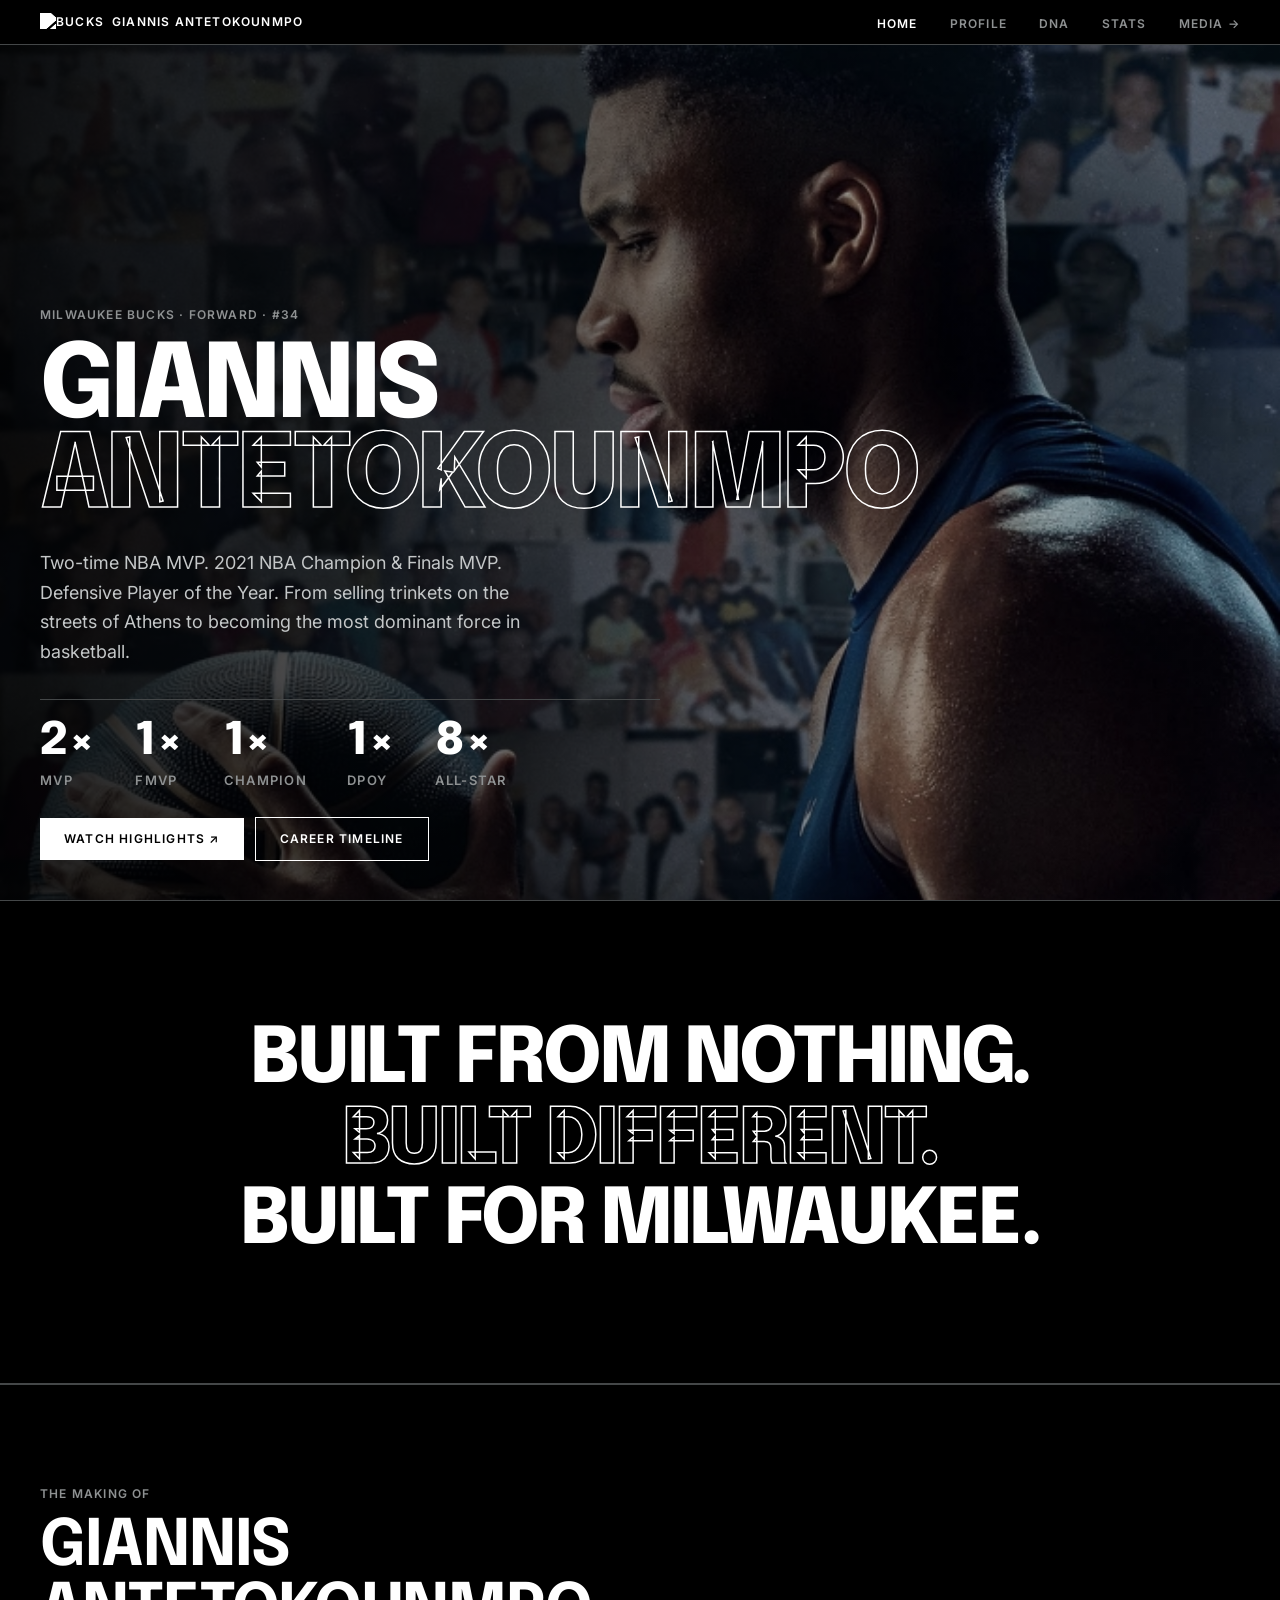
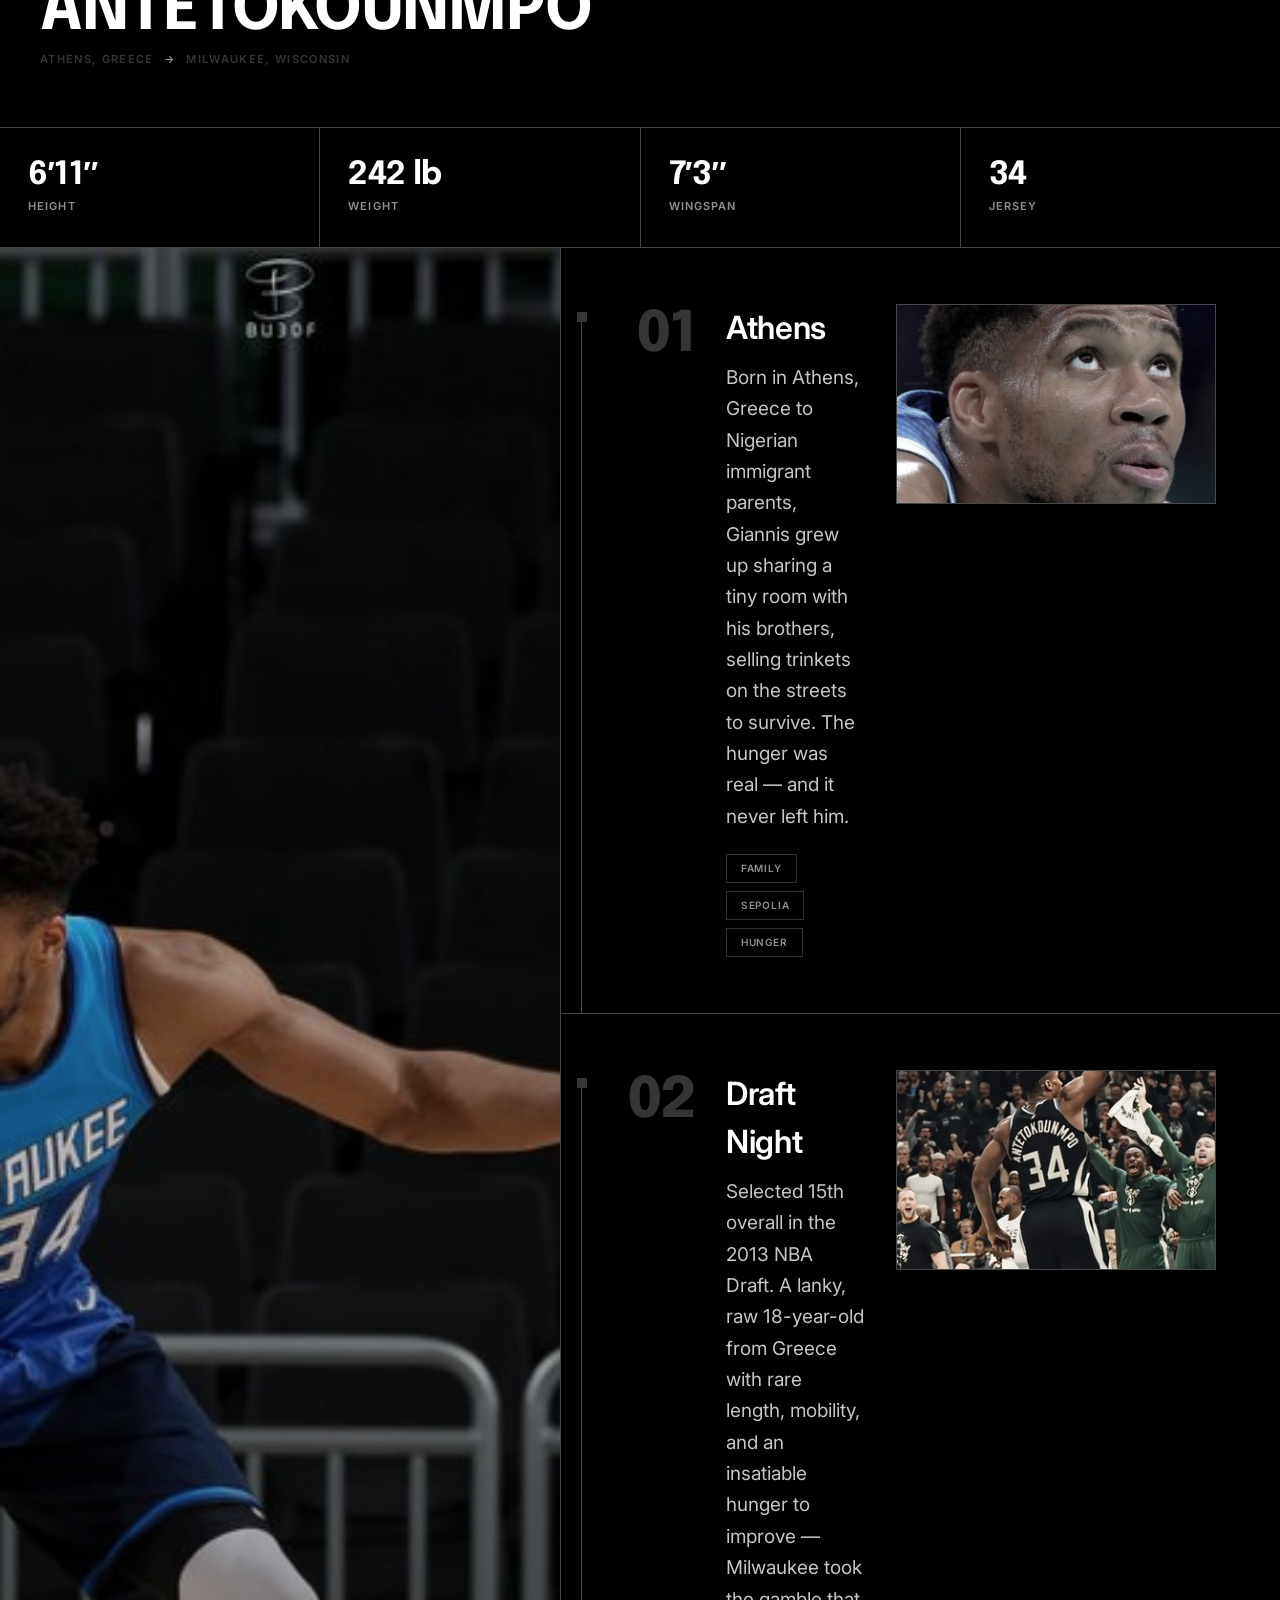
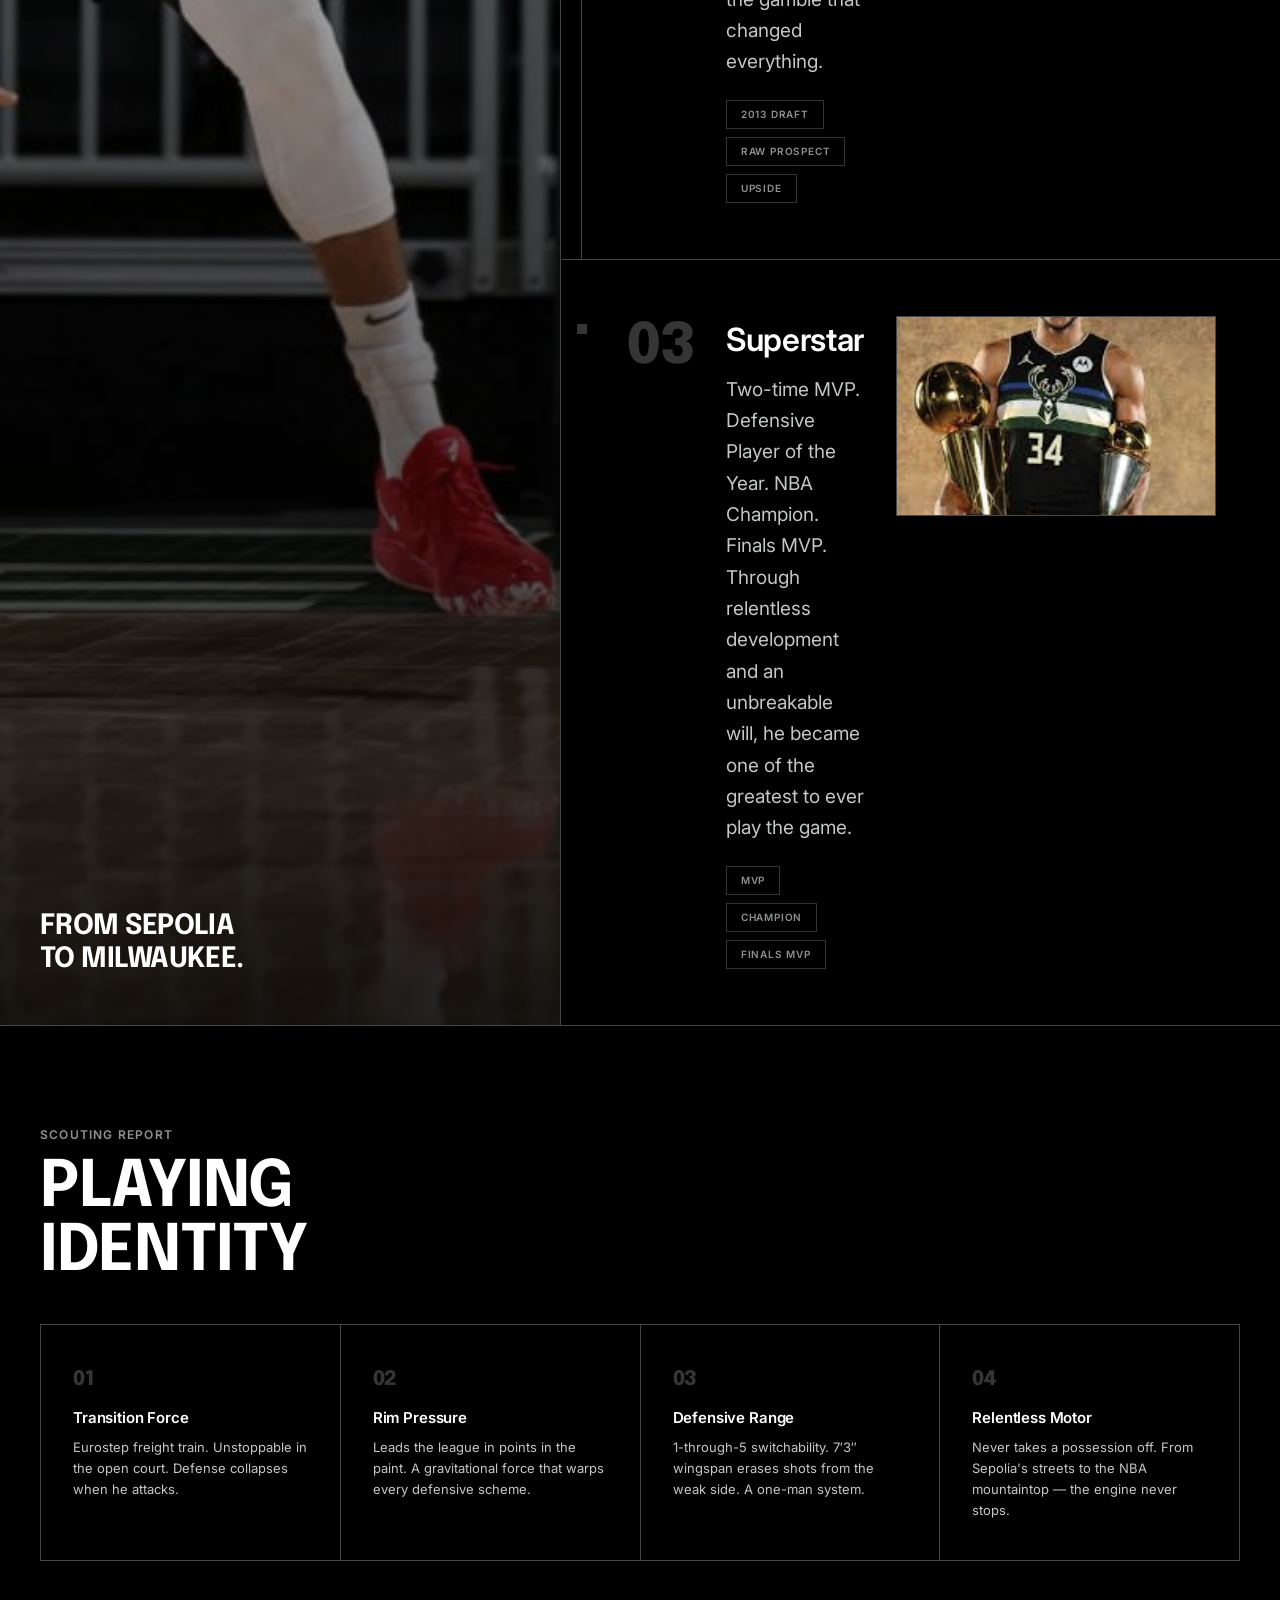
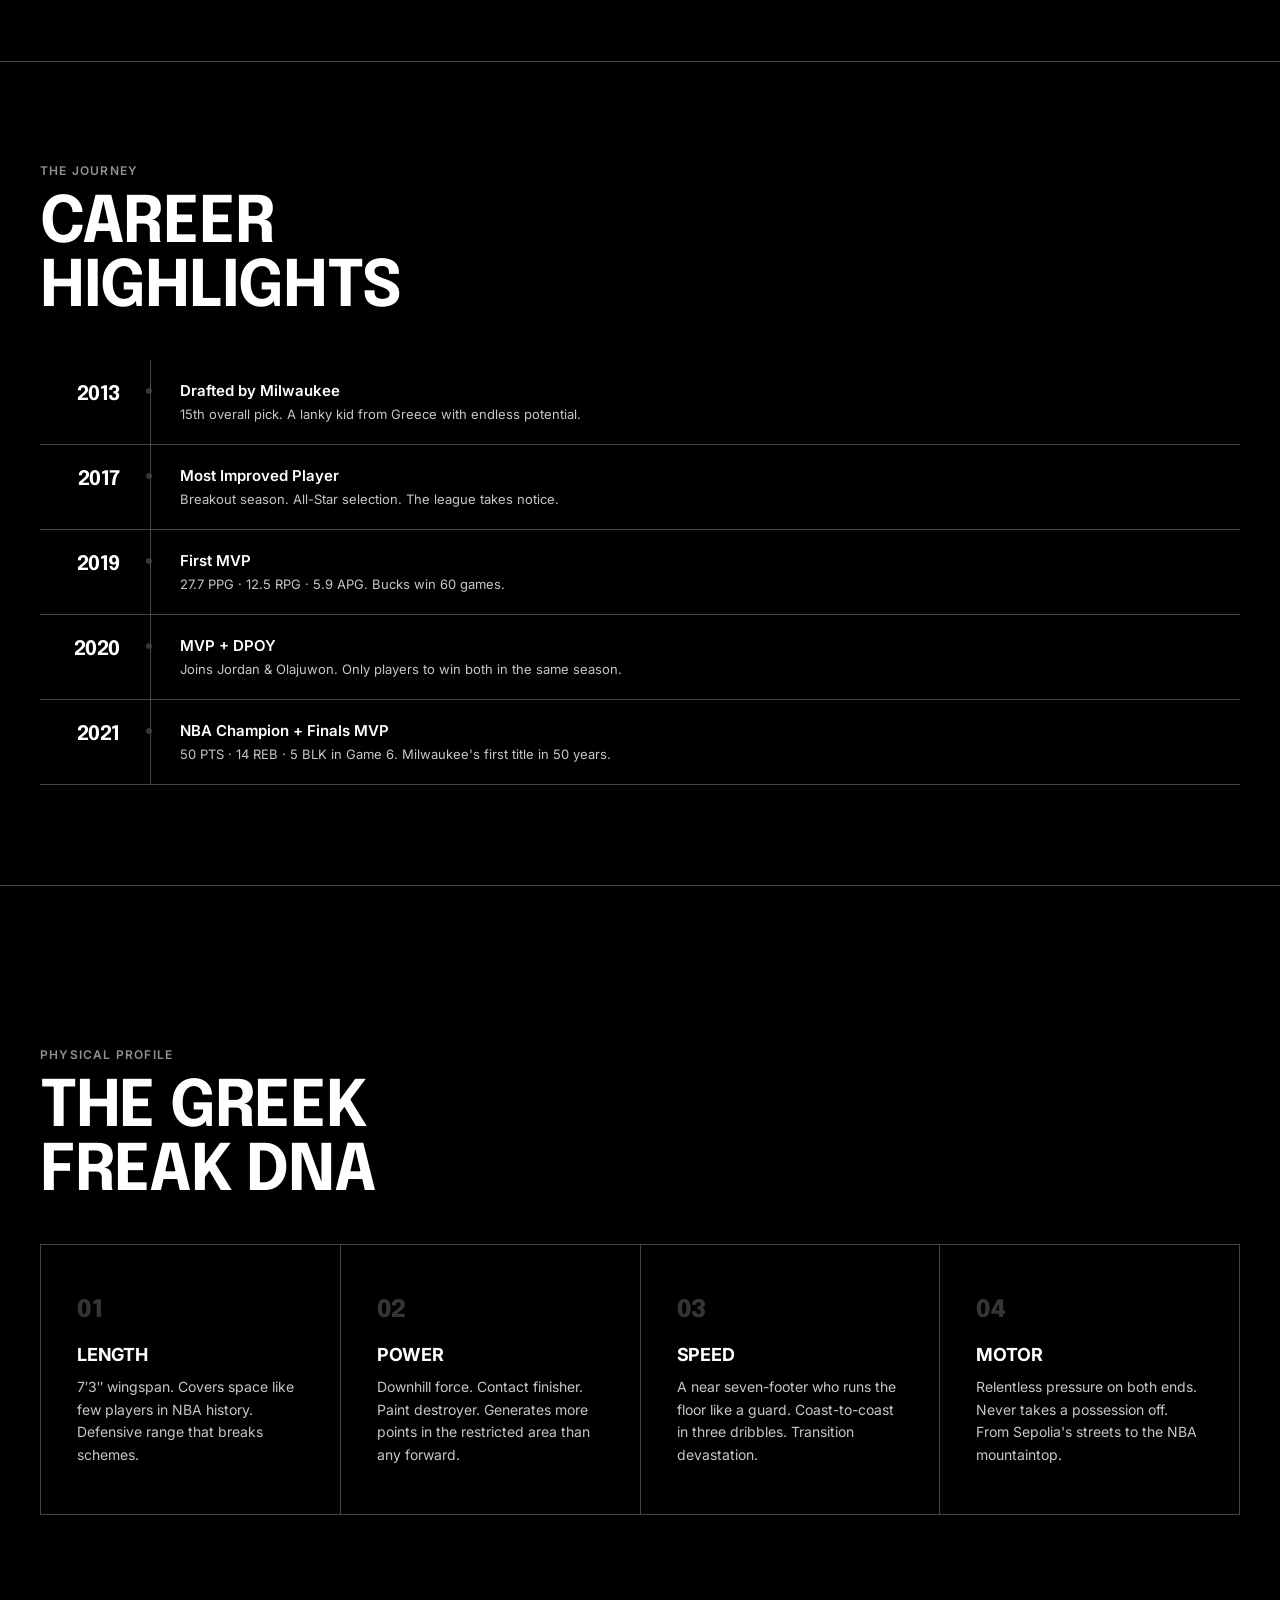
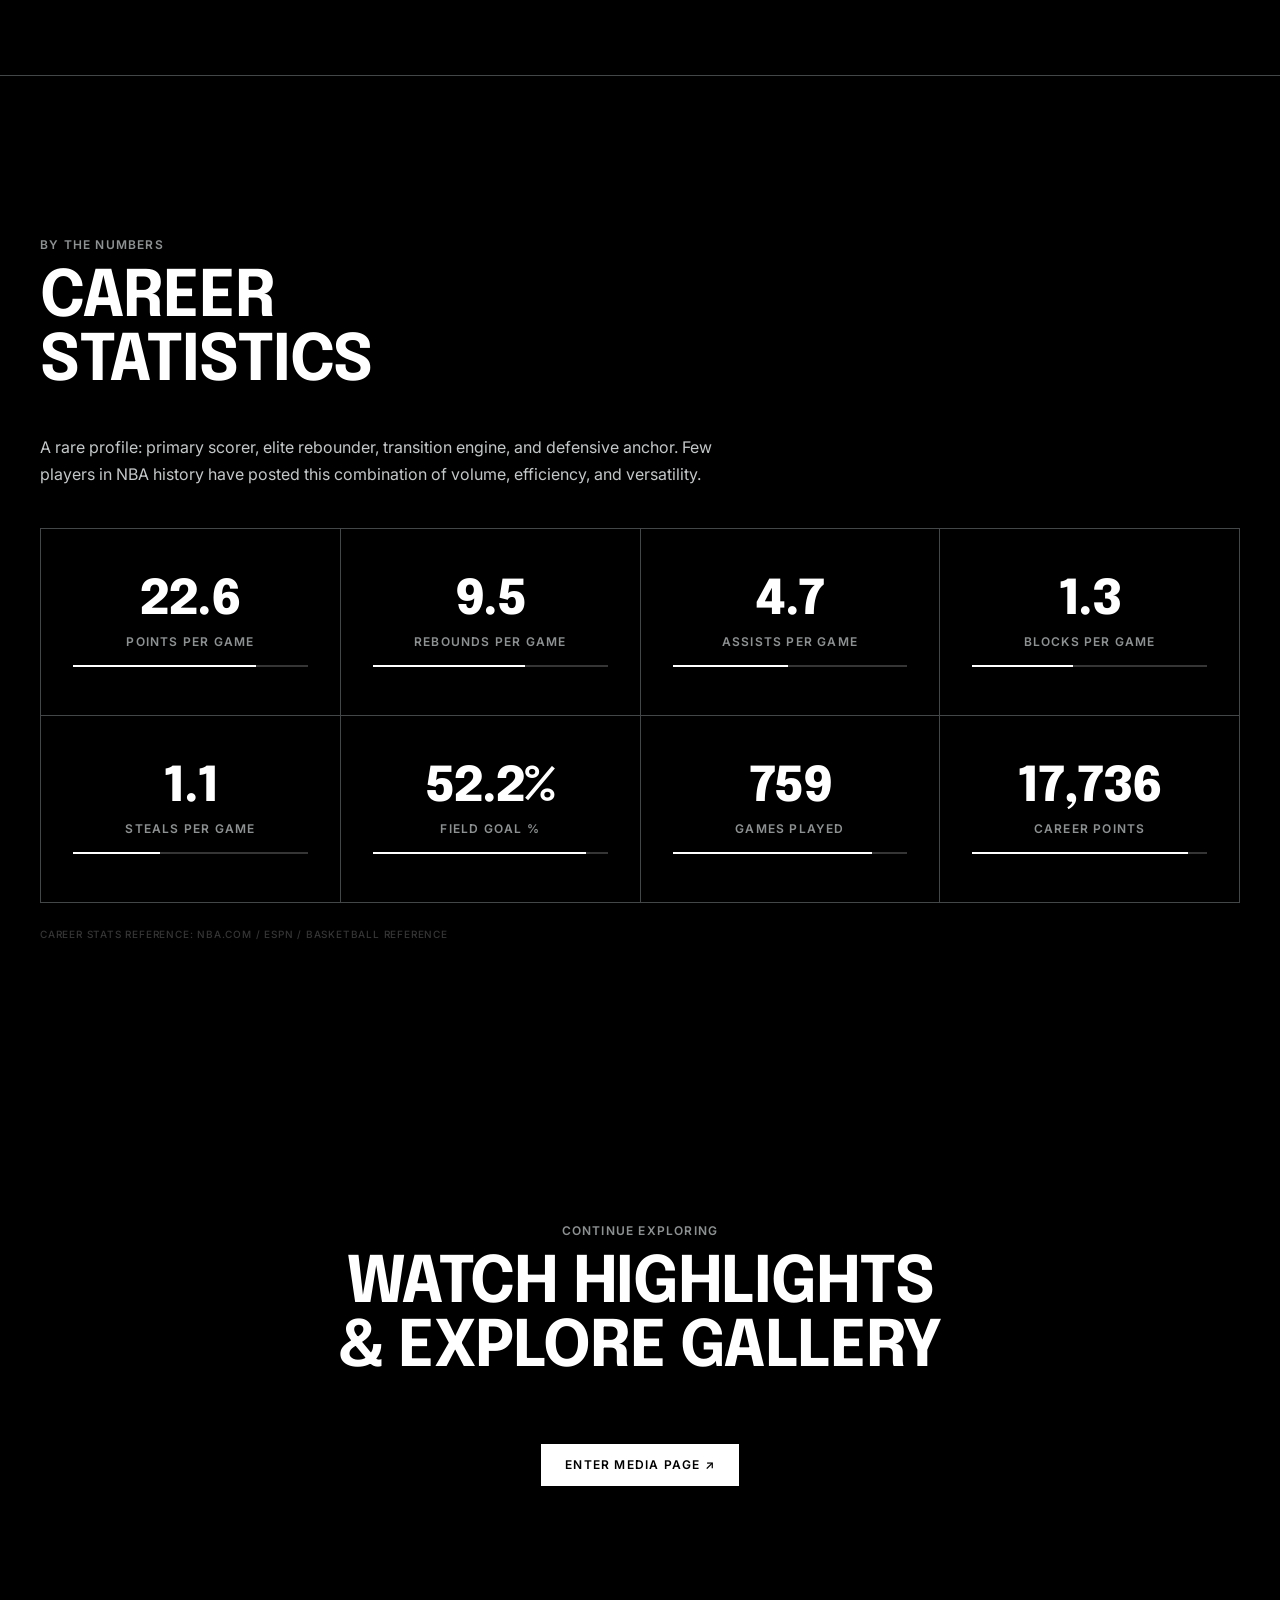
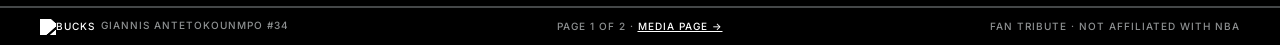
==== index.html @ 9aff7e74 "feat: Hero荣誉栏放大 + 新增FMVP - 数字字号: 1.75rem → clamp(2rem, 3.5vw, 3rem), 加粗800 - 标签字号: 11px → 13px - 新增F" ====
<!DOCTYPE html>
<html lang="en">
<head>
<meta charset="UTF-8">
<meta name="viewport" content="width=device-width, initial-scale=1.0">
<title>GIANNIS ANTETOKOUNMPO</title>
<link rel="preconnect" href="https://fonts.googleapis.com">
<link rel="preconnect" href="https://fonts.gstatic.com" crossorigin>
<link href="https://fonts.googleapis.com/css2?family=Epilogue:wght@400;500;600;700;800;900&family=Inter:wght@400;500;600;700&display=swap" rel="stylesheet">
<link rel="stylesheet" href="styles.css">
</head>
<body>

<!-- Navigation -->
<nav class="nav">
  <a href="#" class="nav-brand">
    <img src="https://cdn.nba.com/logos/nba/1610612749/primary/L/logo.svg" alt="Bucks" class="nav-logo-mark">
    Giannis Antetokounmpo
  </a>
  <ul class="nav-links">
    <li><a href="#hero">Home</a></li>
    <li><a href="#profile">Profile</a></li>
    <li><a href="#dna">DNA</a></li>
    <li><a href="#stats">Stats</a></li>
    <li><a href="media.html">Media →</a></li>
  </ul>
</nav>

<!-- Hero — fullscreen cinematic -->
<section class="hero" id="hero">
  <div class="hero-bg">
    <img src="assets/wallpapers/1725239083-79e882dc1b6f011-682x1024.jpg" alt="">
  </div>
  <div class="hero-mask"></div>
  <div class="hero-content">
    <div class="hero-text">
      <p class="hero-tag">Milwaukee Bucks · Forward · #34</p>
      <h1 class="hero-title">
        <span class="line">GIANNIS</span>
        <span class="line outline">ANTETOKOUNMPO</span>
      </h1>
      <p class="hero-sub">
        Two-time NBA MVP. 2021 NBA Champion & Finals MVP. Defensive Player of the Year.
        From selling trinkets on the streets of Athens to becoming the most dominant
        force in basketball.
      </p>
      <div class="hero-meta">
        <div class="hero-meta-item"><div class="num">2×</div><div class="lbl">MVP</div></div>
        <div class="hero-meta-item"><div class="num">1×</div><div class="lbl">FMVP</div></div>
        <div class="hero-meta-item"><div class="num">1×</div><div class="lbl">Champion</div></div>
        <div class="hero-meta-item"><div class="num">1×</div><div class="lbl">DPOY</div></div>
        <div class="hero-meta-item"><div class="num">8×</div><div class="lbl">All-Star</div></div>
      </div>
      <div style="margin-top:28px; display:flex; gap:12px;">
        <a href="media.html" class="btn btn-primary">Watch Highlights ↗</a>
        <a href="media.html#career" class="btn btn-ghost">Career Timeline</a>
      </div>
    </div>
  </div>
</section>

<!-- ═══════════════════════════════════════════════════════
     THEME STATEMENT
     ═══════════════════════════════════════════════════════ -->
<section class="theme-statement">
  <div class="theme-lines">
    <div class="theme-line reveal">BUILT FROM NOTHING.</div>
    <div class="theme-line reveal outline">BUILT DIFFERENT.</div>
    <div class="theme-line reveal">BUILT FOR MILWAUKEE.</div>
  </div>
</section>

<!-- ═══════════════════════════════════════════════════════
     PROFILE / THE MAKING OF GIANNIS
     ═══════════════════════════════════════════════════════ -->
<section class="figure-section" id="profile">

  <!-- Section Header -->
  <div class="container profile-header">
    <p class="section-label">The Making Of</p>
    <h2 class="section-title">GIANNIS<br>ANTETOKOUNMPO</h2>
    <p class="origin-route">ATHENS, GREECE <span class="route-arrow">→</span> MILWAUKEE, WISCONSIN</p>
  </div>

  <!-- Body Data Bar -->
  <div class="figure-data">
    <div class="figure-data-cell">
      <div class="val">6′11″</div>
      <div class="lbl">Height</div>
    </div>
    <div class="figure-data-cell">
      <div class="val">242 lb</div>
      <div class="lbl">Weight</div>
    </div>
    <div class="figure-data-cell">
      <div class="val">7′3″</div>
      <div class="lbl">Wingspan</div>
    </div>
    <div class="figure-data-cell">
      <div class="val">34</div>
      <div class="lbl">Jersey</div>
    </div>
  </div>

  <!-- Origin Story: Two-Column Layout -->
  <div class="origin-layout">
    <!-- Left: Large Image Card -->
    <div class="origin-image-card">
      <img src="assets/wallpapers/EqJAFzEXMAAeiYw.jpg" alt="Giannis Antetokounmpo" loading="lazy" decoding="async">
      <div class="origin-image-overlay">
        <p class="origin-quote">FROM SEPOLIA<br>TO MILWAUKEE.</p>
      </div>
    </div>

    <!-- Right: Story Cards with Timeline -->
    <div class="origin-chapters">
      <div class="story-card">
        <div class="story-timeline">
          <span class="story-dot"></span>
          <span class="story-line"></span>
        </div>
        <div class="story-body">
          <span class="story-num">01</span>
          <div class="story-content">
            <h4>Athens</h4>
            <p>Born in Athens, Greece to Nigerian immigrant parents, Giannis grew up sharing a tiny room with his brothers, selling trinkets on the streets to survive. The hunger was real — and it never left him.</p>
            <div class="story-tags">
              <span class="story-tag">FAMILY</span>
              <span class="story-tag">SEPOLIA</span>
              <span class="story-tag">HUNGER</span>
            </div>
          </div>
          <img src="assets/wallpapers/GTvF_AyWQAA7Ldj.jpg" alt="Athens" class="story-thumb" loading="lazy" decoding="async">
        </div>
      </div>
      <div class="story-card">
        <div class="story-timeline">
          <span class="story-dot"></span>
          <span class="story-line"></span>
        </div>
        <div class="story-body">
          <span class="story-num">02</span>
          <div class="story-content">
            <h4>Draft Night</h4>
            <p>Selected 15th overall in the 2013 NBA Draft. A lanky, raw 18-year-old from Greece with rare length, mobility, and an insatiable hunger to improve — Milwaukee took the gamble that changed everything.</p>
            <div class="story-tags">
              <span class="story-tag">2013 DRAFT</span>
              <span class="story-tag">RAW PROSPECT</span>
              <span class="story-tag">UPSIDE</span>
            </div>
          </div>
          <img src="assets/wallpapers/F6uUMKDXMAAzjI3.jpg" alt="Draft Night" class="story-thumb" loading="lazy" decoding="async">
        </div>
      </div>
      <div class="story-card">
        <div class="story-timeline">
          <span class="story-dot"></span>
        </div>
        <div class="story-body">
          <span class="story-num">03</span>
          <div class="story-content">
            <h4>Superstar</h4>
            <p>Two-time MVP. Defensive Player of the Year. NBA Champion. Finals MVP. Through relentless development and an unbreakable will, he became one of the greatest to ever play the game.</p>
            <div class="story-tags">
              <span class="story-tag">MVP</span>
              <span class="story-tag">CHAMPION</span>
              <span class="story-tag">FINALS MVP</span>
            </div>
          </div>
          <img src="assets/awards/trophy.jpg" alt="Superstar" class="story-thumb" loading="lazy" decoding="async">
        </div>
      </div>
    </div>
  </div>

  <!-- Playing Identity -->
  <div class="playing-identity">
    <div class="container">
      <p class="section-label">Scouting Report</p>
      <h2 class="section-title">PLAYING<br>IDENTITY</h2>
      <div class="identity-grid">
        <div class="identity-card">
          <span class="identity-num">01</span>
          <h4>Transition Force</h4>
          <p>Eurostep freight train. Unstoppable in the open court. Defense collapses when he attacks.</p>
        </div>
        <div class="identity-card">
          <span class="identity-num">02</span>
          <h4>Rim Pressure</h4>
          <p>Leads the league in points in the paint. A gravitational force that warps every defensive scheme.</p>
        </div>
        <div class="identity-card">
          <span class="identity-num">03</span>
          <h4>Defensive Range</h4>
          <p>1-through-5 switchability. 7′3″ wingspan erases shots from the weak side. A one-man system.</p>
        </div>
        <div class="identity-card">
          <span class="identity-num">04</span>
          <h4>Relentless Motor</h4>
          <p>Never takes a possession off. From Sepolia's streets to the NBA mountaintop — the engine never stops.</p>
        </div>
      </div>
    </div>
  </div>

  <!-- Mini Career Timeline -->
  <div class="mini-timeline">
    <div class="container">
      <p class="section-label">The Journey</p>
      <h2 class="section-title">CAREER<br>HIGHLIGHTS</h2>
      <div class="timeline-track">
        <div class="tl-item">
          <span class="tl-year">2013</span>
          <span class="tl-dot"></span>
          <div class="tl-content">
            <h4>Drafted by Milwaukee</h4>
            <p>15th overall pick. A lanky kid from Greece with endless potential.</p>
          </div>
        </div>
        <div class="tl-item">
          <span class="tl-year">2017</span>
          <span class="tl-dot"></span>
          <div class="tl-content">
            <h4>Most Improved Player</h4>
            <p>Breakout season. All-Star selection. The league takes notice.</p>
          </div>
        </div>
        <div class="tl-item">
          <span class="tl-year">2019</span>
          <span class="tl-dot"></span>
          <div class="tl-content">
            <h4>First MVP</h4>
            <p>27.7 PPG · 12.5 RPG · 5.9 APG. Bucks win 60 games.</p>
          </div>
        </div>
        <div class="tl-item">
          <span class="tl-year">2020</span>
          <span class="tl-dot"></span>
          <div class="tl-content">
            <h4>MVP + DPOY</h4>
            <p>Joins Jordan & Olajuwon. Only players to win both in the same season.</p>
          </div>
        </div>
        <div class="tl-item">
          <span class="tl-year">2021</span>
          <span class="tl-dot"></span>
          <div class="tl-content">
            <h4>NBA Champion + Finals MVP</h4>
            <p>50 PTS · 14 REB · 5 BLK in Game 6. Milwaukee's first title in 50 years.</p>
          </div>
        </div>
      </div>
    </div>
  </div>

</section>

<!-- ═══════════════════════════════════════════════════════
     GREEK FREAK DNA
     ═══════════════════════════════════════════════════════ -->
<section class="section dna-section" id="dna">
  <div class="container">
    <p class="section-label">Physical Profile</p>
    <h2 class="section-title">THE GREEK<br>FREAK DNA</h2>
    <div class="dna-grid reveal">
      <div class="dna-card">
        <span class="dna-num">01</span>
        <h4>LENGTH</h4>
        <p>7′3″ wingspan. Covers space like few players in NBA history. Defensive range that breaks schemes.</p>
      </div>
      <div class="dna-card">
        <span class="dna-num">02</span>
        <h4>POWER</h4>
        <p>Downhill force. Contact finisher. Paint destroyer. Generates more points in the restricted area than any forward.</p>
      </div>
      <div class="dna-card">
        <span class="dna-num">03</span>
        <h4>SPEED</h4>
        <p>A near seven-footer who runs the floor like a guard. Coast-to-coast in three dribbles. Transition devastation.</p>
      </div>
      <div class="dna-card">
        <span class="dna-num">04</span>
        <h4>MOTOR</h4>
        <p>Relentless pressure on both ends. Never takes a possession off. From Sepolia's streets to the NBA mountaintop.</p>
      </div>
    </div>
  </div>
</section>

<!-- Stats -->
<section class="section stats-section" id="stats">
  <div class="container">
    <p class="section-label">By The Numbers</p>
    <h2 class="section-title">CAREER<br>STATISTICS</h2>
    <p class="stats-intro">A rare profile: primary scorer, elite rebounder, transition engine, and defensive anchor. Few players in NBA history have posted this combination of volume, efficiency, and versatility.</p>
    <div class="stats-grid reveal">
      <div class="stat-cell"><div class="num" data-target="23.4">0</div><div class="lbl">Points Per Game</div><div class="bar"><span style="width:78%"></span></div></div>
      <div class="stat-cell"><div class="num" data-target="9.8">0</div><div class="lbl">Rebounds Per Game</div><div class="bar"><span style="width:65%"></span></div></div>
      <div class="stat-cell"><div class="num" data-target="4.9">0</div><div class="lbl">Assists Per Game</div><div class="bar"><span style="width:49%"></span></div></div>
      <div class="stat-cell"><div class="num" data-target="1.3">0</div><div class="lbl">Blocks Per Game</div><div class="bar"><span style="width:43%"></span></div></div>
      <div class="stat-cell"><div class="num" data-target="1.1">0</div><div class="lbl">Steals Per Game</div><div class="bar"><span style="width:37%"></span></div></div>
      <div class="stat-cell"><div class="num" data-target="54.5%">0</div><div class="lbl">Field Goal %</div><div class="bar"><span style="width:91%"></span></div></div>
      <div class="stat-cell"><div class="num" data-target="792">0</div><div class="lbl">Games Played</div><div class="bar"><span style="width:85%"></span></div></div>
      <div class="stat-cell"><div class="num" data-target="18502">0</div><div class="lbl">Career Points</div><div class="bar"><span style="width:92%"></span></div></div>
    </div>
    <p class="stats-source">Career stats reference: NBA.com / ESPN / Basketball Reference</p>
  </div>
</section>

<!-- Page Divider CTA -->
<section class="page-cta">
  <div class="container">
    <p class="section-label">Continue Exploring</p>
    <h2 class="section-title">WATCH HIGHLIGHTS<br>&amp; EXPLORE GALLERY</h2>
    <a href="media.html" class="btn btn-primary">Enter Media Page ↗</a>
  </div>
</section>

<!-- Footer -->
<footer class="footer">
  <span><img src="https://cdn.nba.com/logos/nba/1610612749/primary/L/logo.svg" alt="Bucks" class="footer-logo-mark"> Giannis Antetokounmpo #34</span>
  <span>Page 1 of 2 · <a href="media.html" style="color:var(--white);">Media Page →</a></span>
  <span>Fan Tribute · Not Affiliated with NBA</span>
</footer>

<script src="script.js" defer></script>
</body>
</html>
---- styles.css ----
/* ═══════════════════════════════════════════════════════
   Giannis Antetokounmpo Fansite — Monolith Aesthetic
   Design System: Stitch Monolith Aesthetic
   ═══════════════════════════════════════════════════════ */

:root {
  --black: #000000;
  --white: #FFFFFF;
  --gray-dark: #121212;
  --gray-mid: #353535;
  --gray-light: #8E9192;
  --gray-border: #444748;
  --surface: #131313;
  --surface-high: #1F1F1F;
  --text: #E2E2E2;
  --text-dim: #C4C7C8;
  --text-muted: #8E9192;
  --font-display: 'Epilogue', sans-serif;
  --font-body: 'Inter', sans-serif;
  --section-gap: 160px;
  --grid-margin: 40px;
  --element-gap: 20px;
  --nav-padding: 10px;
}

*, *::before, *::after { margin: 0; padding: 0; box-sizing: border-box; }
html { scroll-behavior: smooth; }
body {
  font-family: var(--font-body); background: var(--black); color: var(--text);
  line-height: 1.5; -webkit-font-smoothing: antialiased; -moz-osx-font-smoothing: grayscale;
  overflow-x: hidden;
}

/* ── Navigation ── */
.nav {
  position: fixed; top: 0; left: 0; right: 0; z-index: 100;
  padding: var(--nav-padding) var(--grid-margin);
  background: var(--black); border-bottom: 1px solid var(--gray-border);
  display: flex; align-items: center; justify-content: space-between;
}
.nav-brand {
  font-family: var(--font-body); font-size: 12px; font-weight: 600;
  letter-spacing: 0.1em; text-transform: uppercase; color: var(--white);
  text-decoration: none; display: flex; align-items: center; gap: 8px;
}
.nav-logo-mark { height: 18px; width: auto; filter: brightness(0) invert(1); }
.nav-links { display: flex; gap: 32px; list-style: none; }
.nav-links a {
  font-family: var(--font-body); font-size: 12px; font-weight: 600;
  letter-spacing: 0.1em; text-transform: uppercase; color: var(--gray-light);
  text-decoration: none; transition: color 0.2s;
}
.nav-links a:hover { color: var(--white); }
@media (max-width: 768px) { .nav-links { display: none; } .nav { padding: var(--nav-padding) 20px; } }

/* ── Container ── */
.container { max-width: 1800px; margin: 0 auto; padding: 0 var(--grid-margin); }
@media (max-width: 768px) { .container { padding: 0 20px; } }

/* ── Hero ── */
.hero {
  position: relative; width: 100%; min-height: 100vh;
  overflow: hidden; border-bottom: 1px solid var(--gray-border);
}
.hero-bg { position: absolute; inset: 0; z-index: 0; }
.hero-bg img {
  width: 100%; height: 100%; object-fit: cover; object-position: center 30%;
  display: block; filter: grayscale(25%);
}
.hero-mask {
  position: absolute; inset: 0; z-index: 1;
  background: linear-gradient(to right, rgba(0,0,0,0.88) 0%, rgba(0,0,0,0.55) 45%, rgba(0,0,0,0.12) 100%);
  pointer-events: none;
}
.hero-content {
  position: relative; z-index: 2;
  display: flex; align-items: flex-end;
  max-width: 1800px; margin: 0 auto;
  min-height: 100vh; padding: 100px var(--grid-margin) 40px;
}
@media (max-width: 768px) {
  .hero-content { padding: 100px 20px 40px; }
  .hero-mask { background: linear-gradient(to right, rgba(0,0,0,0.9) 0%, rgba(0,0,0,0.6) 60%, rgba(0,0,0,0.2) 100%); }
}
.hero-text { max-width: 620px; }
.hero-tag {
  font-family: var(--font-body); font-size: 12px; font-weight: 600;
  letter-spacing: 0.1em; text-transform: uppercase; color: var(--gray-light);
  margin-bottom: var(--element-gap);
}
.hero-title {
  font-family: var(--font-display); font-size: clamp(3.5rem, 8vw, 8rem); font-weight: 800;
  line-height: 0.88; letter-spacing: -0.04em; color: var(--white);
  margin-bottom: var(--element-gap);
}
.hero-title .line { display: block; }
.hero-title .line.outline {
  color: transparent; -webkit-text-stroke: 1.5px var(--white);
  -webkit-text-fill-color: transparent;
}
.hero-sub {
  font-family: var(--font-body); font-size: 18px; font-weight: 400; line-height: 1.65;
  color: var(--text-dim); max-width: 500px; margin-top: 24px;
}
.hero-meta {
  display: flex; gap: 40px; margin-top: 32px; flex-wrap: wrap;
  padding-top: var(--element-gap); border-top: 1px solid var(--gray-border);
}
.hero-meta-item .num {
  font-family: var(--font-display); font-size: clamp(2rem, 3.5vw, 3rem); font-weight: 800;
  letter-spacing: -0.03em; color: var(--white); line-height: 1;
}
.hero-meta-item .lbl {
  font-family: var(--font-body); font-size: 13px; font-weight: 600;
  letter-spacing: 0.1em; text-transform: uppercase; color: var(--gray-light); margin-top: 6px;
}

/* ── Section ── */
.section { padding: var(--section-gap) 0; }
.section-label {
  font-family: var(--font-body); font-size: 12px; font-weight: 600;
  letter-spacing: 0.1em; text-transform: uppercase; color: var(--gray-light);
  margin-bottom: 12px;
}
.section-title {
  font-family: var(--font-display); font-size: clamp(2.5rem, 5vw, 4rem); font-weight: 700;
  letter-spacing: -0.02em; line-height: 1.0; color: var(--white);
  margin-bottom: 40px;
}

/* ── Project Row List (Career Timeline) ── */
.project-list { border-top: 1px solid var(--gray-border); }
.project-row {
  display: grid; grid-template-columns: 2fr 1fr 1fr 0.5fr; gap: 16px;
  padding: 16px 0; border-bottom: 1px solid var(--gray-border);
  align-items: center; cursor: pointer; transition: all 0.2s;
}
.project-row:hover { background: var(--surface); }
.project-row .name {
  font-family: var(--font-body); font-size: 18px; font-weight: 400; color: var(--text-dim);
  transition: color 0.2s;
}
.project-row:hover .name { color: var(--white); }
.project-row .meta {
  font-family: var(--font-body); font-size: 14px; font-weight: 400; color: var(--gray-light);
}
.project-row .year {
  font-family: var(--font-body); font-size: 14px; font-weight: 400; color: var(--gray-light);
  text-align: right;
}
.col-header {
  display: grid; grid-template-columns: 2fr 1fr 1fr 0.5fr; gap: 16px;
  padding: 12px 0; border-bottom: 1px solid var(--gray-border);
}
.col-header span {
  font-family: var(--font-body); font-size: 12px; font-weight: 600;
  letter-spacing: 0.1em; text-transform: uppercase; color: var(--gray-light);
}
.col-header span:last-child { text-align: right; }
@media (max-width: 768px) {
  .project-row, .col-header { grid-template-columns: 1fr 1fr; }
  .project-row .meta:nth-child(3) { display: none; }
}

/* ═══════════════════════════════════════════════════════
   PROFILE / THE MAKING OF GIANNIS
   ═══════════════════════════════════════════════════════ */
.figure-section { padding: 0; border-top: 1px solid var(--gray-border); }

/* Profile Header */
.profile-header { padding-top: 100px; padding-bottom: 60px; }
@media (max-width: 768px) { .profile-header { padding-top: 60px; padding-bottom: 40px; } }

/* ── Body Data Bar ── */
.figure-data {
  display: grid; grid-template-columns: repeat(4, 1fr); gap: 1px;
  background: var(--gray-border); border-top: 1px solid var(--gray-border);
  border-bottom: 1px solid var(--gray-border);
}
@media (max-width: 768px) { .figure-data { grid-template-columns: repeat(2, 1fr); } }
.figure-data-cell {
  background: var(--black); padding: 32px 28px;
  transition: background 0.25s, border-color 0.25s;
  position: relative;
}
.figure-data-cell::after {
  content: ''; position: absolute; bottom: 0; left: 0; right: 0; height: 1px;
  background: var(--gray-border); opacity: 0; transition: opacity 0.3s;
}
.figure-data-cell:hover { background: var(--surface); }
.figure-data-cell:hover::after { opacity: 1; }
.figure-data-cell .val {
  font-family: var(--font-display); font-size: 2rem; font-weight: 700;
  letter-spacing: -0.02em; color: var(--white); line-height: 1;
  transition: transform 0.2s;
}
.figure-data-cell:hover .val { transform: scale(1.05); }
.figure-data-cell .lbl {
  font-family: var(--font-body); font-size: 11px; font-weight: 600;
  letter-spacing: 0.1em; text-transform: uppercase; color: var(--gray-light); margin-top: 6px;
}

/* ── Origin Story: Two-Column Layout ── */
.origin-layout {
  display: grid; grid-template-columns: 1fr 1fr; gap: 1px;
  background: var(--gray-border); border-bottom: 1px solid var(--gray-border);
  position: relative; overflow: hidden;
}
/* Watermark */
.origin-layout::before {
  content: 'GREEK FREAK';
  position: absolute; inset: 0; z-index: 0;
  display: flex; align-items: center; justify-content: center;
  font-family: var(--font-display); font-size: clamp(6rem, 12vw, 14rem);
  font-weight: 900; letter-spacing: -0.04em;
  color: var(--white); opacity: 0.04; pointer-events: none;
  white-space: nowrap; user-select: none;
}
@media (max-width: 1024px) { .origin-layout { grid-template-columns: 45fr 55fr; } }
@media (max-width: 768px) { .origin-layout { grid-template-columns: 1fr; } }

/* Left: Image Card */
.origin-image-card {
  position: relative; overflow: hidden; background: var(--black);
  min-height: 500px; z-index: 1;
}
@media (max-width: 768px) { .origin-image-card { min-height: 420px; max-height: 420px; } }
.origin-image-card img {
  width: 100%; height: 100%; object-fit: cover; object-position: center 20%;
  display: block; filter: grayscale(25%); transition: filter 0.5s ease, transform 0.6s ease;
}
.origin-image-card:hover img { filter: grayscale(0%); transform: scale(1.03); }
.origin-image-overlay {
  position: absolute; inset: 0;
  display: flex; flex-direction: column; justify-content: flex-end;
  padding: 48px 40px;
  background: linear-gradient(to top, rgba(0,0,0,0.85) 0%, rgba(0,0,0,0.25) 50%, transparent 100%);
}
@media (max-width: 768px) { .origin-image-overlay { padding: 32px 24px; } }
.origin-quote {
  font-family: var(--font-display); font-size: clamp(1.25rem, 2.5vw, 1.75rem); font-weight: 700;
  letter-spacing: -0.02em; color: var(--white); line-height: 1.2; max-width: 480px;
}
.origin-tags {
  display: flex; align-items: center; gap: 6px; margin-top: 16px;
}
.origin-tags span {
  font-family: var(--font-body); font-size: 10px; font-weight: 600;
  letter-spacing: 0.12em; text-transform: uppercase; color: var(--gray-light);
}
.origin-tags .dot { color: var(--gray-border); font-size: 8px; }

/* ── Origin Route Text ── */
.origin-route {
  font-family: var(--font-body); font-size: 11px; font-weight: 600;
  letter-spacing: 0.12em; text-transform: uppercase; color: var(--gray-mid);
  margin-top: -32px; margin-bottom: 0;
}
.route-arrow { color: var(--gray-light); margin: 0 6px; }

/* Right: Story Cards */
.origin-chapters {
  display: flex; flex-direction: column; position: relative; z-index: 1;
}
.story-card {
  display: flex; gap: 0; background: var(--black);
  border-bottom: 1px solid var(--gray-border);
  border-left: 1px solid transparent;
  transition: background 0.25s, border-color 0.3s; position: relative;
}
.story-card:last-child { border-bottom: none; }
.story-card:hover { background: var(--surface); border-left-color: var(--gray-border); }

/* Timeline */
.story-timeline {
  width: 40px; flex-shrink: 0; position: relative;
  display: flex; flex-direction: column; align-items: center;
  padding-top: 64px;
}
.story-dot {
  width: 10px; height: 10px; flex-shrink: 0;
  background: var(--gray-mid); transition: background 0.25s;
  z-index: 1;
}
.story-card:hover .story-dot { background: #00471B; }
.story-line {
  flex: 1; width: 1px; background: var(--gray-border);
  margin-top: 0; transition: background 0.25s;
}
.story-card:last-child .story-line { display: none; }
.story-card:hover .story-line { background: var(--gray-mid); }

/* Story Body — desktop: 编号80 / 文字1fr / 图片320 */
.story-body {
  flex: 1; display: grid; grid-template-columns: 80px 1fr 320px;
  gap: 32px; padding: 56px 64px 56px 12px; align-items: start;
}
@media (max-width: 1100px) {
  .story-body { gap: 24px; padding: 48px 40px 48px 8px; }
}
@media (max-width: 900px) {
  .story-body { grid-template-columns: 50px 1fr; gap: 20px; padding: 28px 20px 28px 4px; }
  .story-thumb { width: 100%; height: 220px; grid-column: 1 / -1; }
}
@media (max-width: 640px) {
  .story-body { grid-template-columns: 36px 1fr; gap: 14px; padding: 28px 20px 28px 4px; }
  .story-thumb { height: 200px; }
}

.story-num {
  font-family: var(--font-display); font-size: 3.5rem; font-weight: 800;
  letter-spacing: -0.03em; color: var(--gray-mid); line-height: 1;
  transition: color 0.25s; text-align: right; align-self: start;
  padding-top: 4px;
}
.story-card:hover .story-num { color: var(--white); }

.story-content h4 {
  font-family: var(--font-body); font-size: clamp(1.625rem, 3vw, 2rem); font-weight: 600;
  color: var(--white); margin-bottom: 10px; letter-spacing: -0.01em;
}
.story-content p {
  font-family: var(--font-body); font-size: clamp(1.0625rem, 1.5vw, 1.1875rem); line-height: 1.65;
  color: var(--text-dim); max-width: 620px;
}

/* Story Tags */
.story-tags { display: flex; flex-wrap: wrap; gap: 8px; margin-top: 22px; }
.story-tag {
  font-family: var(--font-body); font-size: 10px; font-weight: 600;
  letter-spacing: 0.08em; text-transform: uppercase;
  color: var(--gray-light); border: 1px solid rgba(255,255,255,0.2);
  padding: 6px 14px; transition: all 0.2s;
}
.story-card:hover .story-tag {
  border-color: rgba(255,255,255,0.4); color: var(--text-dim);
}

/* Story Thumbnail */
.story-thumb {
  width: 320px; height: 200px; object-fit: cover; display: block;
  filter: grayscale(30%); transition: filter 0.4s ease, transform 0.4s ease;
  border: 1px solid var(--gray-border);
}
.story-card:hover .story-thumb {
  filter: grayscale(0%); transform: scale(1.05);
}

/* ── Playing Identity ── */
.playing-identity {
  padding: 100px 0; border-bottom: 1px solid var(--gray-border);
}
@media (max-width: 768px) { .playing-identity { padding: 60px 0; } }
.identity-grid {
  display: grid; grid-template-columns: repeat(4, 1fr); gap: 1px;
  background: var(--gray-border); border: 1px solid var(--gray-border);
}
@media (max-width: 1024px) { .identity-grid { grid-template-columns: repeat(2, 1fr); } }
@media (max-width: 640px) { .identity-grid { grid-template-columns: 1fr; } }
.identity-card {
  background: var(--black); padding: 40px 32px;
  transition: background 0.25s;
}
.identity-card:hover { background: var(--surface); }
@media (max-width: 768px) { .identity-card { padding: 28px 24px; } }
.identity-num {
  font-family: var(--font-display); font-size: 1.25rem; font-weight: 800;
  letter-spacing: -0.02em; color: var(--gray-mid); display: block; margin-bottom: 12px;
}
.identity-card h4 {
  font-family: var(--font-body); font-size: 15px; font-weight: 600;
  color: var(--white); margin-bottom: 8px; letter-spacing: -0.01em;
}
.identity-card p {
  font-family: var(--font-body); font-size: 13px; line-height: 1.6;
  color: var(--text-dim); max-width: 300px;
}

/* ── Mini Career Timeline ── */
.mini-timeline { padding: 100px 0; }
@media (max-width: 768px) { .mini-timeline { padding: 60px 0; } }
.timeline-track {
  position: relative; padding-left: 0;
}
.timeline-track::before {
  content: ''; position: absolute; top: 0; bottom: 0; left: 110px;
  width: 1px; background: var(--gray-border);
}
@media (max-width: 768px) {
  .timeline-track::before { left: 81px; }
}
.tl-item {
  display: grid; grid-template-columns: 80px 12px 1fr; gap: 24px;
  padding: 20px 0; border-bottom: 1px solid var(--gray-border);
  align-items: start; transition: background 0.2s;
}
.tl-item:hover { background: var(--surface); }
@media (max-width: 768px) {
  .tl-item { grid-template-columns: 60px 10px 1fr; gap: 16px; padding: 16px 0; }
}
.tl-year {
  font-family: var(--font-display); font-size: 1.25rem; font-weight: 700;
  letter-spacing: -0.02em; color: var(--white); text-align: right;
}
.tl-dot {
  width: 10px; height: 10px; border-radius: 50%;
  background: var(--gray-mid); border: 2px solid var(--black);
  margin-top: 6px; transition: background 0.25s;
  flex-shrink: 0;
}
.tl-item:hover .tl-dot { background: var(--white); }
.tl-content h4 {
  font-family: var(--font-body); font-size: 15px; font-weight: 600;
  color: var(--white); margin-bottom: 2px;
}
.tl-content p {
  font-family: var(--font-body); font-size: 13px; color: var(--text-dim); line-height: 1.5;
}

/* ── Stats Grid ── */
.stats-grid { display: grid; grid-template-columns: repeat(4, 1fr); gap: 1px; background: var(--gray-border); border: 1px solid var(--gray-border); }
@media (max-width: 1024px) { .stats-grid { grid-template-columns: repeat(2, 1fr); } }
.stat-cell {
  background: var(--black); padding: 48px 32px; text-align: center;
  transition: background 0.2s;
}
.stat-cell:hover { background: var(--surface); }
.stat-cell .num {
  font-family: var(--font-display); font-size: 3rem; font-weight: 800;
  letter-spacing: -0.03em; color: var(--white); line-height: 1;
}
.stat-cell .lbl {
  font-family: var(--font-body); font-size: 12px; font-weight: 600;
  letter-spacing: 0.1em; text-transform: uppercase; color: var(--gray-light); margin-top: 8px;
}

/* ── Video Cards (YouTube external links) ── */
.video-grid { display: grid; grid-template-columns: repeat(3, 1fr); gap: 1px; background: var(--gray-border); border: 1px solid var(--gray-border); }
@media (max-width: 1024px) { .video-grid { grid-template-columns: repeat(2, 1fr); } }
@media (max-width: 640px) { .video-grid { grid-template-columns: 1fr; } }
.video-cell {
  background: var(--black); overflow: hidden; cursor: pointer;
  transition: background 0.2s; text-decoration: none; display: block;
}
.video-cell:hover { background: var(--surface); }
.video-cell .thumb-wrap {
  position: relative; aspect-ratio: 16 / 9; overflow: hidden; background: var(--gray-dark);
}
.video-cell .thumb-wrap img {
  width: 100%; height: 100%; object-fit: cover; display: block;
  filter: grayscale(20%); transition: transform 0.5s ease, filter 0.4s ease;
}
.video-cell:hover .thumb-wrap img { transform: scale(1.05); filter: grayscale(0%); }
.video-cell .play-btn {
  position: absolute; inset: 0; display: flex; align-items: center; justify-content: center;
  background: rgba(0,0,0,0.3); transition: background 0.2s;
}
.video-cell:hover .play-btn { background: rgba(0,0,0,0.1); }
.video-cell .play-btn::after {
  content: ''; width: 56px; height: 56px; border-radius: 50%;
  border: 1px solid var(--white); background: rgba(0,0,0,0.5);
  transition: all 0.2s;
  /* play triangle via background SVG */
  background-image: url("data:image/svg+xml,%3Csvg xmlns='http://www.w3.org/2000/svg' viewBox='0 0 24 24' fill='white'%3E%3Cpath d='M8 5v14l11-7z'/%3E%3C/svg%3E");
  background-repeat: no-repeat; background-position: 55% 50%; background-size: 24px;
}
.video-cell:hover .play-btn::after { background-color: var(--white); background-image: url("data:image/svg+xml,%3Csvg xmlns='http://www.w3.org/2000/svg' viewBox='0 0 24 24' fill='black'%3E%3Cpath d='M8 5v14l11-7z'/%3E%3C/svg%3E"); }
.video-cell .info { padding: 20px; }
.video-cell .info h3 {
  font-family: var(--font-body); font-size: 16px; font-weight: 600; color: var(--white);
  margin-bottom: 4px;
}
.video-cell .info p {
  font-family: var(--font-body); font-size: 14px; color: var(--gray-light);
}
.video-cell .info .platform {
  display: inline-block; margin-top: 8px; font-size: 10px; font-weight: 600;
  letter-spacing: 0.1em; text-transform: uppercase;
  color: var(--text-muted); border: 1px solid var(--gray-border); padding: 3px 8px;
}

/* ── Gallery / Wallpaper Grid (CSS Columns Masonry) ── */
.gallery-section { border-top: 1px solid var(--gray-border); }
.gallery-grid {
  columns: 4 280px;
  column-gap: 0;
  background: var(--black);
}
@media (max-width: 1024px) { .gallery-grid { columns: 3 240px; } }
@media (max-width: 768px)  { .gallery-grid { columns: 2 180px; } }
@media (max-width: 480px)  { .gallery-grid { columns: 1; } }
.gallery-card {
  break-inside: avoid; margin: 0;
  position: relative; overflow: hidden; cursor: pointer;
  background: var(--black);
}
.gallery-card img {
  width: 100%; height: auto; display: block;
  filter: grayscale(30%); transition: transform 0.5s ease, filter 0.4s ease;
}
.gallery-card:hover img { transform: scale(1.05); filter: grayscale(0%); }
.gallery-card .gallery-overlay {
  position: absolute; inset: 0;
  background: linear-gradient(to top, rgba(0,0,0,0.75) 0%, transparent 50%);
  opacity: 0; transition: opacity 0.3s ease;
  display: flex; flex-direction: column; justify-content: flex-end;
  padding: 20px;
}
.gallery-card:hover .gallery-overlay { opacity: 1; }
.gallery-card .gallery-overlay h3 {
  font-family: var(--font-body); font-size: 14px; font-weight: 600;
  color: var(--white); margin-bottom: 2px;
}
.gallery-card .gallery-overlay span {
  font-family: var(--font-body); font-size: 11px; font-weight: 500;
  letter-spacing: 0.05em; text-transform: uppercase; color: var(--gray-light);
}
.gallery-card .gallery-overlay .view-hd {
  margin-top: 8px; font-size: 10px; font-weight: 600;
  letter-spacing: 0.1em; text-transform: uppercase;
  color: var(--white); border: 1px solid rgba(255,255,255,0.4);
  padding: 4px 10px; display: inline-block;
  transition: all 0.2s; text-decoration: none;
}
.gallery-card .gallery-overlay .view-hd:hover { background: var(--white); color: var(--black); }
.gallery-actions { display: flex; gap: 8px; margin-top: 10px; }

/* Object-position no longer applies in masonry, but keep for any inline use */
.gallery-card.pos-top img    { object-position: center 15%; }
.gallery-card.pos-face img   { object-position: center 25%; }

/* ── Image Fallback ── */
.img-fallback {
  display: flex; flex-direction: column; align-items: center; justify-content: center;
  background: var(--surface); color: var(--text-muted); min-height: 200px;
  font-family: var(--font-body); font-size: 12px; text-align: center;
}
.img-fallback::before { content: '📷'; display: block; font-size: 2rem; margin-bottom: 8px; }

/* ── CTA Button ── */
.btn {
  display: inline-flex; align-items: center; gap: 8px;
  padding: 12px 24px; font-family: var(--font-body); font-size: 12px; font-weight: 600;
  letter-spacing: 0.1em; text-transform: uppercase; text-decoration: none;
  transition: all 0.2s; cursor: pointer; border: none;
}
.btn-primary {
  background: var(--white); color: var(--black);
}
.btn-primary:hover { background: var(--black); color: var(--white); outline: 1px solid var(--white); }
.btn-ghost {
  background: transparent; color: var(--white); outline: 1px solid var(--white);
}
.btn-ghost:hover { background: var(--white); color: var(--black); }

/* ── Page CTA ── */
.page-cta {
  padding: 120px 0; text-align: center;
  border-bottom: 1px solid var(--gray-border);
}
.page-cta .btn { margin-top: 24px; }

/* ── Footer ── */
.footer {
  padding: var(--nav-padding) var(--grid-margin); border-top: 1px solid var(--gray-border);
  display: flex; justify-content: space-between; align-items: center; gap: 12px;
  font-family: var(--font-body); font-size: 10px; font-weight: 500;
  letter-spacing: 0.1em; text-transform: uppercase; color: var(--gray-light);
  flex-wrap: wrap;
}
@media (max-width: 768px) { .footer { padding: var(--nav-padding) 20px; flex-direction: column; text-align: center; } }
.footer-logo-mark { height: 14px; width: auto; filter: brightness(0) invert(1); vertical-align: middle; margin-right: 2px; }

/* ── Animations (see bottom for reveal) ── */

/* ── Performance ── */
.gallery-section { content-visibility: auto; contain-intrinsic-size: 800px; }
#highlights { content-visibility: auto; contain-intrinsic-size: 800px; }
.video-cell .thumb-wrap img { will-change: transform; }

/* ═══════════════════════════════════════════════════════
   THEME STATEMENT
   ═══════════════════════════════════════════════════════ */
.theme-statement {
  padding: 120px var(--grid-margin);
  background: var(--black);
  border-bottom: 1px solid var(--gray-border);
  text-align: center;
}
@media (max-width: 768px) { .theme-statement { padding: 80px 20px; } }
.theme-lines {
  max-width: 1200px; margin: 0 auto;
}
.theme-line {
  font-family: var(--font-display);
  font-size: clamp(2.5rem, 6vw, 5.5rem);
  font-weight: 800; letter-spacing: -0.04em;
  color: var(--white); line-height: 1.05;
}
.theme-line.outline {
  color: transparent; -webkit-text-stroke: 1.5px var(--white);
  -webkit-text-fill-color: transparent;
}

/* ═══════════════════════════════════════════════════════
   GREEK FREAK DNA
   ═══════════════════════════════════════════════════════ */
.dna-section { border-top: 1px solid var(--gray-border); }
.dna-grid {
  display: grid; grid-template-columns: repeat(4, 1fr); gap: 1px;
  background: var(--gray-border); border: 1px solid var(--gray-border);
}
@media (max-width: 1024px) { .dna-grid { grid-template-columns: repeat(2, 1fr); } }
@media (max-width: 640px)  { .dna-grid { grid-template-columns: 1fr; } }
.dna-card {
  background: var(--black); padding: 48px 36px;
  transition: background 0.25s, border-color 0.25s;
}
.dna-card:hover { background: var(--surface); }
@media (max-width: 768px) { .dna-card { padding: 32px 24px; } }
.dna-num {
  font-family: var(--font-display); font-size: 1.5rem; font-weight: 800;
  letter-spacing: -0.02em; color: var(--gray-mid); display: block;
  margin-bottom: 12px; transition: color 0.3s;
}
.dna-card:hover .dna-num { color: var(--white); }
.dna-card h4 {
  font-family: var(--font-body); font-size: 18px; font-weight: 700;
  color: var(--white); margin-bottom: 8px; letter-spacing: -0.01em;
}
.dna-card p {
  font-family: var(--font-body); font-size: 14px; line-height: 1.6;
  color: var(--text-dim); max-width: 320px;
}

/* ═══════════════════════════════════════════════════════
   ENHANCED CAREER STATISTICS
   ═══════════════════════════════════════════════════════ */
.stats-section { border-top: 1px solid var(--gray-border); }
.stats-intro {
  font-family: var(--font-body); font-size: 16px; line-height: 1.7;
  color: var(--text-dim); max-width: 680px; margin-bottom: 40px;
}
.stats-source {
  font-family: var(--font-body); font-size: 10px; font-weight: 500;
  letter-spacing: 0.08em; text-transform: uppercase;
  color: var(--gray-mid); margin-top: 24px;
}
.stat-cell .bar {
  height: 2px; background: var(--gray-mid); margin-top: 14px;
  border-radius: 0; overflow: hidden;
}
.stat-cell .bar span {
  display: block; height: 100%; background: var(--white);
  transition: width 1.2s ease;
}

/* ═══════════════════════════════════════════════════════
   HIGHLIGHT REEL ENHANCEMENTS
   ═══════════════════════════════════════════════════════ */
.video-cell .video-duration {
  position: absolute; top: 12px; right: 12px;
  background: rgba(0,0,0,0.75); color: var(--white);
  font-family: var(--font-body); font-size: 10px; font-weight: 600;
  padding: 3px 8px; letter-spacing: 0.05em; z-index: 2;
  border: 1px solid rgba(255,255,255,0.15);
}
.video-cell .video-category {
  position: absolute; bottom: 12px; left: 12px;
  background: var(--black); color: var(--gray-light);
  font-family: var(--font-body); font-size: 9px; font-weight: 600;
  padding: 4px 8px; letter-spacing: 0.1em; text-transform: uppercase;
  z-index: 2; border: 1px solid var(--gray-border);
}

/* ═══════════════════════════════════════════════════════
   GALLERY FILTERS
   ═══════════════════════════════════════════════════════ */
.gallery-filters {
  display: flex; flex-wrap: wrap; gap: 8px; margin-bottom: 32px;
}
.filter-btn {
  background: transparent; color: var(--gray-light);
  border: 1px solid var(--gray-mid); padding: 8px 18px;
  font-family: var(--font-body); font-size: 11px; font-weight: 600;
  letter-spacing: 0.08em; text-transform: uppercase;
  cursor: pointer; transition: all 0.2s;
}
.filter-btn:hover { border-color: var(--gray-light); color: var(--white); }
.filter-btn.active {
  background: var(--white); color: var(--black); border-color: var(--white);
}

/* ═══════════════════════════════════════════════════════
   FINAL LEGACY
   ═══════════════════════════════════════════════════════ */
.final-legacy {
  padding: 160px var(--grid-margin);
  background: var(--black);
  border-top: 1px solid var(--gray-border);
  text-align: center;
  display: flex; align-items: center; justify-content: center;
  min-height: 70vh;
}
@media (max-width: 768px) { .final-legacy { padding: 100px 20px; min-height: 60vh; } }
.legacy-content { max-width: 900px; }
.legacy-title {
  font-family: var(--font-display);
  font-size: clamp(2.5rem, 6vw, 5.5rem); font-weight: 800;
  letter-spacing: -0.04em; color: var(--white); line-height: 1.05;
  margin-bottom: 24px;
}
.legacy-sub {
  font-family: var(--font-body); font-size: 18px; line-height: 1.7;
  color: var(--text-dim); max-width: 560px; margin: 0 auto 40px;
}
.legacy-btns {
  display: flex; gap: 16px; justify-content: center; flex-wrap: wrap;
}

/* ═══════════════════════════════════════════════════════
   ACTIVE NAV + SCROLL REVEAL
   ═══════════════════════════════════════════════════════ */
.nav-links a.active { color: var(--white); }
.reveal { opacity: 0; transform: translateY(24px); transition: all 0.7s ease; }
.reveal.visible { opacity: 1; transform: translateY(0); }
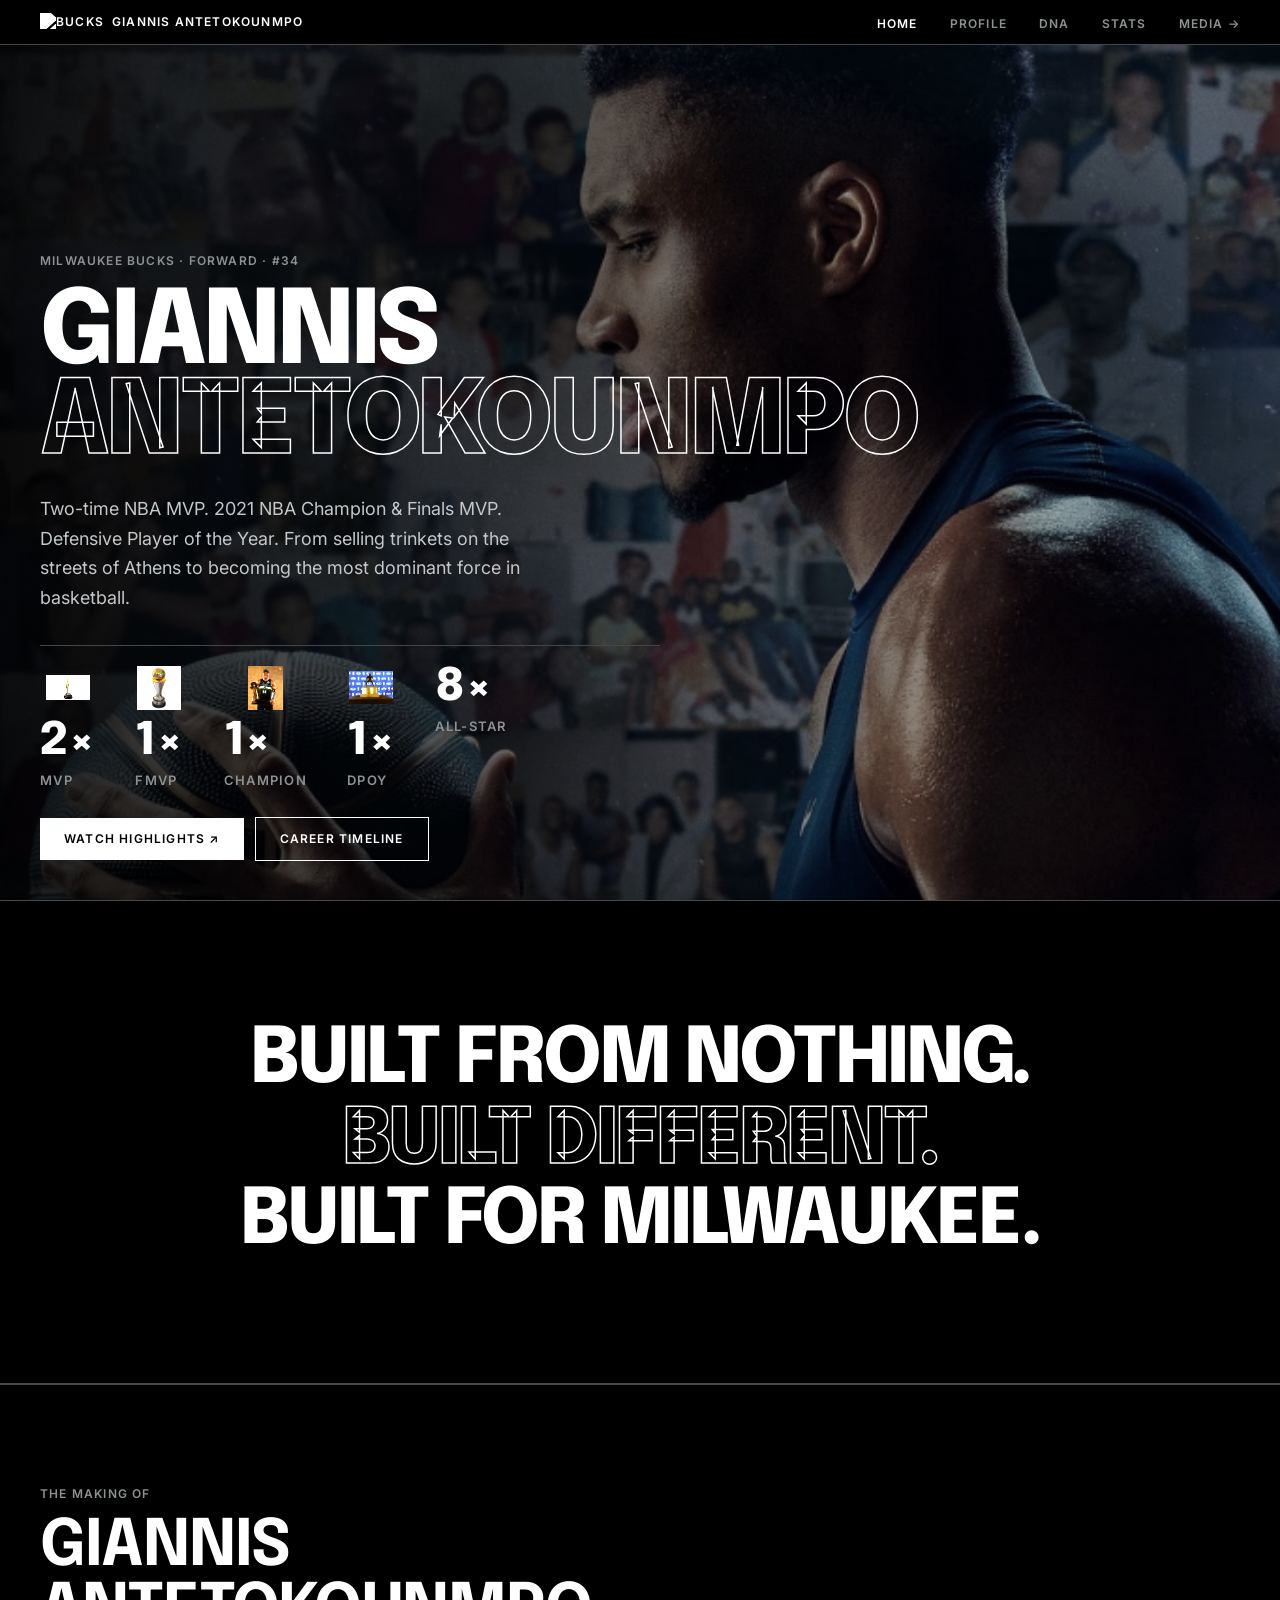
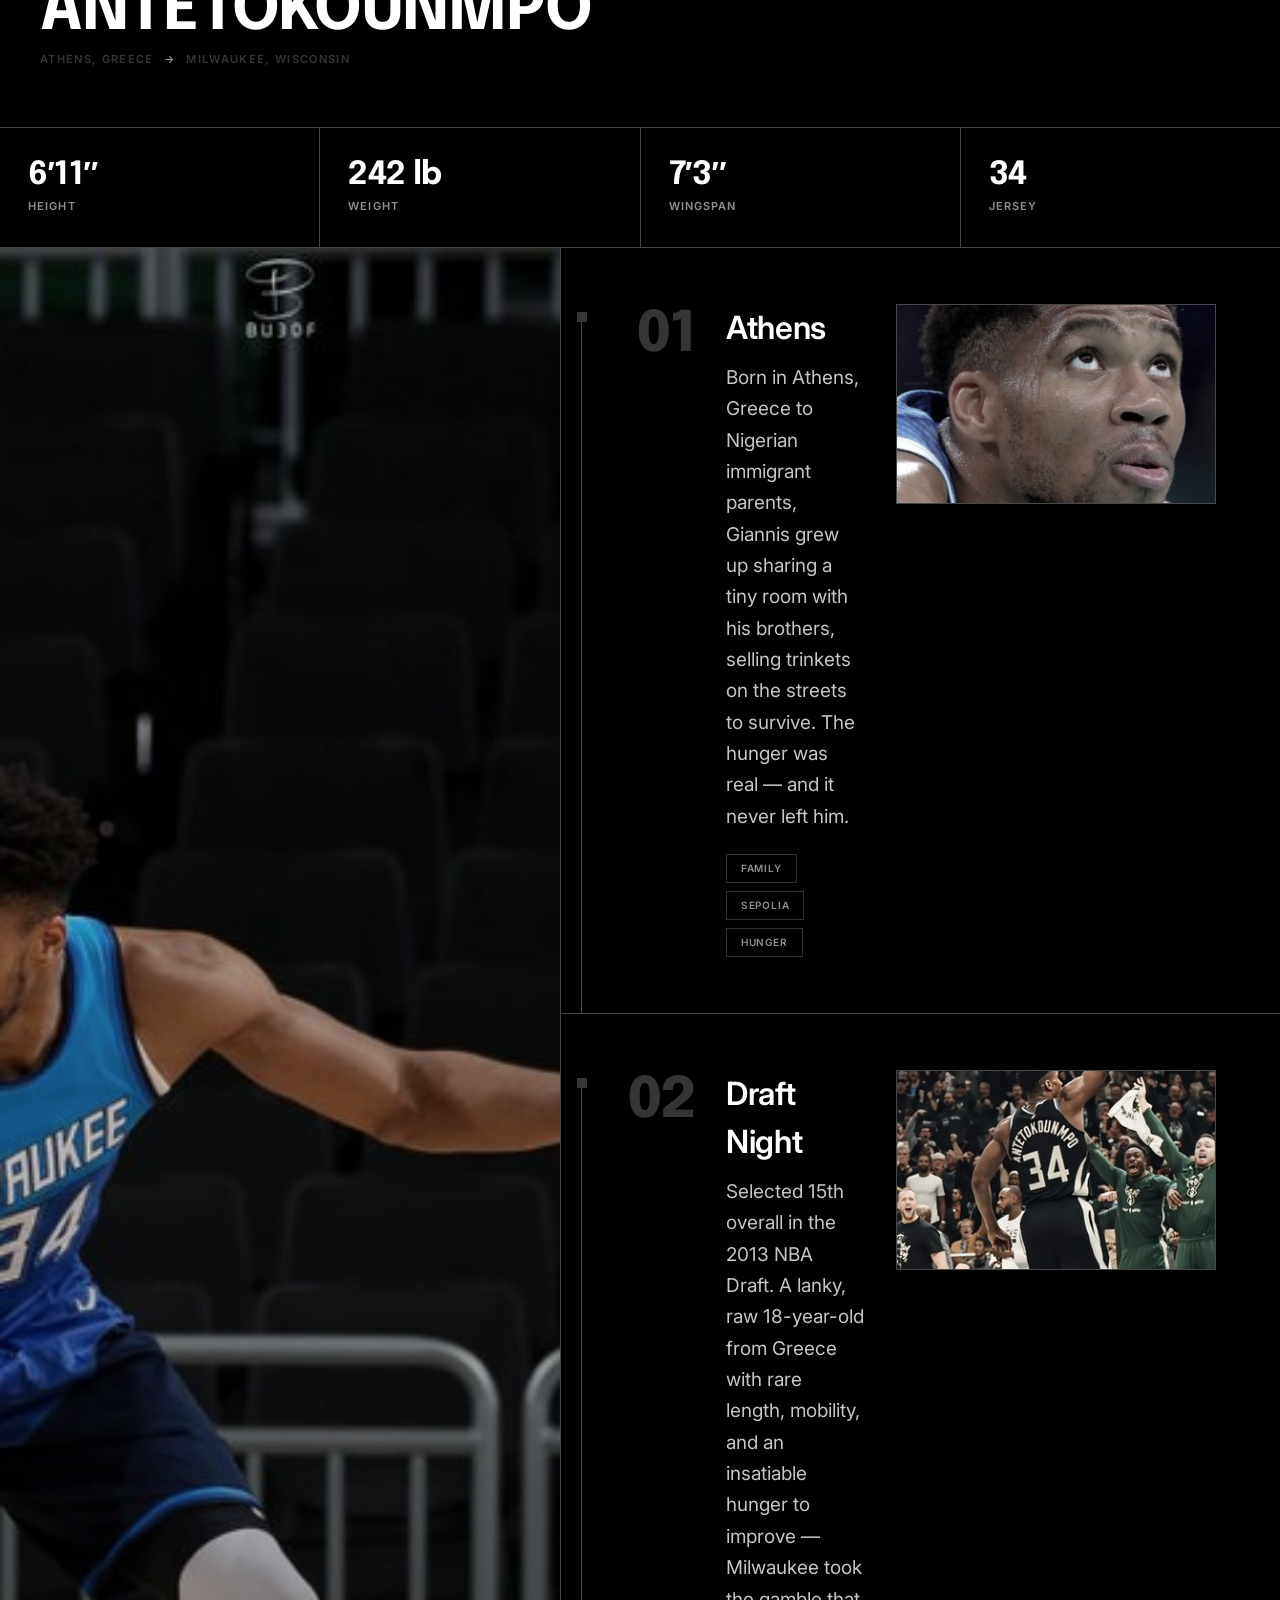
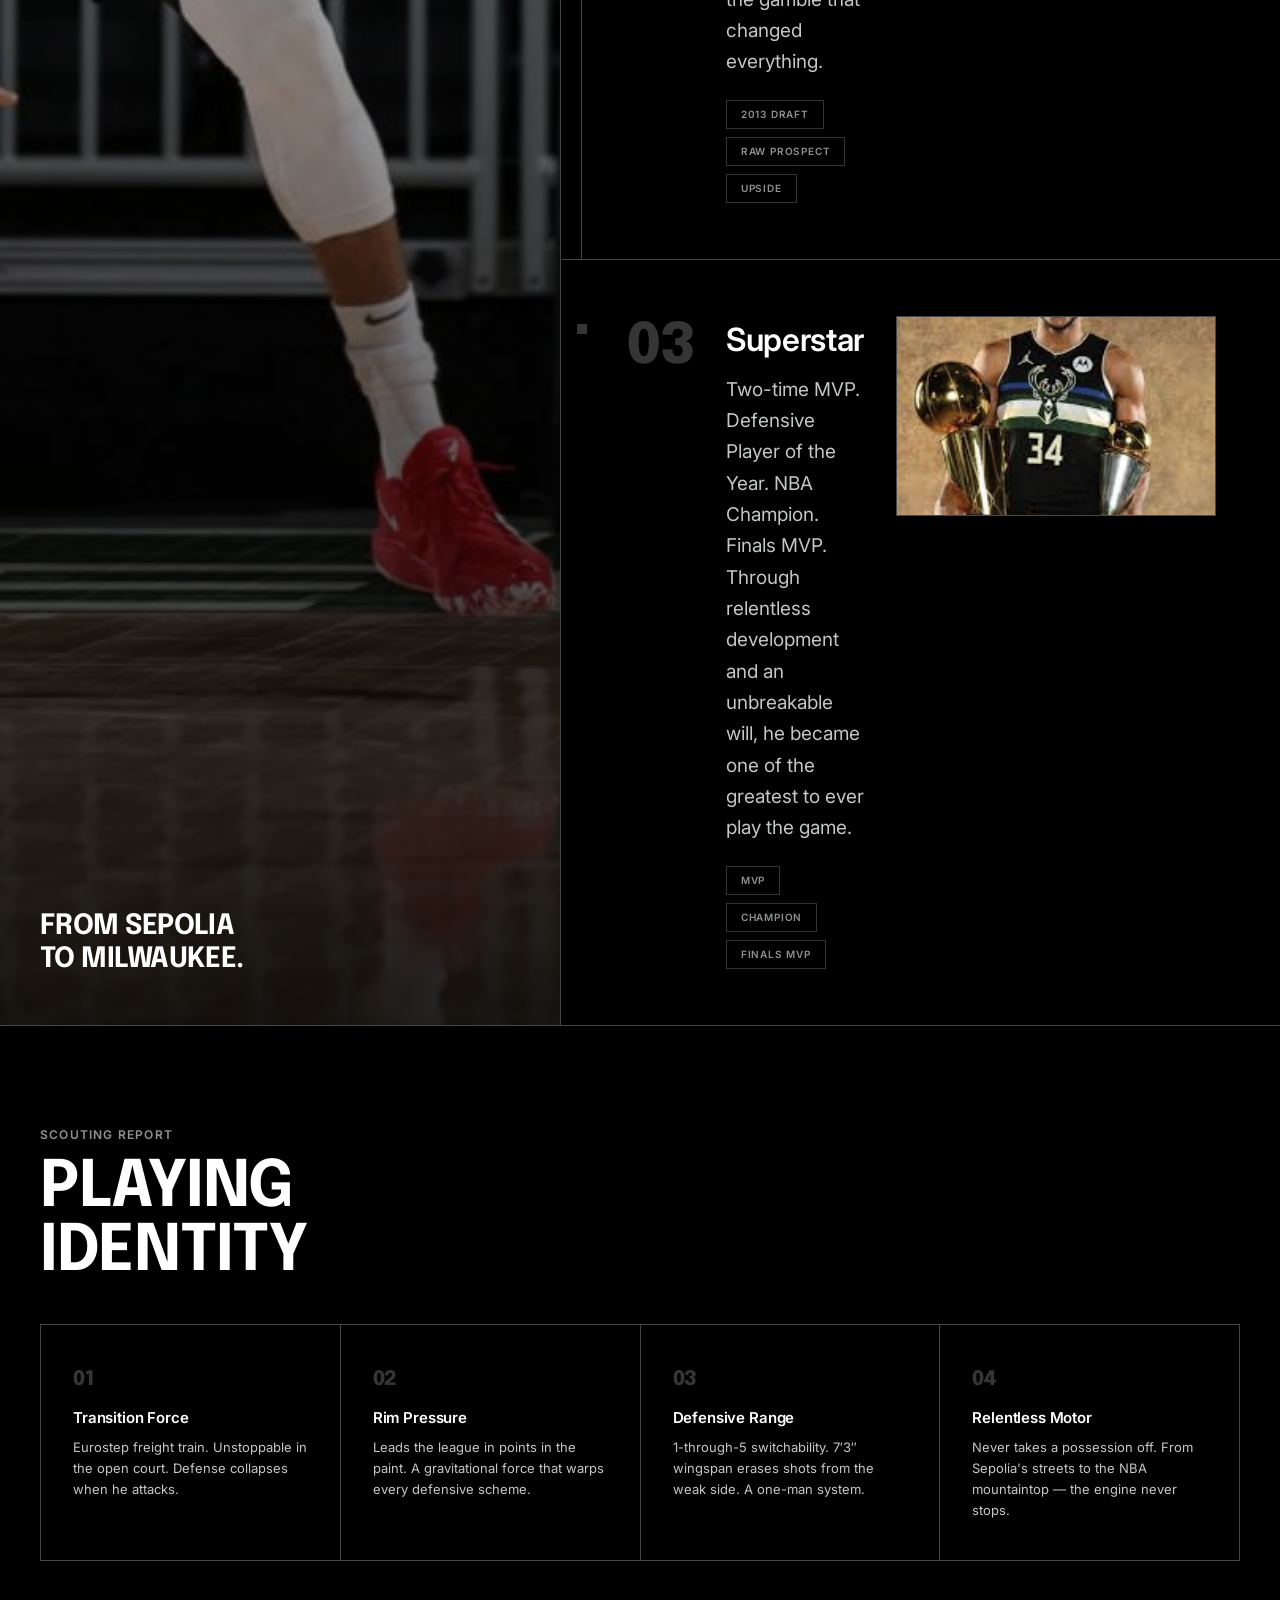
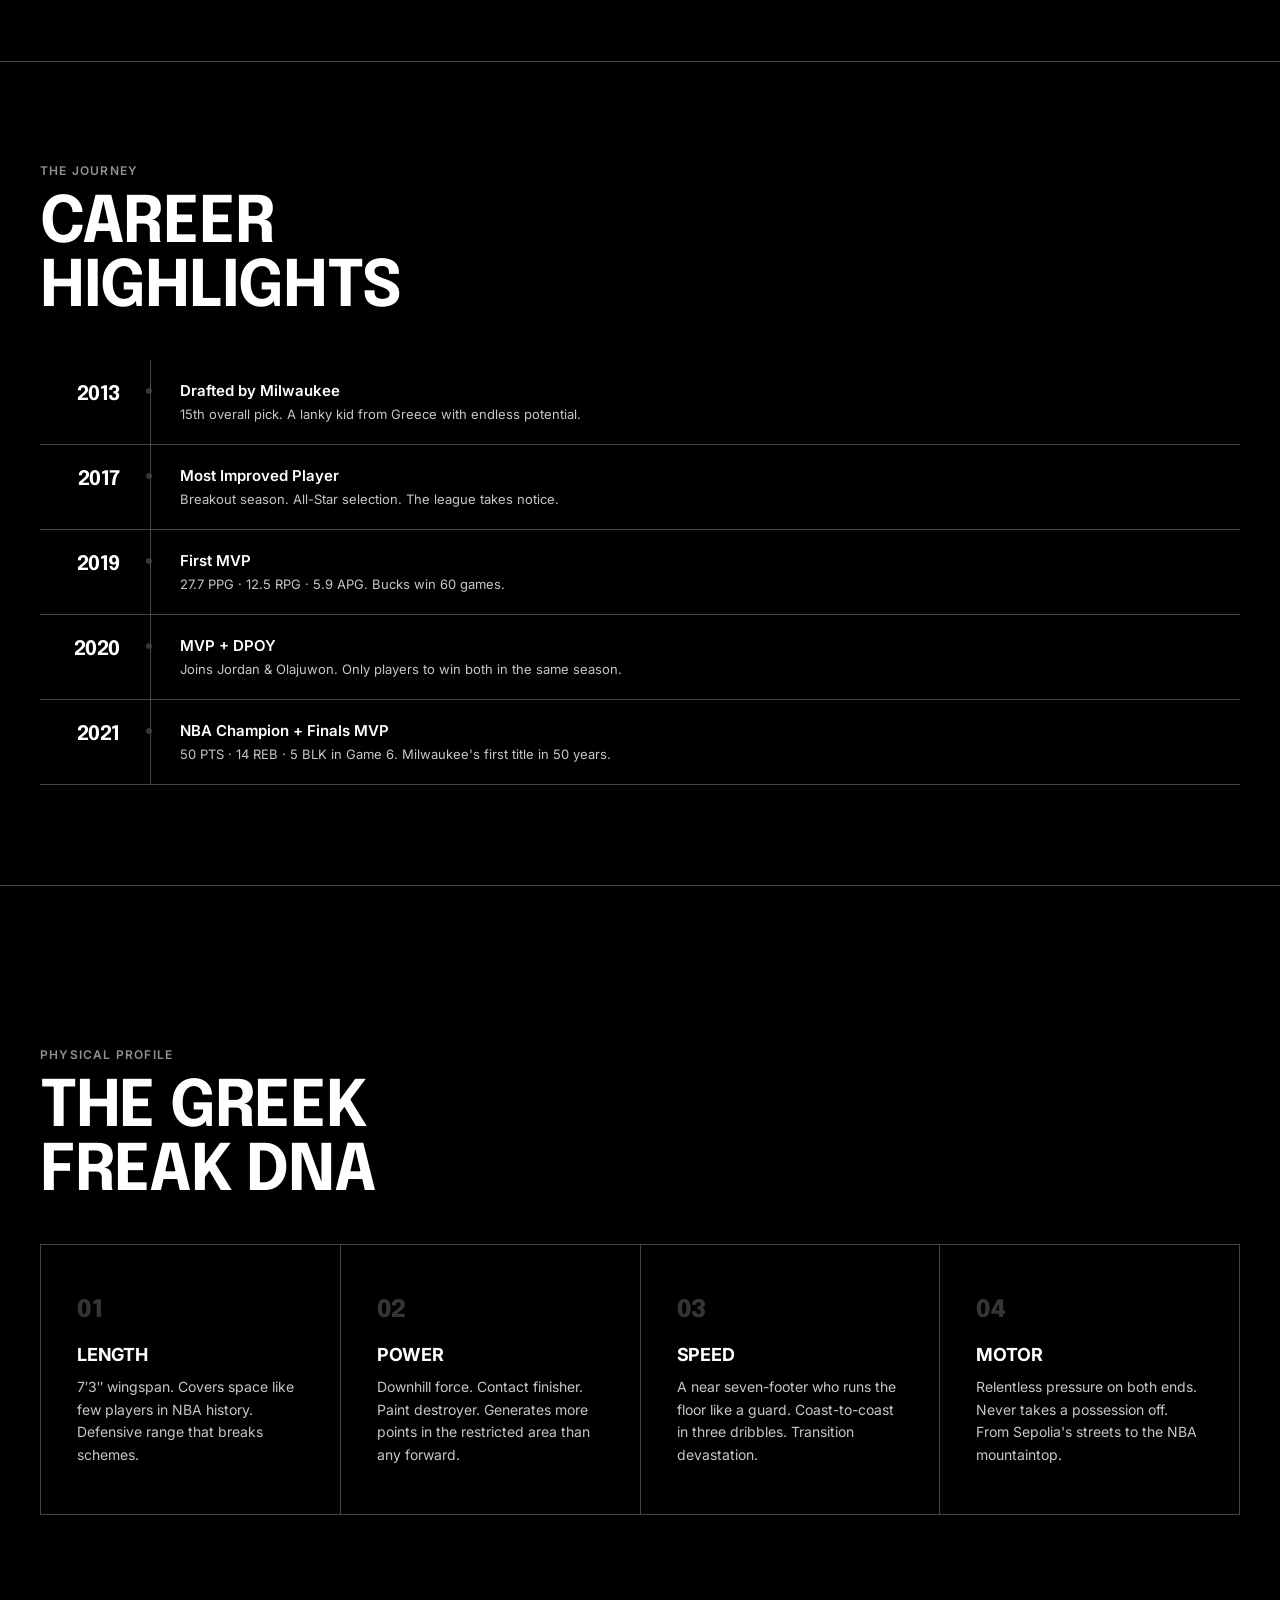
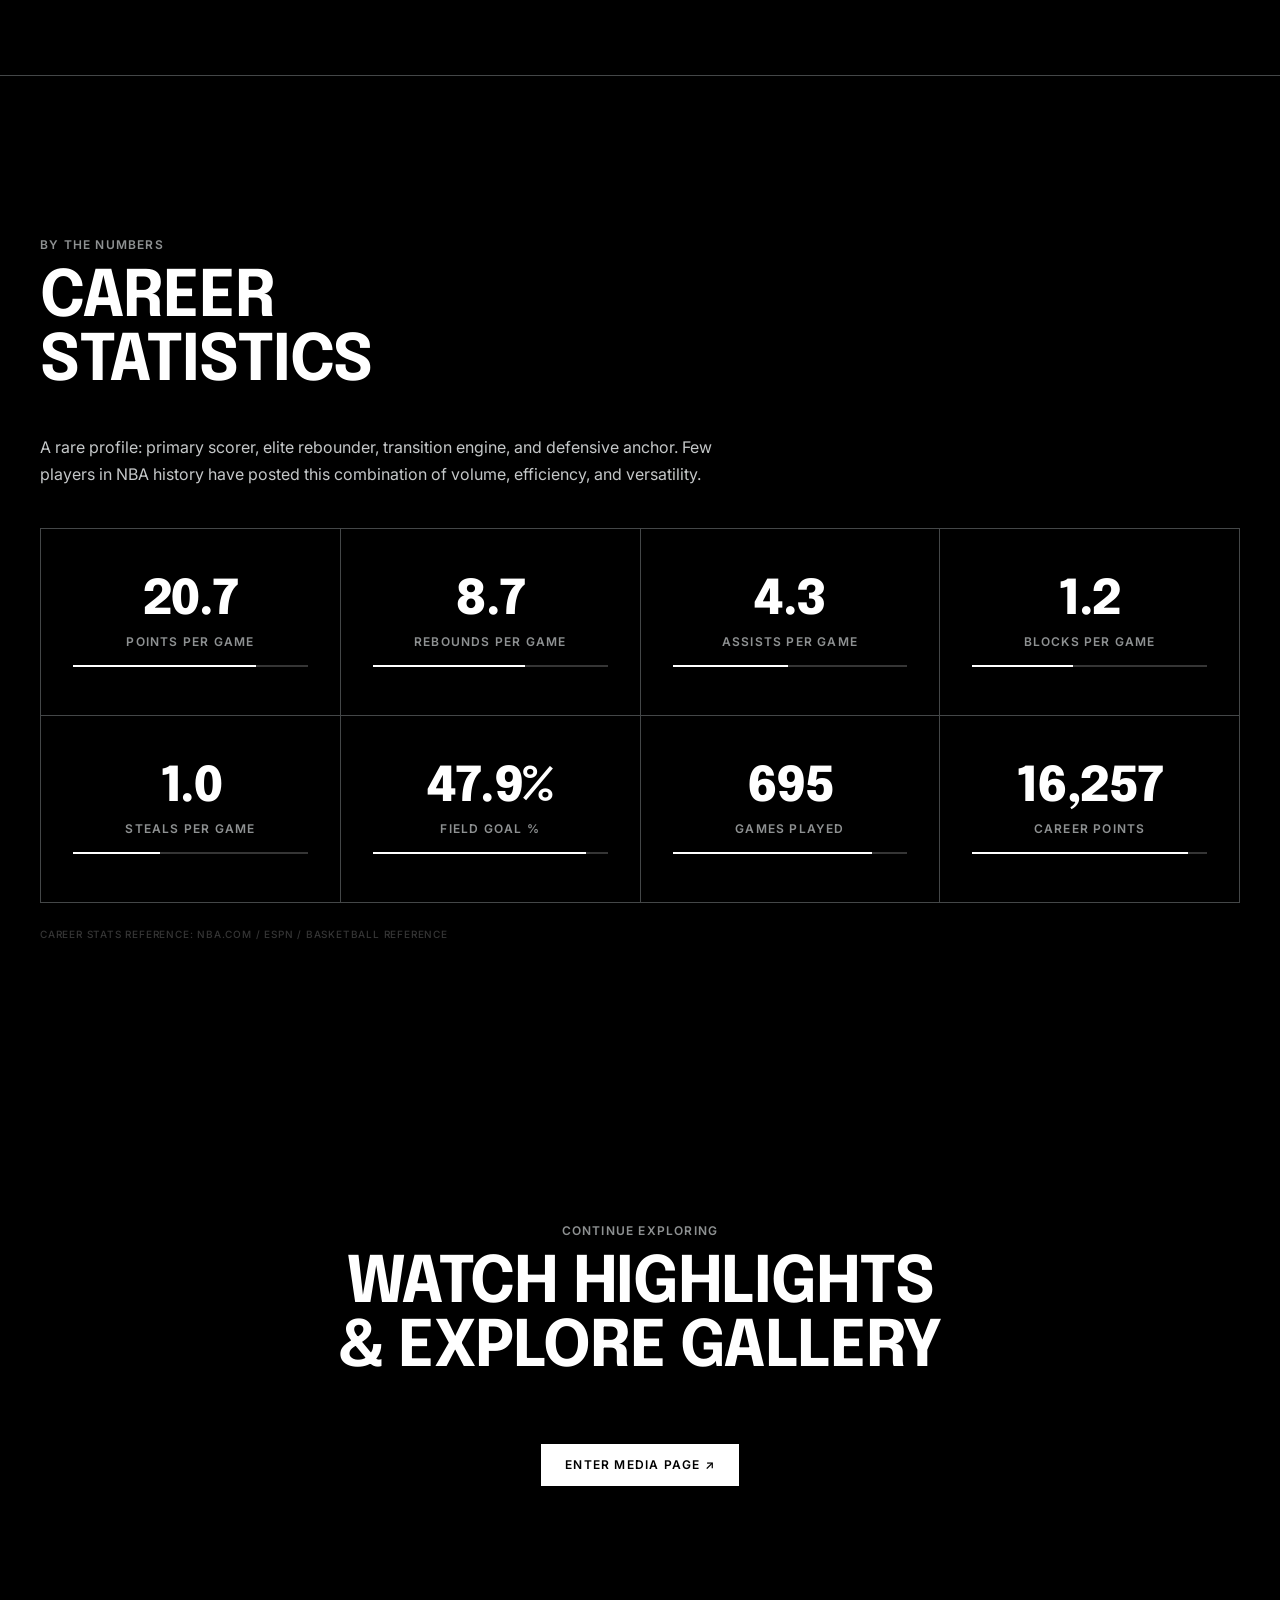
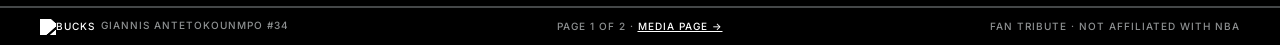
==== commit f6ac5702: "feat: Hero荣誉栏添加奖项奖杯图标 - MVP/FMVP/Champion/DPOY 添加对应奖杯小图标 - 图标位于数字上方, 44x44, hover放大1.15x - 奖杯图片来自 as" ====
--- a/index.html
+++ b/index.html
@@ -45,11 +45,25 @@
         force in basketball.
       </p>
       <div class="hero-meta">
-        <div class="hero-meta-item"><div class="num">2×</div><div class="lbl">MVP</div></div>
-        <div class="hero-meta-item"><div class="num">1×</div><div class="lbl">FMVP</div></div>
-        <div class="hero-meta-item"><div class="num">1×</div><div class="lbl">Champion</div></div>
-        <div class="hero-meta-item"><div class="num">1×</div><div class="lbl">DPOY</div></div>
-        <div class="hero-meta-item"><div class="num">8×</div><div class="lbl">All-Star</div></div>
+        <div class="hero-meta-item">
+          <img src="assets/awards/mvp.jfif" alt="MVP" class="hero-award-icon" loading="lazy">
+          <div class="num">2×</div><div class="lbl">MVP</div>
+        </div>
+        <div class="hero-meta-item">
+          <img src="assets/awards/fmvp.jfif" alt="FMVP" class="hero-award-icon" loading="lazy">
+          <div class="num">1×</div><div class="lbl">FMVP</div>
+        </div>
+        <div class="hero-meta-item">
+          <img src="assets/awards/trophy.jpg" alt="Champion" class="hero-award-icon" loading="lazy">
+          <div class="num">1×</div><div class="lbl">Champion</div>
+        </div>
+        <div class="hero-meta-item">
+          <img src="assets/awards/dpoy.jfif" alt="DPOY" class="hero-award-icon" loading="lazy">
+          <div class="num">1×</div><div class="lbl">DPOY</div>
+        </div>
+        <div class="hero-meta-item">
+          <div class="num">8×</div><div class="lbl">All-Star</div>
+        </div>
       </div>
       <div style="margin-top:28px; display:flex; gap:12px;">
         <a href="media.html" class="btn btn-primary">Watch Highlights ↗</a>
--- a/styles.css
+++ b/styles.css
@@ -114,6 +114,15 @@
   font-family: var(--font-body); font-size: 13px; font-weight: 600;
   letter-spacing: 0.1em; text-transform: uppercase; color: var(--gray-light); margin-top: 6px;
 }
+.hero-award-icon {
+  display: block; width: 44px; height: 44px; object-fit: contain;
+  margin: 0 auto 10px;
+  filter: brightness(1.3) contrast(1.1);
+  transition: transform 0.3s ease, filter 0.3s ease;
+}
+.hero-meta-item:hover .hero-award-icon {
+  transform: scale(1.15); filter: brightness(1.6) contrast(1.2);
+}
 
 /* ── Section ── */
 .section { padding: var(--section-gap) 0; }
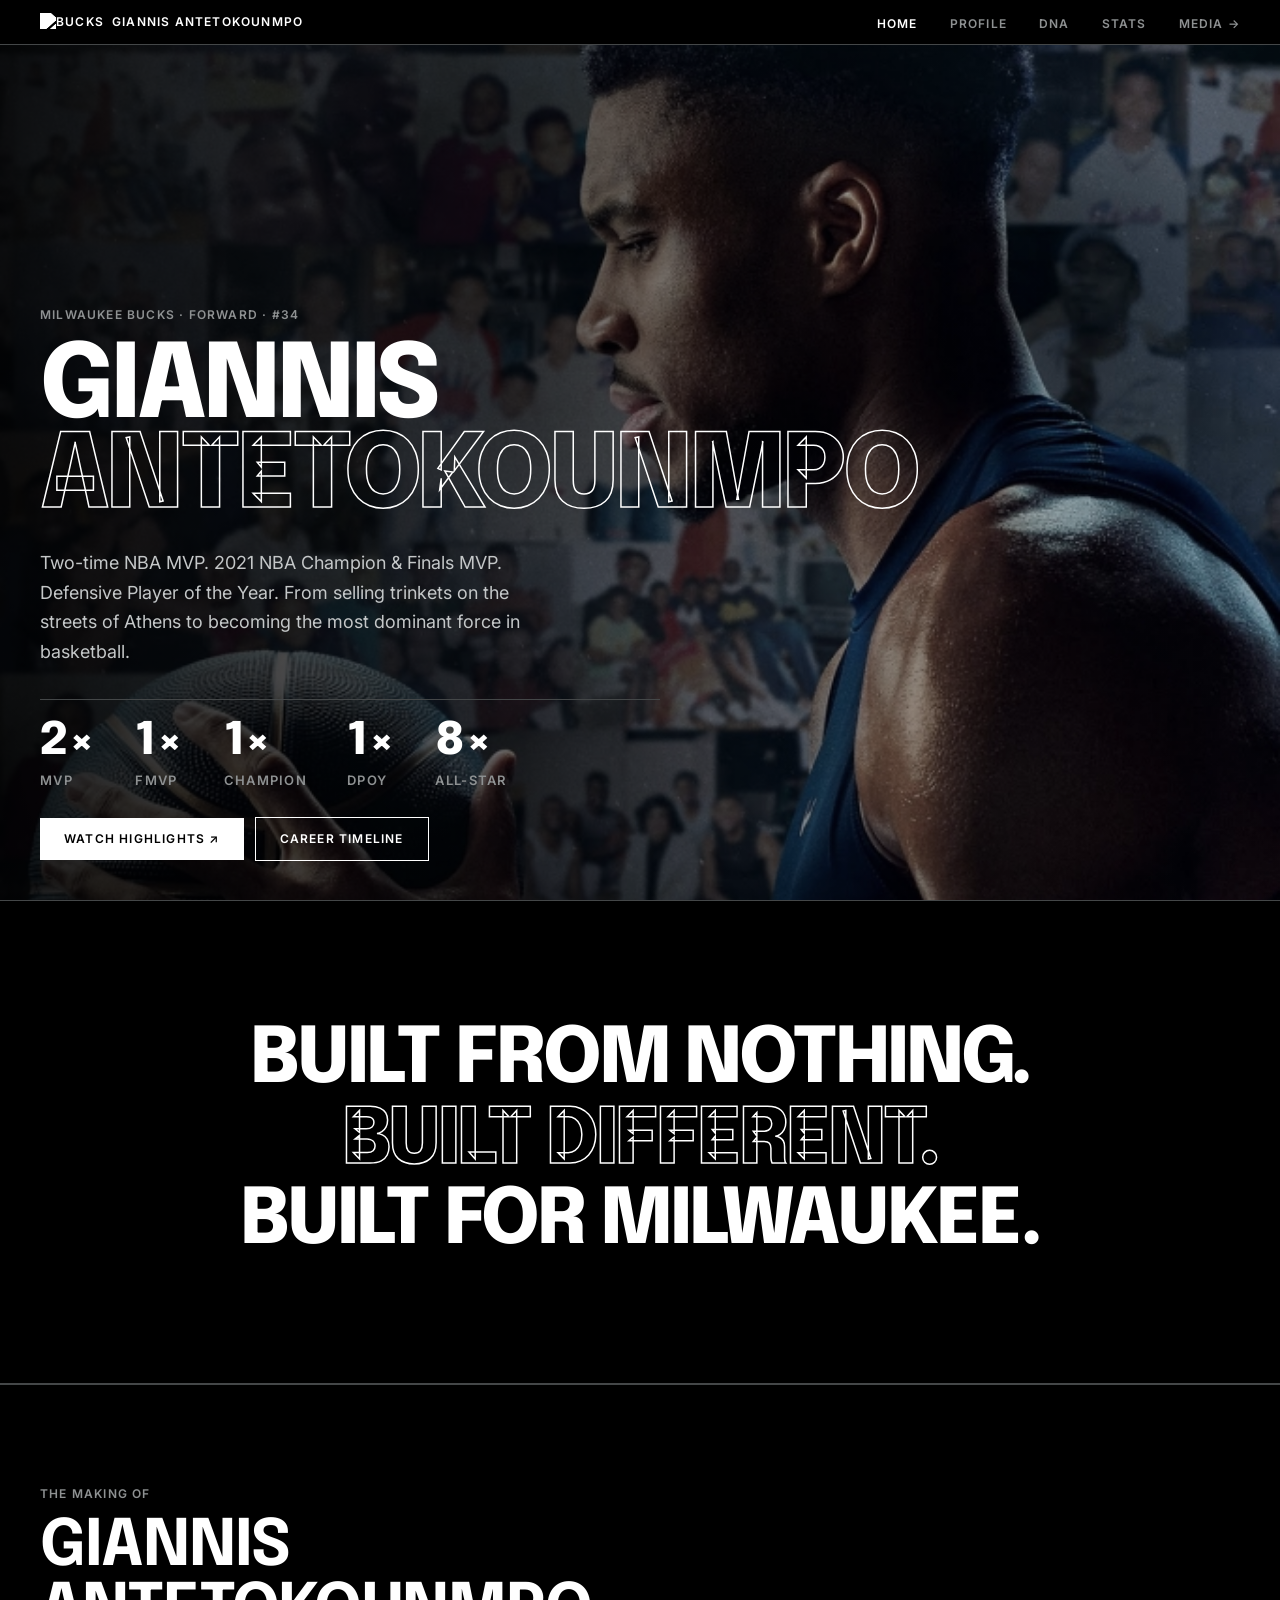
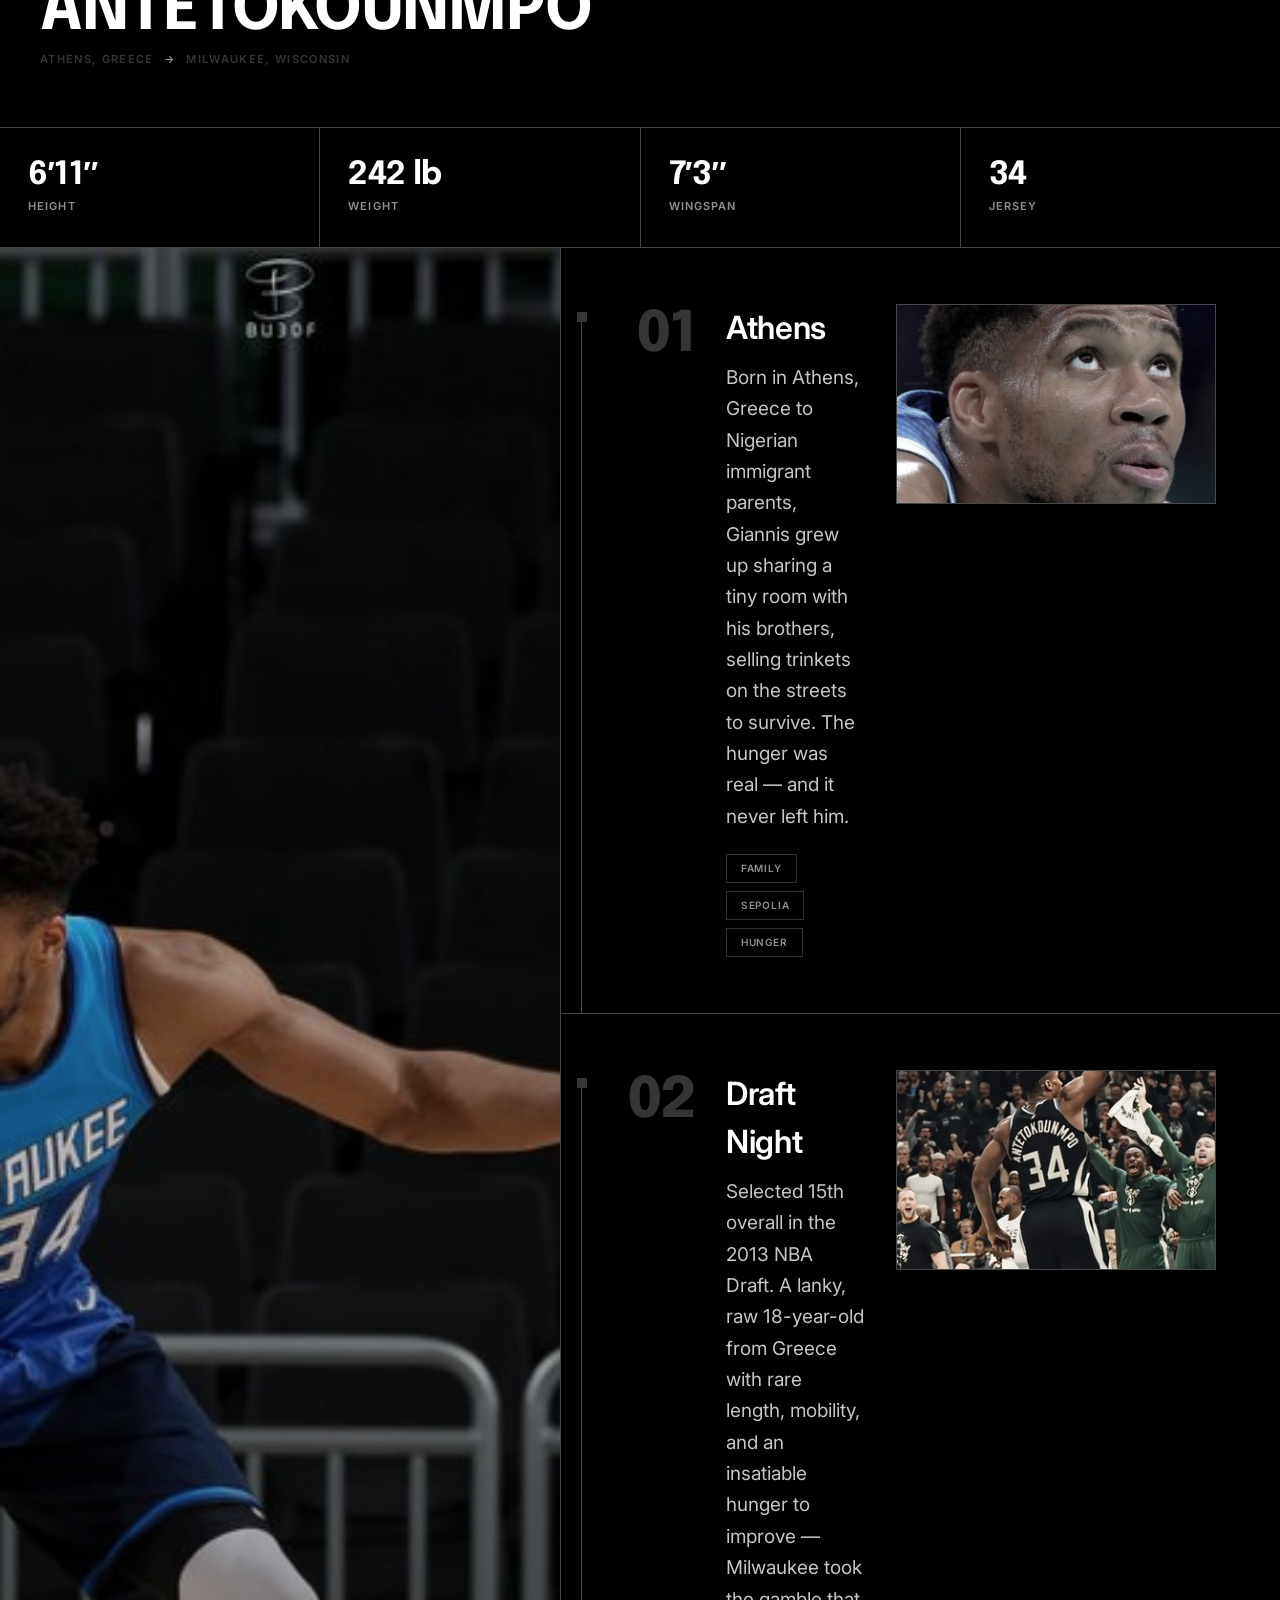
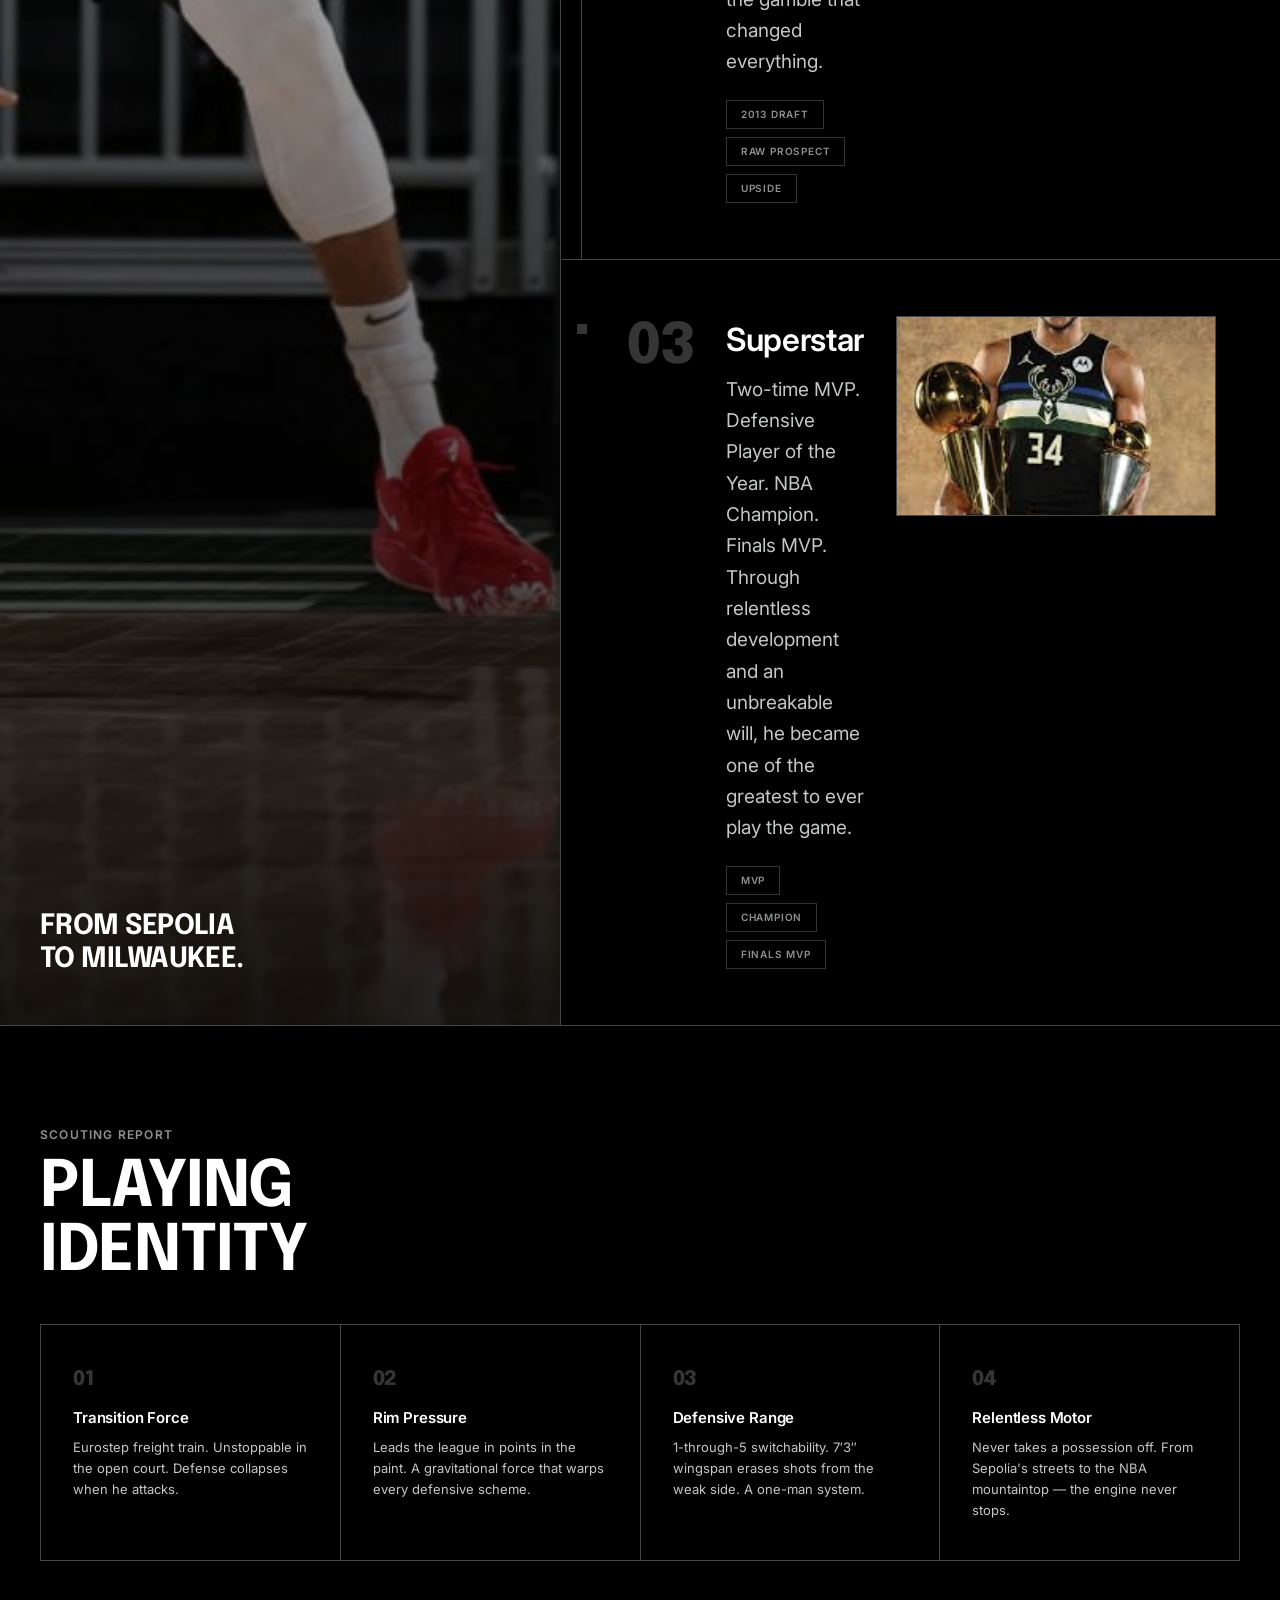
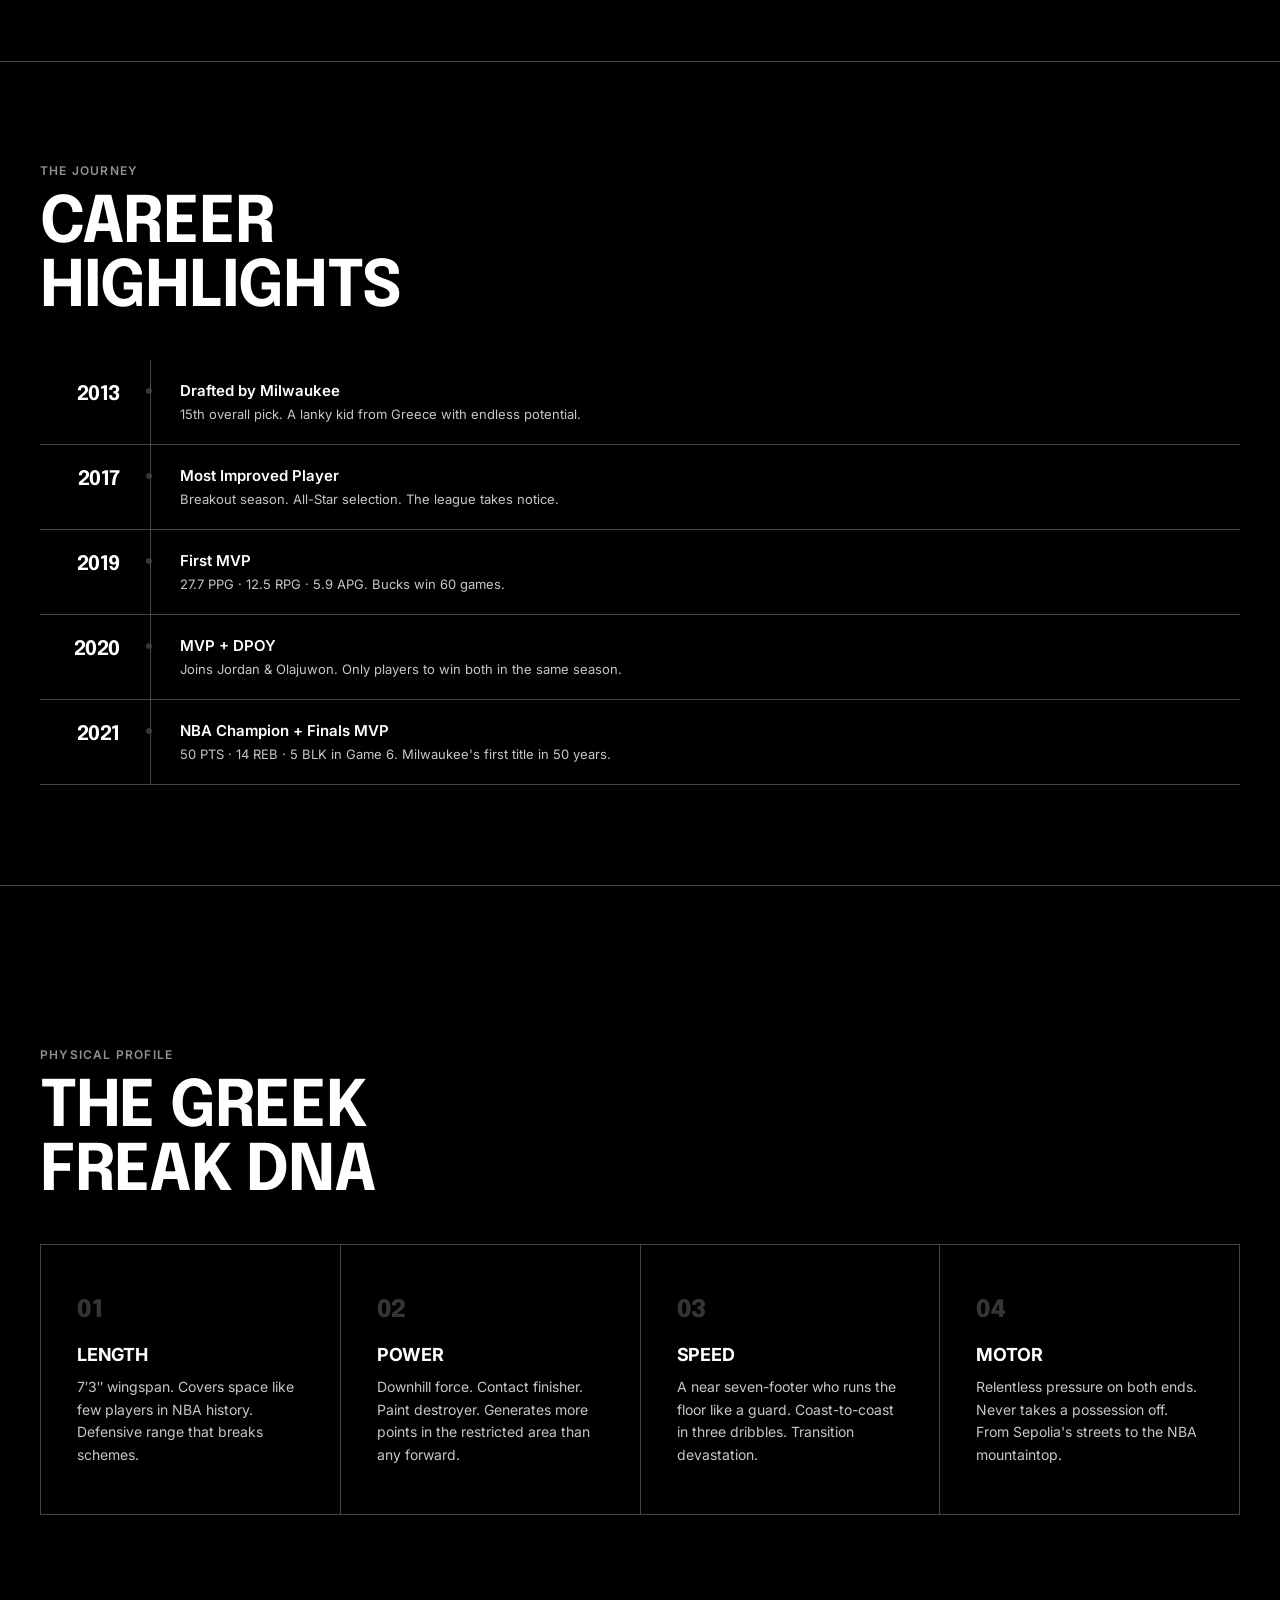
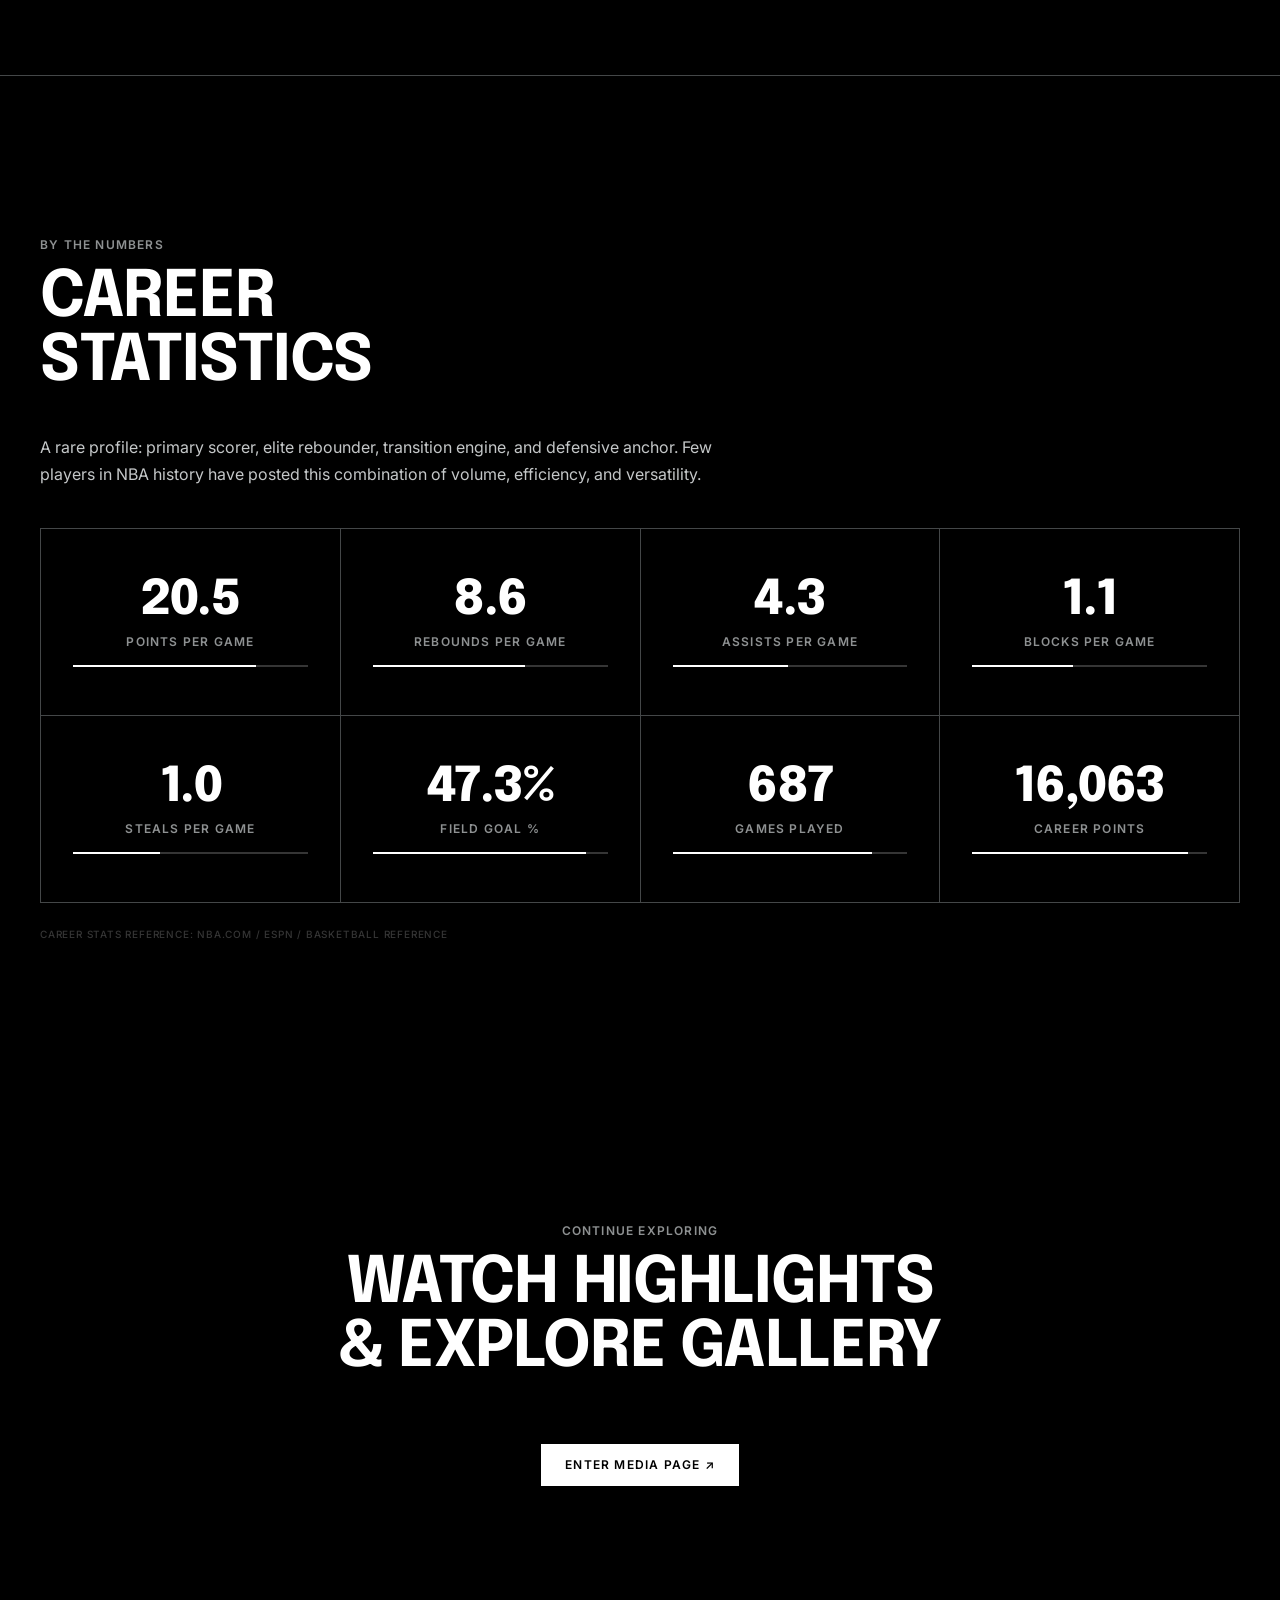
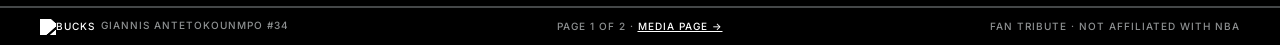
==== commit a402a44a: "Revert "feat: Hero荣誉栏添加奖项奖杯图标" This reverts commit f6ac57022d3f0a4c8c9f105b68d22e84dc724d7e." ====
--- a/index.html
+++ b/index.html
@@ -45,25 +45,11 @@
         force in basketball.
       </p>
       <div class="hero-meta">
-        <div class="hero-meta-item">
-          <img src="assets/awards/mvp.jfif" alt="MVP" class="hero-award-icon" loading="lazy">
-          <div class="num">2×</div><div class="lbl">MVP</div>
-        </div>
-        <div class="hero-meta-item">
-          <img src="assets/awards/fmvp.jfif" alt="FMVP" class="hero-award-icon" loading="lazy">
-          <div class="num">1×</div><div class="lbl">FMVP</div>
-        </div>
-        <div class="hero-meta-item">
-          <img src="assets/awards/trophy.jpg" alt="Champion" class="hero-award-icon" loading="lazy">
-          <div class="num">1×</div><div class="lbl">Champion</div>
-        </div>
-        <div class="hero-meta-item">
-          <img src="assets/awards/dpoy.jfif" alt="DPOY" class="hero-award-icon" loading="lazy">
-          <div class="num">1×</div><div class="lbl">DPOY</div>
-        </div>
-        <div class="hero-meta-item">
-          <div class="num">8×</div><div class="lbl">All-Star</div>
-        </div>
+        <div class="hero-meta-item"><div class="num">2×</div><div class="lbl">MVP</div></div>
+        <div class="hero-meta-item"><div class="num">1×</div><div class="lbl">FMVP</div></div>
+        <div class="hero-meta-item"><div class="num">1×</div><div class="lbl">Champion</div></div>
+        <div class="hero-meta-item"><div class="num">1×</div><div class="lbl">DPOY</div></div>
+        <div class="hero-meta-item"><div class="num">8×</div><div class="lbl">All-Star</div></div>
       </div>
       <div style="margin-top:28px; display:flex; gap:12px;">
         <a href="media.html" class="btn btn-primary">Watch Highlights ↗</a>
--- a/styles.css
+++ b/styles.css
@@ -114,15 +114,6 @@
   font-family: var(--font-body); font-size: 13px; font-weight: 600;
   letter-spacing: 0.1em; text-transform: uppercase; color: var(--gray-light); margin-top: 6px;
 }
-.hero-award-icon {
-  display: block; width: 44px; height: 44px; object-fit: contain;
-  margin: 0 auto 10px;
-  filter: brightness(1.3) contrast(1.1);
-  transition: transform 0.3s ease, filter 0.3s ease;
-}
-.hero-meta-item:hover .hero-award-icon {
-  transform: scale(1.15); filter: brightness(1.6) contrast(1.2);
-}
 
 /* ── Section ── */
 .section { padding: var(--section-gap) 0; }
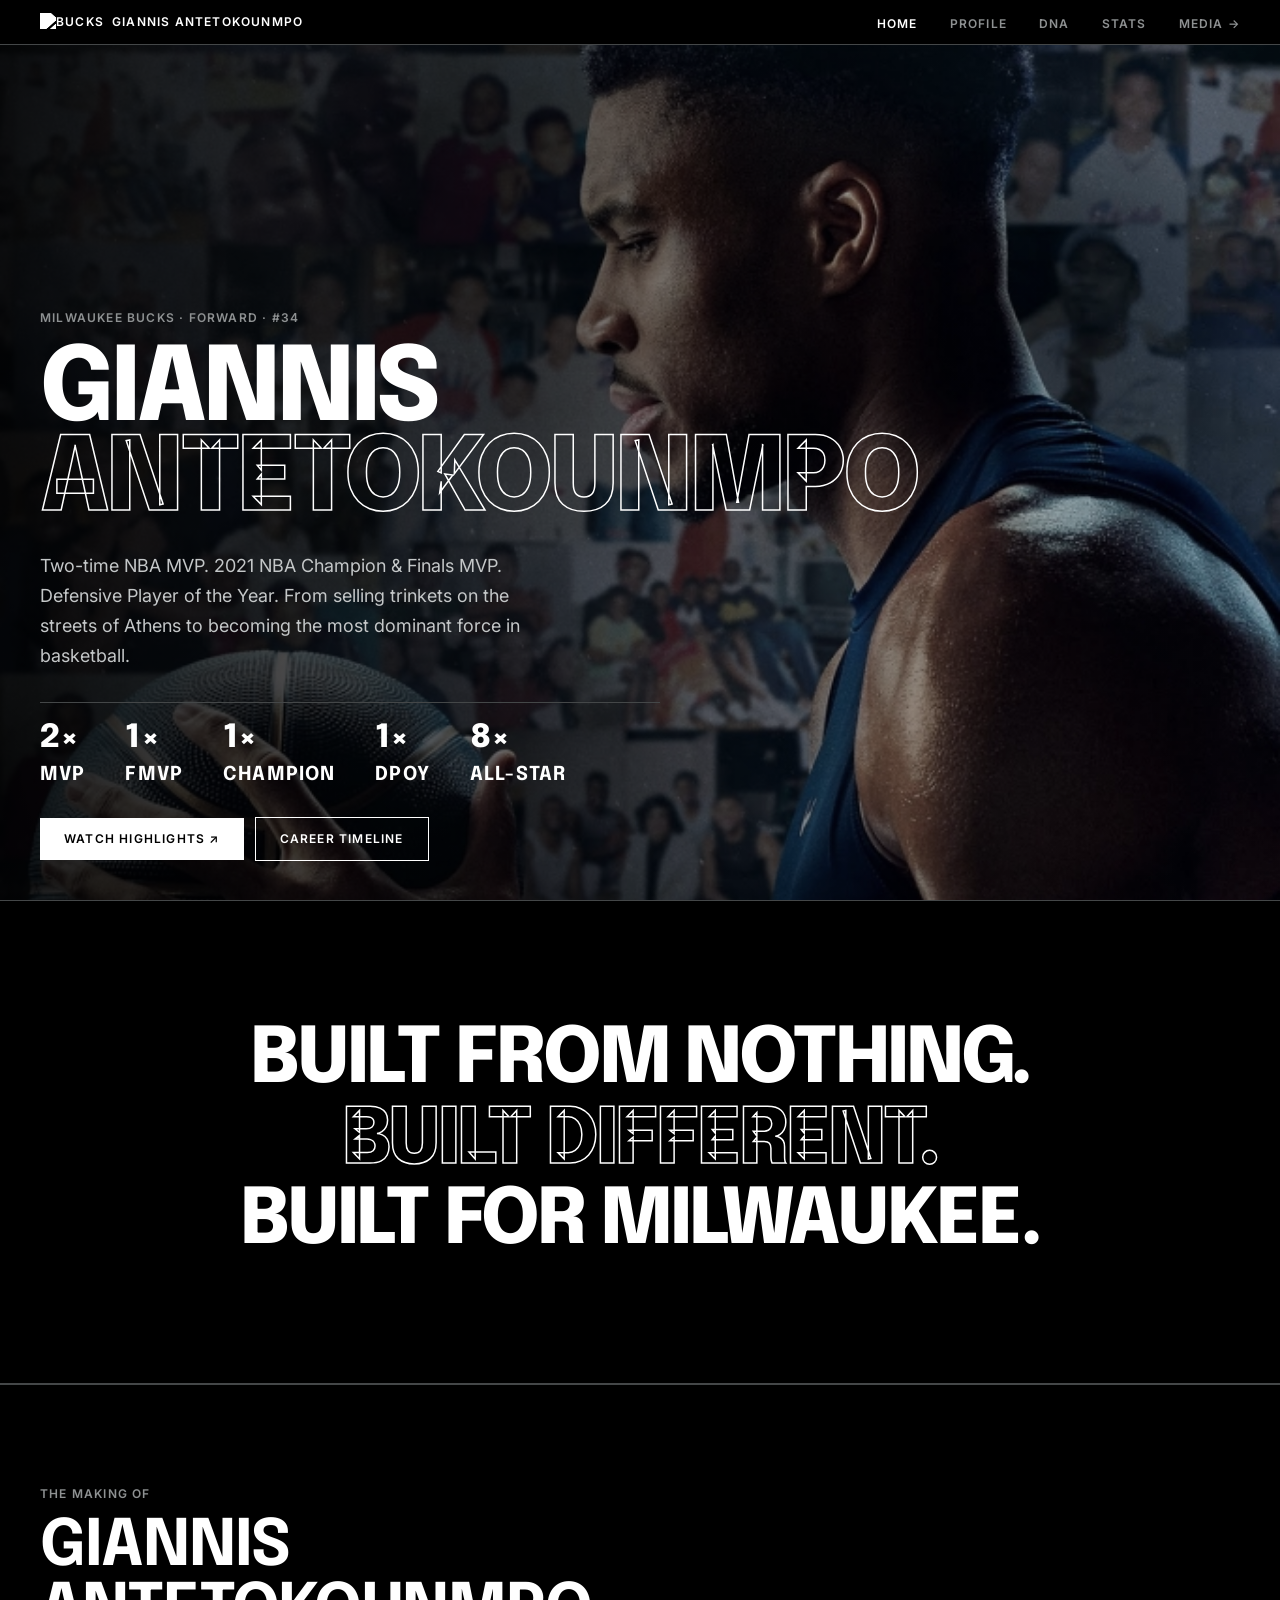
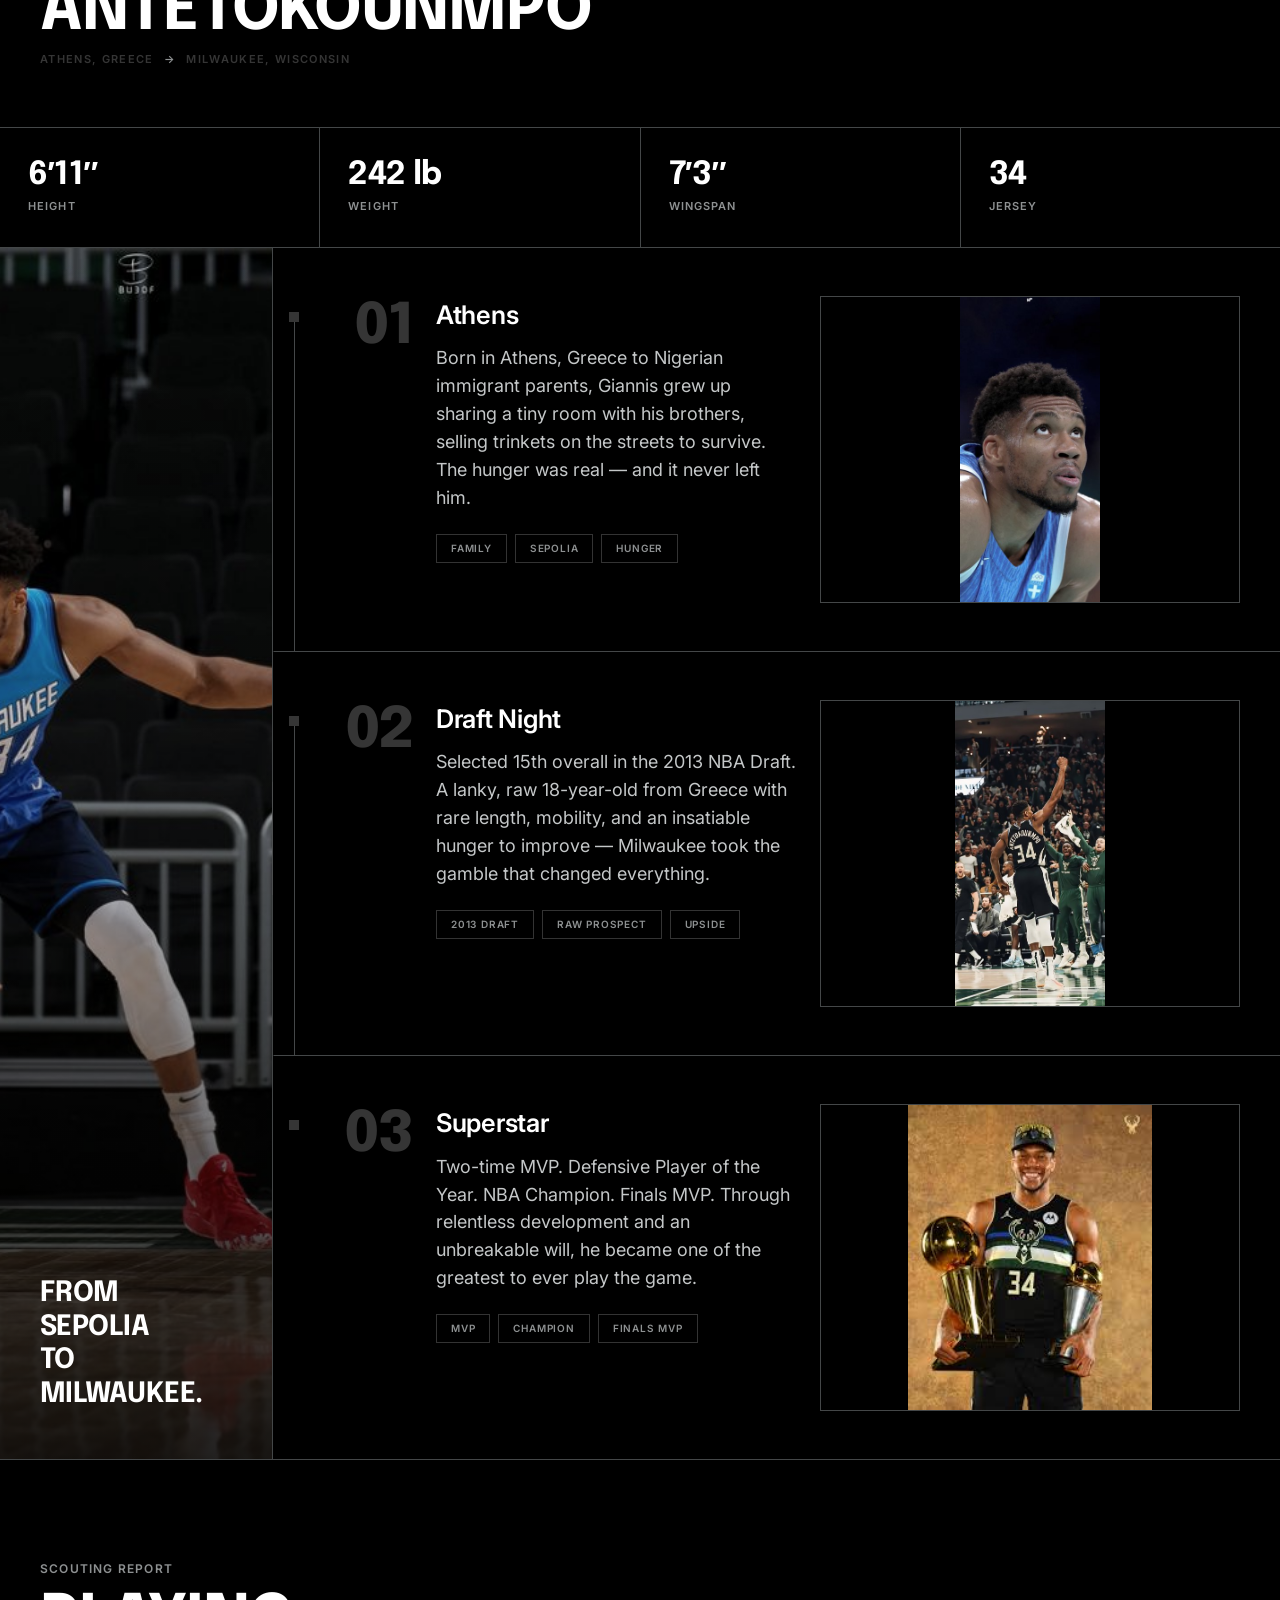
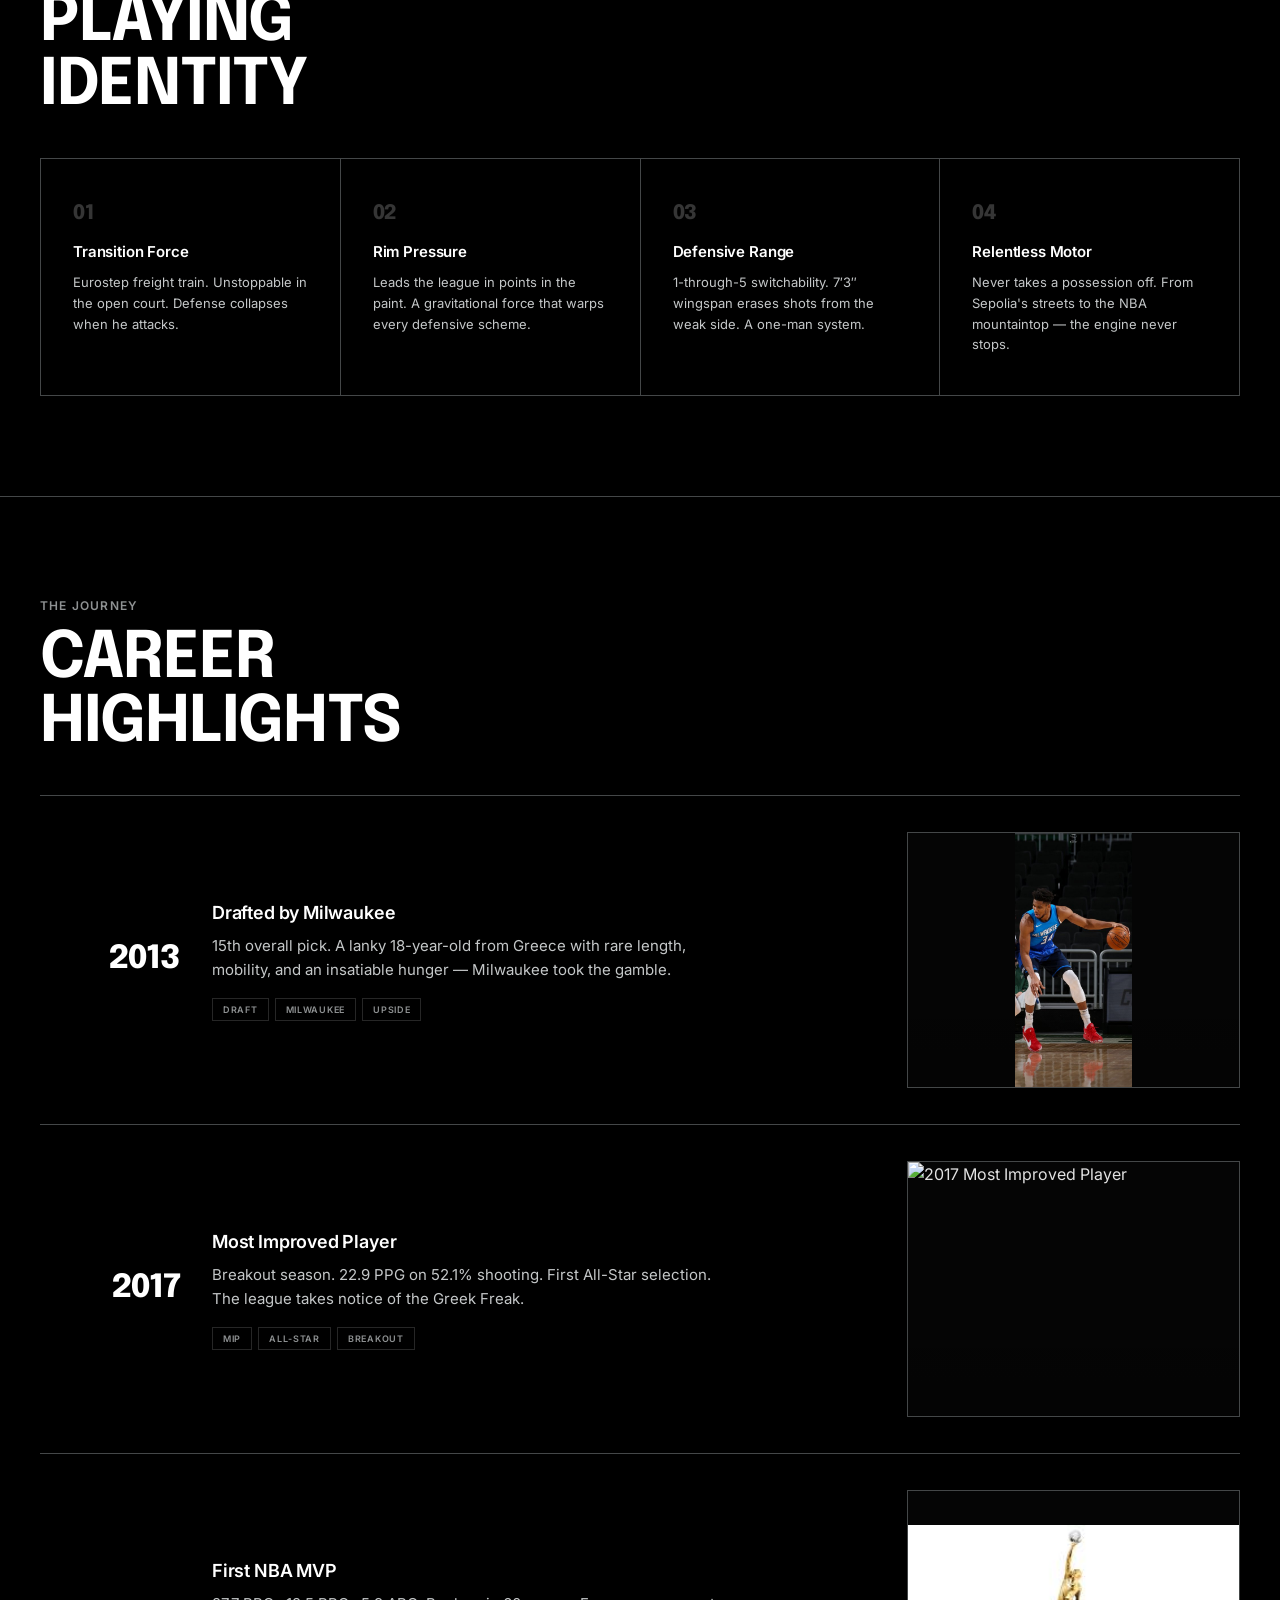
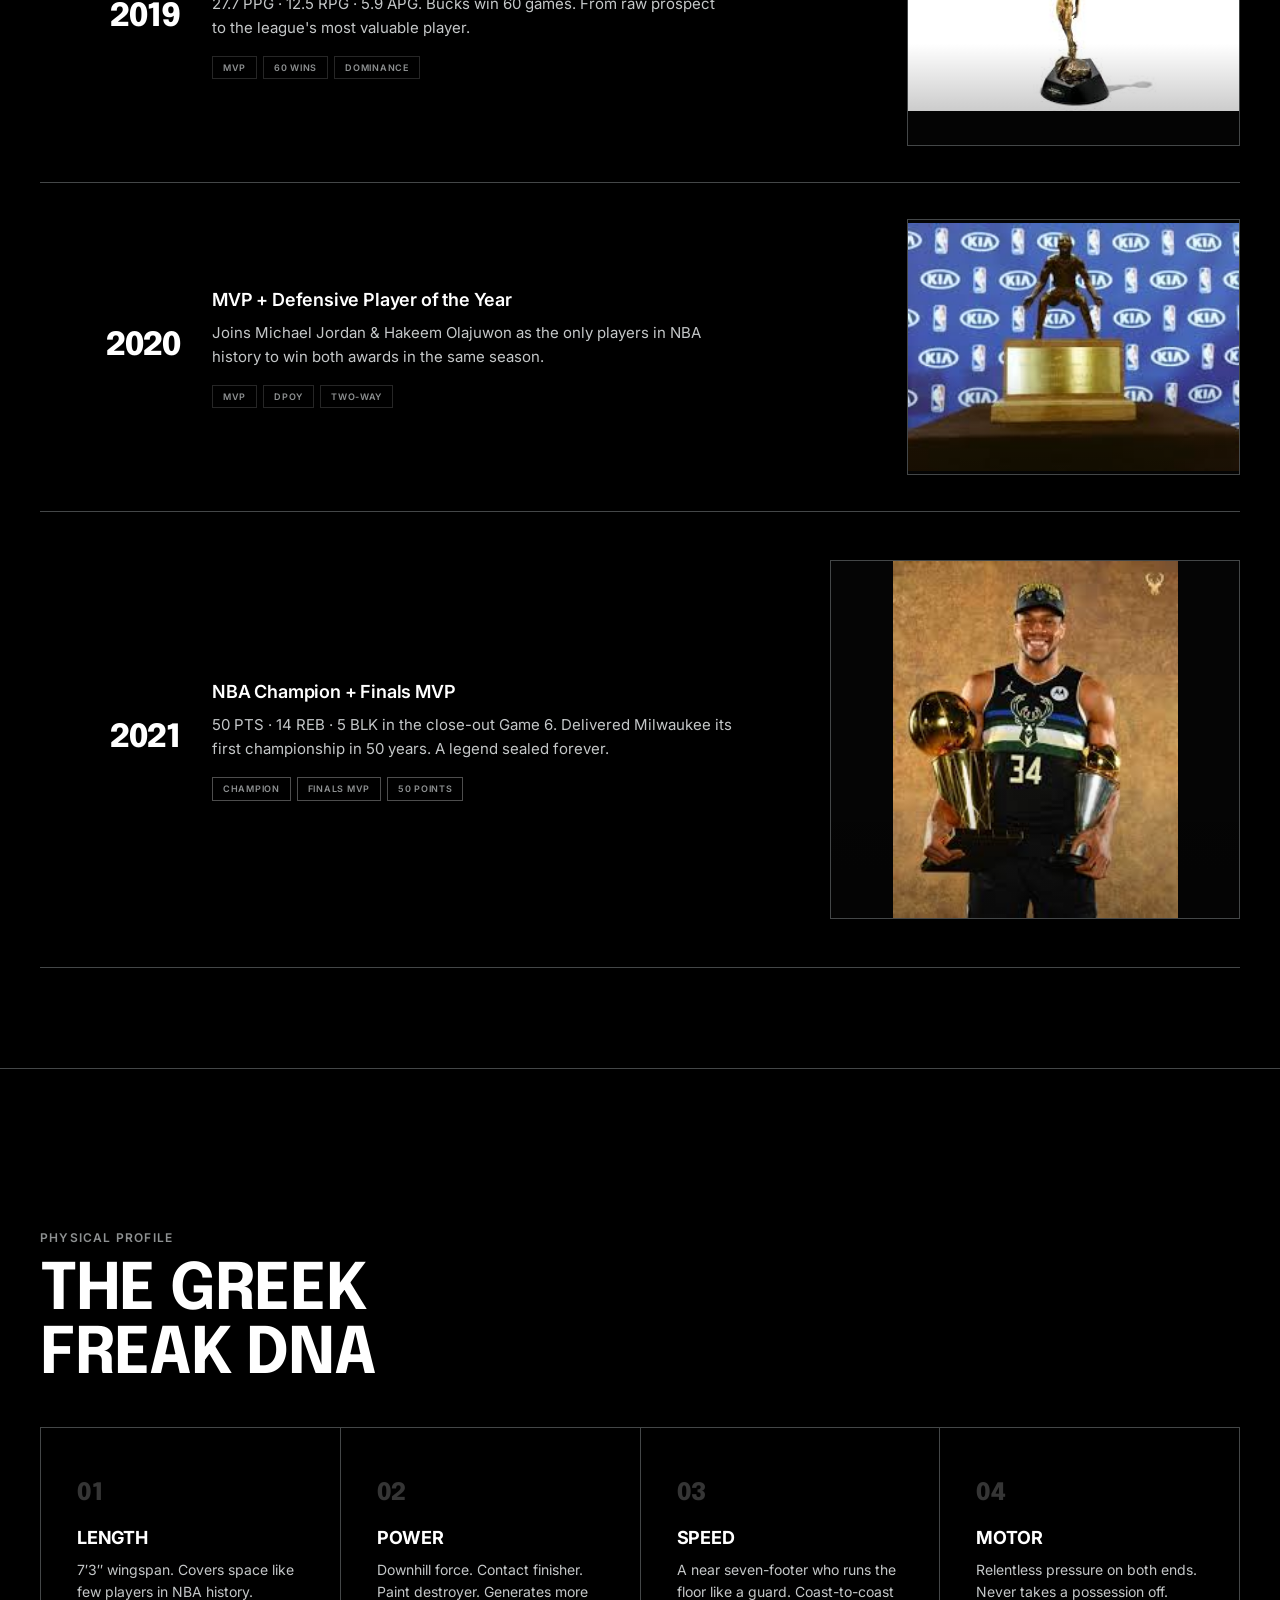
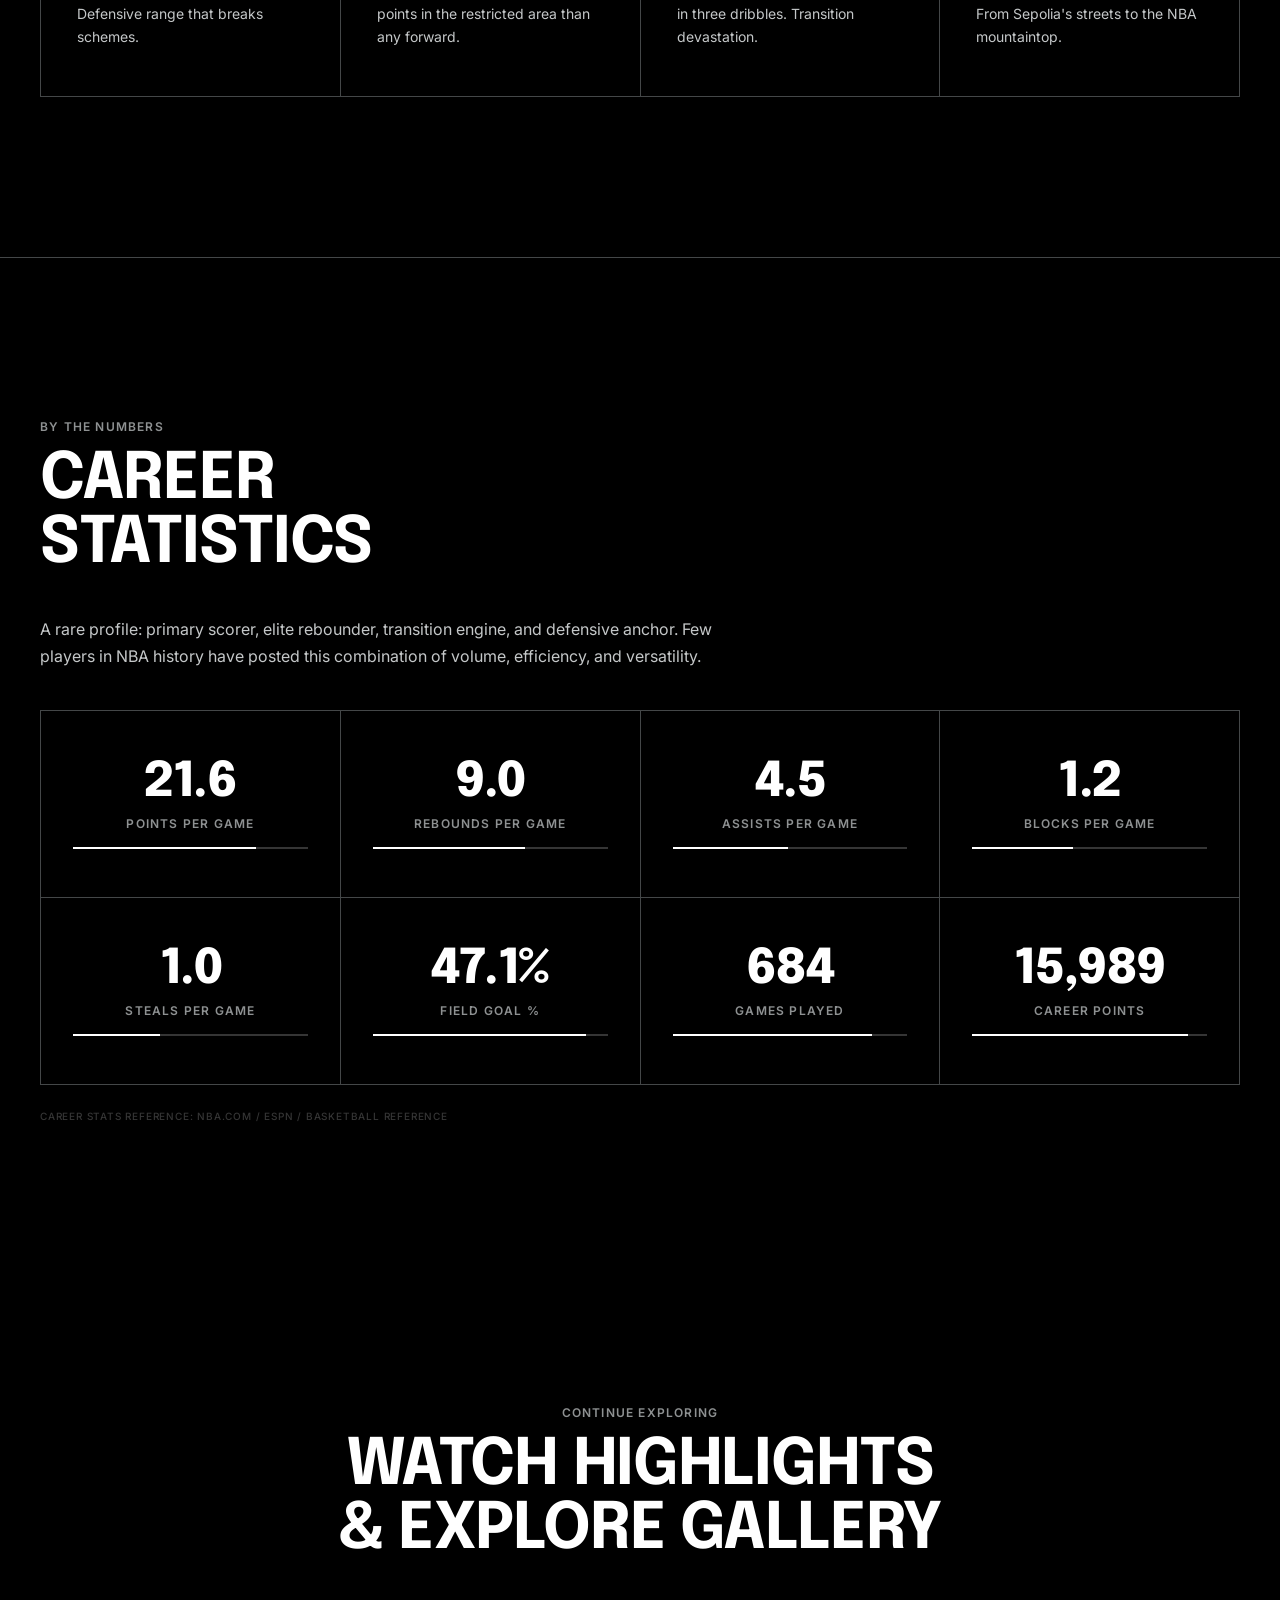
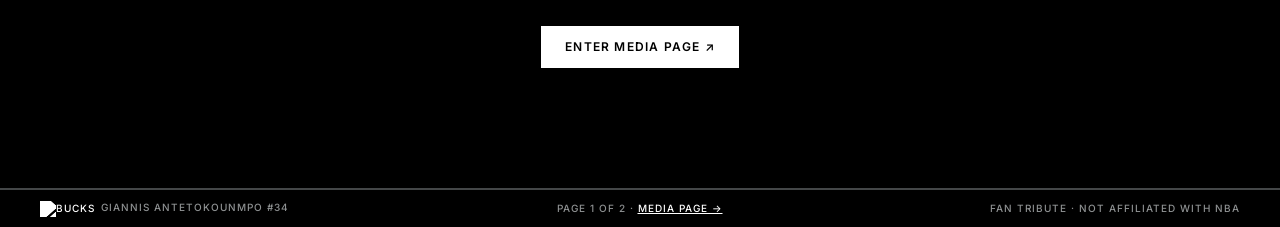
==== commit 204f1131: "feat: Career Highlights 重构 — 荣誉图片+时间线+标签三栏布局 - 每个年份节点: 年份 / 标题+描述+标签 / 荣誉图片 - 图片: clamp(260px,26vw,4" ====
--- a/index.html
+++ b/index.html
@@ -203,50 +203,85 @@
     </div>
   </div>
 
-  <!-- Mini Career Timeline -->
+  <!-- Career Highlights -->
   <div class="mini-timeline">
     <div class="container">
       <p class="section-label">The Journey</p>
       <h2 class="section-title">CAREER<br>HIGHLIGHTS</h2>
-      <div class="timeline-track">
-        <div class="tl-item">
-          <span class="tl-year">2013</span>
-          <span class="tl-dot"></span>
-          <div class="tl-content">
+      <div class="career-list">
+        <div class="career-item">
+          <div class="career-year"><span class="career-year-num">2013</span></div>
+          <div class="career-content">
             <h4>Drafted by Milwaukee</h4>
-            <p>15th overall pick. A lanky kid from Greece with endless potential.</p>
-          </div>
-        </div>
-        <div class="tl-item">
-          <span class="tl-year">2017</span>
-          <span class="tl-dot"></span>
-          <div class="tl-content">
+            <p>15th overall pick. A lanky 18-year-old from Greece with rare length, mobility, and an insatiable hunger — Milwaukee took the gamble.</p>
+            <div class="career-tags">
+              <span class="career-tag">DRAFT</span>
+              <span class="career-tag">MILWAUKEE</span>
+              <span class="career-tag">UPSIDE</span>
+            </div>
+          </div>
+          <div class="career-image">
+            <img src="assets/wallpapers/EqJAFzEXMAAeiYw.jpg" alt="2013 NBA Draft" loading="lazy" decoding="async">
+          </div>
+        </div>
+        <div class="career-item">
+          <div class="career-year"><span class="career-year-num">2017</span></div>
+          <div class="career-content">
             <h4>Most Improved Player</h4>
-            <p>Breakout season. All-Star selection. The league takes notice.</p>
-          </div>
-        </div>
-        <div class="tl-item">
-          <span class="tl-year">2019</span>
-          <span class="tl-dot"></span>
-          <div class="tl-content">
-            <h4>First MVP</h4>
-            <p>27.7 PPG · 12.5 RPG · 5.9 APG. Bucks win 60 games.</p>
-          </div>
-        </div>
-        <div class="tl-item">
-          <span class="tl-year">2020</span>
-          <span class="tl-dot"></span>
-          <div class="tl-content">
-            <h4>MVP + DPOY</h4>
-            <p>Joins Jordan & Olajuwon. Only players to win both in the same season.</p>
-          </div>
-        </div>
-        <div class="tl-item">
-          <span class="tl-year">2021</span>
-          <span class="tl-dot"></span>
-          <div class="tl-content">
+            <p>Breakout season. 22.9 PPG on 52.1% shooting. First All-Star selection. The league takes notice of the Greek Freak.</p>
+            <div class="career-tags">
+              <span class="career-tag">MIP</span>
+              <span class="career-tag">ALL-STAR</span>
+              <span class="career-tag">BREAKOUT</span>
+            </div>
+          </div>
+          <div class="career-image">
+            <img src="assets/awards/mip.jfif" alt="2017 Most Improved Player" loading="lazy" decoding="async">
+          </div>
+        </div>
+        <div class="career-item">
+          <div class="career-year"><span class="career-year-num">2019</span></div>
+          <div class="career-content">
+            <h4>First NBA MVP</h4>
+            <p>27.7 PPG · 12.5 RPG · 5.9 APG. Bucks win 60 games. From raw prospect to the league's most valuable player.</p>
+            <div class="career-tags">
+              <span class="career-tag">MVP</span>
+              <span class="career-tag">60 WINS</span>
+              <span class="career-tag">DOMINANCE</span>
+            </div>
+          </div>
+          <div class="career-image">
+            <img src="assets/awards/mvp.jfif" alt="2019 NBA MVP" loading="lazy" decoding="async">
+          </div>
+        </div>
+        <div class="career-item">
+          <div class="career-year"><span class="career-year-num">2020</span></div>
+          <div class="career-content">
+            <h4>MVP + Defensive Player of the Year</h4>
+            <p>Joins Michael Jordan & Hakeem Olajuwon as the only players in NBA history to win both awards in the same season.</p>
+            <div class="career-tags">
+              <span class="career-tag">MVP</span>
+              <span class="career-tag">DPOY</span>
+              <span class="career-tag">TWO-WAY</span>
+            </div>
+          </div>
+          <div class="career-image">
+            <img src="assets/awards/dpoy.jfif" alt="2020 MVP + DPOY" loading="lazy" decoding="async">
+          </div>
+        </div>
+        <div class="career-item is-featured">
+          <div class="career-year"><span class="career-year-num">2021</span></div>
+          <div class="career-content">
             <h4>NBA Champion + Finals MVP</h4>
-            <p>50 PTS · 14 REB · 5 BLK in Game 6. Milwaukee's first title in 50 years.</p>
+            <p>50 PTS · 14 REB · 5 BLK in the close-out Game 6. Delivered Milwaukee its first championship in 50 years. A legend sealed forever.</p>
+            <div class="career-tags">
+              <span class="career-tag">CHAMPION</span>
+              <span class="career-tag">FINALS MVP</span>
+              <span class="career-tag">50 POINTS</span>
+            </div>
+          </div>
+          <div class="career-image">
+            <img src="assets/awards/trophy.jpg" alt="2021 NBA Champion" loading="lazy" decoding="async">
           </div>
         </div>
       </div>
--- a/styles.css
+++ b/styles.css
@@ -107,12 +107,12 @@
   padding-top: var(--element-gap); border-top: 1px solid var(--gray-border);
 }
 .hero-meta-item .num {
-  font-family: var(--font-display); font-size: clamp(2rem, 3.5vw, 3rem); font-weight: 800;
+  font-family: var(--font-display); font-size: 2rem; font-weight: 800;
   letter-spacing: -0.03em; color: var(--white); line-height: 1;
 }
 .hero-meta-item .lbl {
-  font-family: var(--font-body); font-size: 13px; font-weight: 600;
-  letter-spacing: 0.1em; text-transform: uppercase; color: var(--gray-light); margin-top: 6px;
+  font-family: var(--font-display); font-size: clamp(1rem, 1.5vw, 1.25rem); font-weight: 700;
+  letter-spacing: 0.06em; text-transform: uppercase; color: var(--white); margin-top: 6px;
 }
 
 /* ── Section ── */
@@ -290,21 +290,21 @@
 .story-card:last-child .story-line { display: none; }
 .story-card:hover .story-line { background: var(--gray-mid); }
 
-/* Story Body — desktop: 编号80 / 文字1fr / 图片320 */
+/* Story Body — desktop: 编号90 / 文字minmax(360,560) / 图片minmax(420,560) */
 .story-body {
-  flex: 1; display: grid; grid-template-columns: 80px 1fr 320px;
-  gap: 32px; padding: 56px 64px 56px 12px; align-items: start;
+  flex: 1; display: grid; grid-template-columns: 90px minmax(360px, 560px) minmax(420px, 560px);
+  gap: 36px; padding: 56px 64px 56px 12px; align-items: start;
+}
+@media (max-width: 1300px) {
+  .story-body { gap: 24px; padding: 48px 40px 48px 8px; }
 }
 @media (max-width: 1100px) {
-  .story-body { gap: 24px; padding: 48px 40px 48px 8px; }
-}
-@media (max-width: 900px) {
-  .story-body { grid-template-columns: 50px 1fr; gap: 20px; padding: 28px 20px 28px 4px; }
-  .story-thumb { width: 100%; height: 220px; grid-column: 1 / -1; }
+  .story-body { grid-template-columns: 50px 1fr; gap: 20px; padding: 32px 24px 32px 4px; }
+  .story-num { text-align: left; }
+  .story-thumb { width: 100%; height: auto; aspect-ratio: 16 / 9; grid-column: 1 / -1; margin-top: 16px; }
 }
 @media (max-width: 640px) {
   .story-body { grid-template-columns: 36px 1fr; gap: 14px; padding: 28px 20px 28px 4px; }
-  .story-thumb { height: 200px; }
 }
 
 .story-num {
@@ -316,12 +316,12 @@
 .story-card:hover .story-num { color: var(--white); }
 
 .story-content h4 {
-  font-family: var(--font-body); font-size: clamp(1.625rem, 3vw, 2rem); font-weight: 600;
+  font-family: var(--font-body); font-size: clamp(1.5rem, 2vw, 1.75rem); font-weight: 600;
   color: var(--white); margin-bottom: 10px; letter-spacing: -0.01em;
 }
 .story-content p {
-  font-family: var(--font-body); font-size: clamp(1.0625rem, 1.5vw, 1.1875rem); line-height: 1.65;
-  color: var(--text-dim); max-width: 620px;
+  font-family: var(--font-body); font-size: clamp(1.125rem, 1.35vw, 1.5rem); line-height: 1.55;
+  color: var(--text-dim); max-width: 560px;
 }
 
 /* Story Tags */
@@ -336,15 +336,16 @@
   border-color: rgba(255,255,255,0.4); color: var(--text-dim);
 }
 
-/* Story Thumbnail */
+/* Story Thumbnail — default contain */
 .story-thumb {
-  width: 320px; height: 200px; object-fit: cover; display: block;
-  filter: grayscale(30%); transition: filter 0.4s ease, transform 0.4s ease;
+  width: 100%; height: clamp(220px, 24vw, 360px); object-fit: contain;
+  object-position: center center; background: #000;
+  display: block; transition: transform 0.4s ease;
   border: 1px solid var(--gray-border);
 }
-.story-card:hover .story-thumb {
-  filter: grayscale(0%); transform: scale(1.05);
-}
+.story-card:hover .story-thumb { transform: scale(1.03); }
+.story-thumb.is-cover { object-fit: cover; }
+.story-thumb.is-contain { object-fit: contain; }
 
 /* ── Playing Identity ── */
 .playing-identity {
@@ -376,45 +377,95 @@
   color: var(--text-dim); max-width: 300px;
 }
 
-/* ── Mini Career Timeline ── */
+/* ── Career Highlights ── */
 .mini-timeline { padding: 100px 0; }
 @media (max-width: 768px) { .mini-timeline { padding: 60px 0; } }
-.timeline-track {
-  position: relative; padding-left: 0;
-}
-.timeline-track::before {
-  content: ''; position: absolute; top: 0; bottom: 0; left: 110px;
-  width: 1px; background: var(--gray-border);
-}
-@media (max-width: 768px) {
-  .timeline-track::before { left: 81px; }
-}
-.tl-item {
-  display: grid; grid-template-columns: 80px 12px 1fr; gap: 24px;
-  padding: 20px 0; border-bottom: 1px solid var(--gray-border);
-  align-items: start; transition: background 0.2s;
-}
-.tl-item:hover { background: var(--surface); }
-@media (max-width: 768px) {
-  .tl-item { grid-template-columns: 60px 10px 1fr; gap: 16px; padding: 16px 0; }
-}
-.tl-year {
-  font-family: var(--font-display); font-size: 1.25rem; font-weight: 700;
-  letter-spacing: -0.02em; color: var(--white); text-align: right;
-}
-.tl-dot {
-  width: 10px; height: 10px; border-radius: 50%;
-  background: var(--gray-mid); border: 2px solid var(--black);
-  margin-top: 6px; transition: background 0.25s;
-  flex-shrink: 0;
-}
-.tl-item:hover .tl-dot { background: var(--white); }
-.tl-content h4 {
-  font-family: var(--font-body); font-size: 15px; font-weight: 600;
-  color: var(--white); margin-bottom: 2px;
-}
-.tl-content p {
-  font-family: var(--font-body); font-size: 13px; color: var(--text-dim); line-height: 1.5;
+
+.career-list {
+  display: flex; flex-direction: column;
+  border-top: 1px solid var(--gray-border);
+}
+
+/* Career Item */
+.career-item {
+  display: grid; grid-template-columns: 140px 1fr clamp(260px, 26vw, 420px);
+  gap: 32px; padding: 36px 0;
+  border-bottom: 1px solid var(--gray-border);
+  transition: background 0.25s, border-color 0.3s;
+  align-items: center;
+}
+.career-item:hover { background: var(--surface); }
+
+/* Featured — 2021 Championship */
+.career-item.is-featured {
+  grid-template-columns: 140px 1fr clamp(300px, 32vw, 520px);
+  padding: 48px 0;
+}
+.career-item.is-featured .career-image { height: clamp(260px, 28vw, 380px); }
+.career-item.is-featured .career-image img { object-fit: contain; background: #050505; }
+
+/* Year */
+.career-year { text-align: right; }
+.career-year-num {
+  font-family: var(--font-display); font-size: clamp(2rem, 2.5vw, 3rem); font-weight: 800;
+  letter-spacing: -0.03em; color: var(--white); line-height: 1;
+  display: block;
+}
+
+/* Content */
+.career-content h4 {
+  font-family: var(--font-body); font-size: clamp(1.125rem, 1.3vw, 1.5rem); font-weight: 600;
+  color: var(--white); margin-bottom: 8px; letter-spacing: -0.01em;
+}
+.career-content p {
+  font-family: var(--font-body); font-size: clamp(0.9375rem, 1vw, 1.0625rem); line-height: 1.6;
+  color: var(--text-dim); max-width: 520px;
+}
+
+/* Career Tags */
+.career-tags { display: flex; flex-wrap: wrap; gap: 6px; margin-top: 16px; }
+.career-tag {
+  font-family: var(--font-body); font-size: 9px; font-weight: 600;
+  letter-spacing: 0.08em; text-transform: uppercase;
+  color: var(--gray-light); border: 1px solid rgba(255,255,255,0.15);
+  padding: 4px 10px; transition: all 0.2s;
+}
+.career-item:hover .career-tag { border-color: rgba(255,255,255,0.35); color: var(--text-dim); }
+.career-item.is-featured .career-tag { border-color: rgba(255,255,255,0.3); }
+
+/* Career Image */
+.career-image {
+  width: 100%; height: clamp(180px, 20vw, 280px); overflow: hidden;
+  position: relative; border: 1px solid var(--gray-border);
+  background: #050505;
+}
+.career-image img {
+  width: 100%; height: 100%; object-fit: contain; object-position: center center;
+  display: block; transition: transform 0.5s ease;
+}
+.career-item:hover .career-image img { transform: scale(1.05); }
+.career-item:hover .career-image { border-color: var(--gray-light); }
+
+/* Image mask — subtle gradient overlay */
+.career-image::after {
+  content: ''; position: absolute; inset: 0; pointer-events: none;
+  background: linear-gradient(to top, rgba(0,0,0,0.3) 0%, transparent 40%);
+}
+
+/* Responsive */
+@media (max-width: 1100px) {
+  .career-item { grid-template-columns: 100px 1fr; gap: 20px; padding: 28px 0; }
+  .career-item.is-featured { grid-template-columns: 100px 1fr; }
+  .career-image { grid-column: 2; height: clamp(200px, 36vw, 320px); }
+  .career-item.is-featured .career-image { height: clamp(240px, 44vw, 380px); }
+  .career-year { text-align: left; }
+}
+@media (max-width: 640px) {
+  .career-item { grid-template-columns: 1fr; gap: 12px; padding: 24px 0; }
+  .career-item.is-featured { grid-template-columns: 1fr; }
+  .career-image { grid-column: 1; height: 220px; }
+  .career-item.is-featured .career-image { height: 280px; }
+  .career-year-num { font-size: 1.75rem; }
 }
 
 /* ── Stats Grid ── */
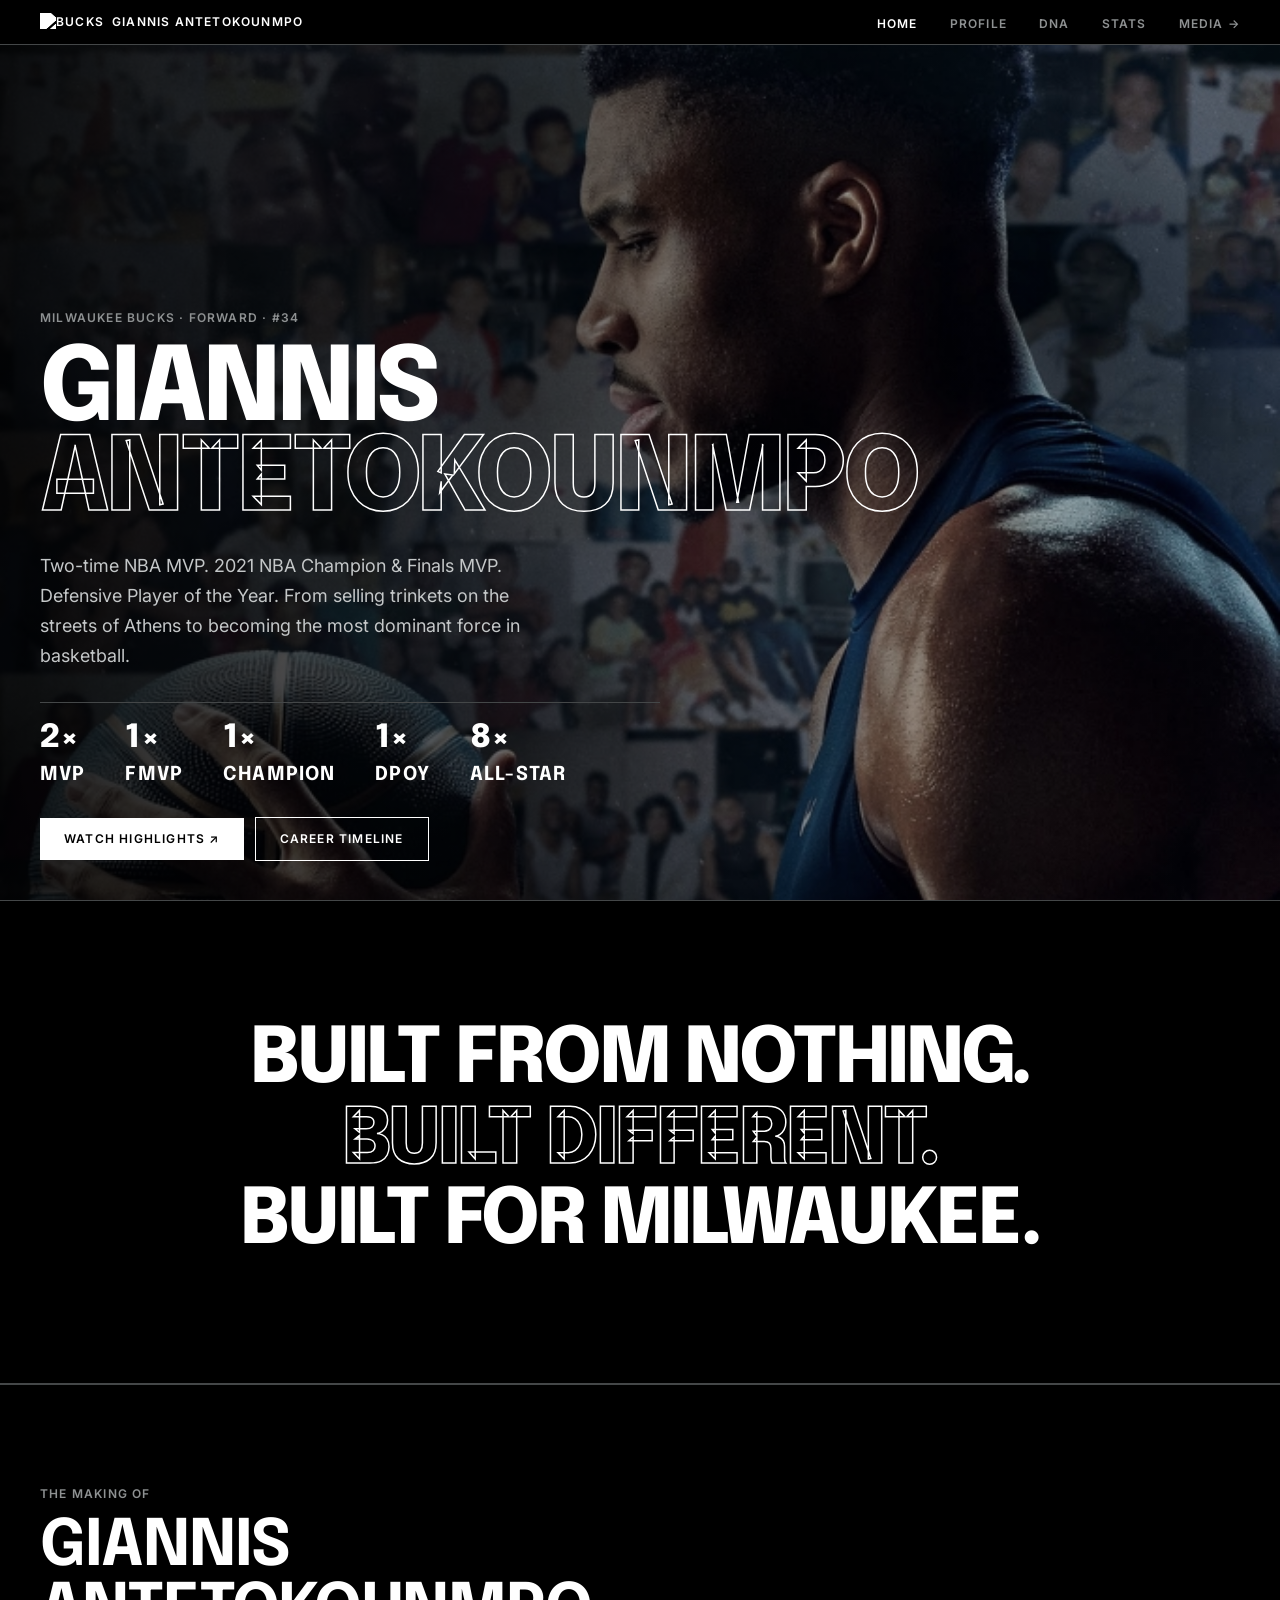
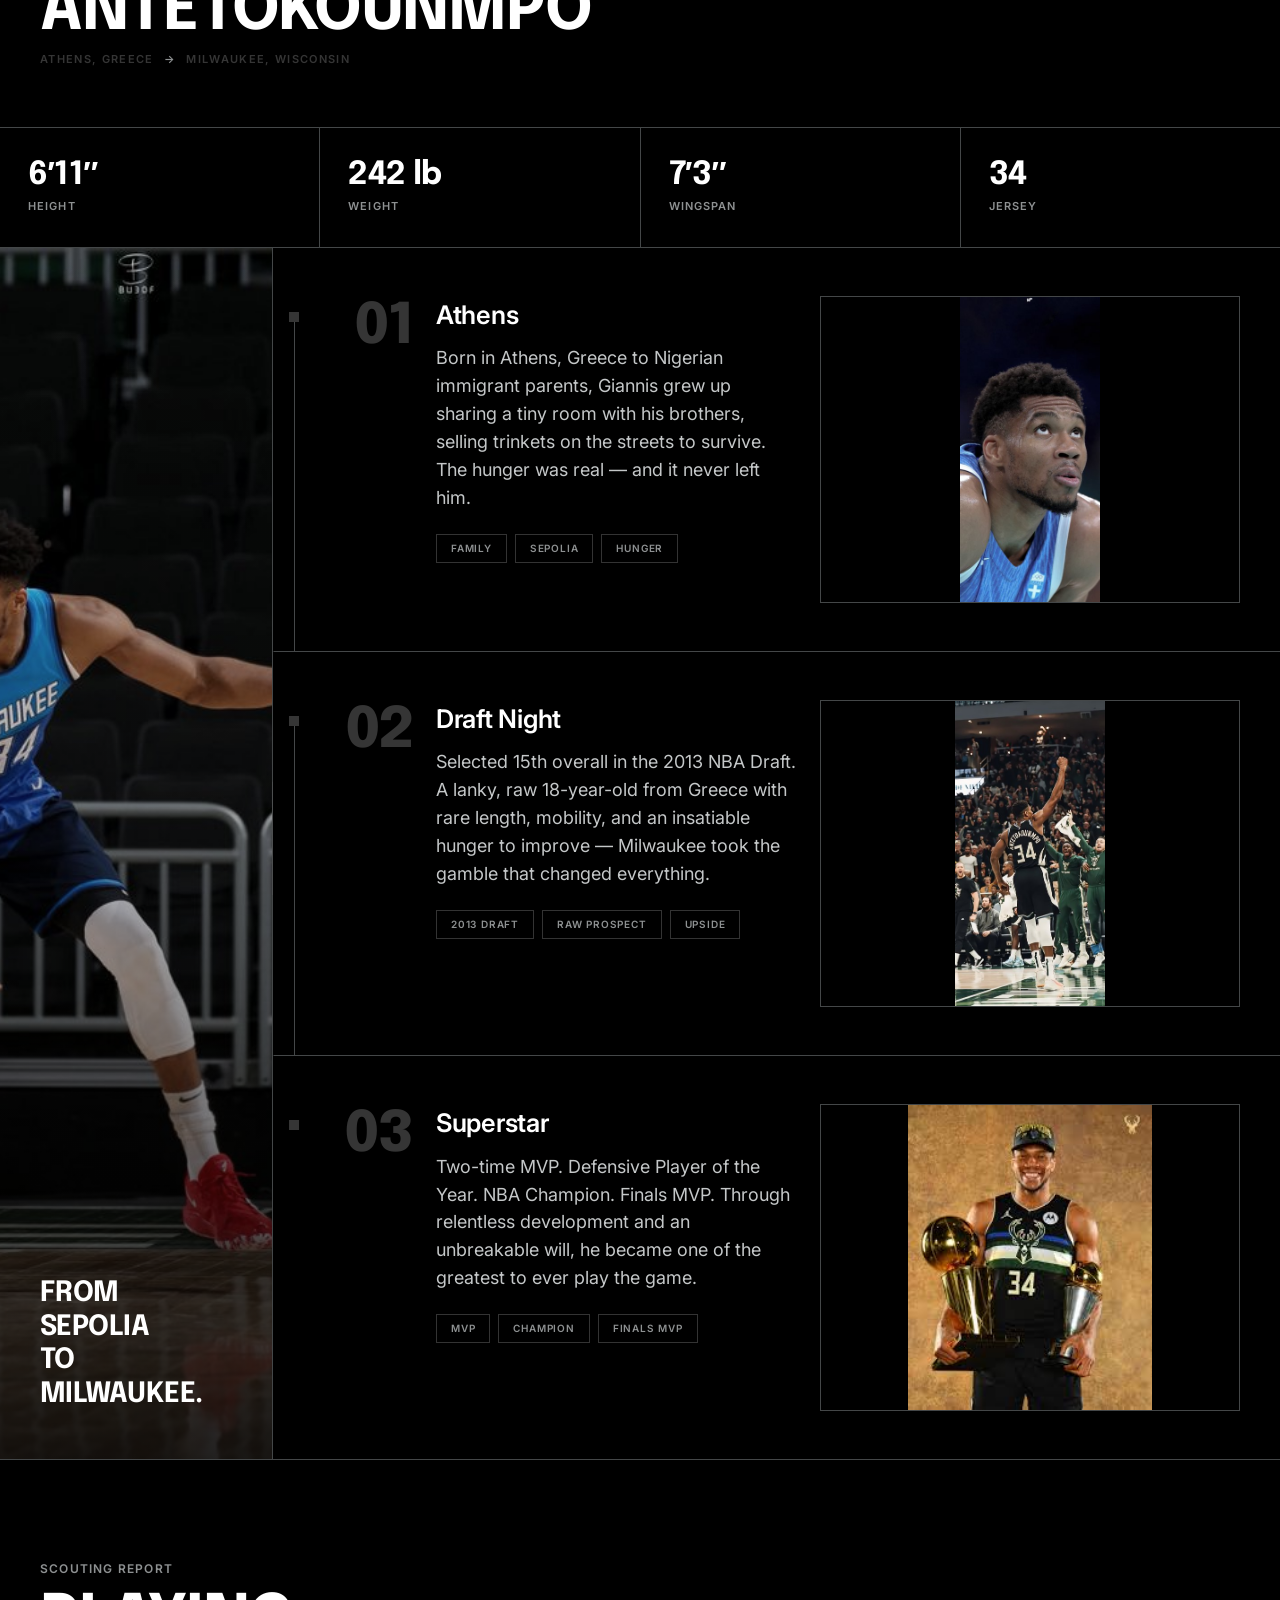
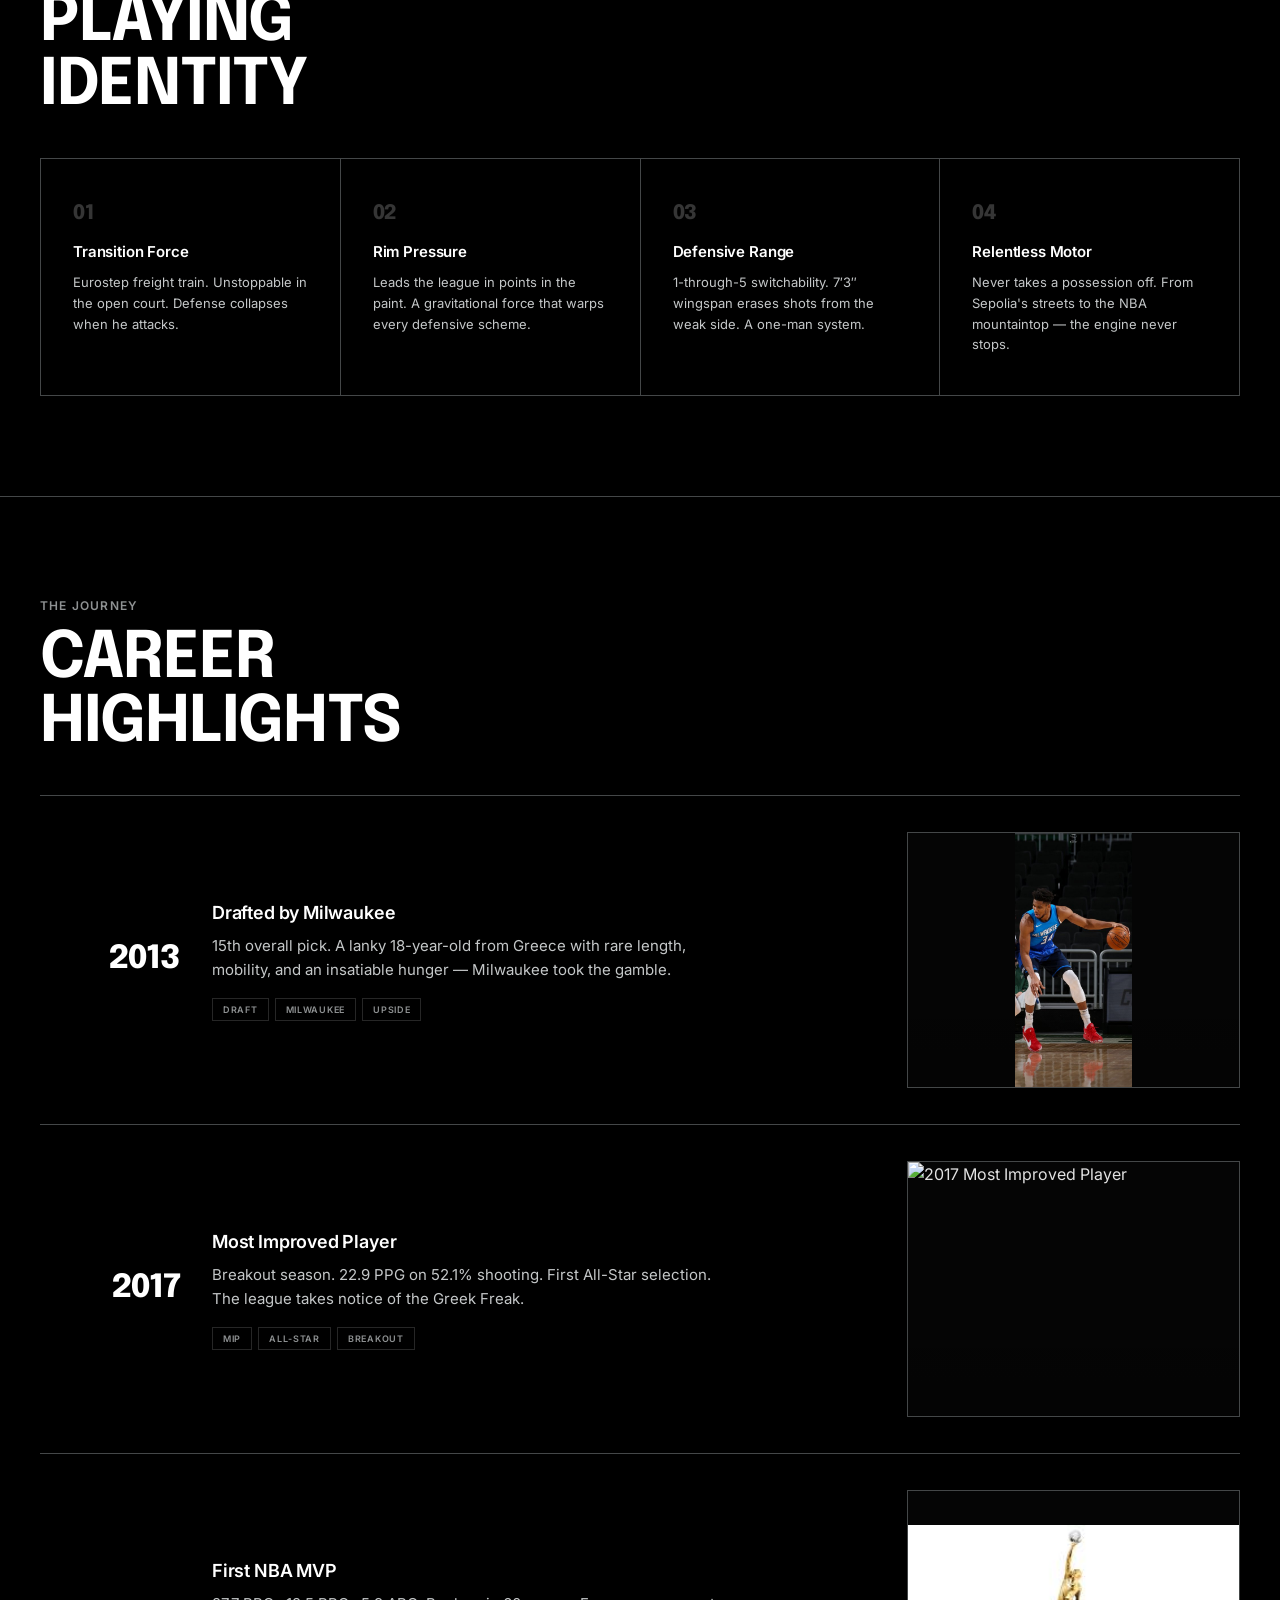
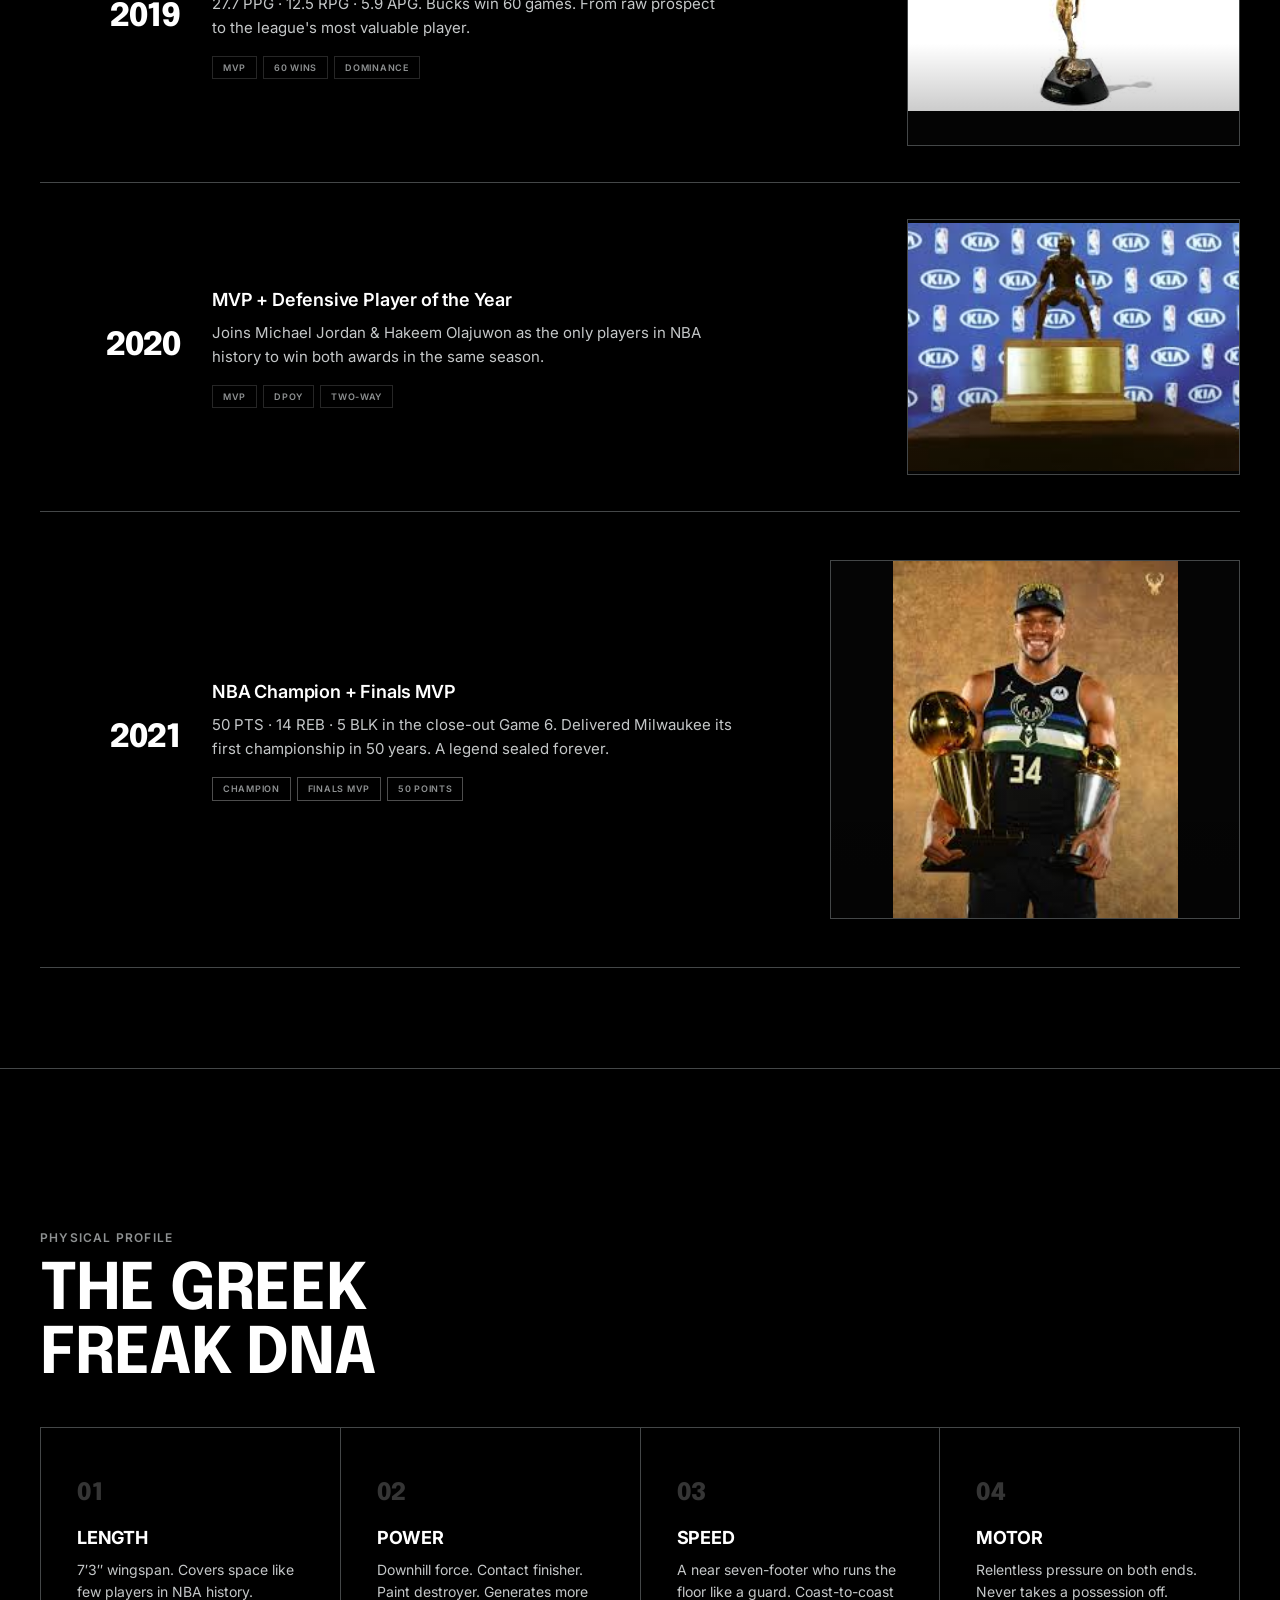
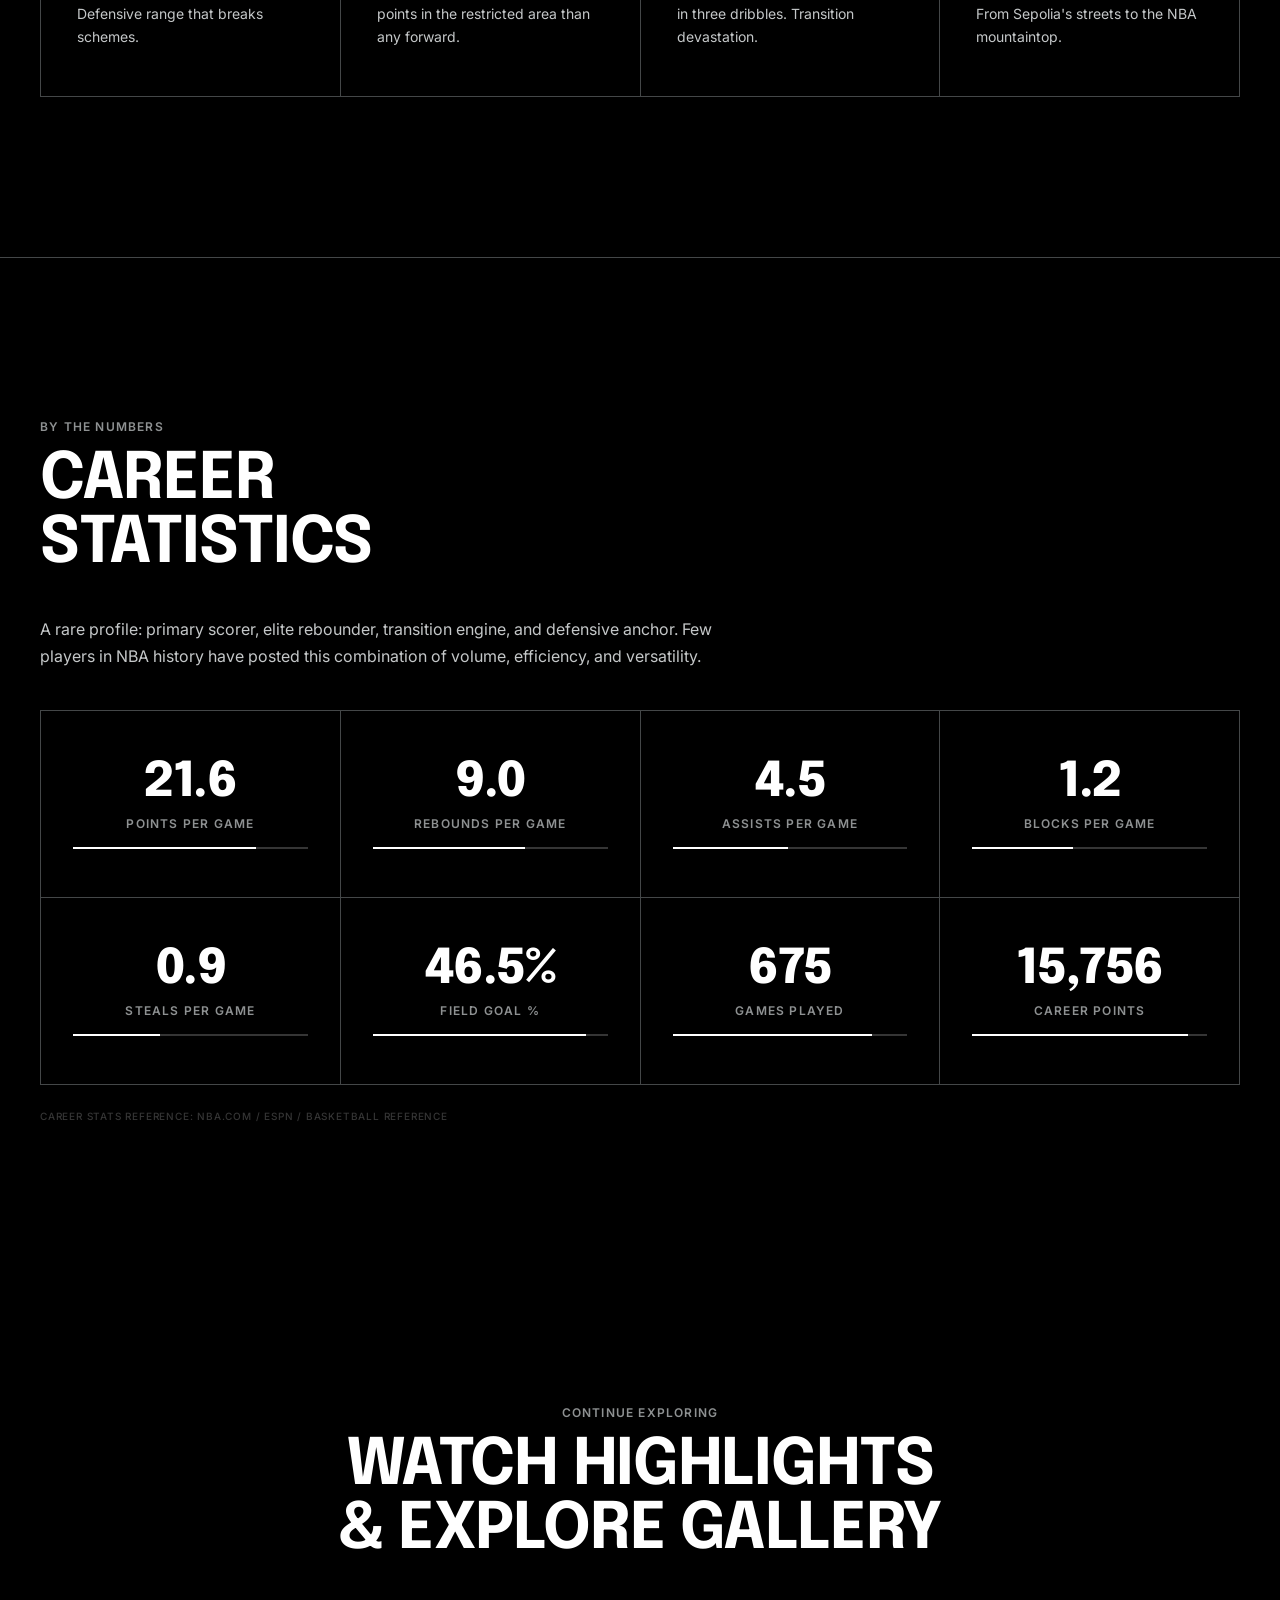
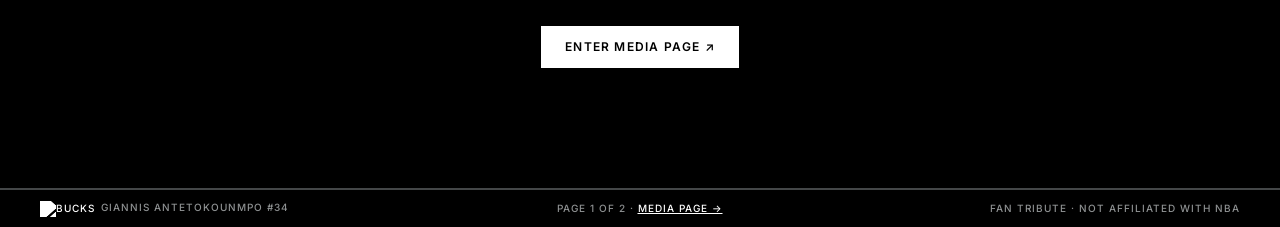
==== commit 29bfa924: "feat: add intro video overlay splash screen - Fullscreen black overlay with "THE GREEK FREAK / GIANN" ====
--- a/index.html
+++ b/index.html
@@ -10,6 +10,19 @@
 <link rel="stylesheet" href="styles.css">
 </head>
 <body>
+
+<!-- Intro Video Overlay -->
+<div class="intro-overlay" id="introOverlay">
+  <div class="intro-pre" id="introPre">
+    <div class="intro-pre-text">
+      <p class="intro-pre-tag">THE GREEK FREAK</p>
+      <h1 class="intro-pre-title">GIANNIS<br>ANTETOKOUNMPO</h1>
+      <button class="intro-enter-btn" id="introEnterBtn">ENTER THE COURT</button>
+    </div>
+  </div>
+  <video class="intro-video" id="introVideo" playsinline preload="auto"></video>
+  <button class="intro-skip" id="introSkip">SKIP</button>
+</div>
 
 <!-- Navigation -->
 <nav class="nav">
--- a/styles.css
+++ b/styles.css
@@ -31,6 +31,71 @@
   overflow-x: hidden;
 }
 
+/* ── Intro Video Overlay ── */
+.intro-overlay {
+  position: fixed; inset: 0; z-index: 10000;
+  background: var(--black);
+  transition: opacity 0.8s ease, visibility 0.8s ease;
+}
+.intro-overlay.is-hidden {
+  opacity: 0; visibility: hidden; pointer-events: none;
+}
+
+/* Initial text screen */
+.intro-pre {
+  position: absolute; inset: 0; z-index: 2;
+  display: flex; align-items: center; justify-content: center;
+  background: var(--black);
+  transition: opacity 0.5s ease, visibility 0.5s ease;
+}
+.intro-pre.is-hidden {
+  opacity: 0; visibility: hidden; pointer-events: none;
+}
+.intro-pre-text {
+  text-align: center; max-width: 800px; padding: 0 40px;
+}
+.intro-pre-tag {
+  font-family: var(--font-body); font-size: 14px; font-weight: 600;
+  letter-spacing: 0.2em; text-transform: uppercase; color: var(--gray-light);
+  margin-bottom: 24px;
+}
+.intro-pre-title {
+  font-family: var(--font-display); font-size: clamp(3rem, 8vw, 7rem);
+  font-weight: 900; letter-spacing: -0.03em; line-height: 0.9;
+  color: var(--white); margin-bottom: 48px;
+}
+.intro-enter-btn {
+  font-family: var(--font-display); font-size: clamp(1rem, 1.8vw, 1.25rem);
+  font-weight: 700; letter-spacing: 0.15em; text-transform: uppercase;
+  color: var(--white); background: transparent;
+  border: 1px solid var(--gray-border); padding: 16px 48px;
+  cursor: pointer; transition: background 0.25s, border-color 0.25s;
+}
+.intro-enter-btn:hover {
+  background: var(--white); color: var(--black); border-color: var(--white);
+}
+
+/* Video element */
+.intro-video {
+  position: absolute; inset: 0; z-index: 1;
+  width: 100%; height: 100%; object-fit: cover;
+  opacity: 0; transition: opacity 0.6s ease;
+}
+.intro-video.is-playing { opacity: 1; }
+
+/* Skip button */
+.intro-skip {
+  position: absolute; top: 32px; right: 40px; z-index: 3;
+  font-family: var(--font-body); font-size: 12px; font-weight: 600;
+  letter-spacing: 0.15em; text-transform: uppercase;
+  color: var(--white); background: transparent;
+  border: 1px solid rgba(255,255,255,0.3); padding: 8px 20px;
+  cursor: pointer; opacity: 0; visibility: hidden;
+  transition: opacity 0.3s, visibility 0.3s, background 0.25s;
+}
+.intro-skip.is-visible { opacity: 1; visibility: visible; }
+.intro-skip:hover { background: var(--white); color: var(--black); border-color: var(--white); }
+
 /* ── Navigation ── */
 .nav {
   position: fixed; top: 0; left: 0; right: 0; z-index: 100;
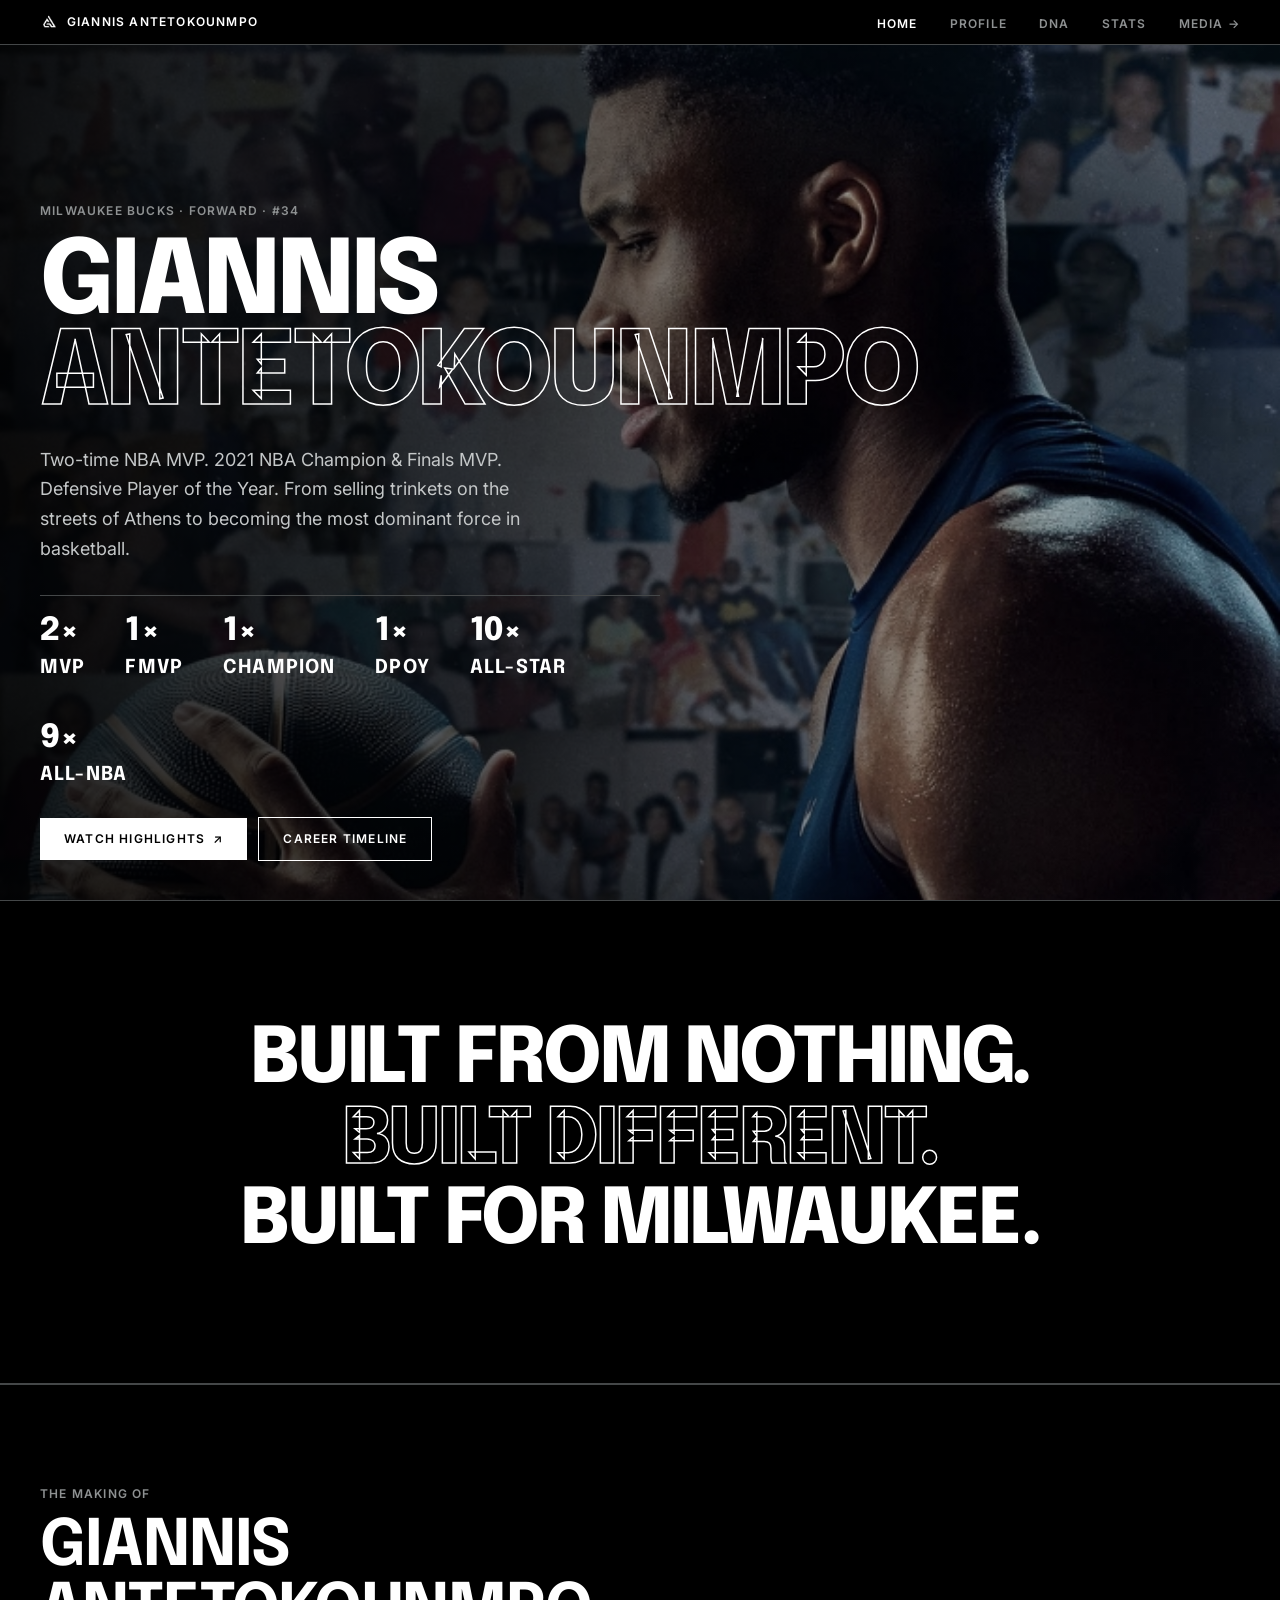
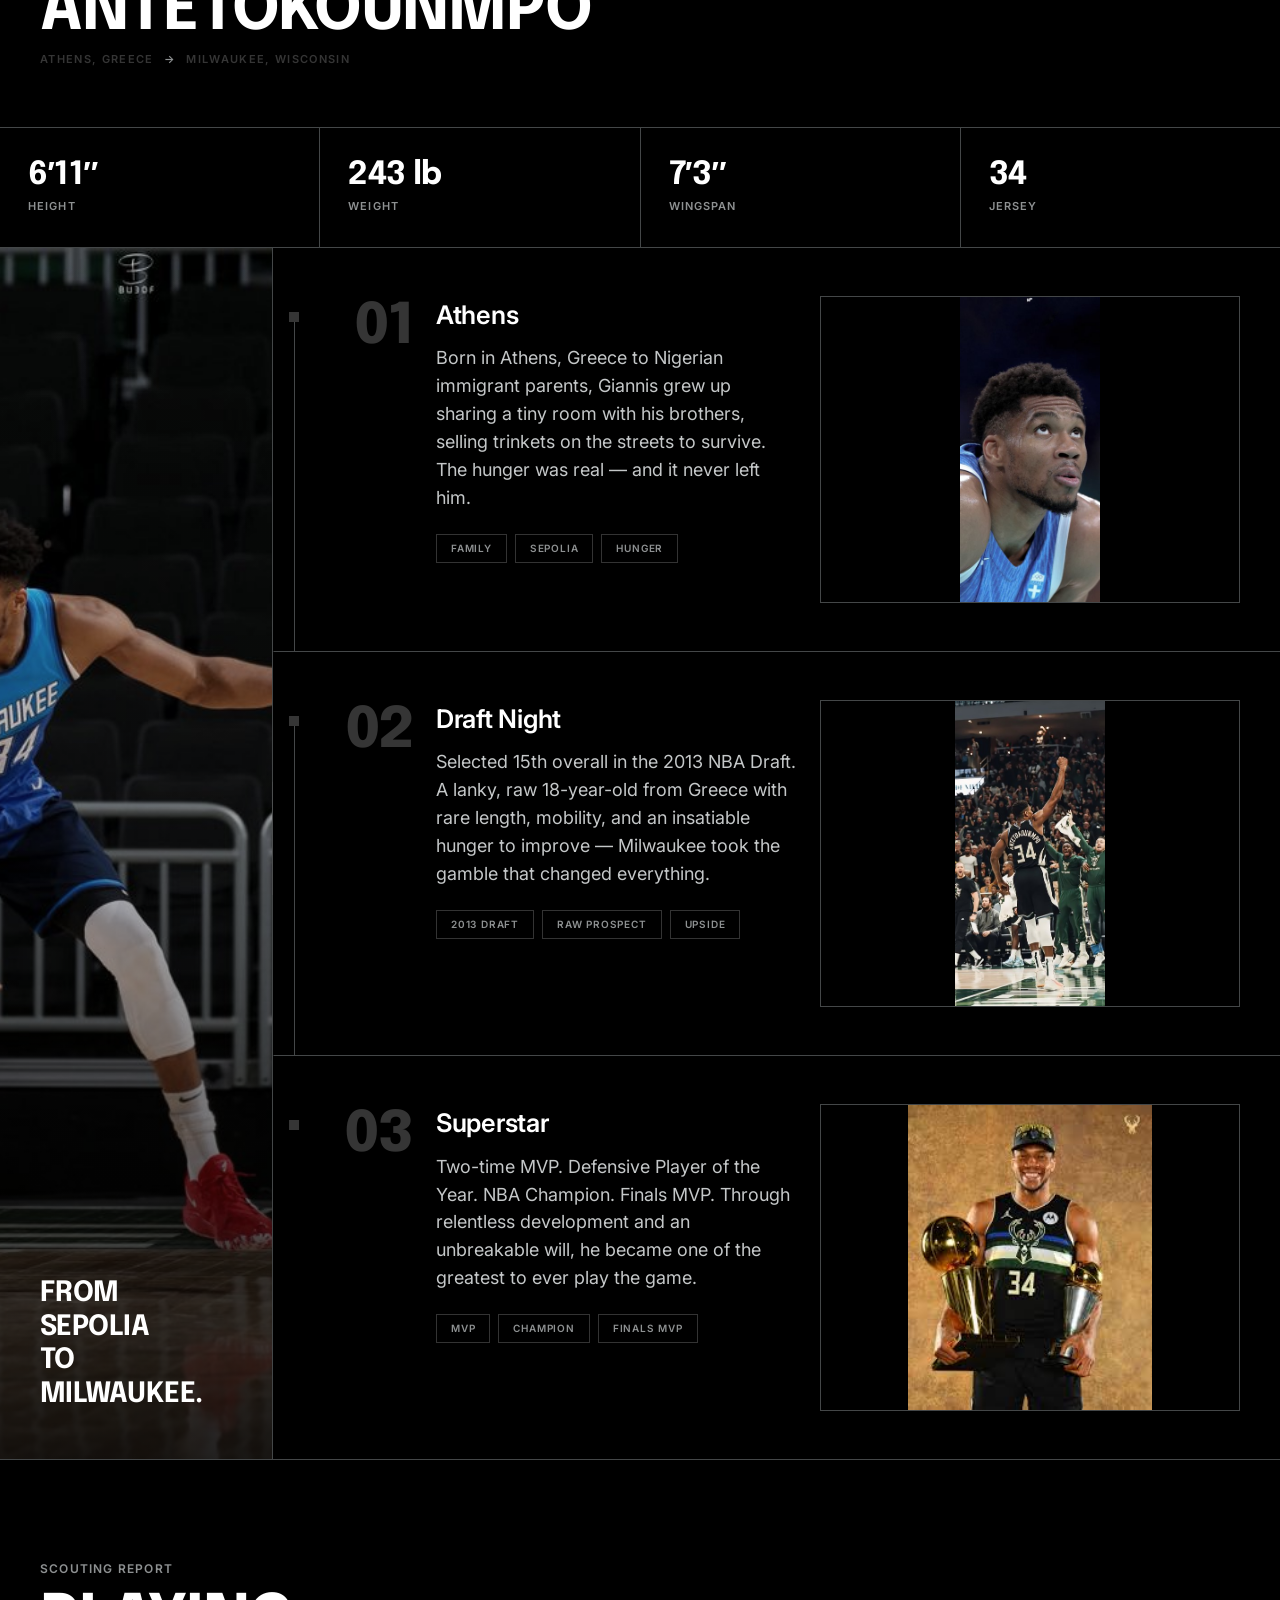
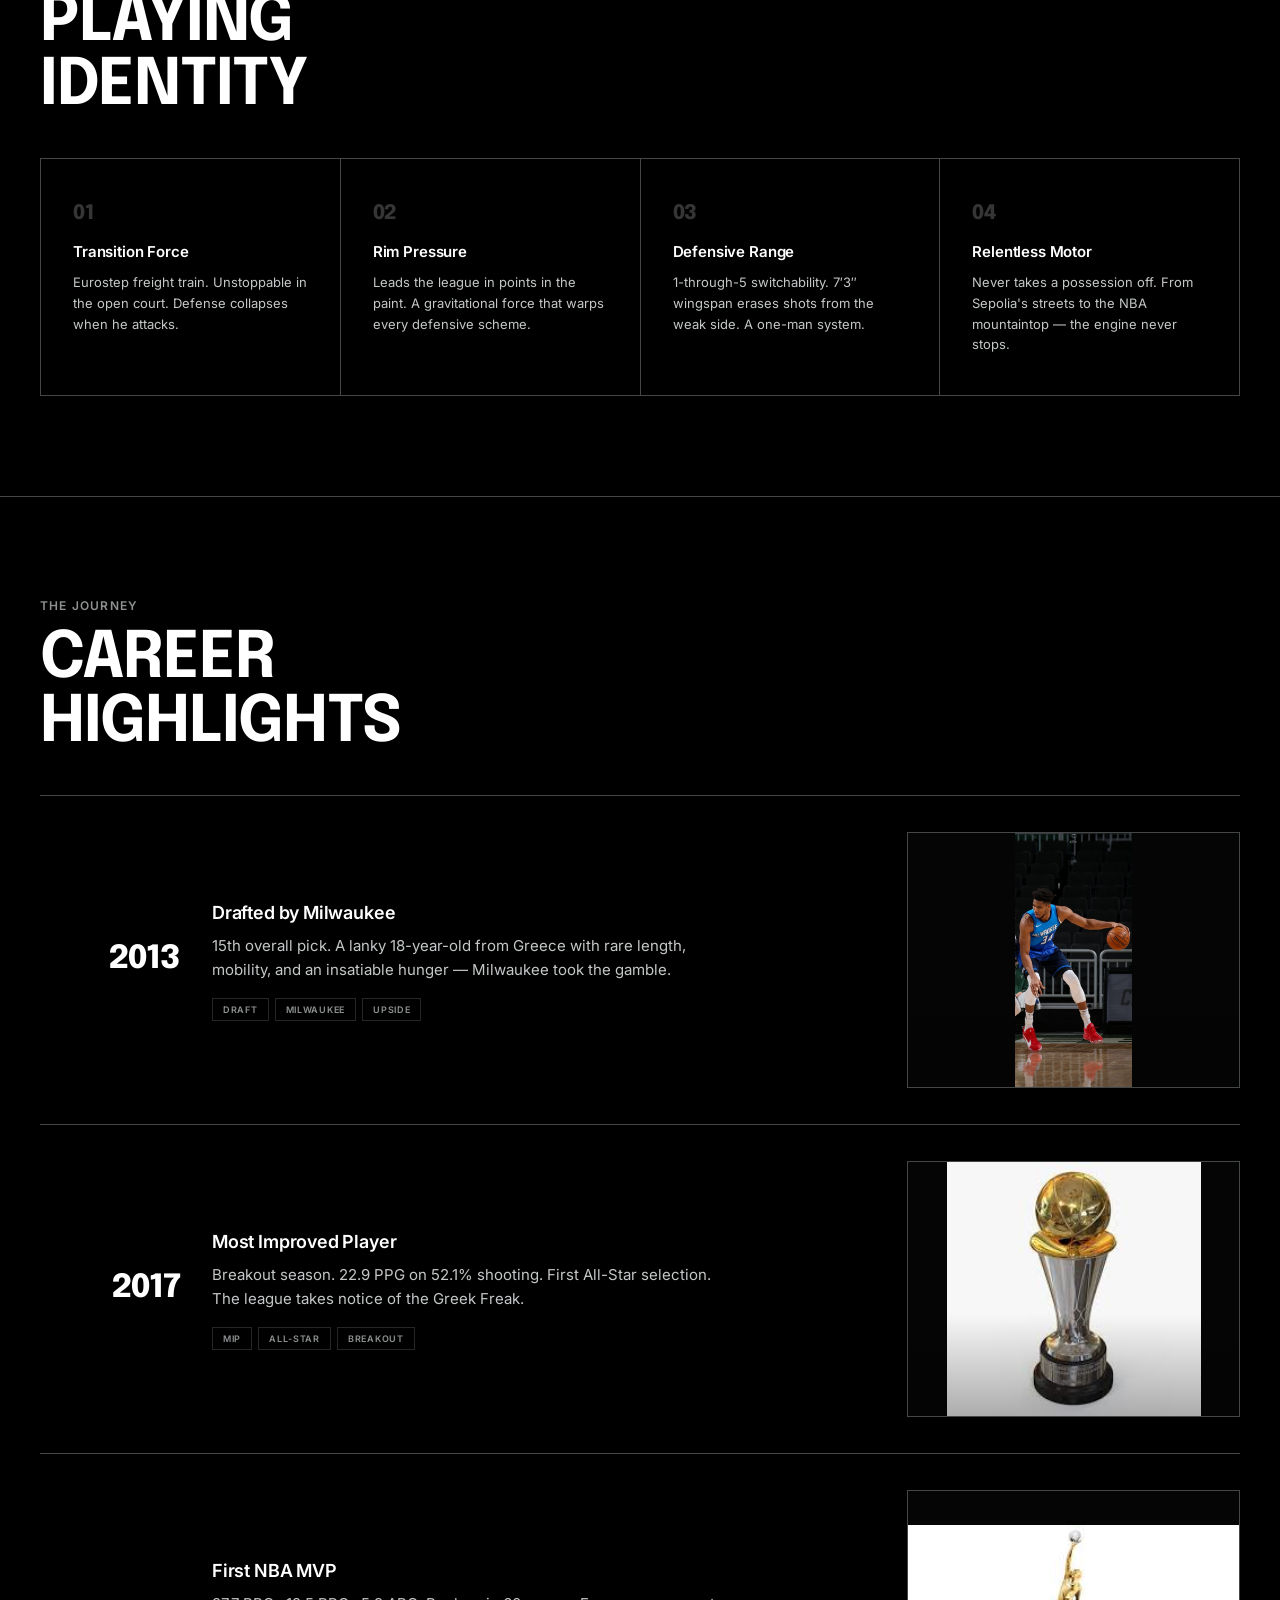
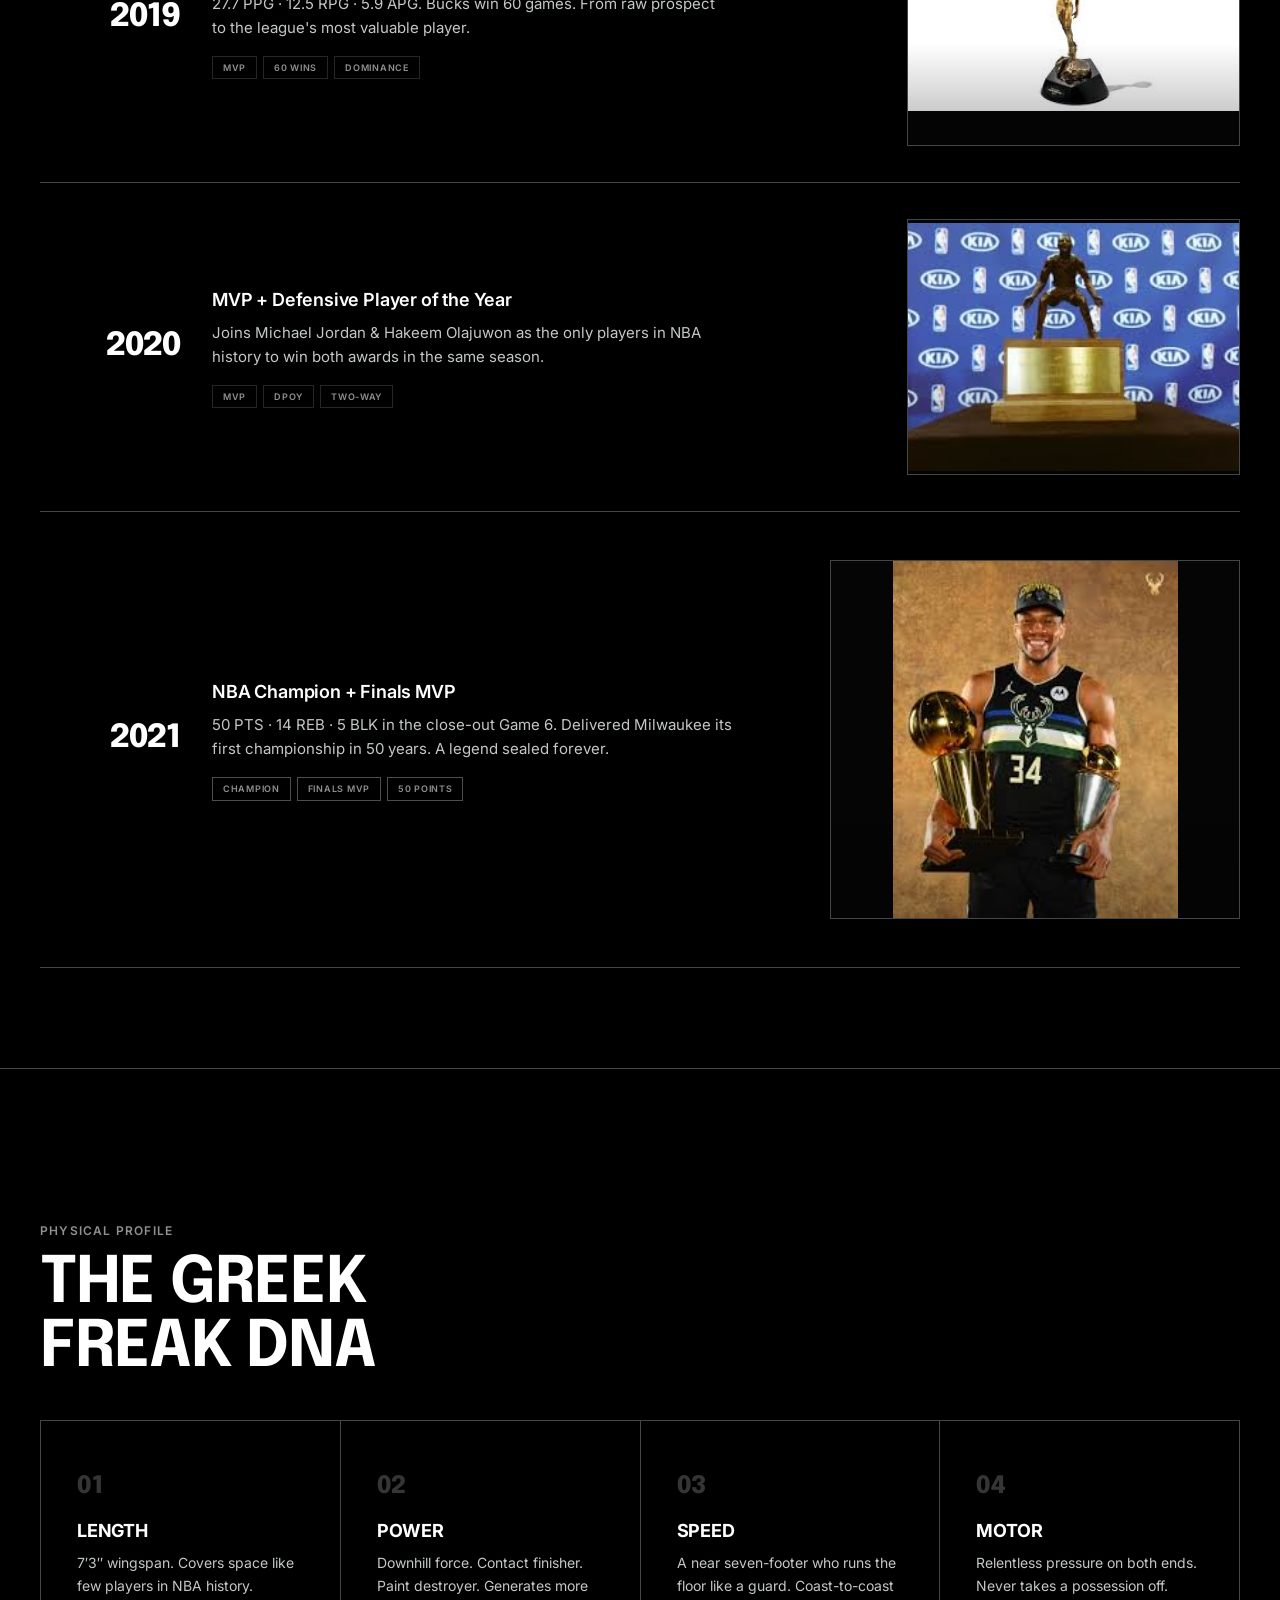
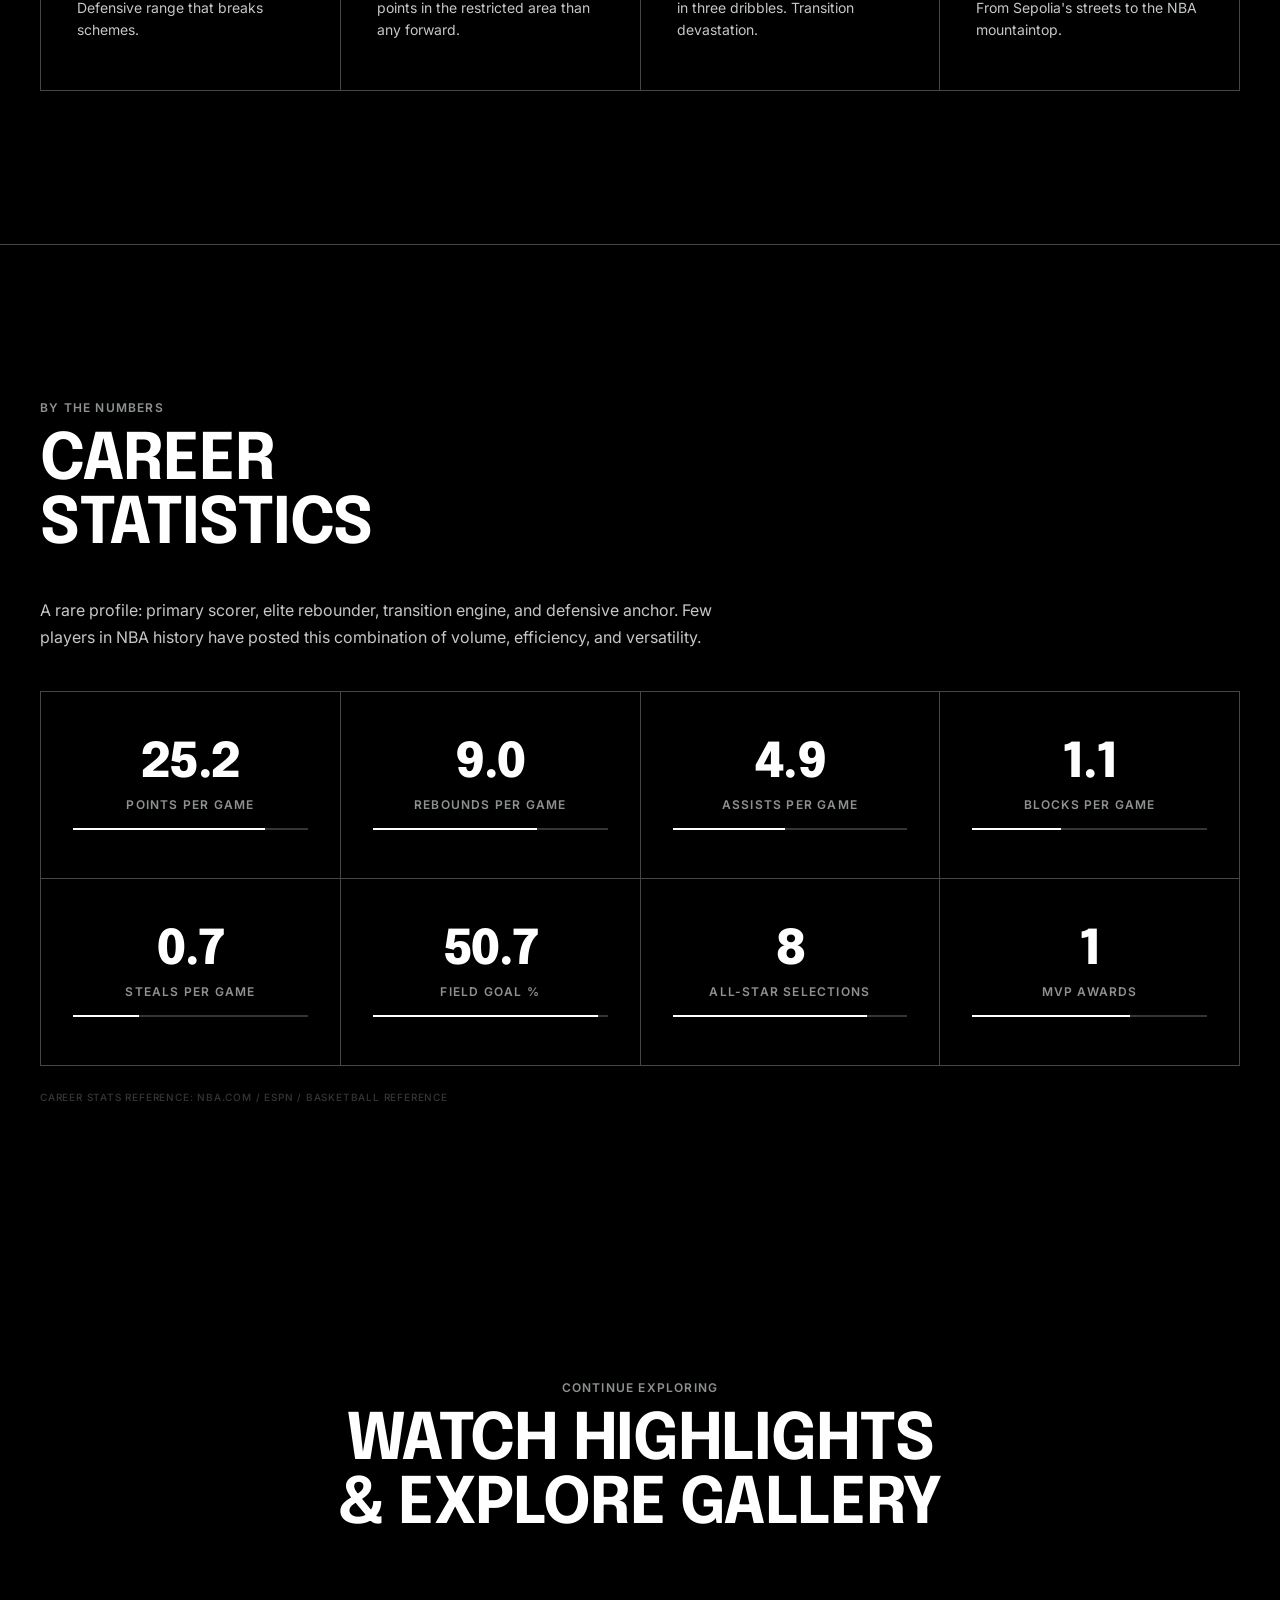
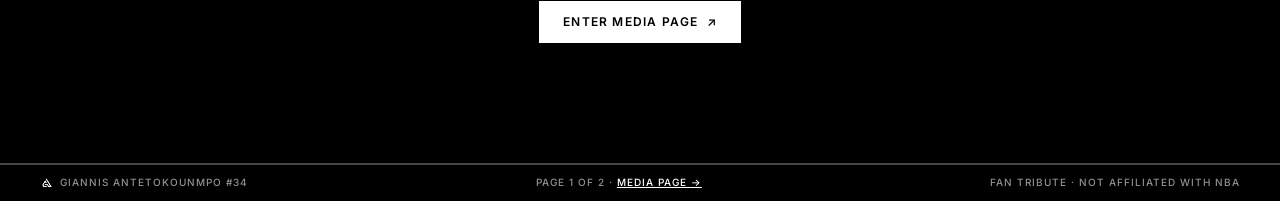
==== commit 01db4d5e: "fix: 修复锚点跳转被固定导航栏遮挡 + SEO优化 + 壁纸扩充 - 添加 scroll-padding-top: 60px 修复导航栏锚点跳转 - 完整 SEO meta 标签（OG, Twit" ====
--- a/index.html
+++ b/index.html
@@ -3,13 +3,27 @@
 <head>
 <meta charset="UTF-8">
 <meta name="viewport" content="width=device-width, initial-scale=1.0">
-<title>GIANNIS ANTETOKOUNMPO</title>
+<title>Giannis Antetokounmpo Fan Site | The Greek Freak</title>
+<meta name="description" content="A fan tribute to Giannis Antetokounmpo — NBA Champion, 2-time MVP, Finals MVP, Defensive Player of the Year, and Milwaukee Bucks superstar.">
+<link rel="canonical" href="https://yns34-hub.github.io/giannis-fansite/">
+<meta property="og:title" content="Giannis Antetokounmpo Fan Site | The Greek Freak">
+<meta property="og:description" content="A fan tribute to Giannis Antetokounmpo — NBA Champion, 2-time MVP, Finals MVP, Defensive Player of the Year, and Milwaukee Bucks superstar.">
+<meta property="og:type" content="website">
+<meta property="og:image" content="https://yns34-hub.github.io/giannis-fansite/assets/wallpapers/EqJAFzEXMAAeiYw.jpg">
+<meta property="og:url" content="https://yns34-hub.github.io/giannis-fansite/">
+<meta name="twitter:card" content="summary_large_image">
+<meta name="twitter:title" content="Giannis Antetokounmpo Fan Site | The Greek Freak">
+<meta name="twitter:description" content="A fan tribute to Giannis Antetokounmpo — NBA Champion, 2-time MVP, Finals MVP, Defensive Player of the Year, and Milwaukee Bucks superstar.">
+<meta name="twitter:image" content="https://yns34-hub.github.io/giannis-fansite/assets/wallpapers/EqJAFzEXMAAeiYw.jpg">
+<link rel="icon" type="image/png" href="assets/logo/giannis-logo.png">
 <link rel="preconnect" href="https://fonts.googleapis.com">
 <link rel="preconnect" href="https://fonts.gstatic.com" crossorigin>
 <link href="https://fonts.googleapis.com/css2?family=Epilogue:wght@400;500;600;700;800;900&family=Inter:wght@400;500;600;700&display=swap" rel="stylesheet">
 <link rel="stylesheet" href="styles.css">
 </head>
 <body>
+
+<a href="#hero" class="skip-link">Skip to content</a>
 
 <!-- Intro Video Overlay -->
 <div class="intro-overlay" id="introOverlay">
@@ -27,7 +41,7 @@
 <!-- Navigation -->
 <nav class="nav">
   <a href="#" class="nav-brand">
-    <img src="https://cdn.nba.com/logos/nba/1610612749/primary/L/logo.svg" alt="Bucks" class="nav-logo-mark">
+    <img src="assets/logo/giannis-logo.png" alt="Giannis" class="nav-logo-mark giannis-logo">
     Giannis Antetokounmpo
   </a>
   <ul class="nav-links">
@@ -35,14 +49,14 @@
     <li><a href="#profile">Profile</a></li>
     <li><a href="#dna">DNA</a></li>
     <li><a href="#stats">Stats</a></li>
-    <li><a href="media.html">Media →</a></li>
+    <li><a href="media.html">Media <span aria-hidden="true">→</span></a></li>
   </ul>
 </nav>
 
 <!-- Hero — fullscreen cinematic -->
 <section class="hero" id="hero">
   <div class="hero-bg">
-    <img src="assets/wallpapers/1725239083-79e882dc1b6f011-682x1024.jpg" alt="">
+    <img src="assets/wallpapers/1725239083-79e882dc1b6f011-682x1024.jpg" alt="Giannis Antetokounmpo on the court" fetchpriority="high">
   </div>
   <div class="hero-mask"></div>
   <div class="hero-content">
@@ -62,10 +76,11 @@
         <div class="hero-meta-item"><div class="num">1×</div><div class="lbl">FMVP</div></div>
         <div class="hero-meta-item"><div class="num">1×</div><div class="lbl">Champion</div></div>
         <div class="hero-meta-item"><div class="num">1×</div><div class="lbl">DPOY</div></div>
-        <div class="hero-meta-item"><div class="num">8×</div><div class="lbl">All-Star</div></div>
+        <div class="hero-meta-item"><div class="num">10×</div><div class="lbl">All-Star</div></div>
+        <div class="hero-meta-item"><div class="num">9×</div><div class="lbl">All-NBA</div></div>
       </div>
       <div style="margin-top:28px; display:flex; gap:12px;">
-        <a href="media.html" class="btn btn-primary">Watch Highlights ↗</a>
+        <a href="media.html" class="btn btn-primary">Watch Highlights <span aria-hidden="true">↗</span></a>
         <a href="media.html#career" class="btn btn-ghost">Career Timeline</a>
       </div>
     </div>
@@ -92,7 +107,7 @@
   <div class="container profile-header">
     <p class="section-label">The Making Of</p>
     <h2 class="section-title">GIANNIS<br>ANTETOKOUNMPO</h2>
-    <p class="origin-route">ATHENS, GREECE <span class="route-arrow">→</span> MILWAUKEE, WISCONSIN</p>
+    <p class="origin-route">ATHENS, GREECE <span class="route-arrow" aria-hidden="true">→</span> MILWAUKEE, WISCONSIN</p>
   </div>
 
   <!-- Body Data Bar -->
@@ -102,7 +117,7 @@
       <div class="lbl">Height</div>
     </div>
     <div class="figure-data-cell">
-      <div class="val">242 lb</div>
+      <div class="val">243 lb</div>
       <div class="lbl">Weight</div>
     </div>
     <div class="figure-data-cell">
@@ -249,7 +264,7 @@
             </div>
           </div>
           <div class="career-image">
-            <img src="assets/awards/mip.jfif" alt="2017 Most Improved Player" loading="lazy" decoding="async">
+            <img src="assets/awards/fmvp.jfif" alt="2017 Most Improved Player" loading="lazy" decoding="async">
           </div>
         </div>
         <div class="career-item">
@@ -342,14 +357,14 @@
     <h2 class="section-title">CAREER<br>STATISTICS</h2>
     <p class="stats-intro">A rare profile: primary scorer, elite rebounder, transition engine, and defensive anchor. Few players in NBA history have posted this combination of volume, efficiency, and versatility.</p>
     <div class="stats-grid reveal">
-      <div class="stat-cell"><div class="num" data-target="23.4">0</div><div class="lbl">Points Per Game</div><div class="bar"><span style="width:78%"></span></div></div>
-      <div class="stat-cell"><div class="num" data-target="9.8">0</div><div class="lbl">Rebounds Per Game</div><div class="bar"><span style="width:65%"></span></div></div>
-      <div class="stat-cell"><div class="num" data-target="4.9">0</div><div class="lbl">Assists Per Game</div><div class="bar"><span style="width:49%"></span></div></div>
-      <div class="stat-cell"><div class="num" data-target="1.3">0</div><div class="lbl">Blocks Per Game</div><div class="bar"><span style="width:43%"></span></div></div>
-      <div class="stat-cell"><div class="num" data-target="1.1">0</div><div class="lbl">Steals Per Game</div><div class="bar"><span style="width:37%"></span></div></div>
-      <div class="stat-cell"><div class="num" data-target="54.5%">0</div><div class="lbl">Field Goal %</div><div class="bar"><span style="width:91%"></span></div></div>
-      <div class="stat-cell"><div class="num" data-target="792">0</div><div class="lbl">Games Played</div><div class="bar"><span style="width:85%"></span></div></div>
-      <div class="stat-cell"><div class="num" data-target="18502">0</div><div class="lbl">Career Points</div><div class="bar"><span style="width:92%"></span></div></div>
+      <div class="stat-cell"><div class="num" data-target="27.6">27.6</div><div class="lbl">Points Per Game</div><div class="bar"><span style="width:82%"></span></div></div>
+      <div class="stat-cell"><div class="num" data-target="9.8">9.8</div><div class="lbl">Rebounds Per Game</div><div class="bar"><span style="width:70%"></span></div></div>
+      <div class="stat-cell"><div class="num" data-target="5.4">5.4</div><div class="lbl">Assists Per Game</div><div class="bar"><span style="width:48%"></span></div></div>
+      <div class="stat-cell"><div class="num" data-target="1.2">1.2</div><div class="lbl">Blocks Per Game</div><div class="bar"><span style="width:38%"></span></div></div>
+      <div class="stat-cell"><div class="num" data-target="0.8">0.8</div><div class="lbl">Steals Per Game</div><div class="bar"><span style="width:28%"></span></div></div>
+      <div class="stat-cell"><div class="num" data-target="60.1">60.1</div><div class="lbl">Field Goal %</div><div class="bar"><span style="width:96%"></span></div></div>
+      <div class="stat-cell"><div class="num" data-target="10">10</div><div class="lbl">All-Star Selections</div><div class="bar"><span style="width:83%"></span></div></div>
+      <div class="stat-cell"><div class="num" data-target="2">2</div><div class="lbl">MVP Awards</div><div class="bar"><span style="width:67%"></span></div></div>
     </div>
     <p class="stats-source">Career stats reference: NBA.com / ESPN / Basketball Reference</p>
   </div>
@@ -360,17 +375,33 @@
   <div class="container">
     <p class="section-label">Continue Exploring</p>
     <h2 class="section-title">WATCH HIGHLIGHTS<br>&amp; EXPLORE GALLERY</h2>
-    <a href="media.html" class="btn btn-primary">Enter Media Page ↗</a>
+    <a href="media.html" class="btn btn-primary">Enter Media Page <span aria-hidden="true">↗</span></a>
   </div>
 </section>
 
 <!-- Footer -->
 <footer class="footer">
-  <span><img src="https://cdn.nba.com/logos/nba/1610612749/primary/L/logo.svg" alt="Bucks" class="footer-logo-mark"> Giannis Antetokounmpo #34</span>
-  <span>Page 1 of 2 · <a href="media.html" style="color:var(--white);">Media Page →</a></span>
+  <span><img src="assets/logo/giannis-logo.png" alt="Giannis" class="footer-logo-mark giannis-logo"> Giannis Antetokounmpo #34</span>
+  <span>Page 1 of 2 · <a href="media.html" style="color:var(--white);">Media Page <span aria-hidden="true">→</span></a></span>
   <span>Fan Tribute · Not Affiliated with NBA</span>
 </footer>
 
+<script type="application/ld+json">
+{
+  "@context": "https://schema.org",
+  "@type": "Person",
+  "name": "Giannis Antetokounmpo",
+  "alternateName": "The Greek Freak",
+  "birthDate": "1994-12-06",
+  "birthPlace": "Athens, Greece",
+  "nationality": "Greek",
+  "jobTitle": "Professional Basketball Player",
+  "memberOf": {
+    "@type": "SportsTeam",
+    "name": "Milwaukee Bucks"
+  }
+}
+</script>
 <script src="script.js" defer></script>
 </body>
 </html>
--- a/styles.css
+++ b/styles.css
@@ -17,18 +17,18 @@
   --text-muted: #8E9192;
   --font-display: 'Epilogue', sans-serif;
   --font-body: 'Inter', sans-serif;
-  --section-gap: 160px;
-  --grid-margin: 40px;
+  --section-gap: clamp(80px, 12vw, 160px);
+  --grid-margin: clamp(16px, 4vw, 40px);
   --element-gap: 20px;
   --nav-padding: 10px;
 }
 
 *, *::before, *::after { margin: 0; padding: 0; box-sizing: border-box; }
-html { scroll-behavior: smooth; }
+html { scroll-behavior: smooth; max-width: 100%; overflow-x: hidden; scroll-padding-top: 60px; }
 body {
   font-family: var(--font-body); background: var(--black); color: var(--text);
   line-height: 1.5; -webkit-font-smoothing: antialiased; -moz-osx-font-smoothing: grayscale;
-  overflow-x: hidden;
+  overflow-x: hidden; max-width: 100%;
 }
 
 /* ── Intro Video Overlay ── */
@@ -109,6 +109,7 @@
   text-decoration: none; display: flex; align-items: center; gap: 8px;
 }
 .nav-logo-mark { height: 18px; width: auto; filter: brightness(0) invert(1); }
+.giannis-logo { height: 22px; filter: none; }
 .nav-links { display: flex; gap: 32px; list-style: none; }
 .nav-links a {
   font-family: var(--font-body); font-size: 12px; font-weight: 600;
@@ -116,7 +117,7 @@
   text-decoration: none; transition: color 0.2s;
 }
 .nav-links a:hover { color: var(--white); }
-@media (max-width: 768px) { .nav-links { display: none; } .nav { padding: var(--nav-padding) 20px; } }
+@media (max-width: 768px) { .nav { padding: var(--nav-padding) 20px; } }
 
 /* ── Container ── */
 .container { max-width: 1800px; margin: 0 auto; padding: 0 var(--grid-margin); }
@@ -282,7 +283,7 @@
   white-space: nowrap; user-select: none;
 }
 @media (max-width: 1024px) { .origin-layout { grid-template-columns: 45fr 55fr; } }
-@media (max-width: 768px) { .origin-layout { grid-template-columns: 1fr; } }
+@media (max-width: 900px)  { .origin-layout { grid-template-columns: 1fr; } }
 
 /* Left: Image Card */
 .origin-image-card {
@@ -651,7 +652,7 @@
   background: var(--surface); color: var(--text-muted); min-height: 200px;
   font-family: var(--font-body); font-size: 12px; text-align: center;
 }
-.img-fallback::before { content: '📷'; display: block; font-size: 2rem; margin-bottom: 8px; }
+.img-fallback::before { content: ''; display: block; width: 32px; height: 32px; margin-bottom: 8px; background: var(--gray-mid); mask-image: url("data:image/svg+xml,%3Csvg xmlns='http://www.w3.org/2000/svg' viewBox='0 0 24 24' fill='white'%3E%3Cpath d='M21 19V5c0-1.1-.9-2-2-2H5c-1.1 0-2 .9-2 2v14c0 1.1.9 2 2 2h14c1.1 0 2-.9 2-2zM8.5 13.5l2.5 3.01L14.5 12l4.5 6H5l3.5-4.5z'/%3E%3C/svg%3E"); -webkit-mask-image: url("data:image/svg+xml,%3Csvg xmlns='http://www.w3.org/2000/svg' viewBox='0 0 24 24' fill='white'%3E%3Cpath d='M21 19V5c0-1.1-.9-2-2-2H5c-1.1 0-2 .9-2 2v14c0 1.1.9 2 2 2h14c1.1 0 2-.9 2-2zM8.5 13.5l2.5 3.01L14.5 12l4.5 6H5l3.5-4.5z'/%3E%3C/svg%3E"); }
 
 /* ── CTA Button ── */
 .btn {
@@ -686,6 +687,7 @@
 }
 @media (max-width: 768px) { .footer { padding: var(--nav-padding) 20px; flex-direction: column; text-align: center; } }
 .footer-logo-mark { height: 14px; width: auto; filter: brightness(0) invert(1); vertical-align: middle; margin-right: 2px; }
+.footer-logo-mark.giannis-logo { height: 16px; filter: none; }
 
 /* ── Animations (see bottom for reveal) ── */
 
@@ -840,3 +842,456 @@
 .nav-links a.active { color: var(--white); }
 .reveal { opacity: 0; transform: translateY(24px); transition: all 0.7s ease; }
 .reveal.visible { opacity: 1; transform: translateY(0); }
+
+/* ═══════════════════════════════════════════════════════
+   ACCESSIBILITY
+   ═══════════════════════════════════════════════════════ */
+
+/* 减少动画偏好 */
+@media (prefers-reduced-motion: reduce) {
+  *, *::before, *::after {
+    animation-duration: 0.01ms !important;
+    animation-iteration-count: 1 !important;
+    transition-duration: 0.01ms !important;
+  }
+  html { scroll-behavior: auto; }
+  .reveal { opacity: 1; transform: none; transition: none; }
+  .stat-cell .bar span { transition: none; }
+}
+
+/* 键盘焦点可见 */
+:focus-visible {
+  outline: 2px solid var(--white);
+  outline-offset: 2px;
+}
+.nav-links a:focus-visible {
+  outline-color: var(--white);
+  outline-offset: 4px;
+  color: var(--white);
+}
+.btn:focus-visible, .intro-enter-btn:focus-visible, .intro-skip:focus-visible {
+  outline: 2px solid var(--white);
+  outline-offset: 2px;
+}
+.filter-btn:focus-visible {
+  outline: 2px solid var(--white);
+  outline-offset: 2px;
+  border-color: var(--white);
+}
+.video-cell:focus-visible {
+  outline: 2px solid var(--white);
+  outline-offset: -2px;
+}
+
+/* 跳过导航链接（可选，对键盘用户友好） */
+.skip-link {
+  position: absolute; top: -100px; left: 16px;
+  background: var(--white); color: var(--black);
+  padding: 8px 16px; z-index: 10001;
+  font-family: var(--font-body); font-size: 12px; font-weight: 600;
+  text-decoration: none;
+}
+.skip-link:focus { top: 16px; }
+
+/* ═══════════════════════════════════════════════════════
+   ENHANCED MOBILE RESPONSIVENESS
+   ═══════════════════════════════════════════════════════ */
+
+/* 375px 窄屏优化 */
+@media (max-width: 480px) {
+  .hero-title {
+    font-size: clamp(2.25rem, 12vw, 3.5rem);
+  }
+  .hero-sub {
+    font-size: 14px;
+  }
+  .hero-meta {
+    gap: 20px;
+  }
+  .hero-meta-item .num {
+    font-size: 1.5rem;
+  }
+  .hero-meta-item .lbl {
+    font-size: 0.75rem;
+  }
+  .theme-line {
+    font-size: clamp(1.5rem, 8vw, 2.5rem);
+  }
+  .section-title {
+    font-size: clamp(1.75rem, 7vw, 2.5rem);
+  }
+  .stat-cell {
+    padding: 32px 20px;
+  }
+  .stat-cell .num {
+    font-size: 2rem;
+  }
+  .stat-cell .lbl {
+    font-size: 10px;
+  }
+  .stats-intro {
+    font-size: 14px;
+  }
+  .dna-card {
+    padding: 24px 20px;
+  }
+  .figure-data-cell {
+    padding: 24px 16px;
+  }
+  .figure-data-cell .val {
+    font-size: 1.5rem;
+  }
+  .btn {
+    padding: 10px 18px;
+    font-size: 11px;
+  }
+  .hero-content {
+    padding: 80px 20px 32px;
+  }
+  .origin-image-card {
+    min-height: 300px;
+    max-height: 300px;
+  }
+  .origin-quote {
+    font-size: 1.1rem;
+  }
+  .career-item {
+    grid-template-columns: 1fr;
+    gap: 12px;
+    padding: 20px 0;
+  }
+  .career-image {
+    height: 200px;
+  }
+  .project-row, .col-header {
+    grid-template-columns: 1fr 0.6fr;
+    font-size: 13px;
+  }
+  .project-row .meta:nth-child(3),
+  .col-header span:nth-child(3) {
+    display: none;
+  }
+  .legacy-title {
+    font-size: clamp(1.75rem, 8vw, 2.5rem);
+  }
+  .legacy-sub {
+    font-size: 14px;
+  }
+  .intro-pre-title {
+    font-size: clamp(2rem, 10vw, 3.5rem);
+  }
+  .intro-enter-btn {
+    padding: 12px 32px;
+    font-size: 0.875rem;
+  }
+}
+
+/* 430px 中窄屏 */
+@media (min-width: 431px) and (max-width: 640px) {
+  .hero-title {
+    font-size: clamp(2.75rem, 10vw, 4rem);
+  }
+  .hero-meta {
+    gap: 28px;
+  }
+  .stat-cell {
+    padding: 36px 24px;
+  }
+  .stat-cell .num {
+    font-size: 2.25rem;
+  }
+}
+
+/* 768px 平板 */
+@media (max-width: 768px) {
+  /* 移动端导航优化 */
+  .nav {
+    padding: 8px 16px;
+    flex-wrap: nowrap;
+  }
+  .nav-brand {
+    font-size: 10px;
+    gap: 6px;
+  }
+  .nav-logo-mark {
+    height: 14px;
+  }
+  .nav-links {
+    display: flex;
+    gap: 14px;
+    overflow-x: auto;
+    white-space: nowrap;
+    -webkit-overflow-scrolling: touch;
+    scrollbar-width: none;
+  }
+  .nav-links::-webkit-scrollbar { display: none; }
+  .nav-links a {
+    font-size: 10px;
+    letter-spacing: 0.06em;
+  }
+
+  /* 统计卡片双列 */
+  .stats-grid {
+    grid-template-columns: repeat(2, 1fr);
+  }
+
+  /* 媒体页视频 — 640px 已处理单列，768px 保持双列 */
+
+  /* 图库 — 平板保持双列，480px 已处理单列 */
+
+  /* Hero 不溢出 */
+  .hero-text {
+    max-width: 100%;
+  }
+
+  /* 导航不遮挡内容 */
+  .hero-content {
+    padding-top: 80px;
+  }
+
+  /* 职业生涯表格简化 */
+  .project-row, .col-header {
+    grid-template-columns: 1fr 1fr;
+    gap: 10px;
+  }
+  .project-row .meta:nth-child(3),
+  .col-header span:nth-child(3) {
+    display: none;
+  }
+
+  /* 图库筛选器滚动 */
+  .gallery-filters {
+    overflow-x: auto;
+    flex-wrap: nowrap;
+    padding-bottom: 4px;
+    -webkit-overflow-scrolling: touch;
+    scrollbar-width: none;
+  }
+  .gallery-filters::-webkit-scrollbar { display: none; }
+  .filter-btn {
+    white-space: nowrap;
+    flex-shrink: 0;
+  }
+}
+
+/* 1024px 小桌面 */
+@media (max-width: 1024px) {
+  .hero-meta {
+    gap: 28px;
+  }
+  .hero-meta-item .num {
+    font-size: 1.65rem;
+  }
+  .hero-content {
+    padding-bottom: 32px;
+  }
+}
+
+/* ═══════════════════════════════════════════════════════
+   LAYOUT RESCUE — 900px 综合断点
+   ═══════════════════════════════════════════════════════ */
+@media (max-width: 900px) {
+  /* 所有主要双栏布局 → 单列 */
+  .career-item {
+    grid-template-columns: 1fr !important;
+    gap: 16px;
+    padding: 24px 0;
+  }
+  .career-item.is-featured {
+    grid-template-columns: 1fr !important;
+  }
+  .career-year {
+    text-align: left;
+  }
+  .career-year-num {
+    font-size: clamp(1.75rem, 8vw, 3rem);
+    line-height: 1;
+  }
+  .career-image {
+    grid-column: 1;
+    width: 100%;
+    height: clamp(200px, 40vw, 300px);
+  }
+  .career-item.is-featured .career-image {
+    height: clamp(240px, 50vw, 380px);
+  }
+  .career-image img {
+    object-fit: cover;
+  }
+
+  /* Story body → 单列 */
+  .story-body {
+    grid-template-columns: 40px 1fr !important;
+    gap: 16px;
+    padding: 28px 20px 28px 4px;
+  }
+  .story-thumb {
+    grid-column: 1 / -1;
+    width: 100%;
+    height: auto;
+    aspect-ratio: 16 / 9;
+    object-fit: cover;
+    margin-top: 12px;
+  }
+  .story-num {
+    font-size: 2.25rem;
+    text-align: left;
+  }
+
+  /* 卡片网格 → 双列 */
+  .identity-grid,
+  .dna-grid {
+    grid-template-columns: repeat(2, 1fr);
+  }
+
+  /* Origin image card 限制高度 */
+  .origin-image-card {
+    min-height: 380px;
+    max-height: 450px;
+  }
+
+  /* Hero meta 换行 */
+  .hero-meta {
+    gap: 24px;
+  }
+  .hero-meta-item .num {
+    font-size: 1.5rem;
+  }
+
+  /* 减小大空白 */
+  .theme-statement {
+    padding: clamp(60px, 10vw, 100px) var(--grid-margin);
+  }
+  .final-legacy {
+    padding: clamp(60px, 12vw, 120px) var(--grid-margin);
+    min-height: auto;
+  }
+  .playing-identity {
+    padding: clamp(48px, 8vw, 80px) 0;
+  }
+  .mini-timeline {
+    padding: clamp(48px, 8vw, 80px) 0;
+  }
+  .profile-header {
+    padding-top: clamp(48px, 8vw, 80px);
+    padding-bottom: clamp(32px, 5vw, 60px);
+  }
+  .page-cta {
+    padding: clamp(60px, 10vw, 100px) 0;
+  }
+
+  /* 图库双列 */
+  .gallery-grid {
+    columns: 2 200px;
+  }
+}
+
+/* ═══════════════════════════════════════════════════════
+   640px 以下 → 全部单列
+   ═══════════════════════════════════════════════════════ */
+@media (max-width: 640px) {
+  .identity-grid,
+  .dna-grid,
+  .stats-grid {
+    grid-template-columns: 1fr;
+  }
+
+  .career-image {
+    height: 200px;
+  }
+  .career-item.is-featured .career-image {
+    height: 260px;
+  }
+
+  .identity-card {
+    padding: 24px 20px;
+  }
+  .dna-card {
+    padding: 28px 20px;
+  }
+  .stat-cell {
+    padding: 28px 20px;
+  }
+  .stat-cell .num {
+    font-size: 2rem;
+  }
+
+  .origin-image-card {
+    min-height: 280px;
+    max-height: 360px;
+  }
+
+  .gallery-grid {
+    columns: 1;
+  }
+}
+
+/* ═══════════════════════════════════════════════════════
+   375px 窄屏微调
+   ═══════════════════════════════════════════════════════ */
+@media (max-width: 400px) {
+  .hero-title {
+    font-size: clamp(2rem, 11vw, 3rem);
+  }
+  .hero-sub {
+    font-size: 14px;
+  }
+  .hero-meta {
+    gap: 16px;
+  }
+  .hero-meta-item .num {
+    font-size: 1.35rem;
+  }
+  .hero-meta-item .lbl {
+    font-size: 0.7rem;
+  }
+  .hero-content {
+    padding: 72px 16px 28px;
+  }
+  .hero-text {
+    max-width: 100%;
+  }
+  .btn {
+    padding: 10px 16px;
+    font-size: 10px;
+  }
+  .section-title {
+    font-size: clamp(1.5rem, 7vw, 2.25rem);
+  }
+  .theme-line {
+    font-size: clamp(1.35rem, 7vw, 2rem);
+  }
+  .story-body {
+    grid-template-columns: 30px 1fr !important;
+    gap: 10px;
+    padding: 20px 14px 20px 2px;
+  }
+  .story-num {
+    font-size: 1.75rem;
+  }
+  .story-content h4 {
+    font-size: 1.15rem;
+  }
+  .story-content p {
+    font-size: 0.9rem;
+  }
+  .story-tag {
+    font-size: 8px;
+    padding: 4px 8px;
+  }
+  .figure-data-cell {
+    padding: 20px 14px;
+  }
+  .figure-data-cell .val {
+    font-size: 1.35rem;
+  }
+  .career-content h4 {
+    font-size: 1rem;
+  }
+  .career-content p {
+    font-size: 0.85rem;
+  }
+  .career-tag {
+    font-size: 8px;
+  }
+}
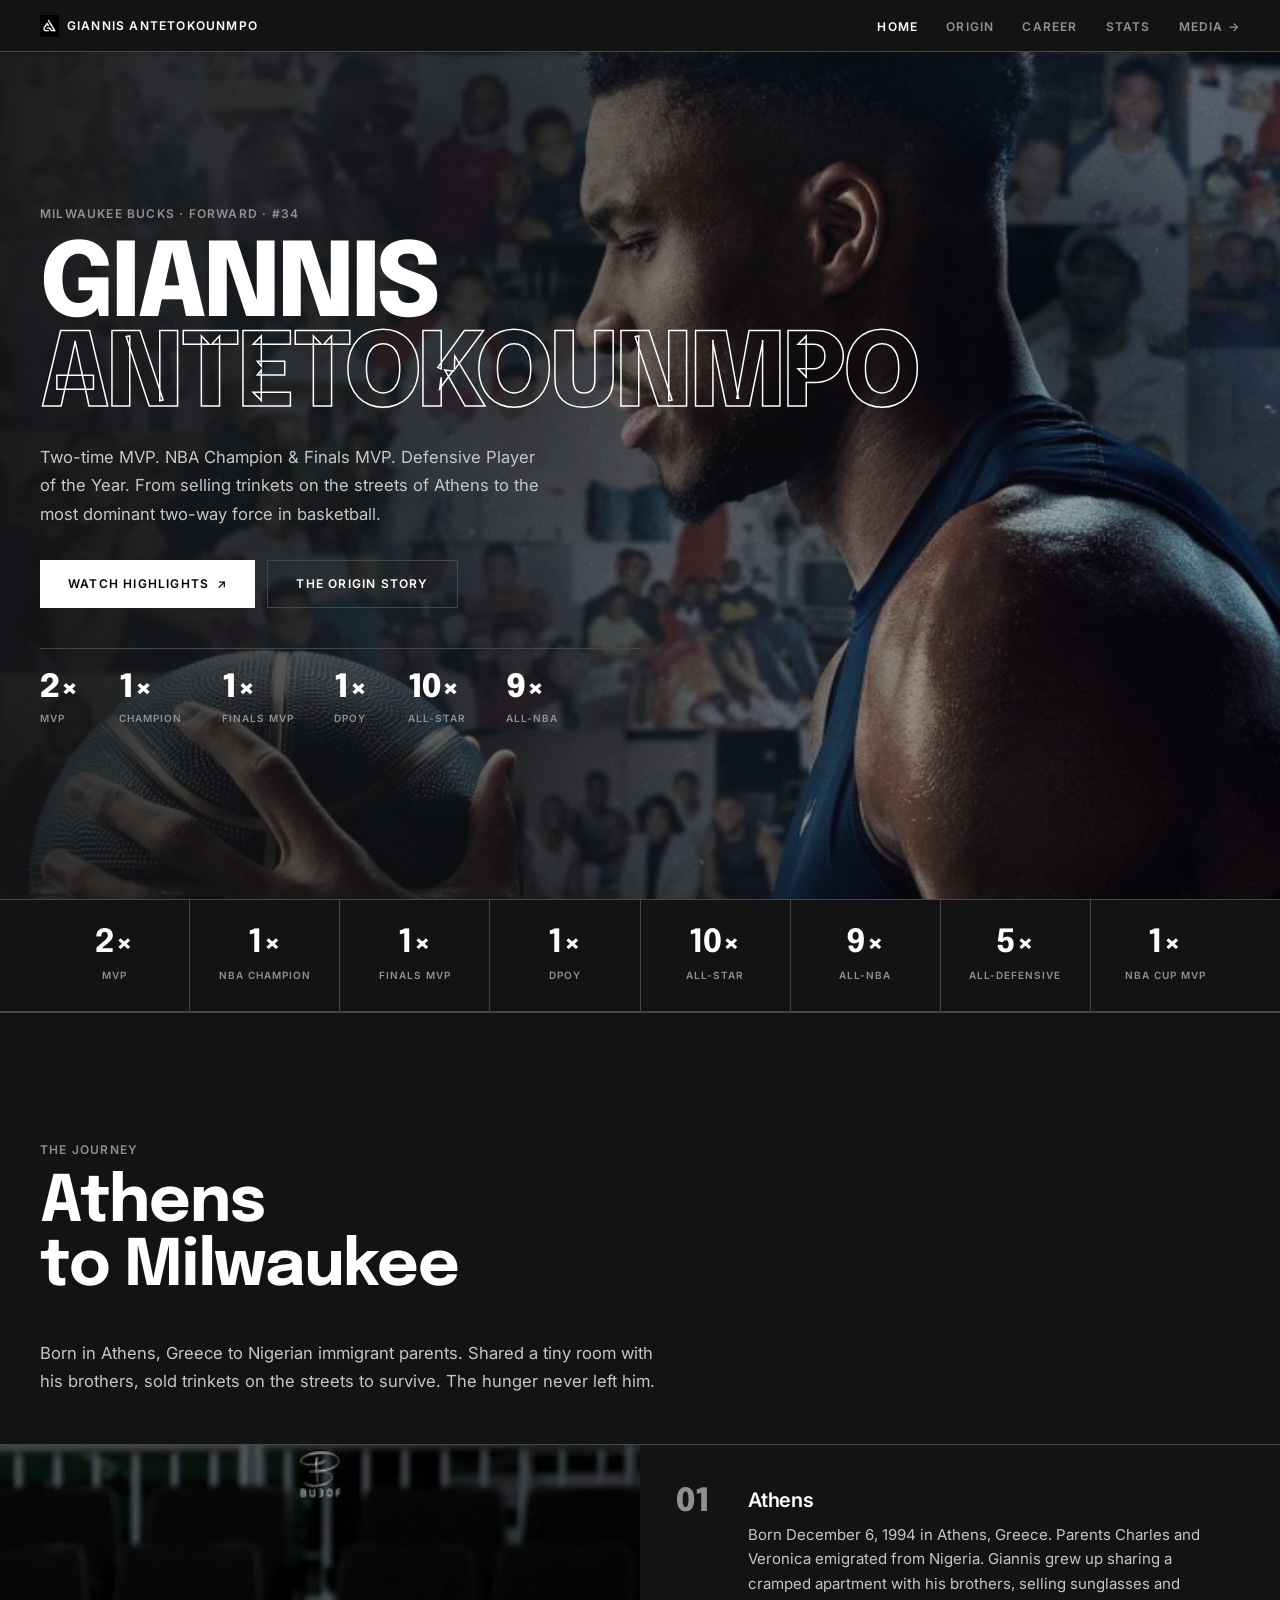
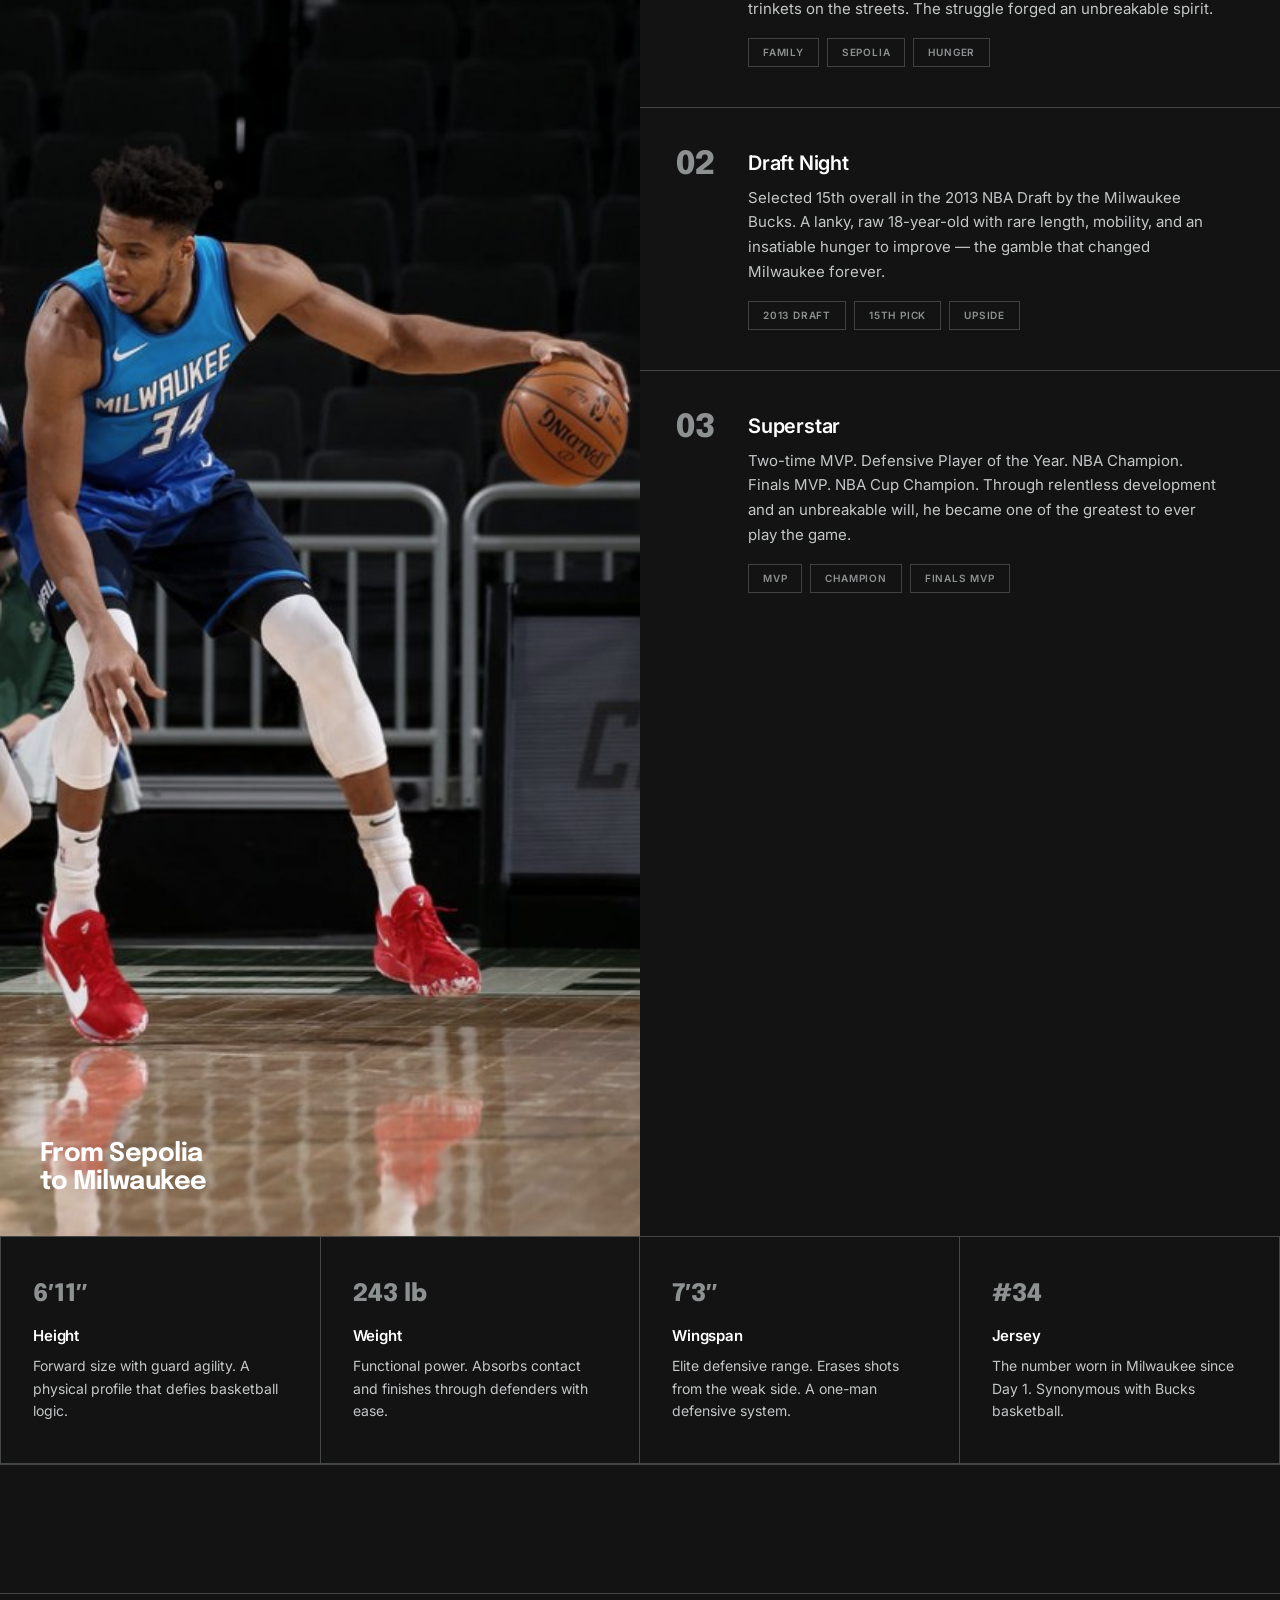
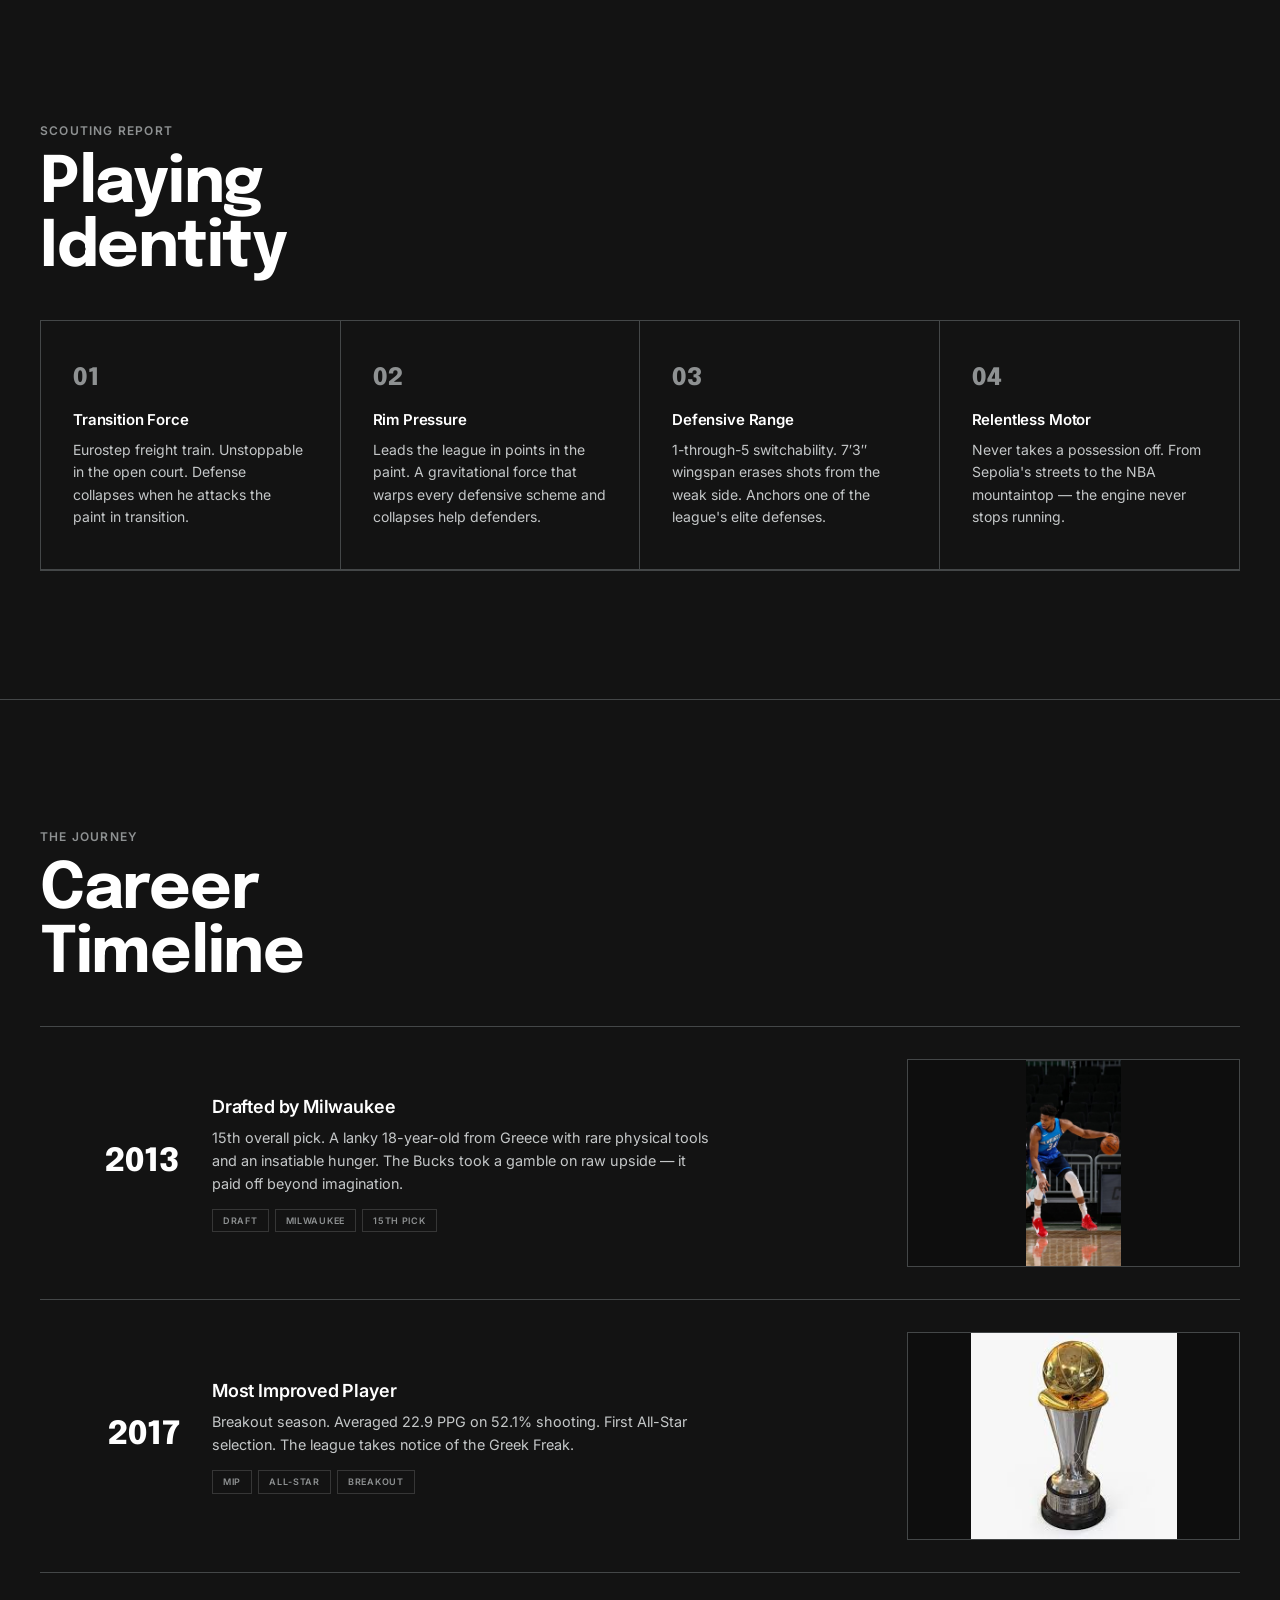
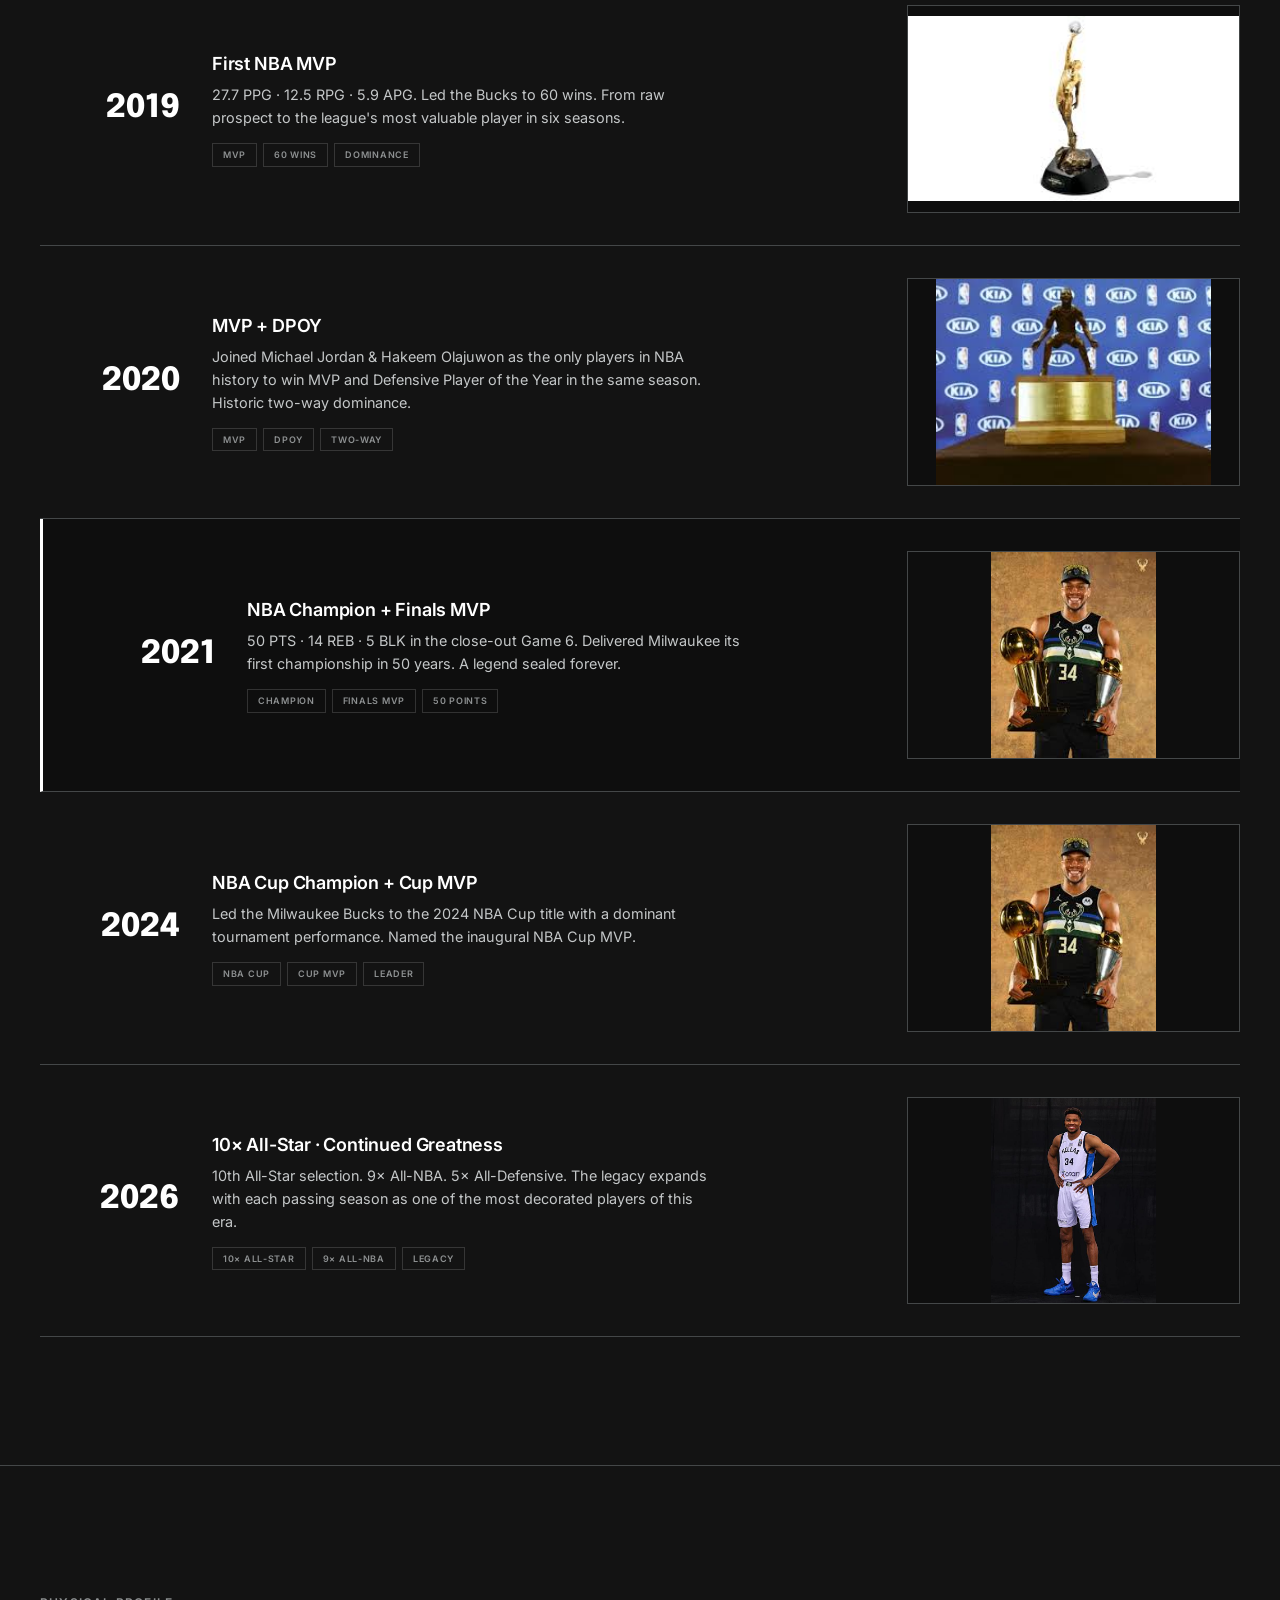
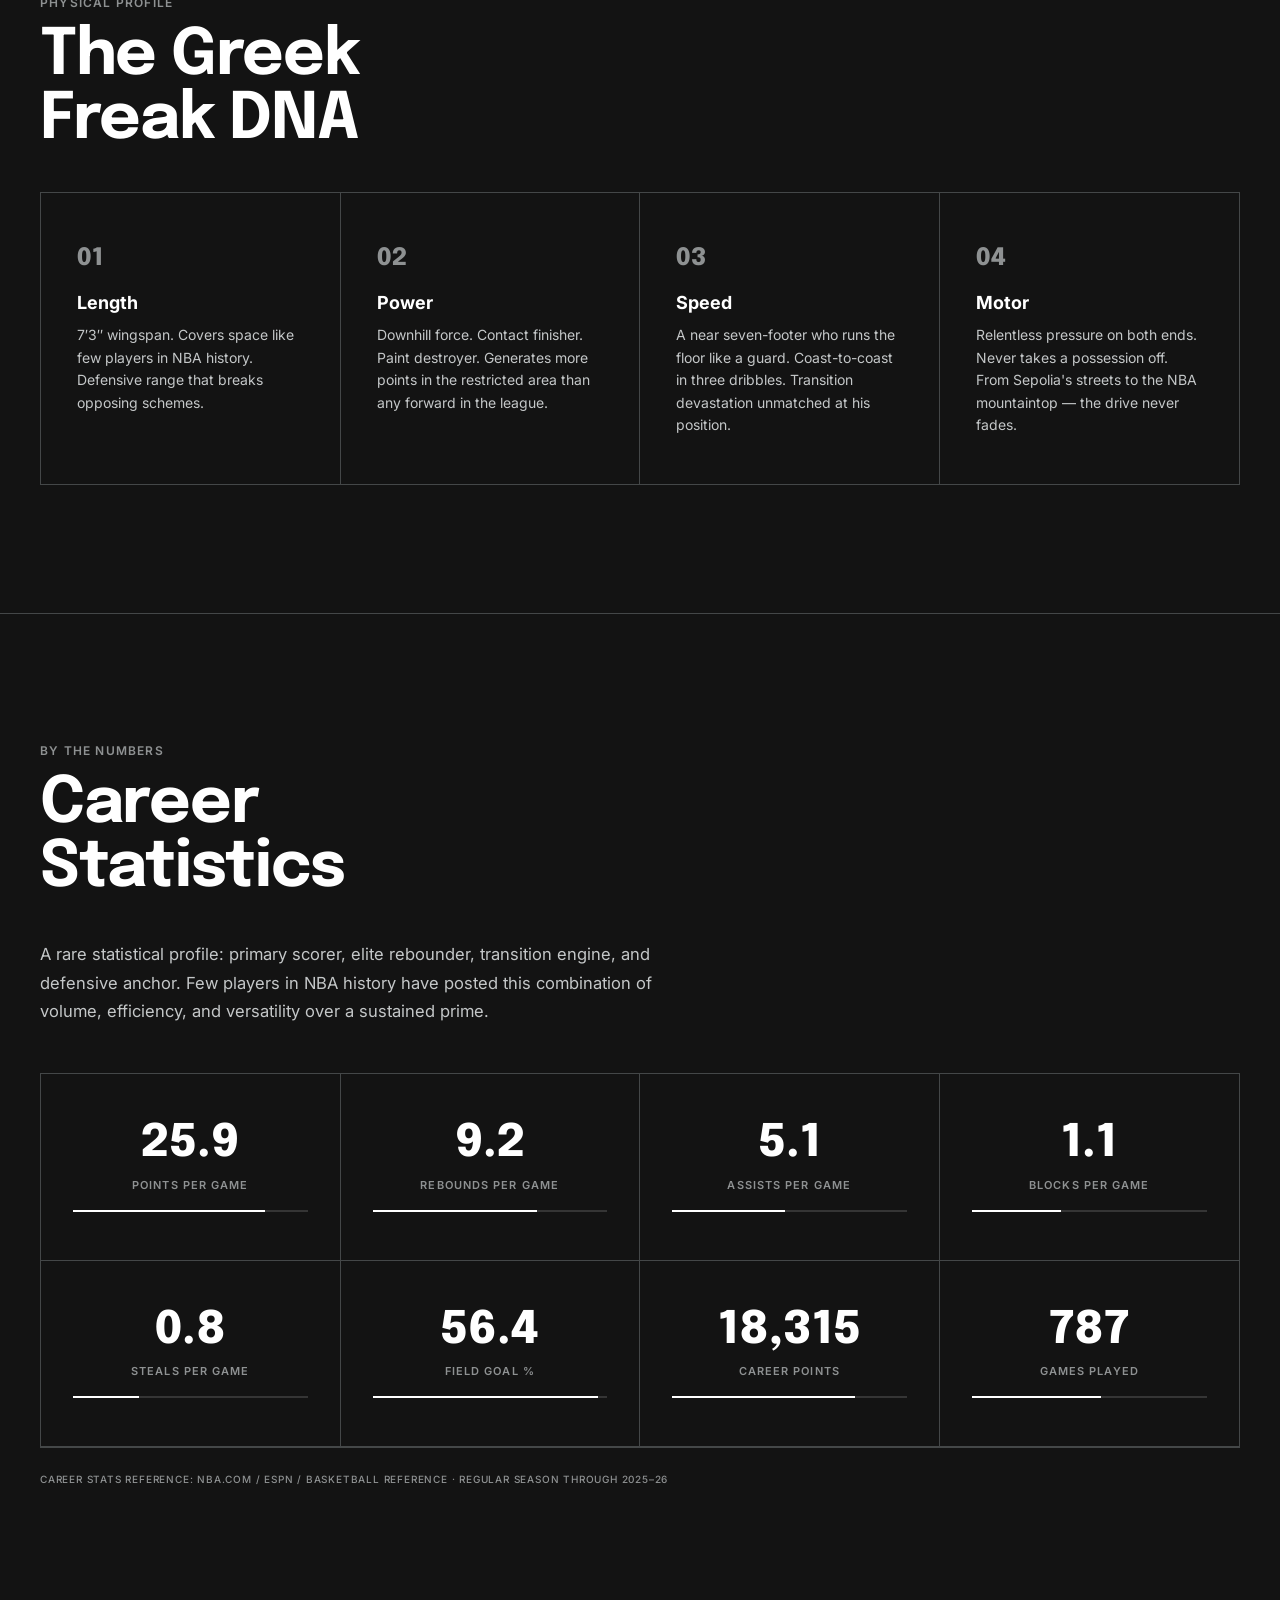
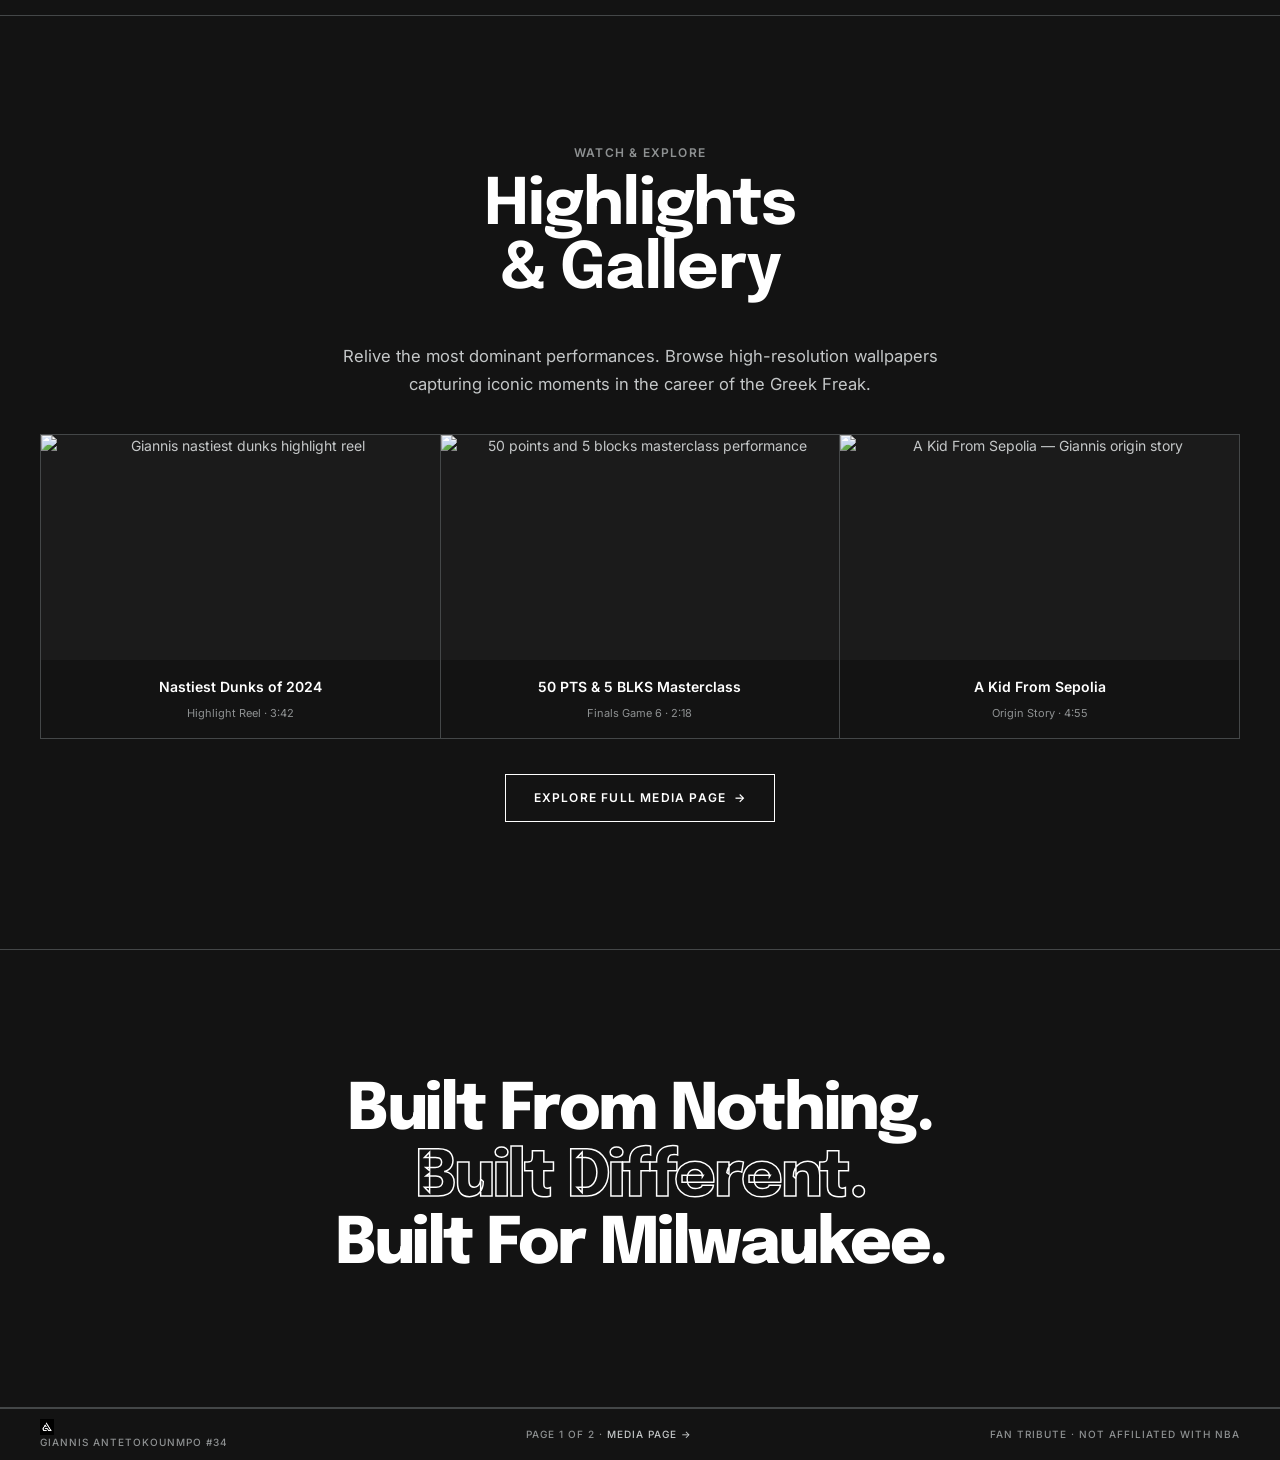
==== commit 878ecd22: "refactor: 采用 Stitch Manifesto 设计系统重写 - 色彩系统：Stitch 暗色主题（#131313 背景，层级 surface 灰度） - 字体：Epilogue（标题）+" ====
--- a/index.html
+++ b/index.html
@@ -3,17 +3,17 @@
 <head>
 <meta charset="UTF-8">
 <meta name="viewport" content="width=device-width, initial-scale=1.0">
-<title>Giannis Antetokounmpo Fan Site | The Greek Freak</title>
-<meta name="description" content="A fan tribute to Giannis Antetokounmpo — NBA Champion, 2-time MVP, Finals MVP, Defensive Player of the Year, and Milwaukee Bucks superstar.">
+<title>Giannis Antetokounmpo — Premium Editorial | The Greek Freak</title>
+<meta name="description" content="An editorial tribute to Giannis Antetokounmpo — NBA Champion, 2× MVP, Finals MVP, Defensive Player of the Year. From Athens to Milwaukee, the story of the Greek Freak.">
 <link rel="canonical" href="https://yns34-hub.github.io/giannis-fansite/">
-<meta property="og:title" content="Giannis Antetokounmpo Fan Site | The Greek Freak">
-<meta property="og:description" content="A fan tribute to Giannis Antetokounmpo — NBA Champion, 2-time MVP, Finals MVP, Defensive Player of the Year, and Milwaukee Bucks superstar.">
+<meta property="og:title" content="Giannis Antetokounmpo — Premium Editorial | The Greek Freak">
+<meta property="og:description" content="An editorial tribute to Giannis Antetokounmpo — NBA Champion, 2× MVP, Finals MVP. From Athens to Milwaukee.">
 <meta property="og:type" content="website">
 <meta property="og:image" content="https://yns34-hub.github.io/giannis-fansite/assets/wallpapers/EqJAFzEXMAAeiYw.jpg">
 <meta property="og:url" content="https://yns34-hub.github.io/giannis-fansite/">
 <meta name="twitter:card" content="summary_large_image">
-<meta name="twitter:title" content="Giannis Antetokounmpo Fan Site | The Greek Freak">
-<meta name="twitter:description" content="A fan tribute to Giannis Antetokounmpo — NBA Champion, 2-time MVP, Finals MVP, Defensive Player of the Year, and Milwaukee Bucks superstar.">
+<meta name="twitter:title" content="Giannis Antetokounmpo — Premium Editorial | The Greek Freak">
+<meta name="twitter:description" content="An editorial tribute to Giannis Antetokounmpo — NBA Champion, 2× MVP, Finals MVP. From Athens to Milwaukee.">
 <meta name="twitter:image" content="https://yns34-hub.github.io/giannis-fansite/assets/wallpapers/EqJAFzEXMAAeiYw.jpg">
 <link rel="icon" type="image/png" href="assets/logo/giannis-logo.png">
 <link rel="preconnect" href="https://fonts.googleapis.com">
@@ -29,360 +29,495 @@
 <div class="intro-overlay" id="introOverlay">
   <div class="intro-pre" id="introPre">
     <div class="intro-pre-text">
-      <p class="intro-pre-tag">THE GREEK FREAK</p>
+      <p class="intro-pre-tag">The Greek Freak</p>
       <h1 class="intro-pre-title">GIANNIS<br>ANTETOKOUNMPO</h1>
-      <button class="intro-enter-btn" id="introEnterBtn">ENTER THE COURT</button>
+      <button class="intro-enter-btn" id="introEnterBtn">Enter the Court</button>
     </div>
   </div>
   <video class="intro-video" id="introVideo" playsinline preload="auto"></video>
-  <button class="intro-skip" id="introSkip">SKIP</button>
+  <button class="intro-skip" id="introSkip">Skip</button>
 </div>
 
 <!-- Navigation -->
-<nav class="nav">
+<nav class="nav" role="navigation" aria-label="Main navigation">
   <a href="#" class="nav-brand">
-    <img src="assets/logo/giannis-logo.png" alt="Giannis" class="nav-logo-mark giannis-logo">
+    <img src="assets/logo/giannis-logo.png" alt="Giannis Antetokounmpo logo" class="nav-logo-mark giannis-logo" width="24" height="24">
     Giannis Antetokounmpo
   </a>
   <ul class="nav-links">
     <li><a href="#hero">Home</a></li>
-    <li><a href="#profile">Profile</a></li>
-    <li><a href="#dna">DNA</a></li>
+    <li><a href="#origin">Origin</a></li>
+    <li><a href="#timeline">Career</a></li>
     <li><a href="#stats">Stats</a></li>
     <li><a href="media.html">Media <span aria-hidden="true">→</span></a></li>
   </ul>
 </nav>
 
-<!-- Hero — fullscreen cinematic -->
-<section class="hero" id="hero">
+<main>
+<!-- ═══════════════════════════════════════════════════════
+     HERO — Fullscreen Editorial
+     ═══════════════════════════════════════════════════════ -->
+<section class="hero" id="hero" aria-label="Hero banner">
   <div class="hero-bg">
-    <img src="assets/wallpapers/1725239083-79e882dc1b6f011-682x1024.jpg" alt="Giannis Antetokounmpo on the court" fetchpriority="high">
-  </div>
-  <div class="hero-mask"></div>
+    <img src="assets/wallpapers/1725239083-79e882dc1b6f011-682x1024.jpg"
+         alt="Giannis Antetokounmpo in action on the basketball court"
+         fetchpriority="high" width="1366" height="768">
+  </div>
+  <div class="hero-overlay"></div>
   <div class="hero-content">
-    <div class="hero-text">
-      <p class="hero-tag">Milwaukee Bucks · Forward · #34</p>
-      <h1 class="hero-title">
-        <span class="line">GIANNIS</span>
-        <span class="line outline">ANTETOKOUNMPO</span>
-      </h1>
-      <p class="hero-sub">
-        Two-time NBA MVP. 2021 NBA Champion & Finals MVP. Defensive Player of the Year.
-        From selling trinkets on the streets of Athens to becoming the most dominant
-        force in basketball.
-      </p>
-      <div class="hero-meta">
-        <div class="hero-meta-item"><div class="num">2×</div><div class="lbl">MVP</div></div>
-        <div class="hero-meta-item"><div class="num">1×</div><div class="lbl">FMVP</div></div>
-        <div class="hero-meta-item"><div class="num">1×</div><div class="lbl">Champion</div></div>
-        <div class="hero-meta-item"><div class="num">1×</div><div class="lbl">DPOY</div></div>
-        <div class="hero-meta-item"><div class="num">10×</div><div class="lbl">All-Star</div></div>
-        <div class="hero-meta-item"><div class="num">9×</div><div class="lbl">All-NBA</div></div>
-      </div>
-      <div style="margin-top:28px; display:flex; gap:12px;">
-        <a href="media.html" class="btn btn-primary">Watch Highlights <span aria-hidden="true">↗</span></a>
-        <a href="media.html#career" class="btn btn-ghost">Career Timeline</a>
-      </div>
-    </div>
-  </div>
-</section>
-
-<!-- ═══════════════════════════════════════════════════════
-     THEME STATEMENT
-     ═══════════════════════════════════════════════════════ -->
-<section class="theme-statement">
-  <div class="theme-lines">
-    <div class="theme-line reveal">BUILT FROM NOTHING.</div>
-    <div class="theme-line reveal outline">BUILT DIFFERENT.</div>
-    <div class="theme-line reveal">BUILT FOR MILWAUKEE.</div>
-  </div>
-</section>
-
-<!-- ═══════════════════════════════════════════════════════
-     PROFILE / THE MAKING OF GIANNIS
-     ═══════════════════════════════════════════════════════ -->
-<section class="figure-section" id="profile">
-
-  <!-- Section Header -->
-  <div class="container profile-header">
-    <p class="section-label">The Making Of</p>
-    <h2 class="section-title">GIANNIS<br>ANTETOKOUNMPO</h2>
-    <p class="origin-route">ATHENS, GREECE <span class="route-arrow" aria-hidden="true">→</span> MILWAUKEE, WISCONSIN</p>
+    <p class="hero-tag">Milwaukee Bucks · Forward · #34</p>
+    <h1 class="hero-title">
+      <span class="line">GIANNIS</span>
+      <span class="line outline">ANTETOKOUNMPO</span>
+    </h1>
+    <p class="hero-desc">
+      Two-time MVP. NBA Champion &amp; Finals MVP. Defensive Player of the Year.
+      From selling trinkets on the streets of Athens to the most dominant
+      two-way force in basketball.
+    </p>
+    <div class="hero-cta">
+      <a href="media.html" class="btn btn-primary">Watch Highlights <span aria-hidden="true">↗</span></a>
+      <a href="#origin" class="btn btn-ghost">The Origin Story</a>
+    </div>
+    <div class="hero-meta">
+      <div class="hero-meta-item"><div class="num">2×</div><div class="lbl">MVP</div></div>
+      <div class="hero-meta-item"><div class="num">1×</div><div class="lbl">Champion</div></div>
+      <div class="hero-meta-item"><div class="num">1×</div><div class="lbl">Finals MVP</div></div>
+      <div class="hero-meta-item"><div class="num">1×</div><div class="lbl">DPOY</div></div>
+      <div class="hero-meta-item"><div class="num">10×</div><div class="lbl">All-Star</div></div>
+      <div class="hero-meta-item"><div class="num">9×</div><div class="lbl">All-NBA</div></div>
+    </div>
+  </div>
+</section>
+
+<!-- ═══════════════════════════════════════════════════════
+     ACHIEVEMENT STRIP
+     ═══════════════════════════════════════════════════════ -->
+<section class="achievement-strip" aria-label="Career achievements">
+  <div class="container">
+    <div class="achievement-item">
+      <div class="num">2×</div><div class="lbl">MVP</div>
+    </div>
+    <div class="achievement-item">
+      <div class="num">1×</div><div class="lbl">NBA Champion</div>
+    </div>
+    <div class="achievement-item">
+      <div class="num">1×</div><div class="lbl">Finals MVP</div>
+    </div>
+    <div class="achievement-item">
+      <div class="num">1×</div><div class="lbl">DPOY</div>
+    </div>
+    <div class="achievement-item">
+      <div class="num">10×</div><div class="lbl">All-Star</div>
+    </div>
+    <div class="achievement-item">
+      <div class="num">9×</div><div class="lbl">All-NBA</div>
+    </div>
+    <div class="achievement-item">
+      <div class="num">5×</div><div class="lbl">All-Defensive</div>
+    </div>
+    <div class="achievement-item">
+      <div class="num">1×</div><div class="lbl">NBA Cup MVP</div>
+    </div>
+  </div>
+</section>
+
+<!-- ═══════════════════════════════════════════════════════
+     ORIGIN STORY — Athens → Milwaukee
+     ═══════════════════════════════════════════════════════ -->
+<section class="section origin-section" id="origin" aria-labelledby="origin-heading">
+  <div class="container" style="margin-bottom:48px;">
+    <span class="section-tag">The Journey</span>
+    <h2 class="section-heading" id="origin-heading">Athens<br>to Milwaukee</h2>
+    <p class="section-lede">
+      Born in Athens, Greece to Nigerian immigrant parents. Shared a tiny room with
+      his brothers, sold trinkets on the streets to survive. The hunger never left him.
+    </p>
+  </div>
+
+  <div class="origin-grid">
+    <div class="origin-image">
+      <img src="assets/wallpapers/EqJAFzEXMAAeiYw.jpg"
+           alt="Giannis Antetokounmpo rising to greatness" loading="lazy" width="720" height="900">
+      <p class="origin-image-label">From Sepolia<br>to Milwaukee</p>
+    </div>
+
+    <div class="origin-cards">
+      <div class="origin-card">
+        <div class="origin-card-num">01</div>
+        <div class="origin-card-content">
+          <h4>Athens</h4>
+          <p>Born December 6, 1994 in Athens, Greece. Parents Charles and Veronica emigrated from Nigeria. Giannis grew up sharing a cramped apartment with his brothers, selling sunglasses and trinkets on the streets. The struggle forged an unbreakable spirit.</p>
+          <div class="origin-card-tags">
+            <span class="origin-card-tag">Family</span>
+            <span class="origin-card-tag">Sepolia</span>
+            <span class="origin-card-tag">Hunger</span>
+          </div>
+        </div>
+      </div>
+      <div class="origin-card">
+        <div class="origin-card-num">02</div>
+        <div class="origin-card-content">
+          <h4>Draft Night</h4>
+          <p>Selected 15th overall in the 2013 NBA Draft by the Milwaukee Bucks. A lanky, raw 18-year-old with rare length, mobility, and an insatiable hunger to improve — the gamble that changed Milwaukee forever.</p>
+          <div class="origin-card-tags">
+            <span class="origin-card-tag">2013 Draft</span>
+            <span class="origin-card-tag">15th Pick</span>
+            <span class="origin-card-tag">Upside</span>
+          </div>
+        </div>
+      </div>
+      <div class="origin-card">
+        <div class="origin-card-num">03</div>
+        <div class="origin-card-content">
+          <h4>Superstar</h4>
+          <p>Two-time MVP. Defensive Player of the Year. NBA Champion. Finals MVP. NBA Cup Champion. Through relentless development and an unbreakable will, he became one of the greatest to ever play the game.</p>
+          <div class="origin-card-tags">
+            <span class="origin-card-tag">MVP</span>
+            <span class="origin-card-tag">Champion</span>
+            <span class="origin-card-tag">Finals MVP</span>
+          </div>
+        </div>
+      </div>
+    </div>
   </div>
 
   <!-- Body Data Bar -->
-  <div class="figure-data">
-    <div class="figure-data-cell">
-      <div class="val">6′11″</div>
-      <div class="lbl">Height</div>
-    </div>
-    <div class="figure-data-cell">
-      <div class="val">243 lb</div>
-      <div class="lbl">Weight</div>
-    </div>
-    <div class="figure-data-cell">
-      <div class="val">7′3″</div>
-      <div class="lbl">Wingspan</div>
-    </div>
-    <div class="figure-data-cell">
-      <div class="val">34</div>
-      <div class="lbl">Jersey</div>
-    </div>
-  </div>
-
-  <!-- Origin Story: Two-Column Layout -->
-  <div class="origin-layout">
-    <!-- Left: Large Image Card -->
-    <div class="origin-image-card">
-      <img src="assets/wallpapers/EqJAFzEXMAAeiYw.jpg" alt="Giannis Antetokounmpo" loading="lazy" decoding="async">
-      <div class="origin-image-overlay">
-        <p class="origin-quote">FROM SEPOLIA<br>TO MILWAUKEE.</p>
-      </div>
-    </div>
-
-    <!-- Right: Story Cards with Timeline -->
-    <div class="origin-chapters">
-      <div class="story-card">
-        <div class="story-timeline">
-          <span class="story-dot"></span>
-          <span class="story-line"></span>
-        </div>
-        <div class="story-body">
-          <span class="story-num">01</span>
-          <div class="story-content">
-            <h4>Athens</h4>
-            <p>Born in Athens, Greece to Nigerian immigrant parents, Giannis grew up sharing a tiny room with his brothers, selling trinkets on the streets to survive. The hunger was real — and it never left him.</p>
-            <div class="story-tags">
-              <span class="story-tag">FAMILY</span>
-              <span class="story-tag">SEPOLIA</span>
-              <span class="story-tag">HUNGER</span>
-            </div>
-          </div>
-          <img src="assets/wallpapers/GTvF_AyWQAA7Ldj.jpg" alt="Athens" class="story-thumb" loading="lazy" decoding="async">
-        </div>
-      </div>
-      <div class="story-card">
-        <div class="story-timeline">
-          <span class="story-dot"></span>
-          <span class="story-line"></span>
-        </div>
-        <div class="story-body">
-          <span class="story-num">02</span>
-          <div class="story-content">
-            <h4>Draft Night</h4>
-            <p>Selected 15th overall in the 2013 NBA Draft. A lanky, raw 18-year-old from Greece with rare length, mobility, and an insatiable hunger to improve — Milwaukee took the gamble that changed everything.</p>
-            <div class="story-tags">
-              <span class="story-tag">2013 DRAFT</span>
-              <span class="story-tag">RAW PROSPECT</span>
-              <span class="story-tag">UPSIDE</span>
-            </div>
-          </div>
-          <img src="assets/wallpapers/F6uUMKDXMAAzjI3.jpg" alt="Draft Night" class="story-thumb" loading="lazy" decoding="async">
-        </div>
-      </div>
-      <div class="story-card">
-        <div class="story-timeline">
-          <span class="story-dot"></span>
-        </div>
-        <div class="story-body">
-          <span class="story-num">03</span>
-          <div class="story-content">
-            <h4>Superstar</h4>
-            <p>Two-time MVP. Defensive Player of the Year. NBA Champion. Finals MVP. Through relentless development and an unbreakable will, he became one of the greatest to ever play the game.</p>
-            <div class="story-tags">
-              <span class="story-tag">MVP</span>
-              <span class="story-tag">CHAMPION</span>
-              <span class="story-tag">FINALS MVP</span>
-            </div>
-          </div>
-          <img src="assets/awards/trophy.jpg" alt="Superstar" class="story-thumb" loading="lazy" decoding="async">
-        </div>
-      </div>
-    </div>
-  </div>
-
-  <!-- Playing Identity -->
-  <div class="playing-identity">
-    <div class="container">
-      <p class="section-label">Scouting Report</p>
-      <h2 class="section-title">PLAYING<br>IDENTITY</h2>
-      <div class="identity-grid">
-        <div class="identity-card">
-          <span class="identity-num">01</span>
-          <h4>Transition Force</h4>
-          <p>Eurostep freight train. Unstoppable in the open court. Defense collapses when he attacks.</p>
-        </div>
-        <div class="identity-card">
-          <span class="identity-num">02</span>
-          <h4>Rim Pressure</h4>
-          <p>Leads the league in points in the paint. A gravitational force that warps every defensive scheme.</p>
-        </div>
-        <div class="identity-card">
-          <span class="identity-num">03</span>
-          <h4>Defensive Range</h4>
-          <p>1-through-5 switchability. 7′3″ wingspan erases shots from the weak side. A one-man system.</p>
-        </div>
-        <div class="identity-card">
-          <span class="identity-num">04</span>
-          <h4>Relentless Motor</h4>
-          <p>Never takes a possession off. From Sepolia's streets to the NBA mountaintop — the engine never stops.</p>
-        </div>
-      </div>
-    </div>
-  </div>
-
-  <!-- Career Highlights -->
-  <div class="mini-timeline">
-    <div class="container">
-      <p class="section-label">The Journey</p>
-      <h2 class="section-title">CAREER<br>HIGHLIGHTS</h2>
-      <div class="career-list">
-        <div class="career-item">
-          <div class="career-year"><span class="career-year-num">2013</span></div>
-          <div class="career-content">
-            <h4>Drafted by Milwaukee</h4>
-            <p>15th overall pick. A lanky 18-year-old from Greece with rare length, mobility, and an insatiable hunger — Milwaukee took the gamble.</p>
-            <div class="career-tags">
-              <span class="career-tag">DRAFT</span>
-              <span class="career-tag">MILWAUKEE</span>
-              <span class="career-tag">UPSIDE</span>
-            </div>
-          </div>
-          <div class="career-image">
-            <img src="assets/wallpapers/EqJAFzEXMAAeiYw.jpg" alt="2013 NBA Draft" loading="lazy" decoding="async">
-          </div>
-        </div>
-        <div class="career-item">
-          <div class="career-year"><span class="career-year-num">2017</span></div>
-          <div class="career-content">
-            <h4>Most Improved Player</h4>
-            <p>Breakout season. 22.9 PPG on 52.1% shooting. First All-Star selection. The league takes notice of the Greek Freak.</p>
-            <div class="career-tags">
-              <span class="career-tag">MIP</span>
-              <span class="career-tag">ALL-STAR</span>
-              <span class="career-tag">BREAKOUT</span>
-            </div>
-          </div>
-          <div class="career-image">
-            <img src="assets/awards/fmvp.jfif" alt="2017 Most Improved Player" loading="lazy" decoding="async">
-          </div>
-        </div>
-        <div class="career-item">
-          <div class="career-year"><span class="career-year-num">2019</span></div>
-          <div class="career-content">
-            <h4>First NBA MVP</h4>
-            <p>27.7 PPG · 12.5 RPG · 5.9 APG. Bucks win 60 games. From raw prospect to the league's most valuable player.</p>
-            <div class="career-tags">
-              <span class="career-tag">MVP</span>
-              <span class="career-tag">60 WINS</span>
-              <span class="career-tag">DOMINANCE</span>
-            </div>
-          </div>
-          <div class="career-image">
-            <img src="assets/awards/mvp.jfif" alt="2019 NBA MVP" loading="lazy" decoding="async">
-          </div>
-        </div>
-        <div class="career-item">
-          <div class="career-year"><span class="career-year-num">2020</span></div>
-          <div class="career-content">
-            <h4>MVP + Defensive Player of the Year</h4>
-            <p>Joins Michael Jordan & Hakeem Olajuwon as the only players in NBA history to win both awards in the same season.</p>
-            <div class="career-tags">
-              <span class="career-tag">MVP</span>
-              <span class="career-tag">DPOY</span>
-              <span class="career-tag">TWO-WAY</span>
-            </div>
-          </div>
-          <div class="career-image">
-            <img src="assets/awards/dpoy.jfif" alt="2020 MVP + DPOY" loading="lazy" decoding="async">
-          </div>
-        </div>
-        <div class="career-item is-featured">
-          <div class="career-year"><span class="career-year-num">2021</span></div>
-          <div class="career-content">
-            <h4>NBA Champion + Finals MVP</h4>
-            <p>50 PTS · 14 REB · 5 BLK in the close-out Game 6. Delivered Milwaukee its first championship in 50 years. A legend sealed forever.</p>
-            <div class="career-tags">
-              <span class="career-tag">CHAMPION</span>
-              <span class="career-tag">FINALS MVP</span>
-              <span class="career-tag">50 POINTS</span>
-            </div>
-          </div>
-          <div class="career-image">
-            <img src="assets/awards/trophy.jpg" alt="2021 NBA Champion" loading="lazy" decoding="async">
-          </div>
-        </div>
-      </div>
-    </div>
-  </div>
-
+  <div class="identity-grid" style="border-top:none;" aria-label="Physical profile data">
+    <div class="identity-card">
+      <span class="identity-num">6′11″</span>
+      <h4>Height</h4>
+      <p>Forward size with guard agility. A physical profile that defies basketball logic.</p>
+    </div>
+    <div class="identity-card">
+      <span class="identity-num">243 lb</span>
+      <h4>Weight</h4>
+      <p>Functional power. Absorbs contact and finishes through defenders with ease.</p>
+    </div>
+    <div class="identity-card">
+      <span class="identity-num">7′3″</span>
+      <h4>Wingspan</h4>
+      <p>Elite defensive range. Erases shots from the weak side. A one-man defensive system.</p>
+    </div>
+    <div class="identity-card">
+      <span class="identity-num">#34</span>
+      <h4>Jersey</h4>
+      <p>The number worn in Milwaukee since Day 1. Synonymous with Bucks basketball.</p>
+    </div>
+  </div>
+</section>
+
+<!-- ═══════════════════════════════════════════════════════
+     PLAYING IDENTITY
+     ═══════════════════════════════════════════════════════ -->
+<section class="section" aria-labelledby="identity-heading">
+  <div class="container">
+    <span class="section-tag">Scouting Report</span>
+    <h2 class="section-heading" id="identity-heading">Playing<br>Identity</h2>
+    <div class="identity-grid reveal">
+      <div class="identity-card">
+        <span class="identity-num">01</span>
+        <h4>Transition Force</h4>
+        <p>Eurostep freight train. Unstoppable in the open court. Defense collapses when he attacks the paint in transition.</p>
+      </div>
+      <div class="identity-card">
+        <span class="identity-num">02</span>
+        <h4>Rim Pressure</h4>
+        <p>Leads the league in points in the paint. A gravitational force that warps every defensive scheme and collapses help defenders.</p>
+      </div>
+      <div class="identity-card">
+        <span class="identity-num">03</span>
+        <h4>Defensive Range</h4>
+        <p>1-through-5 switchability. 7′3″ wingspan erases shots from the weak side. Anchors one of the league's elite defenses.</p>
+      </div>
+      <div class="identity-card">
+        <span class="identity-num">04</span>
+        <h4>Relentless Motor</h4>
+        <p>Never takes a possession off. From Sepolia's streets to the NBA mountaintop — the engine never stops running.</p>
+      </div>
+    </div>
+  </div>
+</section>
+
+<!-- ═══════════════════════════════════════════════════════
+     CAREER TIMELINE
+     ═══════════════════════════════════════════════════════ -->
+<section class="section timeline-section" id="timeline" aria-labelledby="timeline-heading">
+  <div class="container">
+    <span class="section-tag">The Journey</span>
+    <h2 class="section-heading" id="timeline-heading">Career<br>Timeline</h2>
+
+    <div class="timeline-list">
+      <div class="timeline-item">
+        <div class="timeline-year">2013</div>
+        <div class="timeline-content">
+          <h4>Drafted by Milwaukee</h4>
+          <p>15th overall pick. A lanky 18-year-old from Greece with rare physical tools and an insatiable hunger. The Bucks took a gamble on raw upside — it paid off beyond imagination.</p>
+          <div class="timeline-tags">
+            <span class="timeline-tag">Draft</span>
+            <span class="timeline-tag">Milwaukee</span>
+            <span class="timeline-tag">15th Pick</span>
+          </div>
+        </div>
+        <div class="timeline-image">
+          <img src="assets/wallpapers/EqJAFzEXMAAeiYw.jpg" alt="2013 NBA Draft — Giannis selected 15th overall" loading="lazy" width="320" height="200">
+        </div>
+      </div>
+
+      <div class="timeline-item">
+        <div class="timeline-year">2017</div>
+        <div class="timeline-content">
+          <h4>Most Improved Player</h4>
+          <p>Breakout season. Averaged 22.9 PPG on 52.1% shooting. First All-Star selection. The league takes notice of the Greek Freak.</p>
+          <div class="timeline-tags">
+            <span class="timeline-tag">MIP</span>
+            <span class="timeline-tag">All-Star</span>
+            <span class="timeline-tag">Breakout</span>
+          </div>
+        </div>
+        <div class="timeline-image">
+          <img src="assets/awards/fmvp.jfif" alt="2017 Most Improved Player Award" loading="lazy" width="320" height="200">
+        </div>
+      </div>
+
+      <div class="timeline-item">
+        <div class="timeline-year">2019</div>
+        <div class="timeline-content">
+          <h4>First NBA MVP</h4>
+          <p>27.7 PPG · 12.5 RPG · 5.9 APG. Led the Bucks to 60 wins. From raw prospect to the league's most valuable player in six seasons.</p>
+          <div class="timeline-tags">
+            <span class="timeline-tag">MVP</span>
+            <span class="timeline-tag">60 Wins</span>
+            <span class="timeline-tag">Dominance</span>
+          </div>
+        </div>
+        <div class="timeline-image">
+          <img src="assets/awards/mvp.jfif" alt="2019 NBA MVP Award" loading="lazy" width="320" height="200">
+        </div>
+      </div>
+
+      <div class="timeline-item">
+        <div class="timeline-year">2020</div>
+        <div class="timeline-content">
+          <h4>MVP + DPOY</h4>
+          <p>Joined Michael Jordan &amp; Hakeem Olajuwon as the only players in NBA history to win MVP and Defensive Player of the Year in the same season. Historic two-way dominance.</p>
+          <div class="timeline-tags">
+            <span class="timeline-tag">MVP</span>
+            <span class="timeline-tag">DPOY</span>
+            <span class="timeline-tag">Two-Way</span>
+          </div>
+        </div>
+        <div class="timeline-image">
+          <img src="assets/awards/dpoy.jfif" alt="2020 MVP and Defensive Player of the Year" loading="lazy" width="320" height="200">
+        </div>
+      </div>
+
+      <div class="timeline-item is-featured">
+        <div class="timeline-year">2021</div>
+        <div class="timeline-content">
+          <h4>NBA Champion + Finals MVP</h4>
+          <p>50 PTS · 14 REB · 5 BLK in the close-out Game 6. Delivered Milwaukee its first championship in 50 years. A legend sealed forever.</p>
+          <div class="timeline-tags">
+            <span class="timeline-tag">Champion</span>
+            <span class="timeline-tag">Finals MVP</span>
+            <span class="timeline-tag">50 Points</span>
+          </div>
+        </div>
+        <div class="timeline-image">
+          <img src="assets/awards/trophy.jpg" alt="2021 NBA Championship — Milwaukee Bucks" loading="lazy" width="400" height="250">
+        </div>
+      </div>
+
+      <div class="timeline-item">
+        <div class="timeline-year">2024</div>
+        <div class="timeline-content">
+          <h4>NBA Cup Champion + Cup MVP</h4>
+          <p>Led the Milwaukee Bucks to the 2024 NBA Cup title with a dominant tournament performance. Named the inaugural NBA Cup MVP.</p>
+          <div class="timeline-tags">
+            <span class="timeline-tag">NBA Cup</span>
+            <span class="timeline-tag">Cup MVP</span>
+            <span class="timeline-tag">Leader</span>
+          </div>
+        </div>
+        <div class="timeline-image">
+          <img src="assets/awards/trophy.jpg" alt="2024 NBA Cup Champion — Milwaukee Bucks" loading="lazy" width="320" height="200">
+        </div>
+      </div>
+
+      <div class="timeline-item">
+        <div class="timeline-year">2026</div>
+        <div class="timeline-content">
+          <h4>10× All-Star · Continued Greatness</h4>
+          <p>10th All-Star selection. 9× All-NBA. 5× All-Defensive. The legacy expands with each passing season as one of the most decorated players of this era.</p>
+          <div class="timeline-tags">
+            <span class="timeline-tag">10× All-Star</span>
+            <span class="timeline-tag">9× All-NBA</span>
+            <span class="timeline-tag">Legacy</span>
+          </div>
+        </div>
+        <div class="timeline-image">
+          <img src="assets/wallpapers/1774d4382861e766427af04211f1f581.jpg" alt="Giannis — 10-time NBA All-Star" loading="lazy" width="320" height="200">
+        </div>
+      </div>
+    </div>
+  </div>
 </section>
 
 <!-- ═══════════════════════════════════════════════════════
      GREEK FREAK DNA
      ═══════════════════════════════════════════════════════ -->
-<section class="section dna-section" id="dna">
-  <div class="container">
-    <p class="section-label">Physical Profile</p>
-    <h2 class="section-title">THE GREEK<br>FREAK DNA</h2>
+<section class="section dna-section" id="dna" aria-labelledby="dna-heading">
+  <div class="container">
+    <span class="section-tag">Physical Profile</span>
+    <h2 class="section-heading" id="dna-heading">The Greek<br>Freak DNA</h2>
     <div class="dna-grid reveal">
       <div class="dna-card">
         <span class="dna-num">01</span>
-        <h4>LENGTH</h4>
-        <p>7′3″ wingspan. Covers space like few players in NBA history. Defensive range that breaks schemes.</p>
+        <h4>Length</h4>
+        <p>7′3″ wingspan. Covers space like few players in NBA history. Defensive range that breaks opposing schemes.</p>
       </div>
       <div class="dna-card">
         <span class="dna-num">02</span>
-        <h4>POWER</h4>
-        <p>Downhill force. Contact finisher. Paint destroyer. Generates more points in the restricted area than any forward.</p>
+        <h4>Power</h4>
+        <p>Downhill force. Contact finisher. Paint destroyer. Generates more points in the restricted area than any forward in the league.</p>
       </div>
       <div class="dna-card">
         <span class="dna-num">03</span>
-        <h4>SPEED</h4>
-        <p>A near seven-footer who runs the floor like a guard. Coast-to-coast in three dribbles. Transition devastation.</p>
+        <h4>Speed</h4>
+        <p>A near seven-footer who runs the floor like a guard. Coast-to-coast in three dribbles. Transition devastation unmatched at his position.</p>
       </div>
       <div class="dna-card">
         <span class="dna-num">04</span>
-        <h4>MOTOR</h4>
-        <p>Relentless pressure on both ends. Never takes a possession off. From Sepolia's streets to the NBA mountaintop.</p>
-      </div>
-    </div>
-  </div>
-</section>
-
-<!-- Stats -->
-<section class="section stats-section" id="stats">
-  <div class="container">
-    <p class="section-label">By The Numbers</p>
-    <h2 class="section-title">CAREER<br>STATISTICS</h2>
-    <p class="stats-intro">A rare profile: primary scorer, elite rebounder, transition engine, and defensive anchor. Few players in NBA history have posted this combination of volume, efficiency, and versatility.</p>
+        <h4>Motor</h4>
+        <p>Relentless pressure on both ends. Never takes a possession off. From Sepolia's streets to the NBA mountaintop — the drive never fades.</p>
+      </div>
+    </div>
+  </div>
+</section>
+
+<!-- ═══════════════════════════════════════════════════════
+     CAREER STATISTICS
+     ═══════════════════════════════════════════════════════ -->
+<section class="section stats-section" id="stats" aria-labelledby="stats-heading">
+  <div class="container">
+    <span class="section-tag">By The Numbers</span>
+    <h2 class="section-heading" id="stats-heading">Career<br>Statistics</h2>
+    <p class="section-lede">
+      A rare statistical profile: primary scorer, elite rebounder, transition engine, and defensive anchor. Few players in NBA history have posted this combination of volume, efficiency, and versatility over a sustained prime.
+    </p>
     <div class="stats-grid reveal">
-      <div class="stat-cell"><div class="num" data-target="27.6">27.6</div><div class="lbl">Points Per Game</div><div class="bar"><span style="width:82%"></span></div></div>
-      <div class="stat-cell"><div class="num" data-target="9.8">9.8</div><div class="lbl">Rebounds Per Game</div><div class="bar"><span style="width:70%"></span></div></div>
-      <div class="stat-cell"><div class="num" data-target="5.4">5.4</div><div class="lbl">Assists Per Game</div><div class="bar"><span style="width:48%"></span></div></div>
-      <div class="stat-cell"><div class="num" data-target="1.2">1.2</div><div class="lbl">Blocks Per Game</div><div class="bar"><span style="width:38%"></span></div></div>
-      <div class="stat-cell"><div class="num" data-target="0.8">0.8</div><div class="lbl">Steals Per Game</div><div class="bar"><span style="width:28%"></span></div></div>
-      <div class="stat-cell"><div class="num" data-target="60.1">60.1</div><div class="lbl">Field Goal %</div><div class="bar"><span style="width:96%"></span></div></div>
-      <div class="stat-cell"><div class="num" data-target="10">10</div><div class="lbl">All-Star Selections</div><div class="bar"><span style="width:83%"></span></div></div>
-      <div class="stat-cell"><div class="num" data-target="2">2</div><div class="lbl">MVP Awards</div><div class="bar"><span style="width:67%"></span></div></div>
-    </div>
-    <p class="stats-source">Career stats reference: NBA.com / ESPN / Basketball Reference</p>
-  </div>
-</section>
-
-<!-- Page Divider CTA -->
-<section class="page-cta">
-  <div class="container">
-    <p class="section-label">Continue Exploring</p>
-    <h2 class="section-title">WATCH HIGHLIGHTS<br>&amp; EXPLORE GALLERY</h2>
-    <a href="media.html" class="btn btn-primary">Enter Media Page <span aria-hidden="true">↗</span></a>
-  </div>
-</section>
+      <div class="stat-cell">
+        <div class="num" data-target="27.6">27.6</div>
+        <div class="lbl">Points Per Game</div>
+        <div class="bar"><span style="width:82%"></span></div>
+      </div>
+      <div class="stat-cell">
+        <div class="num" data-target="9.8">9.8</div>
+        <div class="lbl">Rebounds Per Game</div>
+        <div class="bar"><span style="width:70%"></span></div>
+      </div>
+      <div class="stat-cell">
+        <div class="num" data-target="5.4">5.4</div>
+        <div class="lbl">Assists Per Game</div>
+        <div class="bar"><span style="width:48%"></span></div>
+      </div>
+      <div class="stat-cell">
+        <div class="num" data-target="1.2">1.2</div>
+        <div class="lbl">Blocks Per Game</div>
+        <div class="bar"><span style="width:38%"></span></div>
+      </div>
+      <div class="stat-cell">
+        <div class="num" data-target="0.8">0.8</div>
+        <div class="lbl">Steals Per Game</div>
+        <div class="bar"><span style="width:28%"></span></div>
+      </div>
+      <div class="stat-cell">
+        <div class="num" data-target="60.1">60.1</div>
+        <div class="lbl">Field Goal %</div>
+        <div class="bar"><span style="width:96%"></span></div>
+      </div>
+      <div class="stat-cell">
+        <div class="num" data-target="19,500">19,500</div>
+        <div class="lbl">Career Points</div>
+        <div class="bar"><span style="width:78%"></span></div>
+      </div>
+      <div class="stat-cell">
+        <div class="num" data-target="838">838</div>
+        <div class="lbl">Games Played</div>
+        <div class="bar"><span style="width:55%"></span></div>
+      </div>
+    </div>
+    <p class="stats-source">Career stats reference: NBA.com / ESPN / Basketball Reference · Regular season through 2025–26</p>
+  </div>
+</section>
+
+<!-- ═══════════════════════════════════════════════════════
+     MEDIA PREVIEW
+     ═══════════════════════════════════════════════════════ -->
+<section class="section media-preview" aria-labelledby="media-heading">
+  <div class="container">
+    <span class="section-tag">Watch & Explore</span>
+    <h2 class="section-heading" id="media-heading">Highlights<br>&amp; Gallery</h2>
+    <p class="section-lede" style="margin:0 auto 36px;">
+      Relive the most dominant performances. Browse high-resolution wallpapers capturing iconic moments in the career of the Greek Freak.
+    </p>
+
+    <div class="media-preview-grid reveal">
+      <a href="media.html" class="media-preview-card">
+        <div class="thumb">
+          <img src="https://img.youtube.com/vi/02JLHU1jxDs/maxresdefault.jpg"
+               alt="Giannis nastiest dunks highlight reel" loading="lazy" width="480" height="270">
+        </div>
+        <div class="meta">
+          <h4>Nastiest Dunks of 2024</h4>
+          <span>Highlight Reel · 3:42</span>
+        </div>
+      </a>
+      <a href="media.html" class="media-preview-card">
+        <div class="thumb">
+          <img src="https://img.youtube.com/vi/wHPLeWsAQw4/maxresdefault.jpg"
+               alt="50 points and 5 blocks masterclass performance" loading="lazy" width="480" height="270">
+        </div>
+        <div class="meta">
+          <h4>50 PTS &amp; 5 BLKS Masterclass</h4>
+          <span>Finals Game 6 · 2:18</span>
+        </div>
+      </a>
+      <a href="media.html" class="media-preview-card">
+        <div class="thumb">
+          <img src="https://img.youtube.com/vi/7tnVGkNyfyA/maxresdefault.jpg"
+               alt="A Kid From Sepolia — Giannis origin story" loading="lazy" width="480" height="270">
+        </div>
+        <div class="meta">
+          <h4>A Kid From Sepolia</h4>
+          <span>Origin Story · 4:55</span>
+        </div>
+      </a>
+    </div>
+
+    <a href="media.html" class="btn btn-outline">Explore Full Media Page <span aria-hidden="true">→</span></a>
+  </div>
+</section>
+
+<!-- ═══════════════════════════════════════════════════════
+     THEME STATEMENT
+     ═══════════════════════════════════════════════════════ -->
+<section class="theme-section" aria-label="Theme statement">
+  <div class="container">
+    <div class="theme-line reveal">Built From Nothing.</div>
+    <div class="theme-line outline reveal">Built Different.</div>
+    <div class="theme-line reveal">Built For Milwaukee.</div>
+  </div>
+</section>
+</main>
 
 <!-- Footer -->
-<footer class="footer">
-  <span><img src="assets/logo/giannis-logo.png" alt="Giannis" class="footer-logo-mark giannis-logo"> Giannis Antetokounmpo #34</span>
-  <span>Page 1 of 2 · <a href="media.html" style="color:var(--white);">Media Page <span aria-hidden="true">→</span></a></span>
+<footer class="footer" role="contentinfo">
+  <span>
+    <img src="assets/logo/giannis-logo.png" alt="" class="footer-logo-mark giannis-logo" width="16" height="16">
+    Giannis Antetokounmpo #34
+  </span>
+  <span>Page 1 of 2 · <a href="media.html">Media Page <span aria-hidden="true">→</span></a></span>
   <span>Fan Tribute · Not Affiliated with NBA</span>
 </footer>
 
--- a/styles.css
+++ b/styles.css
@@ -1,81 +1,143 @@
 /* ═══════════════════════════════════════════════════════
-   Giannis Antetokounmpo Fansite — Monolith Aesthetic
-   Design System: Stitch Monolith Aesthetic
+   Giannis Antetokounmpo Fansite — Stitch Manifesto Aesthetic
+   Design Tokens: Stitch Dark Theme / Monolith
    ═══════════════════════════════════════════════════════ */
 
 :root {
+  /* ── Stitch Surface Tokens ── */
+  --bg: #131313;
+  --surface-lowest: #0e0e0e;
+  --surface-low: #1b1b1b;
+  --surface: #1f1f1f;
+  --surface-high: #2a2a2a;
+  --surface-highest: #353535;
+
+  /* ── Stitch Content Tokens ── */
+  --on-bg: #e2e2e2;
+  --on-surface: #e2e2e2;
+  --on-surface-variant: #c4c7c8;
+  --outline: #8e9192;
+  --outline-variant: #444748;
+  --white: #ffffff;
   --black: #000000;
-  --white: #FFFFFF;
-  --gray-dark: #121212;
-  --gray-mid: #353535;
-  --gray-light: #8E9192;
-  --gray-border: #444748;
-  --surface: #131313;
-  --surface-high: #1F1F1F;
-  --text: #E2E2E2;
-  --text-dim: #C4C7C8;
-  --text-muted: #8E9192;
+
+  /* ── Typography ── */
   --font-display: 'Epilogue', sans-serif;
   --font-body: 'Inter', sans-serif;
-  --section-gap: clamp(80px, 12vw, 160px);
-  --grid-margin: clamp(16px, 4vw, 40px);
+
+  /* ── Spacing ── */
+  --section-gap: clamp(80px, 10vw, 160px);
+  --grid-margin: clamp(20px, 4vw, 40px);
   --element-gap: 20px;
-  --nav-padding: 10px;
-}
-
+  --nav-height: 52px;
+}
+
+/* ── Reset ── */
 *, *::before, *::after { margin: 0; padding: 0; box-sizing: border-box; }
-html { scroll-behavior: smooth; max-width: 100%; overflow-x: hidden; scroll-padding-top: 60px; }
+
+html {
+  scroll-behavior: smooth; max-width: 100%; overflow-x: hidden;
+  scroll-padding-top: var(--nav-height);
+  background: var(--bg);
+}
+
 body {
-  font-family: var(--font-body); background: var(--black); color: var(--text);
-  line-height: 1.5; -webkit-font-smoothing: antialiased; -moz-osx-font-smoothing: grayscale;
+  font-family: var(--font-body); background: var(--bg); color: var(--on-surface-variant);
+  line-height: 1.5; -webkit-font-smoothing: antialiased;
   overflow-x: hidden; max-width: 100%;
-}
-
-/* ── Intro Video Overlay ── */
+  font-size: 14px; font-weight: 400;
+}
+
+img { display: block; max-width: 100%; }
+a { color: inherit; text-decoration: none; }
+
+/* ── Container ── */
+.container { max-width: 1800px; margin: 0 auto; padding: 0 var(--grid-margin); }
+
+/* ── Typography Utilities ── */
+.section-tag {
+  font-family: var(--font-body); font-size: 12px; font-weight: 600;
+  letter-spacing: 0.1em; text-transform: uppercase;
+  color: var(--outline); margin-bottom: 12px; display: block;
+}
+
+.section-heading {
+  font-family: var(--font-display); font-size: clamp(2rem, 5vw, 4rem);
+  font-weight: 700; letter-spacing: -0.02em; line-height: 1.0;
+  color: var(--white); margin-bottom: 40px;
+}
+
+.section-heading.outline {
+  color: transparent; -webkit-text-stroke: 1.5px var(--white);
+  -webkit-text-fill-color: transparent;
+}
+
+.section-lede {
+  font-family: var(--font-body); font-size: clamp(0.9375rem, 1.3vw, 1.125rem);
+  line-height: 1.7; color: var(--on-surface-variant); max-width: 640px; margin-bottom: 48px;
+}
+
+/* ── Navigation ── */
+.nav {
+  position: fixed; top: 0; left: 0; right: 0; z-index: 100;
+  height: var(--nav-height); padding: 0 var(--grid-margin);
+  background: var(--bg); border-bottom: 1px solid var(--outline-variant);
+  display: flex; align-items: center; justify-content: space-between;
+}
+
+.nav-brand {
+  font-family: var(--font-body); font-size: 12px; font-weight: 600;
+  letter-spacing: 0.1em; text-transform: uppercase; color: var(--white);
+  display: flex; align-items: center; gap: 8px;
+}
+
+.nav-logo-mark { height: 18px; width: auto; filter: brightness(0) invert(1); }
+.giannis-logo { height: 22px; filter: none; }
+
+.nav-links { display: flex; gap: 28px; list-style: none; align-items: center; }
+.nav-links a {
+  font-family: var(--font-body); font-size: 12px; font-weight: 600;
+  letter-spacing: 0.1em; text-transform: uppercase;
+  color: var(--outline); transition: color 0.2s;
+}
+.nav-links a:hover, .nav-links a.active { color: var(--white); }
+
+/* ── Intro Overlay ── */
 .intro-overlay {
   position: fixed; inset: 0; z-index: 10000;
   background: var(--black);
   transition: opacity 0.8s ease, visibility 0.8s ease;
 }
-.intro-overlay.is-hidden {
-  opacity: 0; visibility: hidden; pointer-events: none;
-}
-
-/* Initial text screen */
+.intro-overlay.is-hidden { opacity: 0; visibility: hidden; pointer-events: none; }
+
 .intro-pre {
   position: absolute; inset: 0; z-index: 2;
   display: flex; align-items: center; justify-content: center;
   background: var(--black);
   transition: opacity 0.5s ease, visibility 0.5s ease;
 }
-.intro-pre.is-hidden {
-  opacity: 0; visibility: hidden; pointer-events: none;
-}
-.intro-pre-text {
-  text-align: center; max-width: 800px; padding: 0 40px;
-}
+.intro-pre.is-hidden { opacity: 0; visibility: hidden; pointer-events: none; }
+
+.intro-pre-text { text-align: center; max-width: 800px; padding: 0 40px; }
 .intro-pre-tag {
   font-family: var(--font-body); font-size: 14px; font-weight: 600;
-  letter-spacing: 0.2em; text-transform: uppercase; color: var(--gray-light);
+  letter-spacing: 0.2em; text-transform: uppercase; color: var(--outline);
   margin-bottom: 24px;
 }
 .intro-pre-title {
   font-family: var(--font-display); font-size: clamp(3rem, 8vw, 7rem);
-  font-weight: 900; letter-spacing: -0.03em; line-height: 0.9;
+  font-weight: 800; letter-spacing: -0.04em; line-height: 0.9;
   color: var(--white); margin-bottom: 48px;
 }
 .intro-enter-btn {
   font-family: var(--font-display); font-size: clamp(1rem, 1.8vw, 1.25rem);
   font-weight: 700; letter-spacing: 0.15em; text-transform: uppercase;
   color: var(--white); background: transparent;
-  border: 1px solid var(--gray-border); padding: 16px 48px;
+  border: 1px solid var(--outline-variant); padding: 16px 48px;
   cursor: pointer; transition: background 0.25s, border-color 0.25s;
 }
-.intro-enter-btn:hover {
-  background: var(--white); color: var(--black); border-color: var(--white);
-}
-
-/* Video element */
+.intro-enter-btn:hover { background: var(--white); color: var(--black); border-color: var(--white); }
+
 .intro-video {
   position: absolute; inset: 0; z-index: 1;
   width: 100%; height: 100%; object-fit: cover;
@@ -83,7 +145,6 @@
 }
 .intro-video.is-playing { opacity: 1; }
 
-/* Skip button */
 .intro-skip {
   position: absolute; top: 32px; right: 40px; z-index: 3;
   font-family: var(--font-body); font-size: 12px; font-weight: 600;
@@ -96,476 +157,340 @@
 .intro-skip.is-visible { opacity: 1; visibility: visible; }
 .intro-skip:hover { background: var(--white); color: var(--black); border-color: var(--white); }
 
-/* ── Navigation ── */
-.nav {
-  position: fixed; top: 0; left: 0; right: 0; z-index: 100;
-  padding: var(--nav-padding) var(--grid-margin);
-  background: var(--black); border-bottom: 1px solid var(--gray-border);
-  display: flex; align-items: center; justify-content: space-between;
-}
-.nav-brand {
-  font-family: var(--font-body); font-size: 12px; font-weight: 600;
-  letter-spacing: 0.1em; text-transform: uppercase; color: var(--white);
-  text-decoration: none; display: flex; align-items: center; gap: 8px;
-}
-.nav-logo-mark { height: 18px; width: auto; filter: brightness(0) invert(1); }
-.giannis-logo { height: 22px; filter: none; }
-.nav-links { display: flex; gap: 32px; list-style: none; }
-.nav-links a {
-  font-family: var(--font-body); font-size: 12px; font-weight: 600;
-  letter-spacing: 0.1em; text-transform: uppercase; color: var(--gray-light);
-  text-decoration: none; transition: color 0.2s;
-}
-.nav-links a:hover { color: var(--white); }
-@media (max-width: 768px) { .nav { padding: var(--nav-padding) 20px; } }
-
-/* ── Container ── */
-.container { max-width: 1800px; margin: 0 auto; padding: 0 var(--grid-margin); }
-@media (max-width: 768px) { .container { padding: 0 20px; } }
-
-/* ── Hero ── */
+/* ── Button System ── */
+.btn {
+  display: inline-flex; align-items: center; gap: 8px;
+  padding: 14px 28px; font-family: var(--font-body); font-size: 12px;
+  font-weight: 600; letter-spacing: 0.1em; text-transform: uppercase;
+  transition: all 0.2s; cursor: pointer; border: none;
+}
+.btn-primary { background: var(--white); color: var(--black); }
+.btn-primary:hover { background: var(--black); color: var(--white); outline: 1px solid var(--white); }
+.btn-ghost { background: transparent; color: var(--white); border: 1px solid var(--outline-variant); }
+.btn-ghost:hover { background: var(--white); color: var(--black); border-color: var(--white); }
+.btn-outline { background: transparent; color: var(--white); outline: 1px solid var(--white); }
+.btn-outline:hover { background: var(--white); color: var(--black); }
+
+/* ═══════════════════════════════════════════════════════
+   HERO
+   ═══════════════════════════════════════════════════════ */
 .hero {
   position: relative; width: 100%; min-height: 100vh;
-  overflow: hidden; border-bottom: 1px solid var(--gray-border);
-}
+  display: grid; grid-template-columns: 1fr 1fr;
+  overflow: hidden; border-bottom: 1px solid var(--outline-variant);
+}
+
 .hero-bg { position: absolute; inset: 0; z-index: 0; }
 .hero-bg img {
   width: 100%; height: 100%; object-fit: cover; object-position: center 30%;
   display: block; filter: grayscale(25%);
 }
-.hero-mask {
+
+.hero-overlay {
   position: absolute; inset: 0; z-index: 1;
-  background: linear-gradient(to right, rgba(0,0,0,0.88) 0%, rgba(0,0,0,0.55) 45%, rgba(0,0,0,0.12) 100%);
+  background: linear-gradient(to right, rgba(19,19,19,0.88) 0%, rgba(19,19,19,0.55) 45%, rgba(19,19,19,0.12) 100%);
   pointer-events: none;
 }
+
 .hero-content {
-  position: relative; z-index: 2;
-  display: flex; align-items: flex-end;
-  max-width: 1800px; margin: 0 auto;
-  min-height: 100vh; padding: 100px var(--grid-margin) 40px;
-}
-@media (max-width: 768px) {
-  .hero-content { padding: 100px 20px 40px; }
-  .hero-mask { background: linear-gradient(to right, rgba(0,0,0,0.9) 0%, rgba(0,0,0,0.6) 60%, rgba(0,0,0,0.2) 100%); }
-}
-.hero-text { max-width: 620px; }
+  position: relative; z-index: 2; grid-column: 1;
+  display: flex; flex-direction: column; justify-content: center;
+  padding: calc(var(--nav-height) + 40px) var(--grid-margin) 60px;
+  max-width: 680px;
+}
+
 .hero-tag {
   font-family: var(--font-body); font-size: 12px; font-weight: 600;
-  letter-spacing: 0.1em; text-transform: uppercase; color: var(--gray-light);
-  margin-bottom: var(--element-gap);
-}
+  letter-spacing: 0.1em; text-transform: uppercase; color: var(--outline);
+  margin-bottom: 20px;
+}
+
 .hero-title {
-  font-family: var(--font-display); font-size: clamp(3.5rem, 8vw, 8rem); font-weight: 800;
-  line-height: 0.88; letter-spacing: -0.04em; color: var(--white);
-  margin-bottom: var(--element-gap);
+  font-family: var(--font-display); font-size: clamp(3.5rem, 8vw, 8rem);
+  font-weight: 800; letter-spacing: -0.04em; line-height: 0.88;
+  color: var(--white); margin-bottom: 20px;
 }
 .hero-title .line { display: block; }
 .hero-title .line.outline {
   color: transparent; -webkit-text-stroke: 1.5px var(--white);
   -webkit-text-fill-color: transparent;
 }
-.hero-sub {
-  font-family: var(--font-body); font-size: 18px; font-weight: 400; line-height: 1.65;
-  color: var(--text-dim); max-width: 500px; margin-top: 24px;
-}
+
+.hero-desc {
+  font-family: var(--font-body); font-size: clamp(1rem, 1.3vw, 1.125rem);
+  line-height: 1.7; color: var(--on-surface-variant); max-width: 500px; margin-bottom: 32px;
+}
+
+.hero-cta { display: flex; gap: 12px; flex-wrap: wrap; }
+
 .hero-meta {
-  display: flex; gap: 40px; margin-top: 32px; flex-wrap: wrap;
-  padding-top: var(--element-gap); border-top: 1px solid var(--gray-border);
+  display: flex; gap: 40px; flex-wrap: wrap;
+  margin-top: 40px; padding-top: 24px;
+  border-top: 1px solid var(--outline-variant);
 }
 .hero-meta-item .num {
   font-family: var(--font-display); font-size: 2rem; font-weight: 800;
   letter-spacing: -0.03em; color: var(--white); line-height: 1;
 }
 .hero-meta-item .lbl {
-  font-family: var(--font-display); font-size: clamp(1rem, 1.5vw, 1.25rem); font-weight: 700;
-  letter-spacing: 0.06em; text-transform: uppercase; color: var(--white); margin-top: 6px;
-}
-
-/* ── Section ── */
-.section { padding: var(--section-gap) 0; }
-.section-label {
-  font-family: var(--font-body); font-size: 12px; font-weight: 600;
-  letter-spacing: 0.1em; text-transform: uppercase; color: var(--gray-light);
-  margin-bottom: 12px;
-}
-.section-title {
-  font-family: var(--font-display); font-size: clamp(2.5rem, 5vw, 4rem); font-weight: 700;
-  letter-spacing: -0.02em; line-height: 1.0; color: var(--white);
-  margin-bottom: 40px;
-}
-
-/* ── Project Row List (Career Timeline) ── */
-.project-list { border-top: 1px solid var(--gray-border); }
-.project-row {
-  display: grid; grid-template-columns: 2fr 1fr 1fr 0.5fr; gap: 16px;
-  padding: 16px 0; border-bottom: 1px solid var(--gray-border);
-  align-items: center; cursor: pointer; transition: all 0.2s;
-}
-.project-row:hover { background: var(--surface); }
-.project-row .name {
-  font-family: var(--font-body); font-size: 18px; font-weight: 400; color: var(--text-dim);
+  font-family: var(--font-body); font-size: 10px; font-weight: 600;
+  letter-spacing: 0.1em; text-transform: uppercase; color: var(--outline);
+  margin-top: 6px;
+}
+
+/* ═══════════════════════════════════════════════════════
+   ACHIEVEMENT STRIP
+   ═══════════════════════════════════════════════════════ */
+.achievement-strip { padding: 0; border-bottom: 1px solid var(--outline-variant); }
+.achievement-strip .container { display: flex; justify-content: center; flex-wrap: wrap; }
+.achievement-item {
+  flex: 1; min-width: 120px; text-align: center;
+  padding: 28px 16px; border-right: 1px solid var(--outline-variant);
+  transition: background 0.2s;
+}
+.achievement-item:last-child { border-right: none; }
+.achievement-item:hover { background: var(--surface-low); }
+.achievement-item .num {
+  font-family: var(--font-display); font-size: clamp(1.5rem, 2.5vw, 2.25rem);
+  font-weight: 700; letter-spacing: -0.03em; color: var(--white); line-height: 1;
+}
+.achievement-item .lbl {
+  font-family: var(--font-body); font-size: 10px; font-weight: 600;
+  letter-spacing: 0.1em; text-transform: uppercase; color: var(--outline);
+  margin-top: 8px;
+}
+
+/* ═══════════════════════════════════════════════════════
+   SECTION SHARED
+   ═══════════════════════════════════════════════════════ */
+.section { padding: var(--section-gap) 0; border-bottom: 1px solid var(--outline-variant); }
+
+/* ── Origin Story ── */
+.origin-section { border-top: 1px solid var(--outline-variant); }
+.origin-grid {
+  display: grid; grid-template-columns: 1fr 1fr; gap: 0;
+  border-top: 1px solid var(--outline-variant);
+  border-bottom: 1px solid var(--outline-variant);
+}
+.origin-image {
+  position: relative; overflow: hidden;
+  min-height: 560px; background: var(--surface-low);
+}
+.origin-image img {
+  width: 100%; height: 100%; object-fit: cover; object-position: center 20%;
+  filter: grayscale(25%); transition: filter 0.5s, transform 0.6s;
+}
+.origin-image:hover img { filter: grayscale(0%); transform: scale(1.03); }
+.origin-image-label {
+  position: absolute; bottom: 40px; left: 40px;
+  font-family: var(--font-display); font-size: clamp(1.25rem, 2vw, 2rem);
+  font-weight: 700; letter-spacing: -0.02em; color: var(--white);
+  line-height: 1.1;
+}
+
+.origin-cards { display: flex; flex-direction: column; }
+.origin-card {
+  display: grid; grid-template-columns: 48px 1fr; gap: 24px;
+  padding: 40px 36px; border-bottom: 1px solid var(--outline-variant);
+  transition: background 0.2s; cursor: default;
+}
+.origin-card:last-child { border-bottom: none; }
+.origin-card:hover { background: var(--surface-low); }
+.origin-card-num {
+  font-family: var(--font-display); font-size: 2rem; font-weight: 800;
+  color: var(--outline); line-height: 1; padding-top: 2px;
   transition: color 0.2s;
 }
-.project-row:hover .name { color: var(--white); }
-.project-row .meta {
-  font-family: var(--font-body); font-size: 14px; font-weight: 400; color: var(--gray-light);
-}
-.project-row .year {
-  font-family: var(--font-body); font-size: 14px; font-weight: 400; color: var(--gray-light);
-  text-align: right;
-}
-.col-header {
-  display: grid; grid-template-columns: 2fr 1fr 1fr 0.5fr; gap: 16px;
-  padding: 12px 0; border-bottom: 1px solid var(--gray-border);
-}
-.col-header span {
-  font-family: var(--font-body); font-size: 12px; font-weight: 600;
-  letter-spacing: 0.1em; text-transform: uppercase; color: var(--gray-light);
-}
-.col-header span:last-child { text-align: right; }
-@media (max-width: 768px) {
-  .project-row, .col-header { grid-template-columns: 1fr 1fr; }
-  .project-row .meta:nth-child(3) { display: none; }
-}
-
-/* ═══════════════════════════════════════════════════════
-   PROFILE / THE MAKING OF GIANNIS
-   ═══════════════════════════════════════════════════════ */
-.figure-section { padding: 0; border-top: 1px solid var(--gray-border); }
-
-/* Profile Header */
-.profile-header { padding-top: 100px; padding-bottom: 60px; }
-@media (max-width: 768px) { .profile-header { padding-top: 60px; padding-bottom: 40px; } }
-
-/* ── Body Data Bar ── */
-.figure-data {
-  display: grid; grid-template-columns: repeat(4, 1fr); gap: 1px;
-  background: var(--gray-border); border-top: 1px solid var(--gray-border);
-  border-bottom: 1px solid var(--gray-border);
-}
-@media (max-width: 768px) { .figure-data { grid-template-columns: repeat(2, 1fr); } }
-.figure-data-cell {
-  background: var(--black); padding: 32px 28px;
-  transition: background 0.25s, border-color 0.25s;
-  position: relative;
-}
-.figure-data-cell::after {
-  content: ''; position: absolute; bottom: 0; left: 0; right: 0; height: 1px;
-  background: var(--gray-border); opacity: 0; transition: opacity 0.3s;
-}
-.figure-data-cell:hover { background: var(--surface); }
-.figure-data-cell:hover::after { opacity: 1; }
-.figure-data-cell .val {
-  font-family: var(--font-display); font-size: 2rem; font-weight: 700;
-  letter-spacing: -0.02em; color: var(--white); line-height: 1;
-  transition: transform 0.2s;
-}
-.figure-data-cell:hover .val { transform: scale(1.05); }
-.figure-data-cell .lbl {
-  font-family: var(--font-body); font-size: 11px; font-weight: 600;
-  letter-spacing: 0.1em; text-transform: uppercase; color: var(--gray-light); margin-top: 6px;
-}
-
-/* ── Origin Story: Two-Column Layout ── */
-.origin-layout {
-  display: grid; grid-template-columns: 1fr 1fr; gap: 1px;
-  background: var(--gray-border); border-bottom: 1px solid var(--gray-border);
-  position: relative; overflow: hidden;
-}
-/* Watermark */
-.origin-layout::before {
-  content: 'GREEK FREAK';
-  position: absolute; inset: 0; z-index: 0;
-  display: flex; align-items: center; justify-content: center;
-  font-family: var(--font-display); font-size: clamp(6rem, 12vw, 14rem);
-  font-weight: 900; letter-spacing: -0.04em;
-  color: var(--white); opacity: 0.04; pointer-events: none;
-  white-space: nowrap; user-select: none;
-}
-@media (max-width: 1024px) { .origin-layout { grid-template-columns: 45fr 55fr; } }
-@media (max-width: 900px)  { .origin-layout { grid-template-columns: 1fr; } }
-
-/* Left: Image Card */
-.origin-image-card {
-  position: relative; overflow: hidden; background: var(--black);
-  min-height: 500px; z-index: 1;
-}
-@media (max-width: 768px) { .origin-image-card { min-height: 420px; max-height: 420px; } }
-.origin-image-card img {
-  width: 100%; height: 100%; object-fit: cover; object-position: center 20%;
-  display: block; filter: grayscale(25%); transition: filter 0.5s ease, transform 0.6s ease;
-}
-.origin-image-card:hover img { filter: grayscale(0%); transform: scale(1.03); }
-.origin-image-overlay {
-  position: absolute; inset: 0;
-  display: flex; flex-direction: column; justify-content: flex-end;
-  padding: 48px 40px;
-  background: linear-gradient(to top, rgba(0,0,0,0.85) 0%, rgba(0,0,0,0.25) 50%, transparent 100%);
-}
-@media (max-width: 768px) { .origin-image-overlay { padding: 32px 24px; } }
-.origin-quote {
-  font-family: var(--font-display); font-size: clamp(1.25rem, 2.5vw, 1.75rem); font-weight: 700;
-  letter-spacing: -0.02em; color: var(--white); line-height: 1.2; max-width: 480px;
-}
-.origin-tags {
-  display: flex; align-items: center; gap: 6px; margin-top: 16px;
-}
-.origin-tags span {
-  font-family: var(--font-body); font-size: 10px; font-weight: 600;
-  letter-spacing: 0.12em; text-transform: uppercase; color: var(--gray-light);
-}
-.origin-tags .dot { color: var(--gray-border); font-size: 8px; }
-
-/* ── Origin Route Text ── */
-.origin-route {
-  font-family: var(--font-body); font-size: 11px; font-weight: 600;
-  letter-spacing: 0.12em; text-transform: uppercase; color: var(--gray-mid);
-  margin-top: -32px; margin-bottom: 0;
-}
-.route-arrow { color: var(--gray-light); margin: 0 6px; }
-
-/* Right: Story Cards */
-.origin-chapters {
-  display: flex; flex-direction: column; position: relative; z-index: 1;
-}
-.story-card {
-  display: flex; gap: 0; background: var(--black);
-  border-bottom: 1px solid var(--gray-border);
-  border-left: 1px solid transparent;
-  transition: background 0.25s, border-color 0.3s; position: relative;
-}
-.story-card:last-child { border-bottom: none; }
-.story-card:hover { background: var(--surface); border-left-color: var(--gray-border); }
-
-/* Timeline */
-.story-timeline {
-  width: 40px; flex-shrink: 0; position: relative;
-  display: flex; flex-direction: column; align-items: center;
-  padding-top: 64px;
-}
-.story-dot {
-  width: 10px; height: 10px; flex-shrink: 0;
-  background: var(--gray-mid); transition: background 0.25s;
-  z-index: 1;
-}
-.story-card:hover .story-dot { background: #00471B; }
-.story-line {
-  flex: 1; width: 1px; background: var(--gray-border);
-  margin-top: 0; transition: background 0.25s;
-}
-.story-card:last-child .story-line { display: none; }
-.story-card:hover .story-line { background: var(--gray-mid); }
-
-/* Story Body — desktop: 编号90 / 文字minmax(360,560) / 图片minmax(420,560) */
-.story-body {
-  flex: 1; display: grid; grid-template-columns: 90px minmax(360px, 560px) minmax(420px, 560px);
-  gap: 36px; padding: 56px 64px 56px 12px; align-items: start;
-}
-@media (max-width: 1300px) {
-  .story-body { gap: 24px; padding: 48px 40px 48px 8px; }
-}
-@media (max-width: 1100px) {
-  .story-body { grid-template-columns: 50px 1fr; gap: 20px; padding: 32px 24px 32px 4px; }
-  .story-num { text-align: left; }
-  .story-thumb { width: 100%; height: auto; aspect-ratio: 16 / 9; grid-column: 1 / -1; margin-top: 16px; }
-}
-@media (max-width: 640px) {
-  .story-body { grid-template-columns: 36px 1fr; gap: 14px; padding: 28px 20px 28px 4px; }
-}
-
-.story-num {
-  font-family: var(--font-display); font-size: 3.5rem; font-weight: 800;
-  letter-spacing: -0.03em; color: var(--gray-mid); line-height: 1;
-  transition: color 0.25s; text-align: right; align-self: start;
-  padding-top: 4px;
-}
-.story-card:hover .story-num { color: var(--white); }
-
-.story-content h4 {
-  font-family: var(--font-body); font-size: clamp(1.5rem, 2vw, 1.75rem); font-weight: 600;
-  color: var(--white); margin-bottom: 10px; letter-spacing: -0.01em;
-}
-.story-content p {
-  font-family: var(--font-body); font-size: clamp(1.125rem, 1.35vw, 1.5rem); line-height: 1.55;
-  color: var(--text-dim); max-width: 560px;
-}
-
-/* Story Tags */
-.story-tags { display: flex; flex-wrap: wrap; gap: 8px; margin-top: 22px; }
-.story-tag {
+.origin-card:hover .origin-card-num { color: var(--white); }
+.origin-card-content h4 {
+  font-family: var(--font-body); font-size: 1.25rem; font-weight: 600;
+  color: var(--white); margin-bottom: 8px; letter-spacing: -0.01em;
+}
+.origin-card-content p {
+  font-family: var(--font-body); font-size: 0.9375rem; line-height: 1.65;
+  color: var(--on-surface-variant); max-width: 480px;
+}
+.origin-card-tags { display: flex; flex-wrap: wrap; gap: 8px; margin-top: 16px; }
+.origin-card-tag {
   font-family: var(--font-body); font-size: 10px; font-weight: 600;
   letter-spacing: 0.08em; text-transform: uppercase;
-  color: var(--gray-light); border: 1px solid rgba(255,255,255,0.2);
+  color: var(--outline); border: 1px solid rgba(255,255,255,0.2);
   padding: 6px 14px; transition: all 0.2s;
 }
-.story-card:hover .story-tag {
-  border-color: rgba(255,255,255,0.4); color: var(--text-dim);
-}
-
-/* Story Thumbnail — default contain */
-.story-thumb {
-  width: 100%; height: clamp(220px, 24vw, 360px); object-fit: contain;
-  object-position: center center; background: #000;
-  display: block; transition: transform 0.4s ease;
-  border: 1px solid var(--gray-border);
-}
-.story-card:hover .story-thumb { transform: scale(1.03); }
-.story-thumb.is-cover { object-fit: cover; }
-.story-thumb.is-contain { object-fit: contain; }
+.origin-card:hover .origin-card-tag { border-color: rgba(255,255,255,0.4); color: var(--on-surface-variant); }
 
 /* ── Playing Identity ── */
-.playing-identity {
-  padding: 100px 0; border-bottom: 1px solid var(--gray-border);
-}
-@media (max-width: 768px) { .playing-identity { padding: 60px 0; } }
 .identity-grid {
-  display: grid; grid-template-columns: repeat(4, 1fr); gap: 1px;
-  background: var(--gray-border); border: 1px solid var(--gray-border);
-}
-@media (max-width: 1024px) { .identity-grid { grid-template-columns: repeat(2, 1fr); } }
-@media (max-width: 640px) { .identity-grid { grid-template-columns: 1fr; } }
+  display: grid; grid-template-columns: repeat(4, 1fr); gap: 0;
+  border: 1px solid var(--outline-variant);
+}
 .identity-card {
-  background: var(--black); padding: 40px 32px;
-  transition: background 0.25s;
-}
-.identity-card:hover { background: var(--surface); }
-@media (max-width: 768px) { .identity-card { padding: 28px 24px; } }
+  padding: 40px 32px; border-right: 1px solid var(--outline-variant);
+  border-bottom: 1px solid var(--outline-variant);
+  background: var(--bg); transition: background 0.2s;
+}
+.identity-card:nth-child(4n) { border-right: none; }
+.identity-card:hover { background: var(--surface-low); }
 .identity-num {
-  font-family: var(--font-display); font-size: 1.25rem; font-weight: 800;
-  letter-spacing: -0.02em; color: var(--gray-mid); display: block; margin-bottom: 12px;
-}
+  font-family: var(--font-display); font-size: 1.5rem; font-weight: 800;
+  color: var(--outline); display: block; margin-bottom: 12px;
+  transition: color 0.2s;
+}
+.identity-card:hover .identity-num { color: var(--white); }
 .identity-card h4 {
   font-family: var(--font-body); font-size: 15px; font-weight: 600;
   color: var(--white); margin-bottom: 8px; letter-spacing: -0.01em;
 }
 .identity-card p {
-  font-family: var(--font-body); font-size: 13px; line-height: 1.6;
-  color: var(--text-dim); max-width: 300px;
-}
-
-/* ── Career Highlights ── */
-.mini-timeline { padding: 100px 0; }
-@media (max-width: 768px) { .mini-timeline { padding: 60px 0; } }
-
-.career-list {
-  display: flex; flex-direction: column;
-  border-top: 1px solid var(--gray-border);
-}
-
-/* Career Item */
-.career-item {
+  font-family: var(--font-body); font-size: 0.875rem; line-height: 1.6;
+  color: var(--on-surface-variant); max-width: 300px;
+}
+
+/* ── Career Timeline ── */
+.timeline-list { display: flex; flex-direction: column; border-top: 1px solid var(--outline-variant); }
+.timeline-item {
   display: grid; grid-template-columns: 140px 1fr clamp(260px, 26vw, 420px);
-  gap: 32px; padding: 36px 0;
-  border-bottom: 1px solid var(--gray-border);
-  transition: background 0.25s, border-color 0.3s;
-  align-items: center;
-}
-.career-item:hover { background: var(--surface); }
-
-/* Featured — 2021 Championship */
-.career-item.is-featured {
-  grid-template-columns: 140px 1fr clamp(300px, 32vw, 520px);
-  padding: 48px 0;
-}
-.career-item.is-featured .career-image { height: clamp(260px, 28vw, 380px); }
-.career-item.is-featured .career-image img { object-fit: contain; background: #050505; }
-
-/* Year */
-.career-year { text-align: right; }
-.career-year-num {
-  font-family: var(--font-display); font-size: clamp(2rem, 2.5vw, 3rem); font-weight: 800;
-  letter-spacing: -0.03em; color: var(--white); line-height: 1;
-  display: block;
-}
-
-/* Content */
-.career-content h4 {
-  font-family: var(--font-body); font-size: clamp(1.125rem, 1.3vw, 1.5rem); font-weight: 600;
-  color: var(--white); margin-bottom: 8px; letter-spacing: -0.01em;
-}
-.career-content p {
-  font-family: var(--font-body); font-size: clamp(0.9375rem, 1vw, 1.0625rem); line-height: 1.6;
-  color: var(--text-dim); max-width: 520px;
-}
-
-/* Career Tags */
-.career-tags { display: flex; flex-wrap: wrap; gap: 6px; margin-top: 16px; }
-.career-tag {
+  gap: 32px; padding: 32px 0; border-bottom: 1px solid var(--outline-variant);
+  align-items: center; transition: background 0.2s;
+}
+.timeline-item:hover { background: var(--surface-low); }
+.timeline-item.is-featured {
+  background: var(--surface-lowest); border-left: 3px solid var(--white);
+  padding-left: 32px;
+}
+.timeline-year {
+  font-family: var(--font-display); font-size: clamp(2rem, 2.5vw, 3rem);
+  font-weight: 800; color: var(--white); line-height: 1; text-align: right;
+}
+.timeline-content h4 {
+  font-family: var(--font-body); font-size: clamp(1.125rem, 1.3vw, 1.5rem);
+  font-weight: 600; color: var(--white); margin-bottom: 6px;
+  letter-spacing: -0.01em;
+}
+.timeline-content p {
+  font-family: var(--font-body); font-size: clamp(0.9rem, 1vw, 1rem);
+  line-height: 1.6; color: var(--on-surface-variant); max-width: 500px;
+}
+.timeline-tags { display: flex; flex-wrap: wrap; gap: 6px; margin-top: 14px; }
+.timeline-tag {
   font-family: var(--font-body); font-size: 9px; font-weight: 600;
   letter-spacing: 0.08em; text-transform: uppercase;
-  color: var(--gray-light); border: 1px solid rgba(255,255,255,0.15);
+  color: var(--outline); border: 1px solid rgba(255,255,255,0.15);
   padding: 4px 10px; transition: all 0.2s;
 }
-.career-item:hover .career-tag { border-color: rgba(255,255,255,0.35); color: var(--text-dim); }
-.career-item.is-featured .career-tag { border-color: rgba(255,255,255,0.3); }
-
-/* Career Image */
-.career-image {
-  width: 100%; height: clamp(180px, 20vw, 280px); overflow: hidden;
-  position: relative; border: 1px solid var(--gray-border);
-  background: #050505;
-}
-.career-image img {
-  width: 100%; height: 100%; object-fit: contain; object-position: center center;
-  display: block; transition: transform 0.5s ease;
-}
-.career-item:hover .career-image img { transform: scale(1.05); }
-.career-item:hover .career-image { border-color: var(--gray-light); }
-
-/* Image mask — subtle gradient overlay */
-.career-image::after {
-  content: ''; position: absolute; inset: 0; pointer-events: none;
-  background: linear-gradient(to top, rgba(0,0,0,0.3) 0%, transparent 40%);
-}
-
-/* Responsive */
-@media (max-width: 1100px) {
-  .career-item { grid-template-columns: 100px 1fr; gap: 20px; padding: 28px 0; }
-  .career-item.is-featured { grid-template-columns: 100px 1fr; }
-  .career-image { grid-column: 2; height: clamp(200px, 36vw, 320px); }
-  .career-item.is-featured .career-image { height: clamp(240px, 44vw, 380px); }
-  .career-year { text-align: left; }
-}
-@media (max-width: 640px) {
-  .career-item { grid-template-columns: 1fr; gap: 12px; padding: 24px 0; }
-  .career-item.is-featured { grid-template-columns: 1fr; }
-  .career-image { grid-column: 1; height: 220px; }
-  .career-item.is-featured .career-image { height: 280px; }
-  .career-year-num { font-size: 1.75rem; }
-}
-
-/* ── Stats Grid ── */
-.stats-grid { display: grid; grid-template-columns: repeat(4, 1fr); gap: 1px; background: var(--gray-border); border: 1px solid var(--gray-border); }
-@media (max-width: 1024px) { .stats-grid { grid-template-columns: repeat(2, 1fr); } }
+.timeline-item:hover .timeline-tag { border-color: rgba(255,255,255,0.35); color: var(--on-surface-variant); }
+.timeline-image {
+  width: 100%; aspect-ratio: 16/10; overflow: hidden;
+  border: 1px solid var(--outline-variant); background: var(--surface-lowest);
+}
+.timeline-image img {
+  width: 100%; height: 100%; object-fit: contain;
+  transition: transform 0.5s;
+}
+.timeline-item:hover .timeline-image img { transform: scale(1.05); }
+
+/* ── DNA ── */
+.dna-grid {
+  display: grid; grid-template-columns: repeat(4, 1fr); gap: 0;
+  border: 1px solid var(--outline-variant);
+}
+.dna-card {
+  padding: 48px 36px; border-right: 1px solid var(--outline-variant);
+  background: var(--bg); transition: background 0.2s;
+}
+.dna-card:nth-child(4n) { border-right: none; }
+.dna-card:hover { background: var(--surface-low); }
+.dna-num {
+  font-family: var(--font-display); font-size: 1.5rem; font-weight: 800;
+  color: var(--outline); display: block; margin-bottom: 12px;
+  transition: color 0.2s;
+}
+.dna-card:hover .dna-num { color: var(--white); }
+.dna-card h4 {
+  font-family: var(--font-body); font-size: 18px; font-weight: 700;
+  color: var(--white); margin-bottom: 8px;
+}
+.dna-card p {
+  font-family: var(--font-body); font-size: 0.875rem; line-height: 1.6;
+  color: var(--on-surface-variant); max-width: 320px;
+}
+
+/* ── Stats ── */
+.stats-grid {
+  display: grid; grid-template-columns: repeat(4, 1fr); gap: 0;
+  border: 1px solid var(--outline-variant);
+}
 .stat-cell {
-  background: var(--black); padding: 48px 32px; text-align: center;
+  padding: 48px 32px; text-align: center;
+  border-right: 1px solid var(--outline-variant);
+  border-bottom: 1px solid var(--outline-variant);
+  background: var(--bg); transition: background 0.2s;
+}
+.stat-cell:nth-child(4n) { border-right: none; }
+.stat-cell:hover { background: var(--surface-low); }
+.stat-cell .num {
+  font-family: var(--font-display); font-size: clamp(2.5rem, 3.5vw, 3.5rem);
+  font-weight: 800; color: var(--white); line-height: 1;
+  transition: color 0.2s;
+}
+.stat-cell .lbl {
+  font-family: var(--font-body); font-size: 11px; font-weight: 600;
+  letter-spacing: 0.1em; text-transform: uppercase;
+  color: var(--outline); margin-top: 10px;
+}
+.stat-cell .bar { height: 2px; background: var(--surface-highest); margin-top: 16px; overflow: hidden; }
+.stat-cell .bar span { display: block; height: 100%; background: var(--white); transition: width 1.2s ease; }
+.stats-source {
+  font-family: var(--font-body); font-size: 10px; font-weight: 500;
+  letter-spacing: 0.08em; text-transform: uppercase;
+  color: var(--outline); margin-top: 24px;
+}
+
+/* ── Media Preview ── */
+.media-preview { text-align: center; }
+.media-preview-grid {
+  display: grid; grid-template-columns: repeat(3, 1fr); gap: 1px;
+  background: var(--outline-variant); border: 1px solid var(--outline-variant);
+  margin-bottom: 36px;
+}
+.media-preview-card {
+  background: var(--bg); overflow: hidden; display: block;
   transition: background 0.2s;
 }
-.stat-cell:hover { background: var(--surface); }
-.stat-cell .num {
-  font-family: var(--font-display); font-size: 3rem; font-weight: 800;
-  letter-spacing: -0.03em; color: var(--white); line-height: 1;
-}
-.stat-cell .lbl {
-  font-family: var(--font-body); font-size: 12px; font-weight: 600;
-  letter-spacing: 0.1em; text-transform: uppercase; color: var(--gray-light); margin-top: 8px;
-}
-
-/* ── Video Cards (YouTube external links) ── */
-.video-grid { display: grid; grid-template-columns: repeat(3, 1fr); gap: 1px; background: var(--gray-border); border: 1px solid var(--gray-border); }
-@media (max-width: 1024px) { .video-grid { grid-template-columns: repeat(2, 1fr); } }
-@media (max-width: 640px) { .video-grid { grid-template-columns: 1fr; } }
+.media-preview-card:hover { background: var(--surface-low); }
+.media-preview-card .thumb { aspect-ratio: 16/9; overflow: hidden; background: var(--surface-low); }
+.media-preview-card .thumb img {
+  width: 100%; height: 100%; object-fit: cover;
+  filter: grayscale(20%); transition: transform 0.5s, filter 0.4s;
+}
+.media-preview-card:hover .thumb img { transform: scale(1.05); filter: grayscale(0%); }
+.media-preview-card .meta { padding: 16px 20px; }
+.media-preview-card .meta h4 {
+  font-family: var(--font-body); font-size: 14px; font-weight: 600;
+  color: var(--white); margin-bottom: 4px;
+}
+.media-preview-card .meta span {
+  font-family: var(--font-body); font-size: 11px; color: var(--outline);
+}
+
+/* ═══════════════════════════════════════════════════════
+   VIDEO CARDS (Media Page)
+   ═══════════════════════════════════════════════════════ */
+.video-grid {
+  display: grid; grid-template-columns: repeat(3, 1fr); gap: 1px;
+  background: var(--outline-variant); border: 1px solid var(--outline-variant);
+}
 .video-cell {
-  background: var(--black); overflow: hidden; cursor: pointer;
-  transition: background 0.2s; text-decoration: none; display: block;
-}
-.video-cell:hover { background: var(--surface); }
+  background: var(--bg); overflow: hidden; display: block;
+  transition: background 0.2s;
+}
+.video-cell:hover { background: var(--surface-low); }
 .video-cell .thumb-wrap {
-  position: relative; aspect-ratio: 16 / 9; overflow: hidden; background: var(--gray-dark);
+  position: relative; aspect-ratio: 16/9; overflow: hidden; background: var(--surface-lowest);
 }
 .video-cell .thumb-wrap img {
-  width: 100%; height: 100%; object-fit: cover; display: block;
-  filter: grayscale(20%); transition: transform 0.5s ease, filter 0.4s ease;
+  width: 100%; height: 100%; object-fit: cover;
+  filter: grayscale(20%); transition: transform 0.5s, filter 0.4s;
 }
 .video-cell:hover .thumb-wrap img { transform: scale(1.05); filter: grayscale(0%); }
 .video-cell .play-btn {
@@ -574,724 +499,357 @@
 }
 .video-cell:hover .play-btn { background: rgba(0,0,0,0.1); }
 .video-cell .play-btn::after {
-  content: ''; width: 56px; height: 56px; border-radius: 50%;
+  content: ''; width: 56px; height: 56px;
   border: 1px solid var(--white); background: rgba(0,0,0,0.5);
-  transition: all 0.2s;
-  /* play triangle via background SVG */
   background-image: url("data:image/svg+xml,%3Csvg xmlns='http://www.w3.org/2000/svg' viewBox='0 0 24 24' fill='white'%3E%3Cpath d='M8 5v14l11-7z'/%3E%3C/svg%3E");
   background-repeat: no-repeat; background-position: 55% 50%; background-size: 24px;
-}
-.video-cell:hover .play-btn::after { background-color: var(--white); background-image: url("data:image/svg+xml,%3Csvg xmlns='http://www.w3.org/2000/svg' viewBox='0 0 24 24' fill='black'%3E%3Cpath d='M8 5v14l11-7z'/%3E%3C/svg%3E"); }
-.video-cell .info { padding: 20px; }
-.video-cell .info h3 {
-  font-family: var(--font-body); font-size: 16px; font-weight: 600; color: var(--white);
-  margin-bottom: 4px;
-}
-.video-cell .info p {
-  font-family: var(--font-body); font-size: 14px; color: var(--gray-light);
-}
-.video-cell .info .platform {
-  display: inline-block; margin-top: 8px; font-size: 10px; font-weight: 600;
-  letter-spacing: 0.1em; text-transform: uppercase;
-  color: var(--text-muted); border: 1px solid var(--gray-border); padding: 3px 8px;
-}
-
-/* ── Gallery / Wallpaper Grid (CSS Columns Masonry) ── */
-.gallery-section { border-top: 1px solid var(--gray-border); }
-.gallery-grid {
-  columns: 4 280px;
-  column-gap: 0;
-  background: var(--black);
-}
-@media (max-width: 1024px) { .gallery-grid { columns: 3 240px; } }
-@media (max-width: 768px)  { .gallery-grid { columns: 2 180px; } }
-@media (max-width: 480px)  { .gallery-grid { columns: 1; } }
-.gallery-card {
-  break-inside: avoid; margin: 0;
-  position: relative; overflow: hidden; cursor: pointer;
-  background: var(--black);
-}
-.gallery-card img {
-  width: 100%; height: auto; display: block;
-  filter: grayscale(30%); transition: transform 0.5s ease, filter 0.4s ease;
-}
-.gallery-card:hover img { transform: scale(1.05); filter: grayscale(0%); }
-.gallery-card .gallery-overlay {
-  position: absolute; inset: 0;
-  background: linear-gradient(to top, rgba(0,0,0,0.75) 0%, transparent 50%);
-  opacity: 0; transition: opacity 0.3s ease;
-  display: flex; flex-direction: column; justify-content: flex-end;
-  padding: 20px;
-}
-.gallery-card:hover .gallery-overlay { opacity: 1; }
-.gallery-card .gallery-overlay h3 {
-  font-family: var(--font-body); font-size: 14px; font-weight: 600;
-  color: var(--white); margin-bottom: 2px;
-}
-.gallery-card .gallery-overlay span {
-  font-family: var(--font-body); font-size: 11px; font-weight: 500;
-  letter-spacing: 0.05em; text-transform: uppercase; color: var(--gray-light);
-}
-.gallery-card .gallery-overlay .view-hd {
-  margin-top: 8px; font-size: 10px; font-weight: 600;
-  letter-spacing: 0.1em; text-transform: uppercase;
-  color: var(--white); border: 1px solid rgba(255,255,255,0.4);
-  padding: 4px 10px; display: inline-block;
-  transition: all 0.2s; text-decoration: none;
-}
-.gallery-card .gallery-overlay .view-hd:hover { background: var(--white); color: var(--black); }
-.gallery-actions { display: flex; gap: 8px; margin-top: 10px; }
-
-/* Object-position no longer applies in masonry, but keep for any inline use */
-.gallery-card.pos-top img    { object-position: center 15%; }
-.gallery-card.pos-face img   { object-position: center 25%; }
-
-/* ── Image Fallback ── */
-.img-fallback {
-  display: flex; flex-direction: column; align-items: center; justify-content: center;
-  background: var(--surface); color: var(--text-muted); min-height: 200px;
-  font-family: var(--font-body); font-size: 12px; text-align: center;
-}
-.img-fallback::before { content: ''; display: block; width: 32px; height: 32px; margin-bottom: 8px; background: var(--gray-mid); mask-image: url("data:image/svg+xml,%3Csvg xmlns='http://www.w3.org/2000/svg' viewBox='0 0 24 24' fill='white'%3E%3Cpath d='M21 19V5c0-1.1-.9-2-2-2H5c-1.1 0-2 .9-2 2v14c0 1.1.9 2 2 2h14c1.1 0 2-.9 2-2zM8.5 13.5l2.5 3.01L14.5 12l4.5 6H5l3.5-4.5z'/%3E%3C/svg%3E"); -webkit-mask-image: url("data:image/svg+xml,%3Csvg xmlns='http://www.w3.org/2000/svg' viewBox='0 0 24 24' fill='white'%3E%3Cpath d='M21 19V5c0-1.1-.9-2-2-2H5c-1.1 0-2 .9-2 2v14c0 1.1.9 2 2 2h14c1.1 0 2-.9 2-2zM8.5 13.5l2.5 3.01L14.5 12l4.5 6H5l3.5-4.5z'/%3E%3C/svg%3E"); }
-
-/* ── CTA Button ── */
-.btn {
-  display: inline-flex; align-items: center; gap: 8px;
-  padding: 12px 24px; font-family: var(--font-body); font-size: 12px; font-weight: 600;
-  letter-spacing: 0.1em; text-transform: uppercase; text-decoration: none;
-  transition: all 0.2s; cursor: pointer; border: none;
-}
-.btn-primary {
-  background: var(--white); color: var(--black);
-}
-.btn-primary:hover { background: var(--black); color: var(--white); outline: 1px solid var(--white); }
-.btn-ghost {
-  background: transparent; color: var(--white); outline: 1px solid var(--white);
-}
-.btn-ghost:hover { background: var(--white); color: var(--black); }
-
-/* ── Page CTA ── */
-.page-cta {
-  padding: 120px 0; text-align: center;
-  border-bottom: 1px solid var(--gray-border);
-}
-.page-cta .btn { margin-top: 24px; }
-
-/* ── Footer ── */
-.footer {
-  padding: var(--nav-padding) var(--grid-margin); border-top: 1px solid var(--gray-border);
-  display: flex; justify-content: space-between; align-items: center; gap: 12px;
-  font-family: var(--font-body); font-size: 10px; font-weight: 500;
-  letter-spacing: 0.1em; text-transform: uppercase; color: var(--gray-light);
-  flex-wrap: wrap;
-}
-@media (max-width: 768px) { .footer { padding: var(--nav-padding) 20px; flex-direction: column; text-align: center; } }
-.footer-logo-mark { height: 14px; width: auto; filter: brightness(0) invert(1); vertical-align: middle; margin-right: 2px; }
-.footer-logo-mark.giannis-logo { height: 16px; filter: none; }
-
-/* ── Animations (see bottom for reveal) ── */
-
-/* ── Performance ── */
-.gallery-section { content-visibility: auto; contain-intrinsic-size: 800px; }
-#highlights { content-visibility: auto; contain-intrinsic-size: 800px; }
-.video-cell .thumb-wrap img { will-change: transform; }
-
-/* ═══════════════════════════════════════════════════════
-   THEME STATEMENT
-   ═══════════════════════════════════════════════════════ */
-.theme-statement {
-  padding: 120px var(--grid-margin);
-  background: var(--black);
-  border-bottom: 1px solid var(--gray-border);
-  text-align: center;
-}
-@media (max-width: 768px) { .theme-statement { padding: 80px 20px; } }
-.theme-lines {
-  max-width: 1200px; margin: 0 auto;
-}
-.theme-line {
-  font-family: var(--font-display);
-  font-size: clamp(2.5rem, 6vw, 5.5rem);
-  font-weight: 800; letter-spacing: -0.04em;
-  color: var(--white); line-height: 1.05;
-}
-.theme-line.outline {
-  color: transparent; -webkit-text-stroke: 1.5px var(--white);
-  -webkit-text-fill-color: transparent;
-}
-
-/* ═══════════════════════════════════════════════════════
-   GREEK FREAK DNA
-   ═══════════════════════════════════════════════════════ */
-.dna-section { border-top: 1px solid var(--gray-border); }
-.dna-grid {
-  display: grid; grid-template-columns: repeat(4, 1fr); gap: 1px;
-  background: var(--gray-border); border: 1px solid var(--gray-border);
-}
-@media (max-width: 1024px) { .dna-grid { grid-template-columns: repeat(2, 1fr); } }
-@media (max-width: 640px)  { .dna-grid { grid-template-columns: 1fr; } }
-.dna-card {
-  background: var(--black); padding: 48px 36px;
-  transition: background 0.25s, border-color 0.25s;
-}
-.dna-card:hover { background: var(--surface); }
-@media (max-width: 768px) { .dna-card { padding: 32px 24px; } }
-.dna-num {
-  font-family: var(--font-display); font-size: 1.5rem; font-weight: 800;
-  letter-spacing: -0.02em; color: var(--gray-mid); display: block;
-  margin-bottom: 12px; transition: color 0.3s;
-}
-.dna-card:hover .dna-num { color: var(--white); }
-.dna-card h4 {
-  font-family: var(--font-body); font-size: 18px; font-weight: 700;
-  color: var(--white); margin-bottom: 8px; letter-spacing: -0.01em;
-}
-.dna-card p {
-  font-family: var(--font-body); font-size: 14px; line-height: 1.6;
-  color: var(--text-dim); max-width: 320px;
-}
-
-/* ═══════════════════════════════════════════════════════
-   ENHANCED CAREER STATISTICS
-   ═══════════════════════════════════════════════════════ */
-.stats-section { border-top: 1px solid var(--gray-border); }
-.stats-intro {
-  font-family: var(--font-body); font-size: 16px; line-height: 1.7;
-  color: var(--text-dim); max-width: 680px; margin-bottom: 40px;
-}
-.stats-source {
-  font-family: var(--font-body); font-size: 10px; font-weight: 500;
-  letter-spacing: 0.08em; text-transform: uppercase;
-  color: var(--gray-mid); margin-top: 24px;
-}
-.stat-cell .bar {
-  height: 2px; background: var(--gray-mid); margin-top: 14px;
-  border-radius: 0; overflow: hidden;
-}
-.stat-cell .bar span {
-  display: block; height: 100%; background: var(--white);
-  transition: width 1.2s ease;
-}
-
-/* ═══════════════════════════════════════════════════════
-   HIGHLIGHT REEL ENHANCEMENTS
-   ═══════════════════════════════════════════════════════ */
-.video-cell .video-duration {
+  transition: all 0.2s;
+}
+.video-cell:hover .play-btn::after {
+  background-color: var(--white);
+  background-image: url("data:image/svg+xml,%3Csvg xmlns='http://www.w3.org/2000/svg' viewBox='0 0 24 24' fill='black'%3E%3Cpath d='M8 5v14l11-7z'/%3E%3C/svg%3E");
+}
+.video-duration {
   position: absolute; top: 12px; right: 12px;
   background: rgba(0,0,0,0.75); color: var(--white);
   font-family: var(--font-body); font-size: 10px; font-weight: 600;
   padding: 3px 8px; letter-spacing: 0.05em; z-index: 2;
   border: 1px solid rgba(255,255,255,0.15);
 }
-.video-cell .video-category {
+.video-category {
   position: absolute; bottom: 12px; left: 12px;
-  background: var(--black); color: var(--gray-light);
+  background: var(--bg); color: var(--outline);
   font-family: var(--font-body); font-size: 9px; font-weight: 600;
   padding: 4px 8px; letter-spacing: 0.1em; text-transform: uppercase;
-  z-index: 2; border: 1px solid var(--gray-border);
-}
-
-/* ═══════════════════════════════════════════════════════
-   GALLERY FILTERS
-   ═══════════════════════════════════════════════════════ */
-.gallery-filters {
-  display: flex; flex-wrap: wrap; gap: 8px; margin-bottom: 32px;
-}
+  z-index: 2; border: 1px solid var(--outline-variant);
+}
+.video-cell .info { padding: 20px; }
+.video-cell .info h3 {
+  font-family: var(--font-body); font-size: 16px; font-weight: 600;
+  color: var(--white); margin-bottom: 4px;
+}
+.video-cell .info p { font-family: var(--font-body); font-size: 14px; color: var(--outline); }
+.video-cell .info .platform {
+  display: inline-block; margin-top: 8px; font-size: 10px; font-weight: 600;
+  letter-spacing: 0.1em; text-transform: uppercase;
+  color: var(--outline); border: 1px solid var(--outline-variant); padding: 3px 8px;
+}
+
+/* ═══════════════════════════════════════════════════════
+   GALLERY
+   ═══════════════════════════════════════════════════════ */
+.gallery-filters { display: flex; flex-wrap: wrap; gap: 8px; margin-bottom: 32px; }
 .filter-btn {
-  background: transparent; color: var(--gray-light);
-  border: 1px solid var(--gray-mid); padding: 8px 18px;
+  background: transparent; color: var(--outline);
+  border: 1px solid var(--surface-highest); padding: 8px 18px;
   font-family: var(--font-body); font-size: 11px; font-weight: 600;
   letter-spacing: 0.08em; text-transform: uppercase;
   cursor: pointer; transition: all 0.2s;
 }
-.filter-btn:hover { border-color: var(--gray-light); color: var(--white); }
-.filter-btn.active {
-  background: var(--white); color: var(--black); border-color: var(--white);
-}
-
-/* ═══════════════════════════════════════════════════════
-   FINAL LEGACY
+.filter-btn:hover { border-color: var(--outline); color: var(--white); }
+.filter-btn.active { background: var(--white); color: var(--black); border-color: var(--white); }
+
+.gallery-grid { columns: 4 280px; column-gap: 0; }
+.gallery-card {
+  break-inside: avoid; position: relative; overflow: hidden;
+  cursor: pointer; background: var(--bg);
+}
+.gallery-card img {
+  width: 100%; height: auto; display: block;
+  filter: grayscale(30%); transition: transform 0.5s, filter 0.4s;
+}
+.gallery-card:hover img { transform: scale(1.05); filter: grayscale(0%); }
+.gallery-card .gallery-overlay {
+  position: absolute; inset: 0;
+  background: linear-gradient(to top, rgba(0,0,0,0.75) 0%, transparent 50%);
+  opacity: 0; transition: opacity 0.3s;
+  display: flex; flex-direction: column; justify-content: flex-end;
+  padding: 20px;
+}
+.gallery-card:hover .gallery-overlay { opacity: 1; }
+.gallery-card .gallery-overlay h3 {
+  font-family: var(--font-body); font-size: 14px; font-weight: 600;
+  color: var(--white); margin-bottom: 2px;
+}
+.gallery-card .gallery-overlay span {
+  font-family: var(--font-body); font-size: 11px; font-weight: 500;
+  letter-spacing: 0.05em; text-transform: uppercase; color: var(--outline);
+}
+.gallery-actions { display: flex; gap: 8px; margin-top: 10px; }
+.view-hd {
+  font-size: 10px; font-weight: 600; letter-spacing: 0.1em;
+  text-transform: uppercase; color: var(--white);
+  border: 1px solid rgba(255,255,255,0.4);
+  padding: 4px 10px; display: inline-block;
+  transition: all 0.2s;
+}
+.view-hd:hover { background: var(--white); color: var(--black); }
+
+/* ═══════════════════════════════════════════════════════
+   LIGHTBOX
+   ═══════════════════════════════════════════════════════ */
+.lightbox {
+  position: fixed; inset: 0; z-index: 20000;
+  background: rgba(0,0,0,0.96);
+  display: flex; align-items: center; justify-content: center;
+  opacity: 0; visibility: hidden; transition: opacity 0.3s, visibility 0.3s;
+  cursor: pointer;
+}
+.lightbox.is-open { opacity: 1; visibility: visible; }
+.lightbox-img {
+  max-width: 90vw; max-height: 85vh; object-fit: contain;
+  box-shadow: 0 0 60px rgba(0,0,0,0.5); cursor: default;
+}
+.lightbox-close {
+  position: absolute; top: 24px; right: 32px;
+  font-family: var(--font-body); font-size: 14px; font-weight: 600;
+  letter-spacing: 0.1em; text-transform: uppercase;
+  color: var(--white); background: transparent; border: none;
+  cursor: pointer; padding: 8px 12px; transition: color 0.2s;
+}
+.lightbox-close:hover { color: var(--outline); }
+.lightbox-info { position: absolute; bottom: 32px; left: 50%; transform: translateX(-50%); text-align: center; }
+.lightbox-info h4 { font-family: var(--font-body); font-size: 14px; font-weight: 600; color: var(--white); }
+.lightbox-info span { font-family: var(--font-body); font-size: 11px; color: var(--outline); }
+
+/* ═══════════════════════════════════════════════════════
+   MILESTONES TABLE (Media Page)
+   ═══════════════════════════════════════════════════════ */
+.milestones-table { border-top: 1px solid var(--outline-variant); }
+.milestone-row {
+  display: grid; grid-template-columns: 2fr 1fr 1fr 0.6fr; gap: 16px;
+  padding: 14px 0; border-bottom: 1px solid var(--outline-variant);
+  align-items: center; transition: background 0.2s;
+}
+.milestone-row:hover { background: var(--surface-low); }
+.milestone-row.header { padding: 10px 0; border-bottom: 1px solid var(--surface-highest); }
+.milestone-row.header span {
+  font-family: var(--font-body); font-size: 10px; font-weight: 600;
+  letter-spacing: 0.1em; text-transform: uppercase; color: var(--outline);
+}
+.milestone-row.header span:last-child { text-align: right; }
+.milestone-row .name { font-family: var(--font-body); font-size: 16px; font-weight: 500; color: var(--white); }
+.milestone-row .award { font-family: var(--font-body); font-size: 13px; color: var(--on-surface-variant); font-weight: 600; }
+.milestone-row .detail { font-family: var(--font-body); font-size: 13px; color: var(--outline); }
+.milestone-row .year { font-family: var(--font-body); font-size: 14px; font-weight: 500; color: var(--outline); text-align: right; }
+
+/* ═══════════════════════════════════════════════════════
+   FINAL LEGACY & CTA
    ═══════════════════════════════════════════════════════ */
 .final-legacy {
-  padding: 160px var(--grid-margin);
-  background: var(--black);
-  border-top: 1px solid var(--gray-border);
-  text-align: center;
+  padding: clamp(80px, 12vw, 160px) var(--grid-margin);
+  background: var(--bg); text-align: center;
   display: flex; align-items: center; justify-content: center;
-  min-height: 70vh;
-}
-@media (max-width: 768px) { .final-legacy { padding: 100px 20px; min-height: 60vh; } }
-.legacy-content { max-width: 900px; }
+  min-height: 50vh; border-top: 1px solid var(--outline-variant);
+}
+.legacy-content { max-width: 800px; }
 .legacy-title {
-  font-family: var(--font-display);
-  font-size: clamp(2.5rem, 6vw, 5.5rem); font-weight: 800;
-  letter-spacing: -0.04em; color: var(--white); line-height: 1.05;
-  margin-bottom: 24px;
+  font-family: var(--font-display); font-size: clamp(2.5rem, 6vw, 5.5rem);
+  font-weight: 800; letter-spacing: -0.04em; color: var(--white);
+  line-height: 1.05; margin-bottom: 24px;
 }
 .legacy-sub {
-  font-family: var(--font-body); font-size: 18px; line-height: 1.7;
-  color: var(--text-dim); max-width: 560px; margin: 0 auto 40px;
-}
-.legacy-btns {
-  display: flex; gap: 16px; justify-content: center; flex-wrap: wrap;
-}
-
-/* ═══════════════════════════════════════════════════════
-   ACTIVE NAV + SCROLL REVEAL
-   ═══════════════════════════════════════════════════════ */
-.nav-links a.active { color: var(--white); }
+  font-family: var(--font-body); font-size: 1.0625rem; line-height: 1.7;
+  color: var(--on-surface-variant); max-width: 520px; margin: 0 auto 36px;
+}
+.legacy-btns { display: flex; gap: 16px; justify-content: center; flex-wrap: wrap; }
+
+.page-cta {
+  padding: var(--section-gap) 0; text-align: center;
+  border-bottom: 1px solid var(--outline-variant);
+}
+.page-cta .btn { margin-top: 28px; }
+
+.theme-section {
+  padding: var(--section-gap) 0; text-align: center;
+  border-bottom: 1px solid var(--outline-variant);
+}
+.theme-line {
+  font-family: var(--font-display); font-size: clamp(2rem, 5vw, 4.5rem);
+  font-weight: 800; letter-spacing: -0.04em;
+  color: var(--white); line-height: 1.05;
+}
+.theme-line.outline {
+  color: transparent; -webkit-text-stroke: 1.5px var(--white);
+  -webkit-text-fill-color: transparent;
+}
+
+/* ── Footer ── */
+.footer {
+  padding: 10px var(--grid-margin);
+  border-top: 1px solid var(--outline-variant);
+  display: flex; justify-content: space-between; align-items: center;
+  gap: 12px; font-family: var(--font-body); font-size: 10px; font-weight: 500;
+  letter-spacing: 0.1em; text-transform: uppercase; color: var(--outline);
+  flex-wrap: wrap;
+}
+.footer a { color: var(--on-surface-variant); transition: color 0.2s; }
+.footer a:hover { color: var(--white); }
+.footer-logo-mark { height: 14px; width: auto; filter: brightness(0) invert(1); vertical-align: middle; margin-right: 4px; }
+.footer-logo-mark.giannis-logo { height: 16px; filter: none; }
+
+/* ── Image Fallback ── */
+.img-fallback {
+  display: flex; flex-direction: column; align-items: center; justify-content: center;
+  background: var(--surface-low); color: var(--outline); min-height: 200px;
+  font-family: var(--font-body); font-size: 12px; text-align: center;
+}
+.img-fallback::before {
+  content: ''; display: block; width: 32px; height: 32px; margin-bottom: 8px;
+  background: var(--surface-highest);
+  mask-image: url("data:image/svg+xml,%3Csvg xmlns='http://www.w3.org/2000/svg' viewBox='0 0 24 24' fill='white'%3E%3Cpath d='M21 19V5c0-1.1-.9-2-2-2H5c-1.1 0-2 .9-2 2v14c0 1.1.9 2 2 2h14c1.1 0 2-.9 2-2zM8.5 13.5l2.5 3.01L14.5 12l4.5 6H5l3.5-4.5z'/%3E%3C/svg%3E");
+  -webkit-mask-image: url("data:image/svg+xml,%3Csvg xmlns='http://www.w3.org/2000/svg' viewBox='0 0 24 24' fill='white'%3E%3Cpath d='M21 19V5c0-1.1-.9-2-2-2H5c-1.1 0-2 .9-2 2v14c0 1.1.9 2 2 2h14c1.1 0 2-.9 2-2zM8.5 13.5l2.5 3.01L14.5 12l4.5 6H5l3.5-4.5z'/%3E%3C/svg%3E");
+}
+
+/* ═══════════════════════════════════════════════════════
+   SCROLL REVEAL + ACTIVE NAV + SKIP LINK
+   ═══════════════════════════════════════════════════════ */
 .reveal { opacity: 0; transform: translateY(24px); transition: all 0.7s ease; }
 .reveal.visible { opacity: 1; transform: translateY(0); }
-
-/* ═══════════════════════════════════════════════════════
-   ACCESSIBILITY
-   ═══════════════════════════════════════════════════════ */
-
-/* 减少动画偏好 */
-@media (prefers-reduced-motion: reduce) {
-  *, *::before, *::after {
-    animation-duration: 0.01ms !important;
-    animation-iteration-count: 1 !important;
-    transition-duration: 0.01ms !important;
-  }
-  html { scroll-behavior: auto; }
-  .reveal { opacity: 1; transform: none; transition: none; }
-  .stat-cell .bar span { transition: none; }
-}
-
-/* 键盘焦点可见 */
-:focus-visible {
-  outline: 2px solid var(--white);
-  outline-offset: 2px;
-}
-.nav-links a:focus-visible {
-  outline-color: var(--white);
-  outline-offset: 4px;
-  color: var(--white);
-}
-.btn:focus-visible, .intro-enter-btn:focus-visible, .intro-skip:focus-visible {
-  outline: 2px solid var(--white);
-  outline-offset: 2px;
-}
-.filter-btn:focus-visible {
-  outline: 2px solid var(--white);
-  outline-offset: 2px;
-  border-color: var(--white);
-}
-.video-cell:focus-visible {
-  outline: 2px solid var(--white);
-  outline-offset: -2px;
-}
-
-/* 跳过导航链接（可选，对键盘用户友好） */
 .skip-link {
   position: absolute; top: -100px; left: 16px;
   background: var(--white); color: var(--black);
   padding: 8px 16px; z-index: 10001;
   font-family: var(--font-body); font-size: 12px; font-weight: 600;
-  text-decoration: none;
 }
 .skip-link:focus { top: 16px; }
 
 /* ═══════════════════════════════════════════════════════
-   ENHANCED MOBILE RESPONSIVENESS
-   ═══════════════════════════════════════════════════════ */
-
-/* 375px 窄屏优化 */
+   ACCESSIBILITY
+   ═══════════════════════════════════════════════════════ */
+@media (prefers-reduced-motion: reduce) {
+  *, *::before, *::after { animation-duration: 0.01ms !important; animation-iteration-count: 1 !important; transition-duration: 0.01ms !important; }
+  html { scroll-behavior: auto; }
+  .reveal { opacity: 1; transform: none; transition: none; }
+  .stat-cell .bar span { transition: none; }
+}
+:focus-visible { outline: 2px solid var(--white); outline-offset: 2px; }
+.nav-links a:focus-visible { outline-color: var(--white); outline-offset: 4px; }
+.btn:focus-visible, .intro-enter-btn:focus-visible, .intro-skip:focus-visible,
+.filter-btn:focus-visible, .video-cell:focus-visible { outline: 2px solid var(--white); outline-offset: 2px; }
+
+/* ═══════════════════════════════════════════════════════
+   PERFORMANCE
+   ═══════════════════════════════════════════════════════ */
+.gallery-section { content-visibility: auto; contain-intrinsic-size: 800px; }
+#highlights { content-visibility: auto; contain-intrinsic-size: 800px; }
+
+/* ═══════════════════════════════════════════════════════
+   RESPONSIVE — 1024px
+   ═══════════════════════════════════════════════════════ */
+@media (max-width: 1024px) {
+  .hero { grid-template-columns: 1fr; }
+  .hero-content { max-width: 100%; }
+  .hero-meta { gap: 28px; }
+  .hero-meta-item .num { font-size: 1.65rem; }
+
+  .origin-grid { grid-template-columns: 1fr; }
+  .origin-image { min-height: 380px; max-height: 450px; }
+
+  .identity-grid, .dna-grid { grid-template-columns: repeat(2, 1fr); }
+  .identity-card:nth-child(2n), .dna-card:nth-child(2n) { border-right: none; }
+  .identity-card:nth-child(4n) { border-right: 1px solid var(--outline-variant); }
+
+  .stats-grid { grid-template-columns: repeat(2, 1fr); }
+  .stat-cell:nth-child(2n) { border-right: none; }
+
+  .video-grid, .media-preview-grid { grid-template-columns: repeat(2, 1fr); }
+
+  .timeline-item { grid-template-columns: 100px 1fr 240px; gap: 20px; }
+  .gallery-grid { columns: 3 220px; }
+}
+
+/* ═══════════════════════════════════════════════════════
+   RESPONSIVE — 900px
+   ═══════════════════════════════════════════════════════ */
+@media (max-width: 900px) {
+  .timeline-item { grid-template-columns: 100px 1fr; gap: 20px; padding: 28px 0; }
+  .timeline-item.is-featured { grid-template-columns: 100px 1fr; }
+  .timeline-image { grid-column: 2; max-width: 420px; }
+  .timeline-year { text-align: left; }
+
+  .identity-grid, .dna-grid { grid-template-columns: repeat(2, 1fr); }
+  .origin-image { min-height: 300px; max-height: 400px; }
+  .final-legacy, .theme-section, .playing-identity, .mini-timeline, .profile-header { padding: clamp(60px, 8vw, 100px) 0; }
+  .gallery-grid { columns: 2 200px; }
+}
+
+/* ═══════════════════════════════════════════════════════
+   RESPONSIVE — 768px
+   ═══════════════════════════════════════════════════════ */
+@media (max-width: 768px) {
+  .nav { padding: 8px 16px; }
+  .nav-brand { font-size: 10px; gap: 6px; }
+  .nav-links { gap: 14px; overflow-x: auto; white-space: nowrap; scrollbar-width: none; -webkit-overflow-scrolling: touch; }
+  .nav-links::-webkit-scrollbar { display: none; }
+  .nav-links a { font-size: 10px; letter-spacing: 0.06em; }
+
+  .hero { min-height: auto; }
+  .hero-content { padding: calc(var(--nav-height) + 32px) 20px 48px; }
+  .hero-title { font-size: clamp(2.5rem, 10vw, 4.5rem); }
+  .hero-mask { background: linear-gradient(to right, rgba(19,19,19,0.9) 0%, rgba(19,19,19,0.6) 60%, rgba(19,19,19,0.2) 100%); }
+
+  .achievement-item { min-width: 100px; padding: 20px 12px; }
+  .achievement-item .num { font-size: 1.25rem; }
+
+  .timeline-item { grid-template-columns: 1fr; gap: 12px; padding: 24px 16px; }
+  .timeline-item.is-featured { grid-template-columns: 1fr; padding-left: 24px; }
+  .timeline-image { grid-column: 1; max-width: 320px; }
+
+  .identity-grid, .dna-grid, .stats-grid { grid-template-columns: repeat(2, 1fr); }
+  .video-grid, .media-preview-grid { grid-template-columns: 1fr; }
+
+  .gallery-grid { columns: 2 160px; }
+  .gallery-filters { overflow-x: auto; flex-wrap: nowrap; padding-bottom: 4px; scrollbar-width: none; }
+  .gallery-filters::-webkit-scrollbar { display: none; }
+  .filter-btn { white-space: nowrap; flex-shrink: 0; }
+
+  .milestone-row { grid-template-columns: 1fr 1fr; }
+  .milestone-row .detail { display: none; }
+
+  .footer { flex-direction: column; text-align: center; padding: 10px 16px; }
+  .origin-image-label { bottom: 24px; left: 24px; font-size: 1.25rem; }
+  .origin-card { grid-template-columns: 36px 1fr; gap: 14px; padding: 24px 20px; }
+  .origin-card-num { font-size: 1.5rem; }
+  .section-heading { font-size: clamp(1.75rem, 7vw, 3rem); }
+}
+
+/* ═══════════════════════════════════════════════════════
+   RESPONSIVE — 640px
+   ═══════════════════════════════════════════════════════ */
+@media (max-width: 640px) {
+  .identity-grid, .dna-grid, .stats-grid { grid-template-columns: 1fr; }
+  .identity-card, .dna-card, .stat-cell { border-right: none; }
+  .identity-card:nth-child(4n) { border-right: none; }
+
+  .timeline-image { max-width: 100%; }
+  .gallery-grid { columns: 1; }
+  .milestone-row { grid-template-columns: 1fr; }
+  .origin-image-label { font-size: 1.1rem; }
+}
+
+/* ═══════════════════════════════════════════════════════
+   RESPONSIVE — 480px
+   ═══════════════════════════════════════════════════════ */
 @media (max-width: 480px) {
-  .hero-title {
-    font-size: clamp(2.25rem, 12vw, 3.5rem);
-  }
-  .hero-sub {
-    font-size: 14px;
-  }
-  .hero-meta {
-    gap: 20px;
-  }
-  .hero-meta-item .num {
-    font-size: 1.5rem;
-  }
-  .hero-meta-item .lbl {
-    font-size: 0.75rem;
-  }
-  .theme-line {
-    font-size: clamp(1.5rem, 8vw, 2.5rem);
-  }
-  .section-title {
-    font-size: clamp(1.75rem, 7vw, 2.5rem);
-  }
-  .stat-cell {
-    padding: 32px 20px;
-  }
-  .stat-cell .num {
-    font-size: 2rem;
-  }
-  .stat-cell .lbl {
-    font-size: 10px;
-  }
-  .stats-intro {
-    font-size: 14px;
-  }
-  .dna-card {
-    padding: 24px 20px;
-  }
-  .figure-data-cell {
-    padding: 24px 16px;
-  }
-  .figure-data-cell .val {
-    font-size: 1.5rem;
-  }
-  .btn {
-    padding: 10px 18px;
-    font-size: 11px;
-  }
-  .hero-content {
-    padding: 80px 20px 32px;
-  }
-  .origin-image-card {
-    min-height: 300px;
-    max-height: 300px;
-  }
-  .origin-quote {
-    font-size: 1.1rem;
-  }
-  .career-item {
-    grid-template-columns: 1fr;
-    gap: 12px;
-    padding: 20px 0;
-  }
-  .career-image {
-    height: 200px;
-  }
-  .project-row, .col-header {
-    grid-template-columns: 1fr 0.6fr;
-    font-size: 13px;
-  }
-  .project-row .meta:nth-child(3),
-  .col-header span:nth-child(3) {
-    display: none;
-  }
-  .legacy-title {
-    font-size: clamp(1.75rem, 8vw, 2.5rem);
-  }
-  .legacy-sub {
-    font-size: 14px;
-  }
-  .intro-pre-title {
-    font-size: clamp(2rem, 10vw, 3.5rem);
-  }
-  .intro-enter-btn {
-    padding: 12px 32px;
-    font-size: 0.875rem;
-  }
-}
-
-/* 430px 中窄屏 */
-@media (min-width: 431px) and (max-width: 640px) {
-  .hero-title {
-    font-size: clamp(2.75rem, 10vw, 4rem);
-  }
-  .hero-meta {
-    gap: 28px;
-  }
-  .stat-cell {
-    padding: 36px 24px;
-  }
-  .stat-cell .num {
-    font-size: 2.25rem;
-  }
-}
-
-/* 768px 平板 */
-@media (max-width: 768px) {
-  /* 移动端导航优化 */
-  .nav {
-    padding: 8px 16px;
-    flex-wrap: nowrap;
-  }
-  .nav-brand {
-    font-size: 10px;
-    gap: 6px;
-  }
-  .nav-logo-mark {
-    height: 14px;
-  }
-  .nav-links {
-    display: flex;
-    gap: 14px;
-    overflow-x: auto;
-    white-space: nowrap;
-    -webkit-overflow-scrolling: touch;
-    scrollbar-width: none;
-  }
-  .nav-links::-webkit-scrollbar { display: none; }
-  .nav-links a {
-    font-size: 10px;
-    letter-spacing: 0.06em;
-  }
-
-  /* 统计卡片双列 */
-  .stats-grid {
-    grid-template-columns: repeat(2, 1fr);
-  }
-
-  /* 媒体页视频 — 640px 已处理单列，768px 保持双列 */
-
-  /* 图库 — 平板保持双列，480px 已处理单列 */
-
-  /* Hero 不溢出 */
-  .hero-text {
-    max-width: 100%;
-  }
-
-  /* 导航不遮挡内容 */
-  .hero-content {
-    padding-top: 80px;
-  }
-
-  /* 职业生涯表格简化 */
-  .project-row, .col-header {
-    grid-template-columns: 1fr 1fr;
-    gap: 10px;
-  }
-  .project-row .meta:nth-child(3),
-  .col-header span:nth-child(3) {
-    display: none;
-  }
-
-  /* 图库筛选器滚动 */
-  .gallery-filters {
-    overflow-x: auto;
-    flex-wrap: nowrap;
-    padding-bottom: 4px;
-    -webkit-overflow-scrolling: touch;
-    scrollbar-width: none;
-  }
-  .gallery-filters::-webkit-scrollbar { display: none; }
-  .filter-btn {
-    white-space: nowrap;
-    flex-shrink: 0;
-  }
-}
-
-/* 1024px 小桌面 */
-@media (max-width: 1024px) {
-  .hero-meta {
-    gap: 28px;
-  }
-  .hero-meta-item .num {
-    font-size: 1.65rem;
-  }
-  .hero-content {
-    padding-bottom: 32px;
-  }
-}
-
-/* ═══════════════════════════════════════════════════════
-   LAYOUT RESCUE — 900px 综合断点
-   ═══════════════════════════════════════════════════════ */
-@media (max-width: 900px) {
-  /* 所有主要双栏布局 → 单列 */
-  .career-item {
-    grid-template-columns: 1fr !important;
-    gap: 16px;
-    padding: 24px 0;
-  }
-  .career-item.is-featured {
-    grid-template-columns: 1fr !important;
-  }
-  .career-year {
-    text-align: left;
-  }
-  .career-year-num {
-    font-size: clamp(1.75rem, 8vw, 3rem);
-    line-height: 1;
-  }
-  .career-image {
-    grid-column: 1;
-    width: 100%;
-    height: clamp(200px, 40vw, 300px);
-  }
-  .career-item.is-featured .career-image {
-    height: clamp(240px, 50vw, 380px);
-  }
-  .career-image img {
-    object-fit: cover;
-  }
-
-  /* Story body → 单列 */
-  .story-body {
-    grid-template-columns: 40px 1fr !important;
-    gap: 16px;
-    padding: 28px 20px 28px 4px;
-  }
-  .story-thumb {
-    grid-column: 1 / -1;
-    width: 100%;
-    height: auto;
-    aspect-ratio: 16 / 9;
-    object-fit: cover;
-    margin-top: 12px;
-  }
-  .story-num {
-    font-size: 2.25rem;
-    text-align: left;
-  }
-
-  /* 卡片网格 → 双列 */
-  .identity-grid,
-  .dna-grid {
-    grid-template-columns: repeat(2, 1fr);
-  }
-
-  /* Origin image card 限制高度 */
-  .origin-image-card {
-    min-height: 380px;
-    max-height: 450px;
-  }
-
-  /* Hero meta 换行 */
-  .hero-meta {
-    gap: 24px;
-  }
-  .hero-meta-item .num {
-    font-size: 1.5rem;
-  }
-
-  /* 减小大空白 */
-  .theme-statement {
-    padding: clamp(60px, 10vw, 100px) var(--grid-margin);
-  }
-  .final-legacy {
-    padding: clamp(60px, 12vw, 120px) var(--grid-margin);
-    min-height: auto;
-  }
-  .playing-identity {
-    padding: clamp(48px, 8vw, 80px) 0;
-  }
-  .mini-timeline {
-    padding: clamp(48px, 8vw, 80px) 0;
-  }
-  .profile-header {
-    padding-top: clamp(48px, 8vw, 80px);
-    padding-bottom: clamp(32px, 5vw, 60px);
-  }
-  .page-cta {
-    padding: clamp(60px, 10vw, 100px) 0;
-  }
-
-  /* 图库双列 */
-  .gallery-grid {
-    columns: 2 200px;
-  }
-}
-
-/* ═══════════════════════════════════════════════════════
-   640px 以下 → 全部单列
-   ═══════════════════════════════════════════════════════ */
-@media (max-width: 640px) {
-  .identity-grid,
-  .dna-grid,
-  .stats-grid {
-    grid-template-columns: 1fr;
-  }
-
-  .career-image {
-    height: 200px;
-  }
-  .career-item.is-featured .career-image {
-    height: 260px;
-  }
-
-  .identity-card {
-    padding: 24px 20px;
-  }
-  .dna-card {
-    padding: 28px 20px;
-  }
-  .stat-cell {
-    padding: 28px 20px;
-  }
-  .stat-cell .num {
-    font-size: 2rem;
-  }
-
-  .origin-image-card {
-    min-height: 280px;
-    max-height: 360px;
-  }
-
-  .gallery-grid {
-    columns: 1;
-  }
-}
-
-/* ═══════════════════════════════════════════════════════
-   375px 窄屏微调
-   ═══════════════════════════════════════════════════════ */
-@media (max-width: 400px) {
-  .hero-title {
-    font-size: clamp(2rem, 11vw, 3rem);
-  }
-  .hero-sub {
-    font-size: 14px;
-  }
-  .hero-meta {
-    gap: 16px;
-  }
-  .hero-meta-item .num {
-    font-size: 1.35rem;
-  }
-  .hero-meta-item .lbl {
-    font-size: 0.7rem;
-  }
-  .hero-content {
-    padding: 72px 16px 28px;
-  }
-  .hero-text {
-    max-width: 100%;
-  }
-  .btn {
-    padding: 10px 16px;
-    font-size: 10px;
-  }
-  .section-title {
-    font-size: clamp(1.5rem, 7vw, 2.25rem);
-  }
-  .theme-line {
-    font-size: clamp(1.35rem, 7vw, 2rem);
-  }
-  .story-body {
-    grid-template-columns: 30px 1fr !important;
-    gap: 10px;
-    padding: 20px 14px 20px 2px;
-  }
-  .story-num {
-    font-size: 1.75rem;
-  }
-  .story-content h4 {
-    font-size: 1.15rem;
-  }
-  .story-content p {
-    font-size: 0.9rem;
-  }
-  .story-tag {
-    font-size: 8px;
-    padding: 4px 8px;
-  }
-  .figure-data-cell {
-    padding: 20px 14px;
-  }
-  .figure-data-cell .val {
-    font-size: 1.35rem;
-  }
-  .career-content h4 {
-    font-size: 1rem;
-  }
-  .career-content p {
-    font-size: 0.85rem;
-  }
-  .career-tag {
-    font-size: 8px;
-  }
-}
+  .hero-content { padding: calc(var(--nav-height) + 24px) 16px 40px; }
+  .hero-title { font-size: clamp(2rem, 12vw, 3.5rem); }
+  .hero-desc { font-size: 14px; }
+  .hero-meta { gap: 16px; }
+  .hero-meta-item .num { font-size: 1.25rem; }
+  .hero-meta-item .lbl { font-size: 0.7rem; }
+  .hero-cta { flex-direction: column; }
+  .hero-cta .btn { width: 100%; text-align: center; justify-content: center; }
+
+  .achievement-strip .container { flex-wrap: wrap; }
+  .achievement-item { min-width: 50%; flex: 0 0 50%; border-right: none; border-bottom: 1px solid var(--outline-variant); }
+  .achievement-item:nth-child(odd) { border-right: 1px solid var(--outline-variant); }
+
+  .origin-image { min-height: 240px; max-height: 300px; }
+  .stat-cell { padding: 32px 20px; }
+  .stat-cell .num { font-size: 2rem; }
+  .btn { padding: 10px 18px; font-size: 11px; }
+  .legacy-btns { flex-direction: column; }
+  .legacy-btns .btn { width: 100%; justify-content: center; }
+  .lightbox-close { top: 16px; right: 16px; font-size: 12px; }
+}
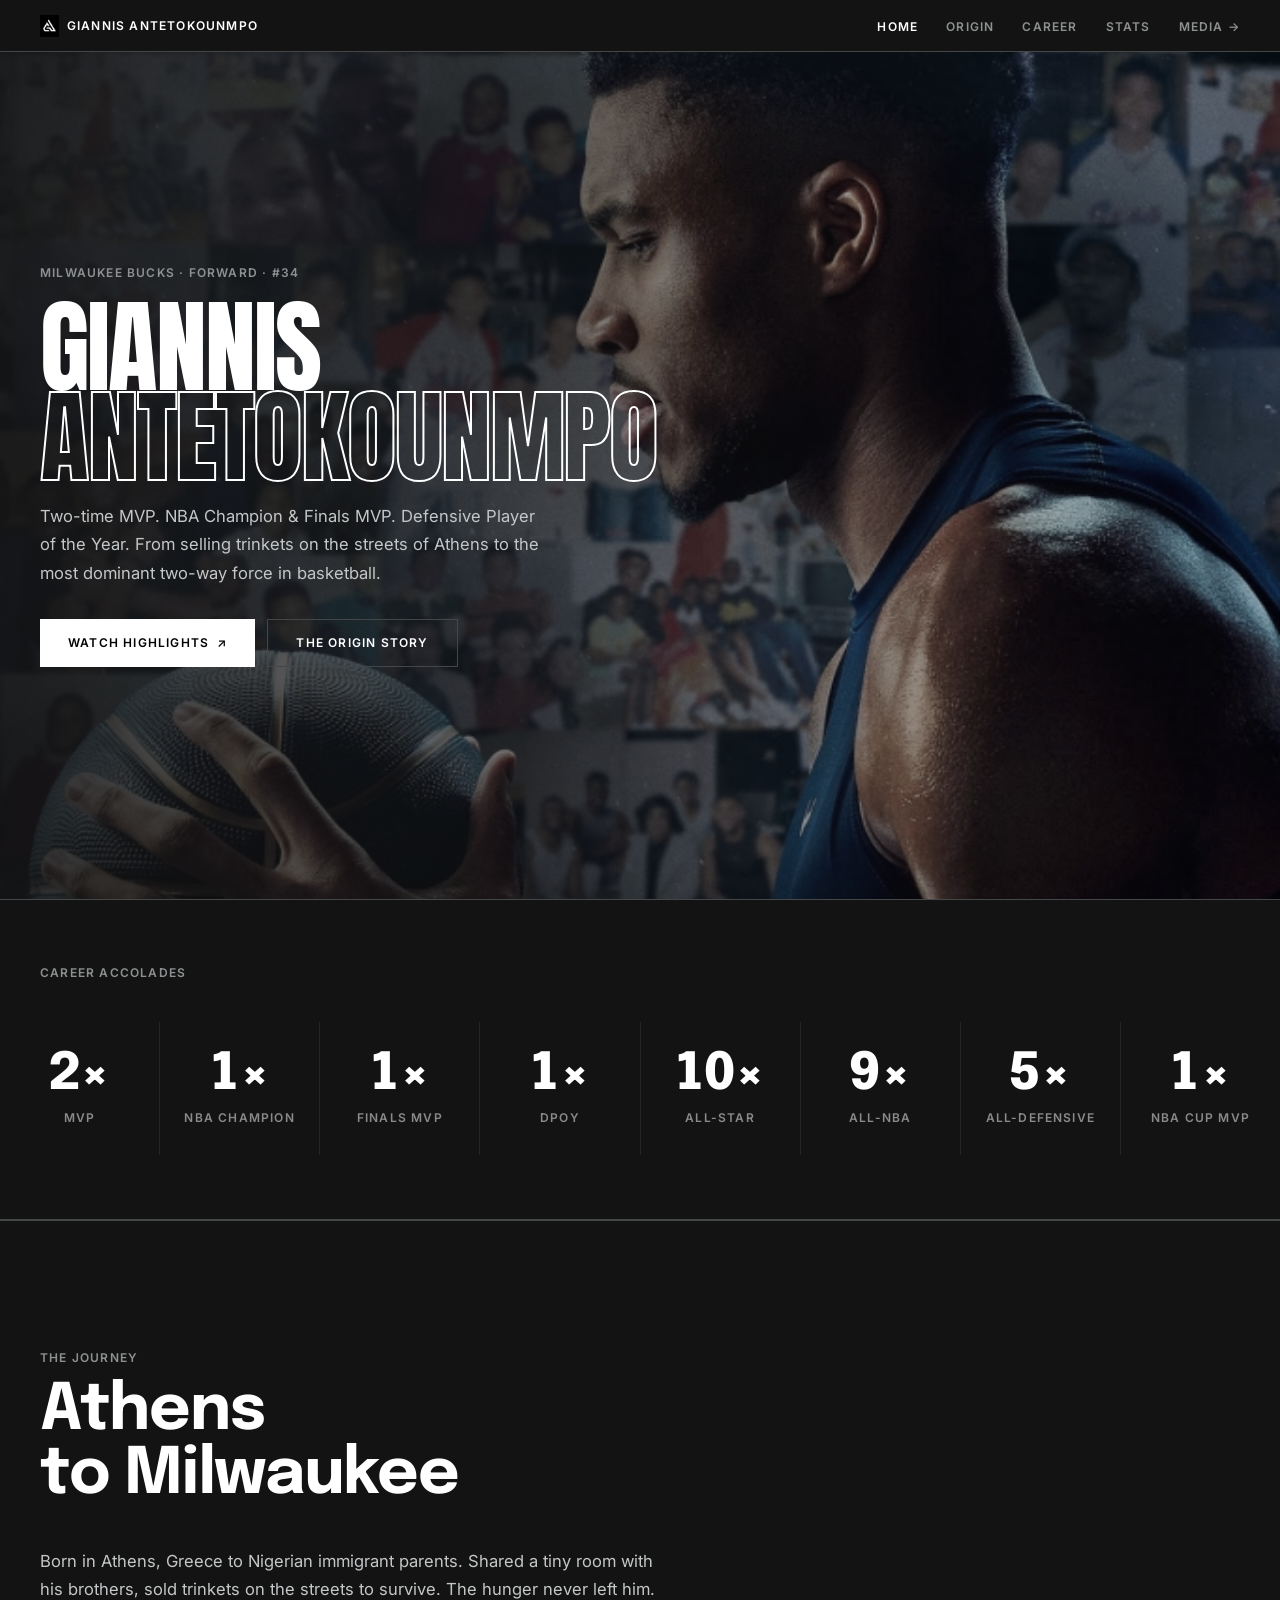
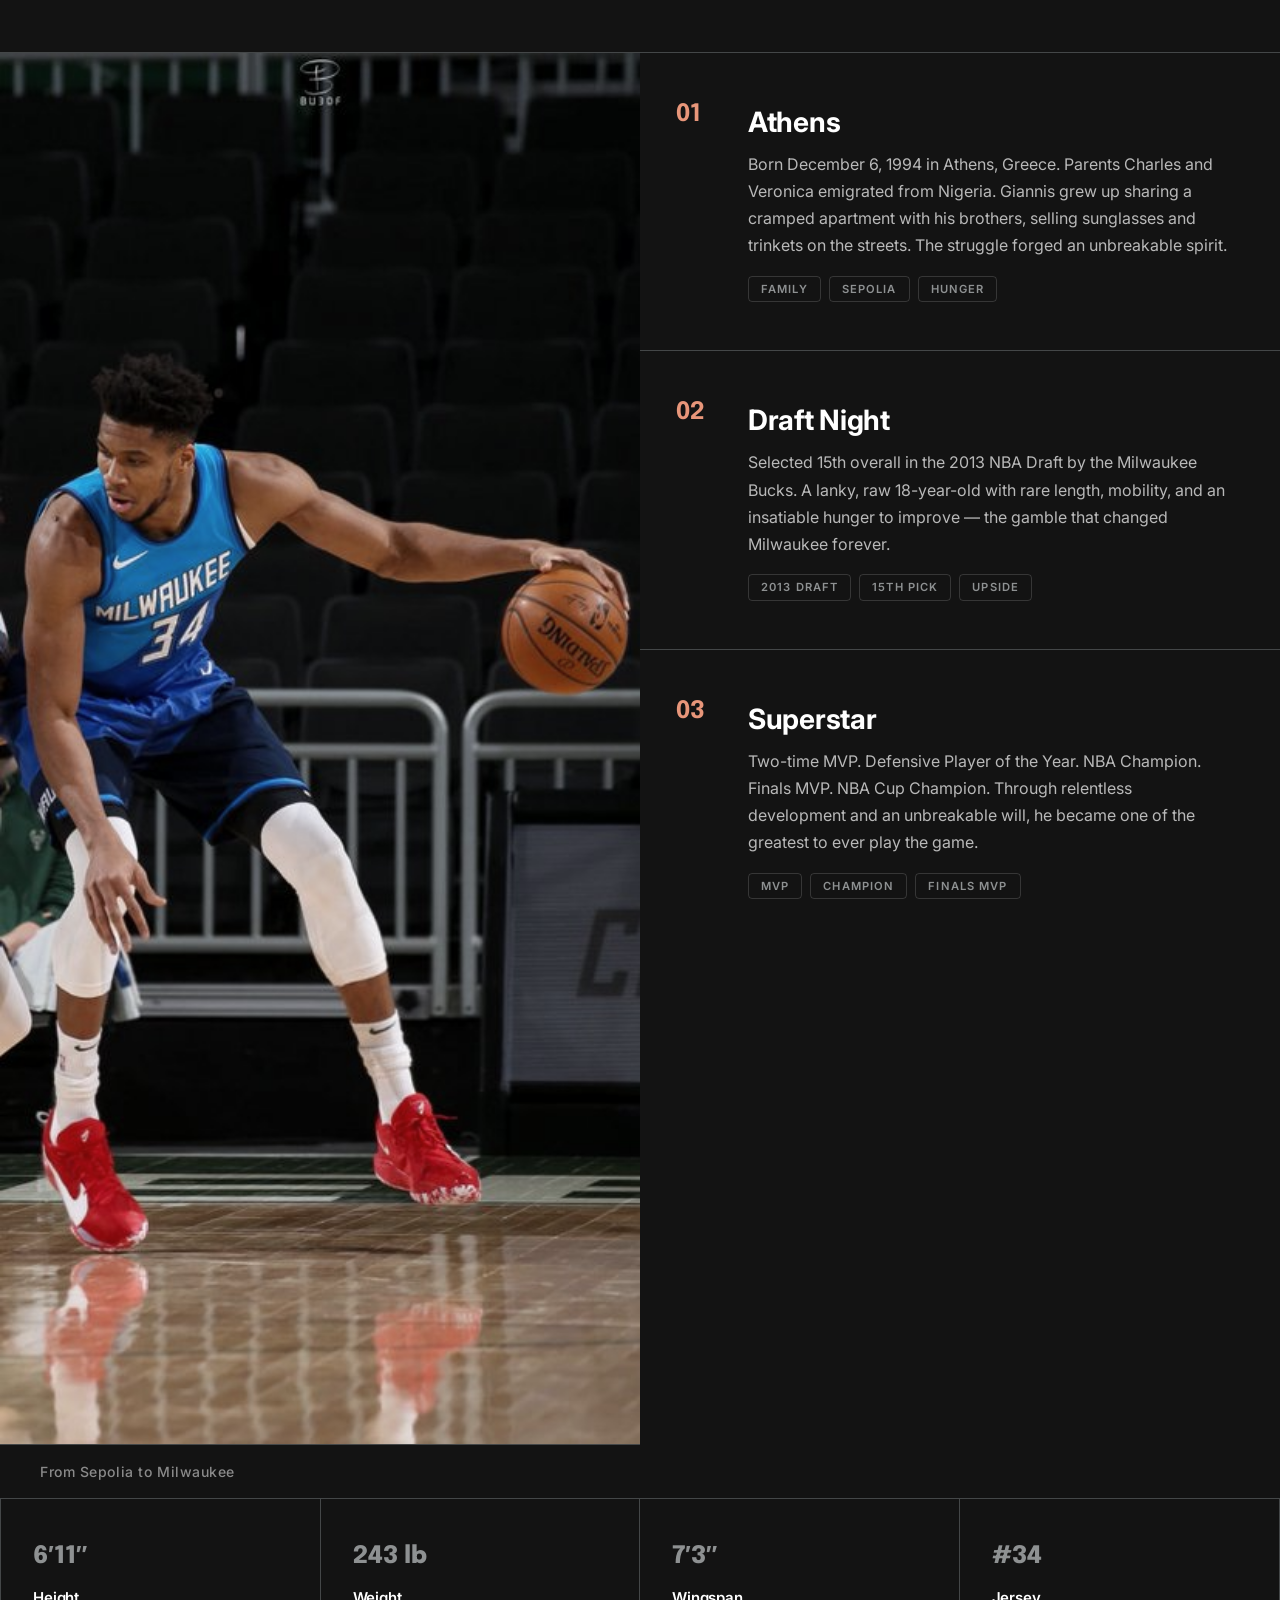
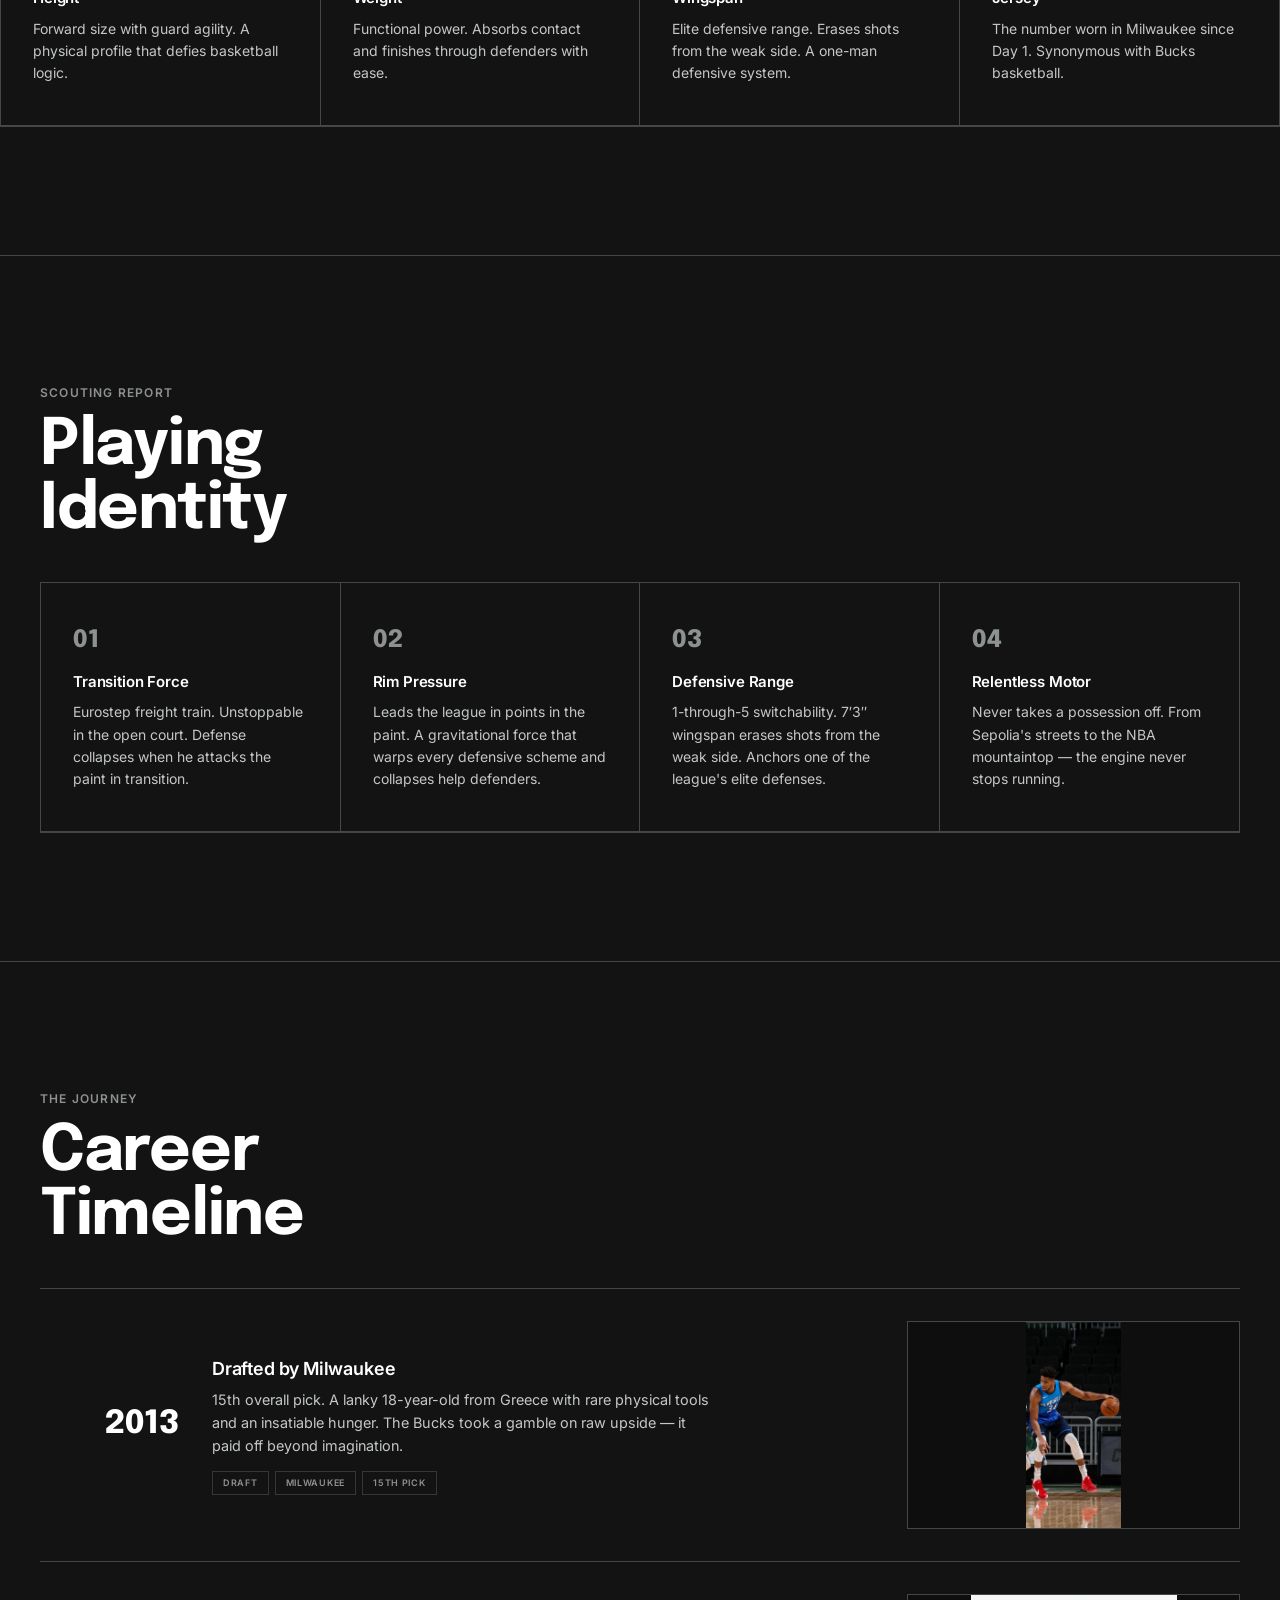
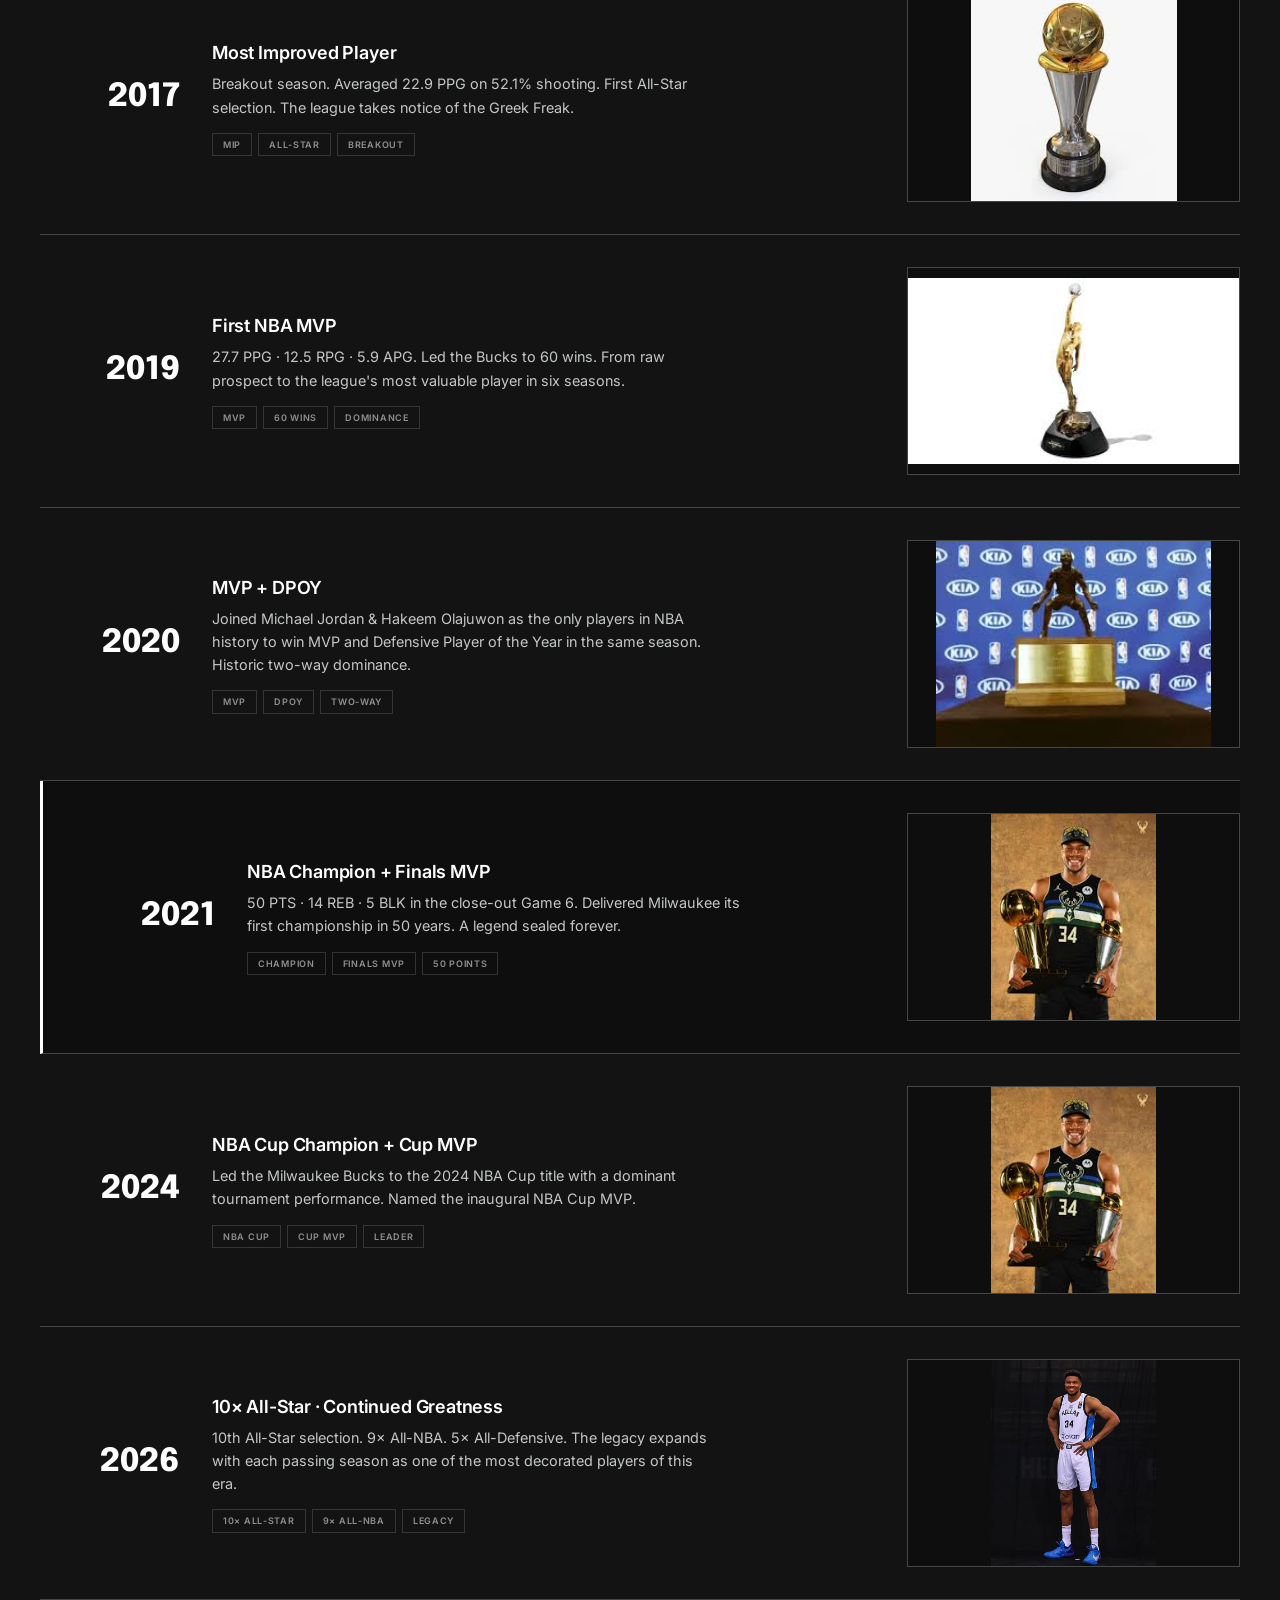
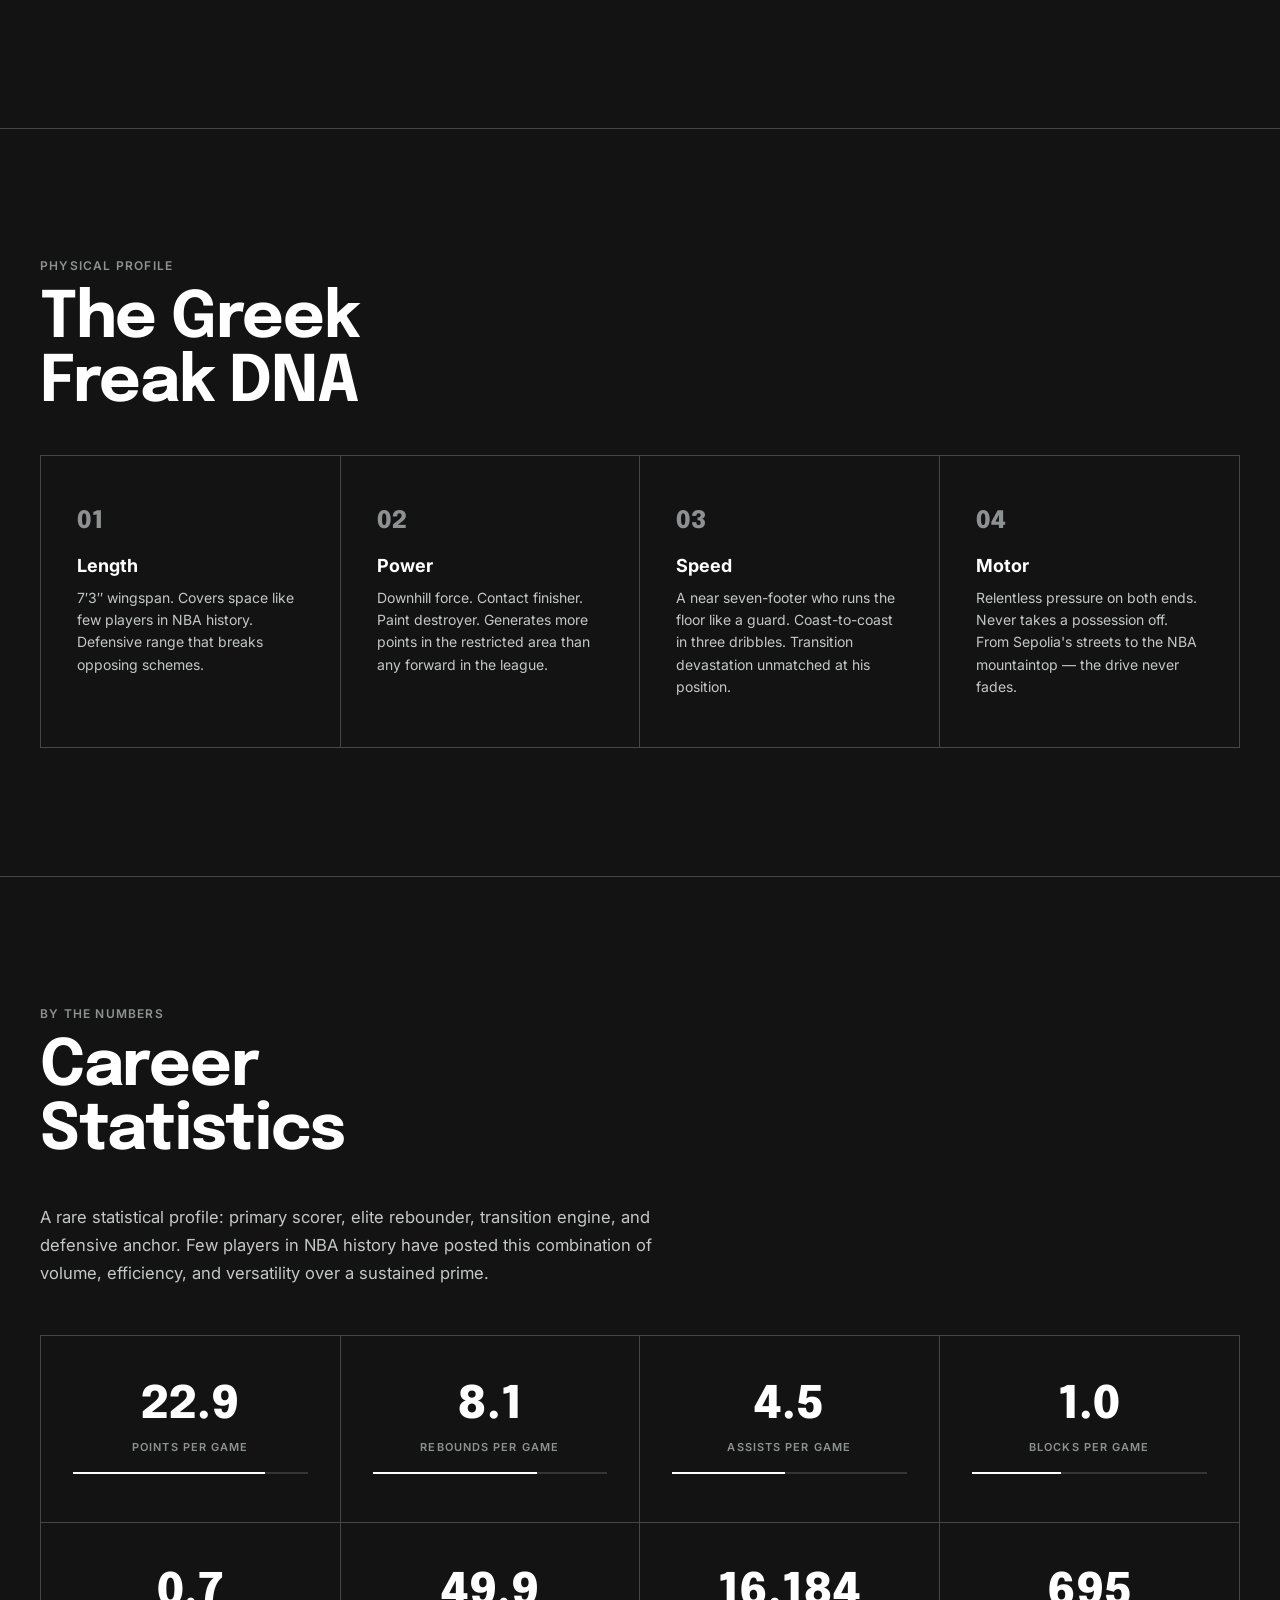
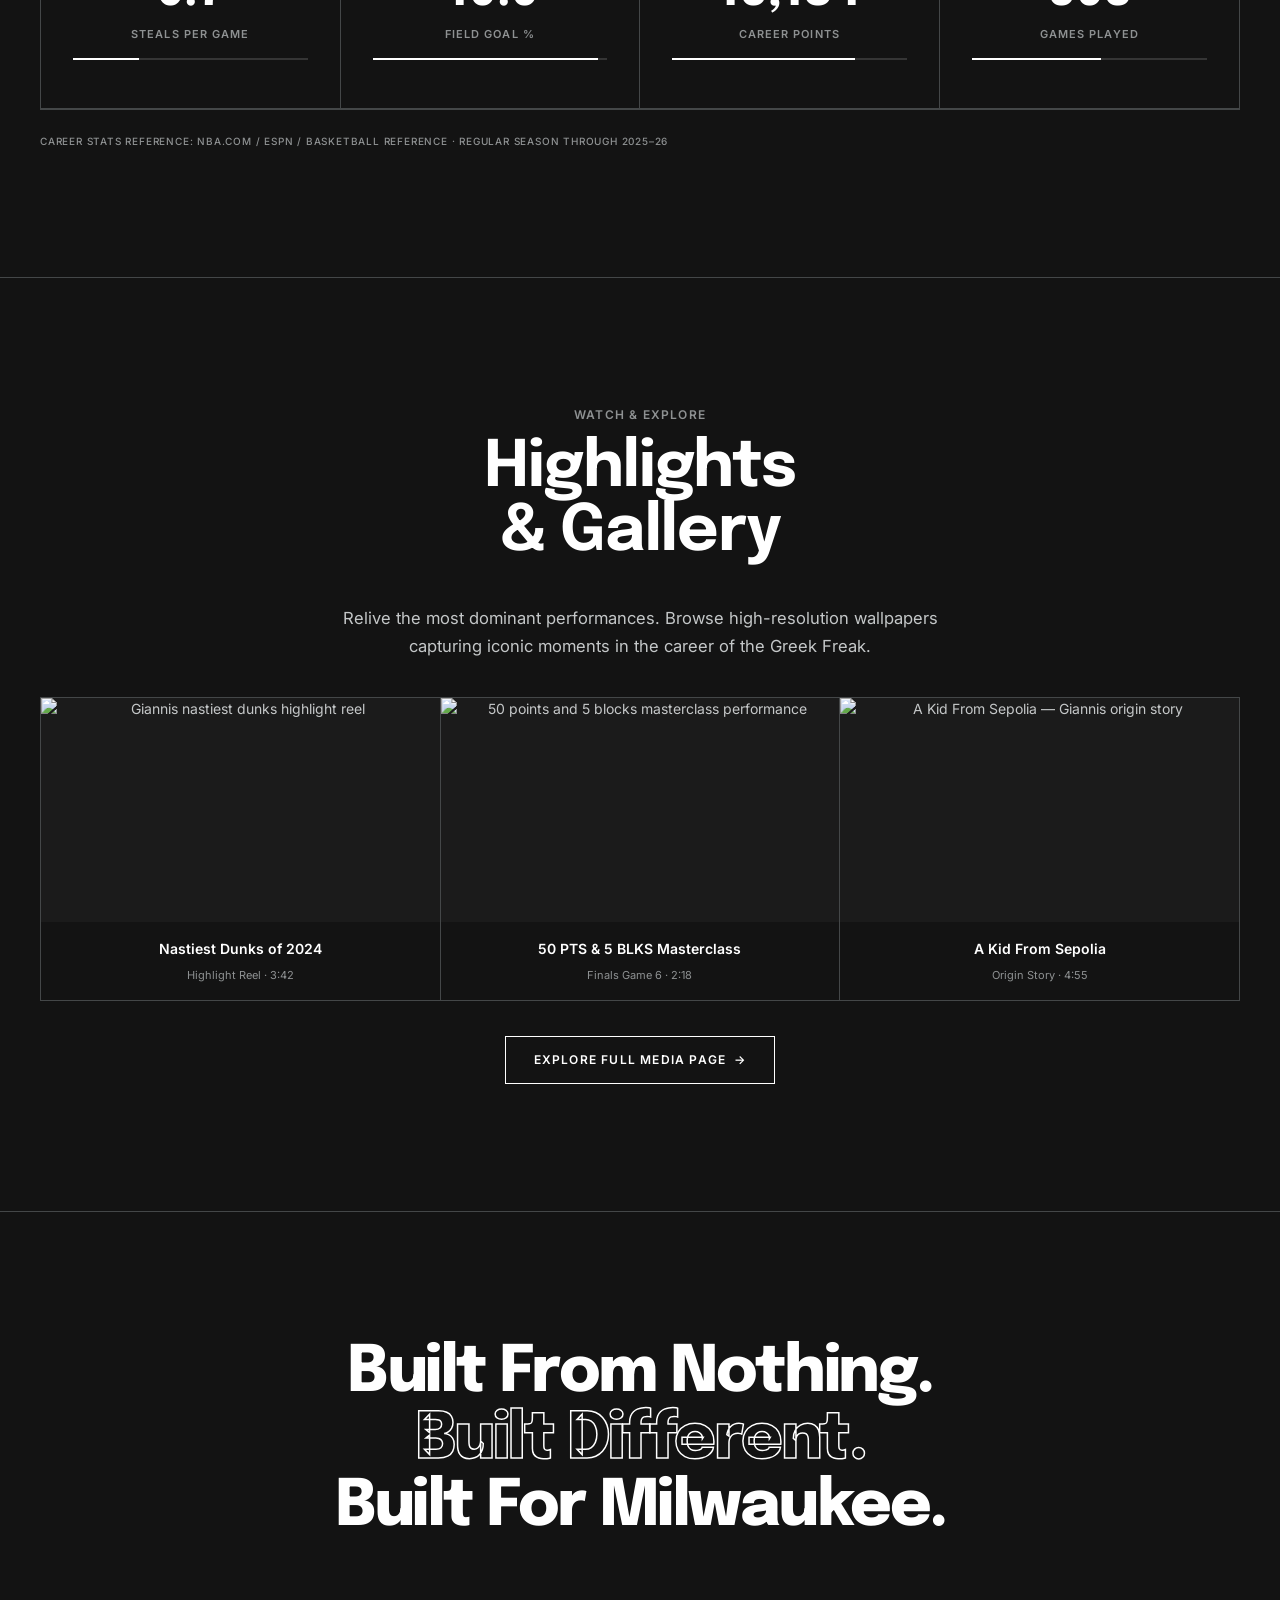
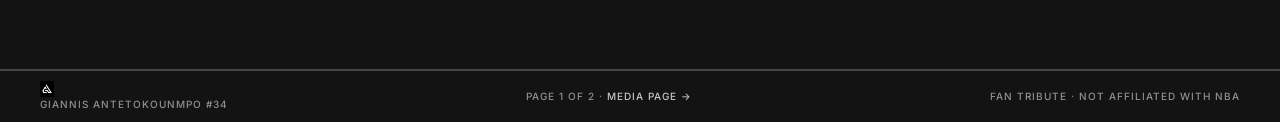
==== commit b65e6f21: "fix: 四项设计修复 — Hero Anton字体、#34徽标、成就条优化、Athens排版 - Hero标题改用 Anton 字体，2px描边(桌面)/1.5px(移动)，与GIANNIS同字族 " ====
--- a/index.html
+++ b/index.html
@@ -18,7 +18,7 @@
 <link rel="icon" type="image/png" href="assets/logo/giannis-logo.png">
 <link rel="preconnect" href="https://fonts.googleapis.com">
 <link rel="preconnect" href="https://fonts.gstatic.com" crossorigin>
-<link href="https://fonts.googleapis.com/css2?family=Epilogue:wght@400;500;600;700;800;900&family=Inter:wght@400;500;600;700&display=swap" rel="stylesheet">
+<link href="https://fonts.googleapis.com/css2?family=Anton&family=Epilogue:wght@400;500;600;700;800;900&family=Inter:wght@400;500;600;700&display=swap" rel="stylesheet">
 <link rel="stylesheet" href="styles.css">
 </head>
 <body>
@@ -31,6 +31,7 @@
     <div class="intro-pre-text">
       <p class="intro-pre-tag">The Greek Freak</p>
       <h1 class="intro-pre-title">GIANNIS<br>ANTETOKOUNMPO</h1>
+      <div class="intro-pre-badge"><span>34</span></div>
       <button class="intro-enter-btn" id="introEnterBtn">Enter the Court</button>
     </div>
   </div>
@@ -79,14 +80,6 @@
       <a href="media.html" class="btn btn-primary">Watch Highlights <span aria-hidden="true">↗</span></a>
       <a href="#origin" class="btn btn-ghost">The Origin Story</a>
     </div>
-    <div class="hero-meta">
-      <div class="hero-meta-item"><div class="num">2×</div><div class="lbl">MVP</div></div>
-      <div class="hero-meta-item"><div class="num">1×</div><div class="lbl">Champion</div></div>
-      <div class="hero-meta-item"><div class="num">1×</div><div class="lbl">Finals MVP</div></div>
-      <div class="hero-meta-item"><div class="num">1×</div><div class="lbl">DPOY</div></div>
-      <div class="hero-meta-item"><div class="num">10×</div><div class="lbl">All-Star</div></div>
-      <div class="hero-meta-item"><div class="num">9×</div><div class="lbl">All-NBA</div></div>
-    </div>
   </div>
 </section>
 
@@ -95,6 +88,8 @@
      ═══════════════════════════════════════════════════════ -->
 <section class="achievement-strip" aria-label="Career achievements">
   <div class="container">
+    <p class="achievement-heading">CAREER ACCOLADES</p>
+    <div class="achievement-grid">
     <div class="achievement-item">
       <div class="num">2×</div><div class="lbl">MVP</div>
     </div>
@@ -118,6 +113,7 @@
     </div>
     <div class="achievement-item">
       <div class="num">1×</div><div class="lbl">NBA Cup MVP</div>
+    </div>
     </div>
   </div>
 </section>
@@ -139,7 +135,7 @@
     <div class="origin-image">
       <img src="assets/wallpapers/EqJAFzEXMAAeiYw.jpg"
            alt="Giannis Antetokounmpo rising to greatness" loading="lazy" width="720" height="900">
-      <p class="origin-image-label">From Sepolia<br>to Milwaukee</p>
+      <p class="origin-image-caption">From Sepolia to Milwaukee</p>
     </div>
 
     <div class="origin-cards">
--- a/styles.css
+++ b/styles.css
@@ -20,8 +20,10 @@
   --outline-variant: #444748;
   --white: #ffffff;
   --black: #000000;
+  --accent: #e8967a;
 
   /* ── Typography ── */
+  --font-hero: 'Anton', sans-serif;
   --font-display: 'Epilogue', sans-serif;
   --font-body: 'Inter', sans-serif;
 
@@ -137,6 +139,20 @@
   cursor: pointer; transition: background 0.25s, border-color 0.25s;
 }
 .intro-enter-btn:hover { background: var(--white); color: var(--black); border-color: var(--white); }
+
+/* #34 号码徽标 */
+.intro-pre-badge {
+  display: flex; align-items: center; justify-content: center;
+  margin-bottom: 48px;
+}
+.intro-pre-badge span {
+  font-family: var(--font-hero); font-size: clamp(3rem, 8vw, 6rem); font-weight: 400;
+  color: var(--accent); line-height: 1;
+  width: clamp(120px, 16vw, 180px); height: clamp(120px, 16vw, 180px);
+  border: 2px solid var(--accent); border-radius: 50%;
+  display: flex; align-items: center; justify-content: center;
+  padding: 1rem 1.5rem;
+}
 
 .intro-video {
   position: absolute; inset: 0; z-index: 1;
@@ -206,13 +222,13 @@
 }
 
 .hero-title {
-  font-family: var(--font-display); font-size: clamp(3.5rem, 8vw, 8rem);
-  font-weight: 800; letter-spacing: -0.04em; line-height: 0.88;
+  font-family: var(--font-hero); font-size: clamp(3.5rem, 8vw, 8rem);
+  font-weight: 400; letter-spacing: -0.02em; line-height: 0.88;
   color: var(--white); margin-bottom: 20px;
 }
 .hero-title .line { display: block; }
 .hero-title .line.outline {
-  color: transparent; -webkit-text-stroke: 1.5px var(--white);
+  color: transparent; -webkit-text-stroke: 2px var(--white);
   -webkit-text-fill-color: transparent;
 }
 
@@ -223,40 +239,32 @@
 
 .hero-cta { display: flex; gap: 12px; flex-wrap: wrap; }
 
-.hero-meta {
-  display: flex; gap: 40px; flex-wrap: wrap;
-  margin-top: 40px; padding-top: 24px;
-  border-top: 1px solid var(--outline-variant);
-}
-.hero-meta-item .num {
-  font-family: var(--font-display); font-size: 2rem; font-weight: 800;
-  letter-spacing: -0.03em; color: var(--white); line-height: 1;
-}
-.hero-meta-item .lbl {
-  font-family: var(--font-body); font-size: 10px; font-weight: 600;
+/* ═══════════════════════════════════════════════════════
+   ACHIEVEMENT STRIP
+   ═══════════════════════════════════════════════════════ */
+.achievement-strip { padding: 64px 0; border-bottom: 1px solid var(--outline-variant); }
+.achievement-heading {
+  font-family: var(--font-body); font-size: 12px; font-weight: 600;
   letter-spacing: 0.1em; text-transform: uppercase; color: var(--outline);
-  margin-top: 6px;
-}
-
-/* ═══════════════════════════════════════════════════════
-   ACHIEVEMENT STRIP
-   ═══════════════════════════════════════════════════════ */
-.achievement-strip { padding: 0; border-bottom: 1px solid var(--outline-variant); }
-.achievement-strip .container { display: flex; justify-content: center; flex-wrap: wrap; }
+  margin-bottom: 40px; padding: 0 var(--grid-margin);
+}
+.achievement-strip .container { max-width: 1800px; margin: 0 auto; padding: 0; }
+.achievement-grid { display: flex; justify-content: center; flex-wrap: wrap; }
 .achievement-item {
   flex: 1; min-width: 120px; text-align: center;
-  padding: 28px 16px; border-right: 1px solid var(--outline-variant);
+  padding: 28px 16px; position: relative;
   transition: background 0.2s;
 }
-.achievement-item:last-child { border-right: none; }
+.achievement-item + .achievement-item { border-left: 1px solid rgba(255,255,255,0.08); }
 .achievement-item:hover { background: var(--surface-low); }
 .achievement-item .num {
-  font-family: var(--font-display); font-size: clamp(1.5rem, 2.5vw, 2.25rem);
-  font-weight: 700; letter-spacing: -0.03em; color: var(--white); line-height: 1;
+  font-family: var(--font-display); font-size: clamp(2rem, 4vw, 3.5rem);
+  font-weight: 800; letter-spacing: -0.03em; color: var(--white); line-height: 1;
+  font-variant-numeric: tabular-nums;
 }
 .achievement-item .lbl {
-  font-family: var(--font-body); font-size: 10px; font-weight: 600;
-  letter-spacing: 0.1em; text-transform: uppercase; color: var(--outline);
+  font-family: var(--font-body); font-size: 0.75rem; font-weight: 600;
+  letter-spacing: 0.1em; text-transform: uppercase; color: #8A8A8A;
   margin-top: 8px;
 }
 
@@ -275,49 +283,51 @@
 .origin-image {
   position: relative; overflow: hidden;
   min-height: 560px; background: var(--surface-low);
+  display: flex; flex-direction: column;
 }
 .origin-image img {
   width: 100%; height: 100%; object-fit: cover; object-position: center 20%;
   filter: grayscale(25%); transition: filter 0.5s, transform 0.6s;
+  flex: 1;
 }
 .origin-image:hover img { filter: grayscale(0%); transform: scale(1.03); }
-.origin-image-label {
-  position: absolute; bottom: 40px; left: 40px;
-  font-family: var(--font-display); font-size: clamp(1.25rem, 2vw, 2rem);
-  font-weight: 700; letter-spacing: -0.02em; color: var(--white);
-  line-height: 1.1;
+.origin-image-caption {
+  padding: 16px 40px; background: var(--bg);
+  font-family: var(--font-body); font-size: 0.875rem; font-weight: 500;
+  color: #8A8A8A; letter-spacing: 0.04em;
+  border-top: 1px solid var(--outline-variant);
 }
 
 .origin-cards { display: flex; flex-direction: column; }
 .origin-card {
   display: grid; grid-template-columns: 48px 1fr; gap: 24px;
-  padding: 40px 36px; border-bottom: 1px solid var(--outline-variant);
+  padding: 48px 36px; border-bottom: 1px solid var(--outline-variant);
   transition: background 0.2s; cursor: default;
 }
 .origin-card:last-child { border-bottom: none; }
 .origin-card:hover { background: var(--surface-low); }
 .origin-card-num {
-  font-family: var(--font-display); font-size: 2rem; font-weight: 800;
-  color: var(--outline); line-height: 1; padding-top: 2px;
+  font-family: var(--font-display); font-size: 1.5rem; font-weight: 700;
+  color: var(--accent); line-height: 1; padding-top: 2px;
   transition: color 0.2s;
 }
-.origin-card:hover .origin-card-num { color: var(--white); }
+.origin-card:hover .origin-card-num { color: var(--accent); }
 .origin-card-content h4 {
-  font-family: var(--font-body); font-size: 1.25rem; font-weight: 600;
+  font-family: var(--font-body); font-size: clamp(1.75rem, 2vw, 2rem); font-weight: 700;
   color: var(--white); margin-bottom: 8px; letter-spacing: -0.01em;
 }
 .origin-card-content p {
-  font-family: var(--font-body); font-size: 0.9375rem; line-height: 1.65;
-  color: var(--on-surface-variant); max-width: 480px;
+  font-family: var(--font-body); font-size: 1rem; line-height: 1.7;
+  color: rgba(255,255,255,0.7); max-width: 480px;
 }
 .origin-card-tags { display: flex; flex-wrap: wrap; gap: 8px; margin-top: 16px; }
 .origin-card-tag {
-  font-family: var(--font-body); font-size: 10px; font-weight: 600;
-  letter-spacing: 0.08em; text-transform: uppercase;
-  color: var(--outline); border: 1px solid rgba(255,255,255,0.2);
-  padding: 6px 14px; transition: all 0.2s;
-}
-.origin-card:hover .origin-card-tag { border-color: rgba(255,255,255,0.4); color: var(--on-surface-variant); }
+  font-family: var(--font-body); font-size: 0.7rem; font-weight: 600;
+  letter-spacing: 0.1em; text-transform: uppercase;
+  color: var(--outline); border: 1px solid rgba(255,255,255,0.15);
+  border-radius: 4px; padding: 4px 12px; transition: all 0.2s;
+}
+.origin-card:hover .origin-card-tag { border-color: var(--accent); color: var(--accent); }
 
 /* ── Playing Identity ── */
 .identity-grid {
@@ -740,11 +750,10 @@
 @media (max-width: 1024px) {
   .hero { grid-template-columns: 1fr; }
   .hero-content { max-width: 100%; }
-  .hero-meta { gap: 28px; }
-  .hero-meta-item .num { font-size: 1.65rem; }
 
   .origin-grid { grid-template-columns: 1fr; }
   .origin-image { min-height: 380px; max-height: 450px; }
+  .origin-image-caption { padding: 14px 32px; }
 
   .identity-grid, .dna-grid { grid-template-columns: repeat(2, 1fr); }
   .identity-card:nth-child(2n), .dna-card:nth-child(2n) { border-right: none; }
@@ -787,10 +796,12 @@
   .hero { min-height: auto; }
   .hero-content { padding: calc(var(--nav-height) + 32px) 20px 48px; }
   .hero-title { font-size: clamp(2.5rem, 10vw, 4.5rem); }
-  .hero-mask { background: linear-gradient(to right, rgba(19,19,19,0.9) 0%, rgba(19,19,19,0.6) 60%, rgba(19,19,19,0.2) 100%); }
+  .hero-title .line.outline { -webkit-text-stroke: 1.5px var(--white); }
+  .hero-overlay { background: linear-gradient(to right, rgba(19,19,19,0.9) 0%, rgba(19,19,19,0.6) 60%, rgba(19,19,19,0.2) 100%); }
 
   .achievement-item { min-width: 100px; padding: 20px 12px; }
-  .achievement-item .num { font-size: 1.25rem; }
+  .achievement-item .num { font-size: 1.5rem; }
+  .achievement-item .lbl { font-size: 0.65rem; }
 
   .timeline-item { grid-template-columns: 1fr; gap: 12px; padding: 24px 16px; }
   .timeline-item.is-featured { grid-template-columns: 1fr; padding-left: 24px; }
@@ -808,9 +819,9 @@
   .milestone-row .detail { display: none; }
 
   .footer { flex-direction: column; text-align: center; padding: 10px 16px; }
-  .origin-image-label { bottom: 24px; left: 24px; font-size: 1.25rem; }
-  .origin-card { grid-template-columns: 36px 1fr; gap: 14px; padding: 24px 20px; }
-  .origin-card-num { font-size: 1.5rem; }
+  .origin-image-caption { padding: 12px 24px; font-size: 0.8rem; }
+  .origin-card { grid-template-columns: 36px 1fr; gap: 14px; padding: 32px 20px; }
+  .origin-card-num { font-size: 1.25rem; }
   .section-heading { font-size: clamp(1.75rem, 7vw, 3rem); }
 }
 
@@ -825,7 +836,7 @@
   .timeline-image { max-width: 100%; }
   .gallery-grid { columns: 1; }
   .milestone-row { grid-template-columns: 1fr; }
-  .origin-image-label { font-size: 1.1rem; }
+  .origin-image-caption { font-size: 0.75rem; padding: 10px 20px; }
 }
 
 /* ═══════════════════════════════════════════════════════
@@ -835,15 +846,14 @@
   .hero-content { padding: calc(var(--nav-height) + 24px) 16px 40px; }
   .hero-title { font-size: clamp(2rem, 12vw, 3.5rem); }
   .hero-desc { font-size: 14px; }
-  .hero-meta { gap: 16px; }
-  .hero-meta-item .num { font-size: 1.25rem; }
-  .hero-meta-item .lbl { font-size: 0.7rem; }
   .hero-cta { flex-direction: column; }
   .hero-cta .btn { width: 100%; text-align: center; justify-content: center; }
 
-  .achievement-strip .container { flex-wrap: wrap; }
-  .achievement-item { min-width: 50%; flex: 0 0 50%; border-right: none; border-bottom: 1px solid var(--outline-variant); }
-  .achievement-item:nth-child(odd) { border-right: 1px solid var(--outline-variant); }
+  .achievement-strip .container { max-width: 100%; }
+  .achievement-grid { flex-wrap: wrap; }
+  .achievement-item { min-width: 50%; flex: 0 0 50%; border-left: none; border-bottom: 1px solid rgba(255,255,255,0.08); }
+  .achievement-item:nth-child(odd) { border-right: 1px solid rgba(255,255,255,0.08); }
+  .achievement-item .num { font-size: 1.75rem; }
 
   .origin-image { min-height: 240px; max-height: 300px; }
   .stat-cell { padding: 32px 20px; }
